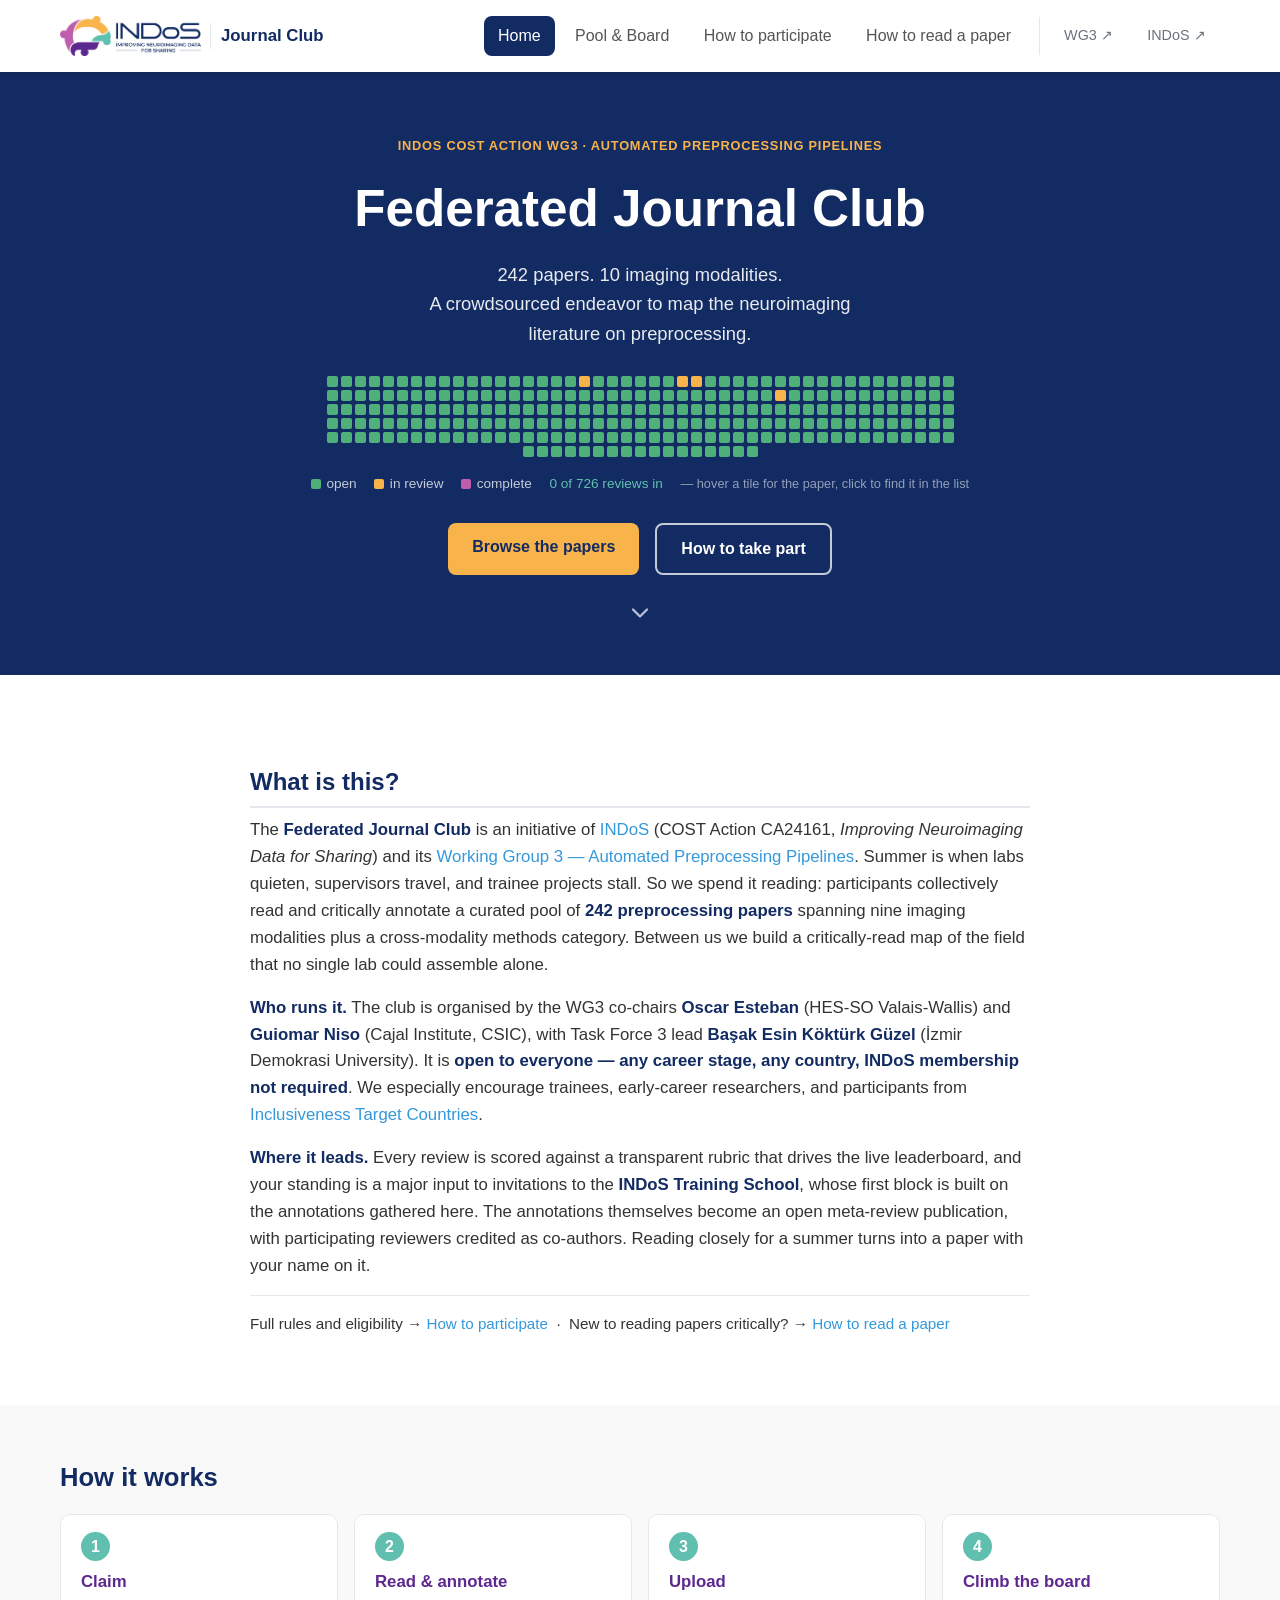
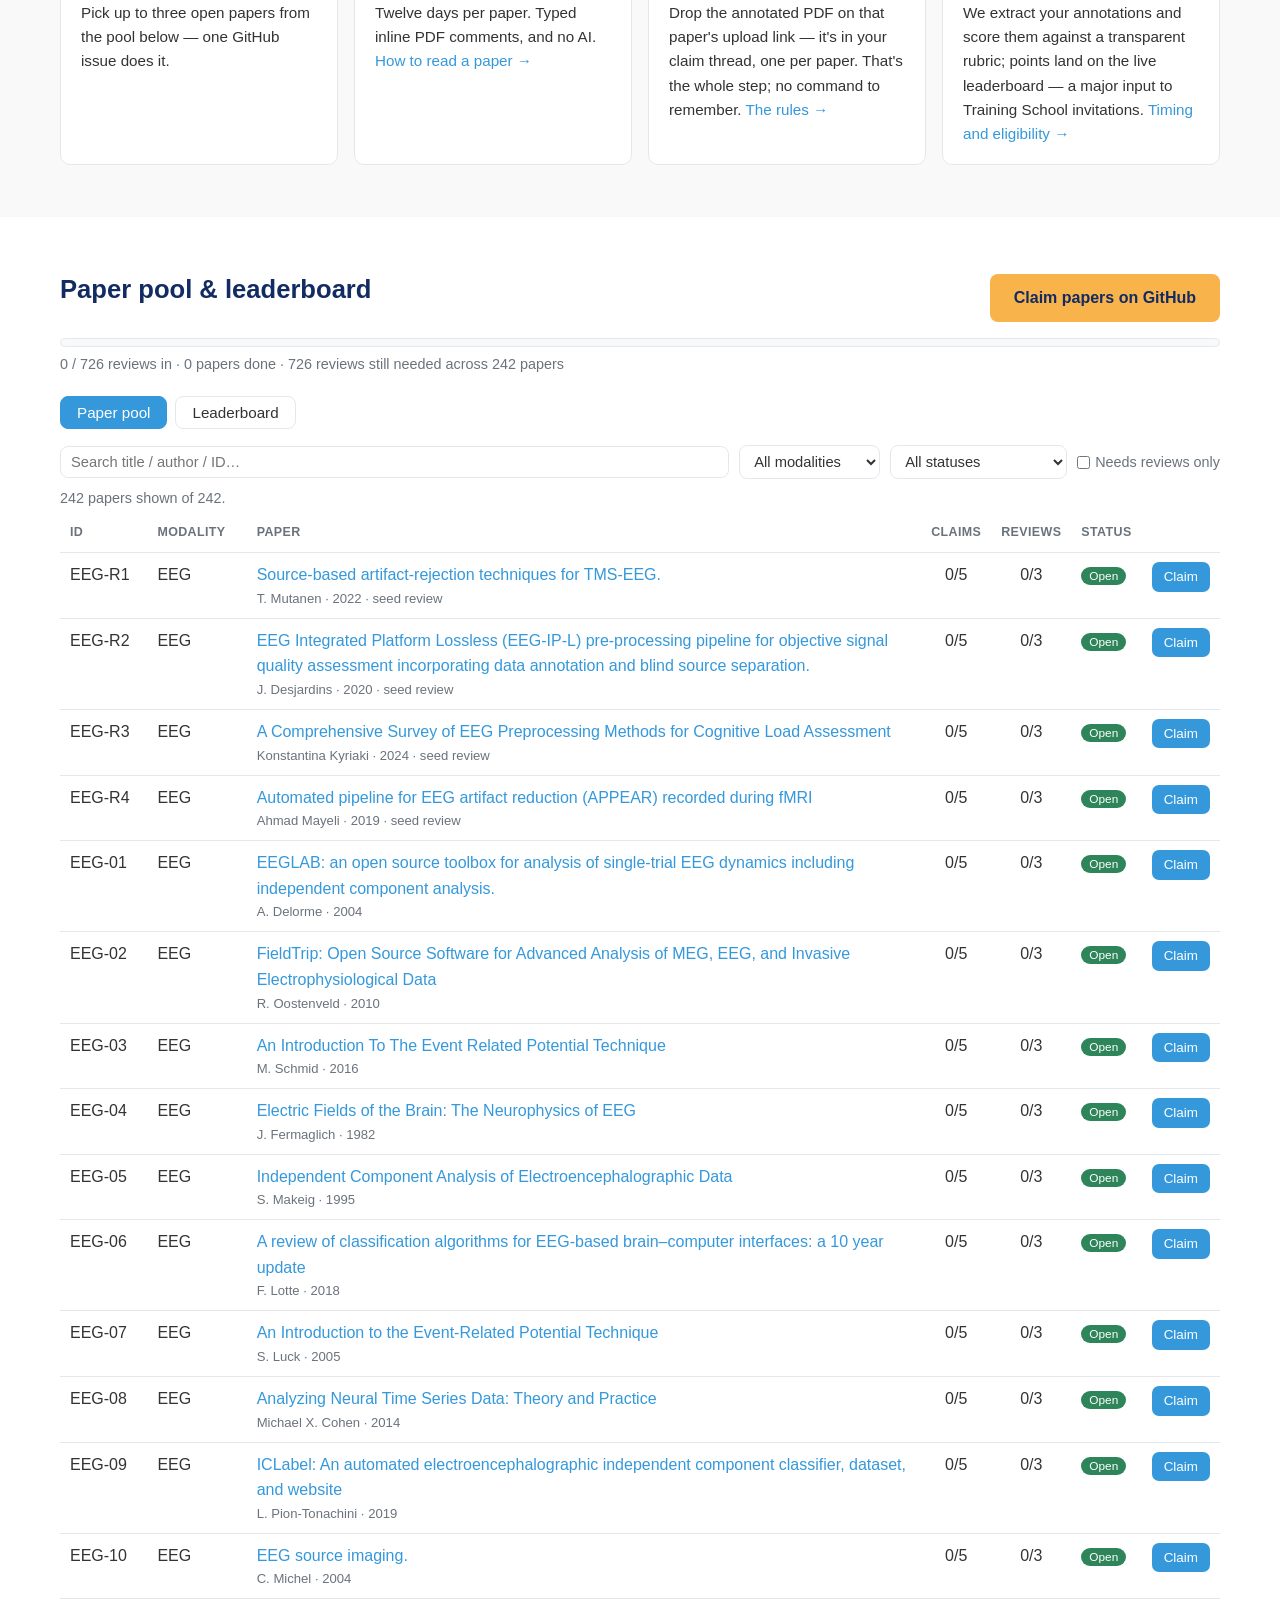
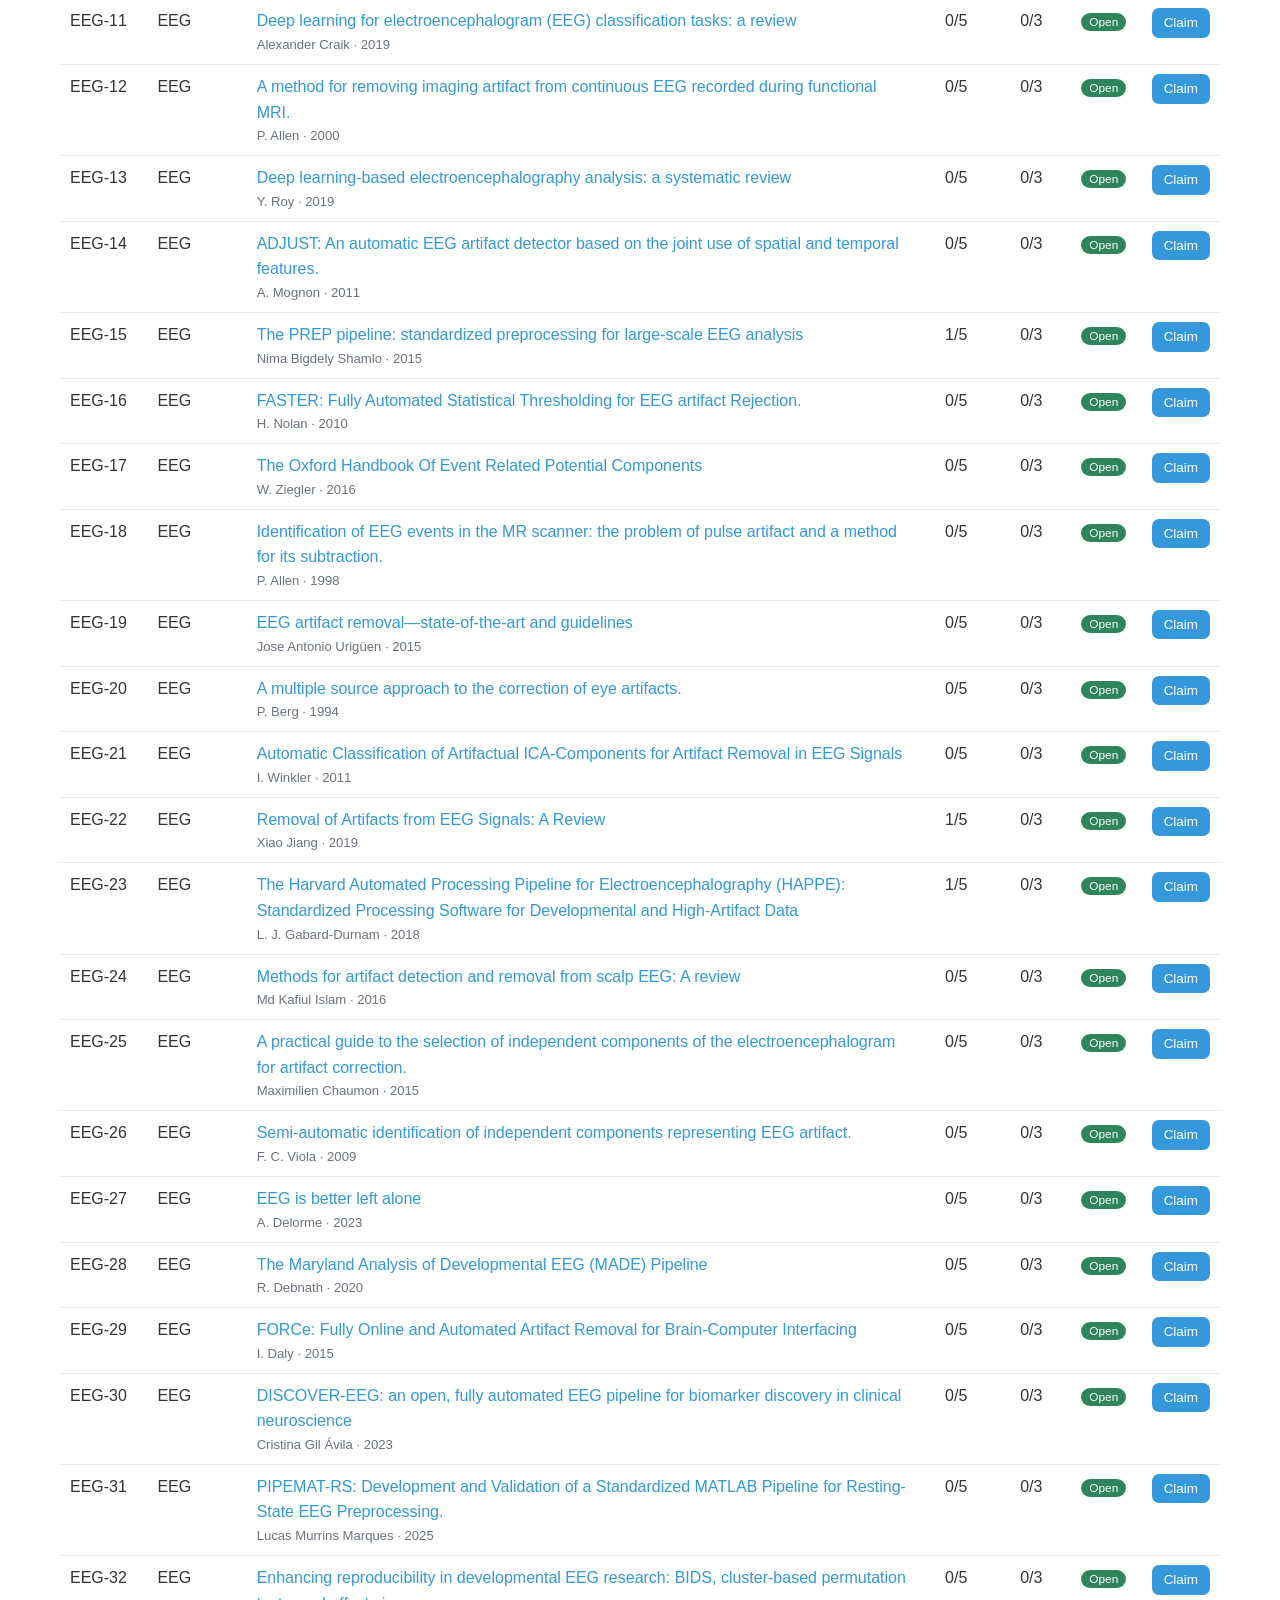
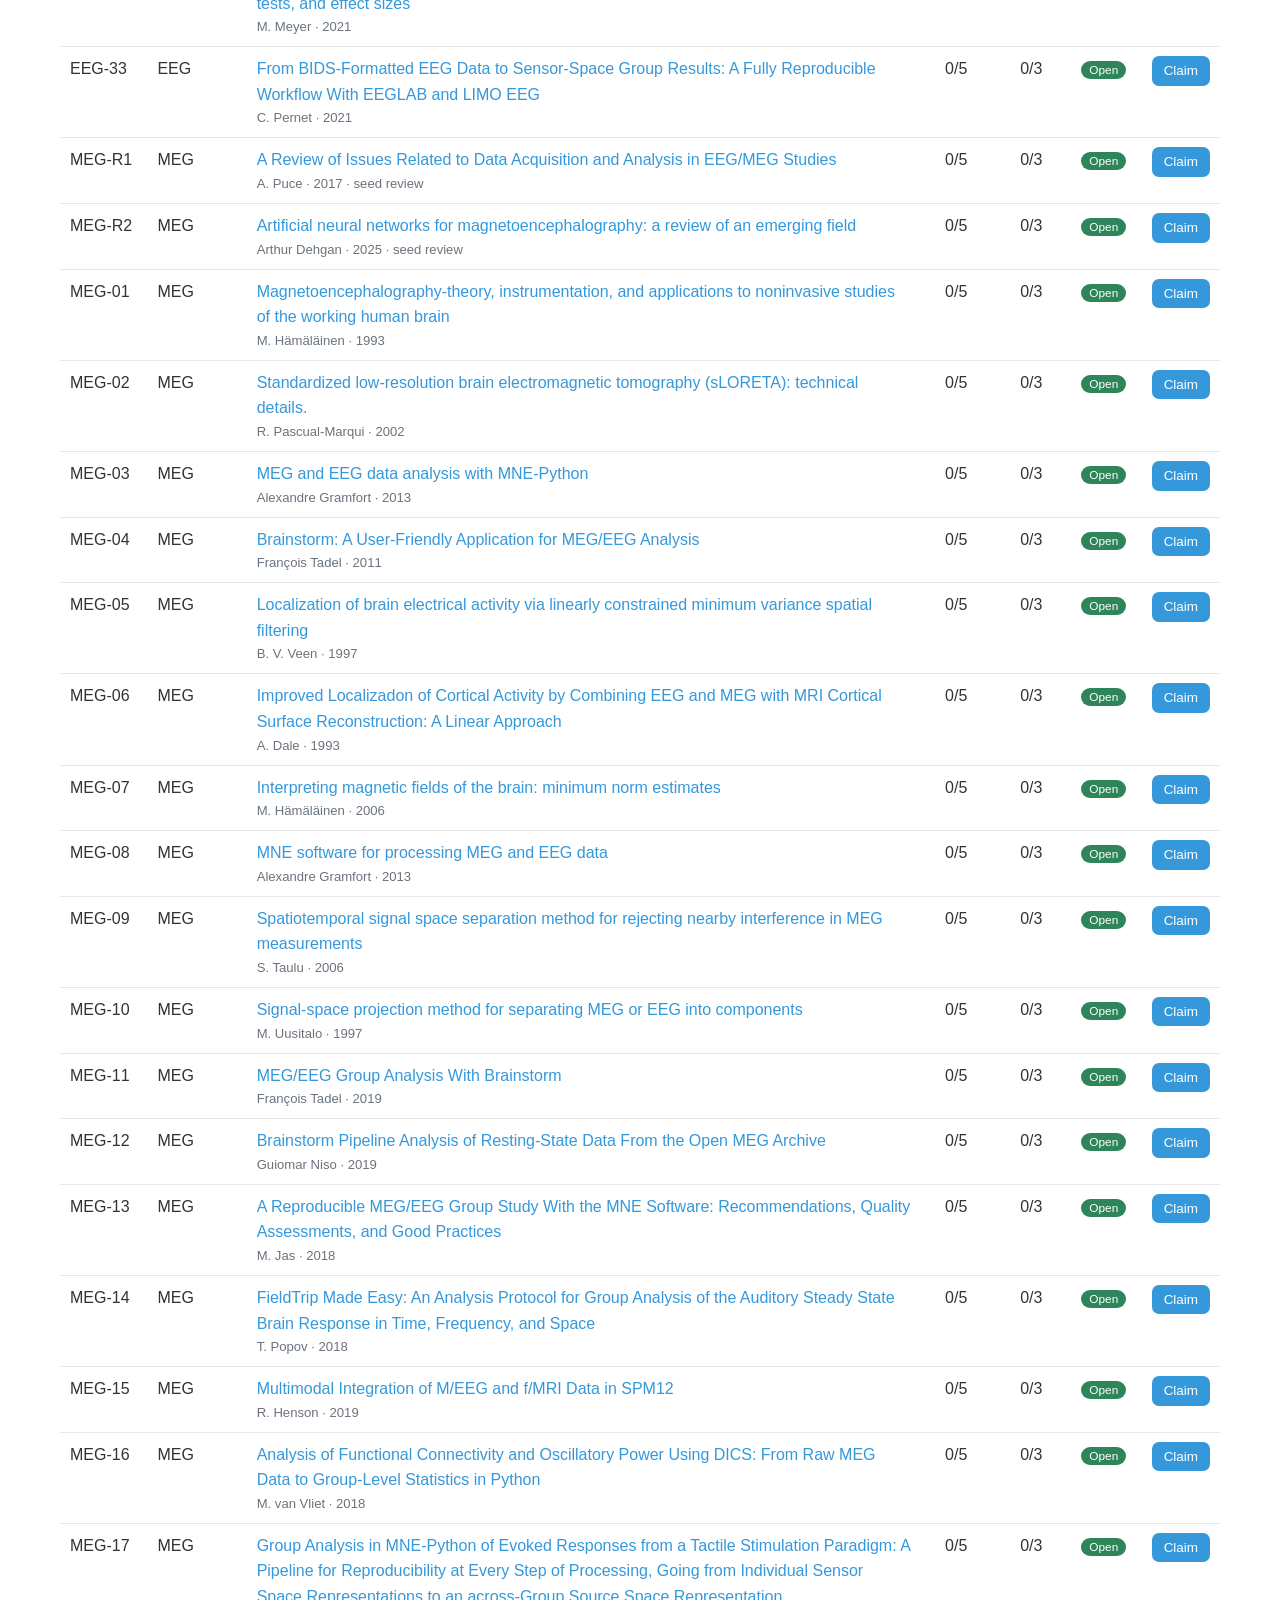
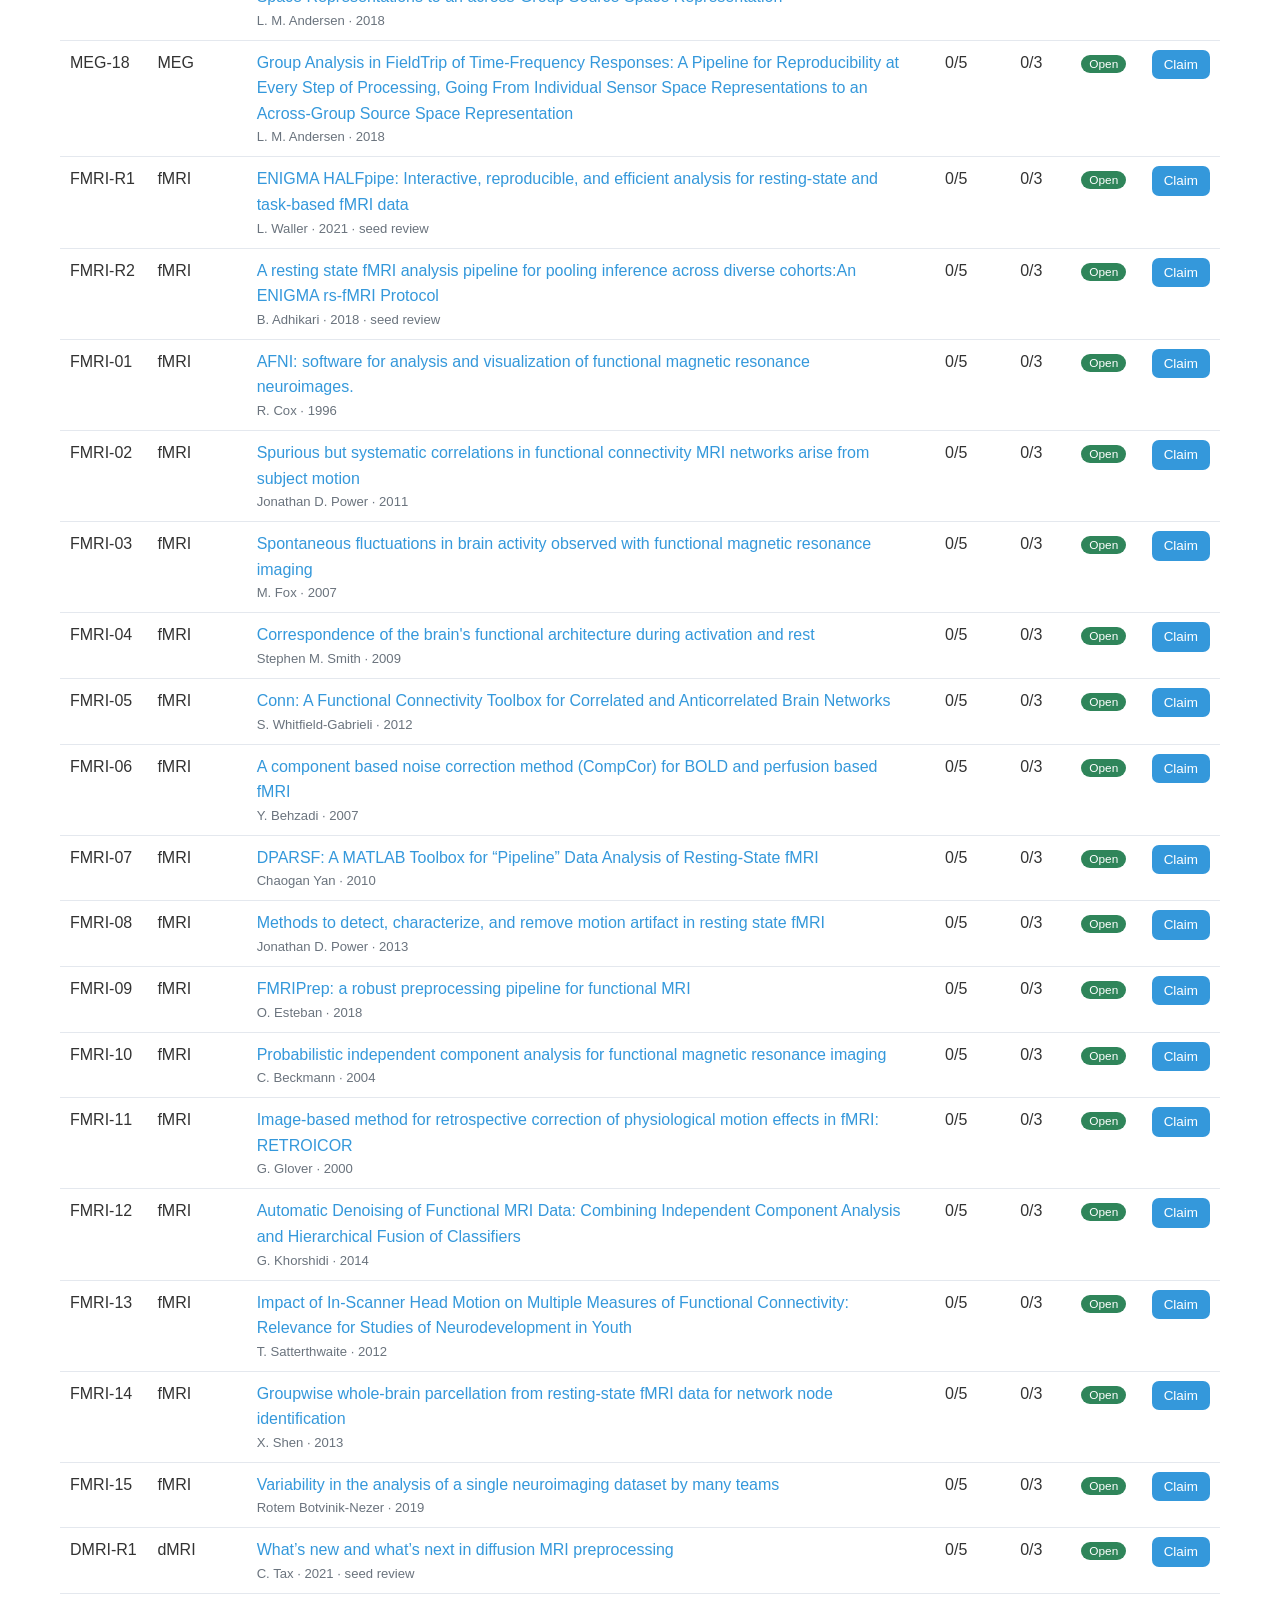
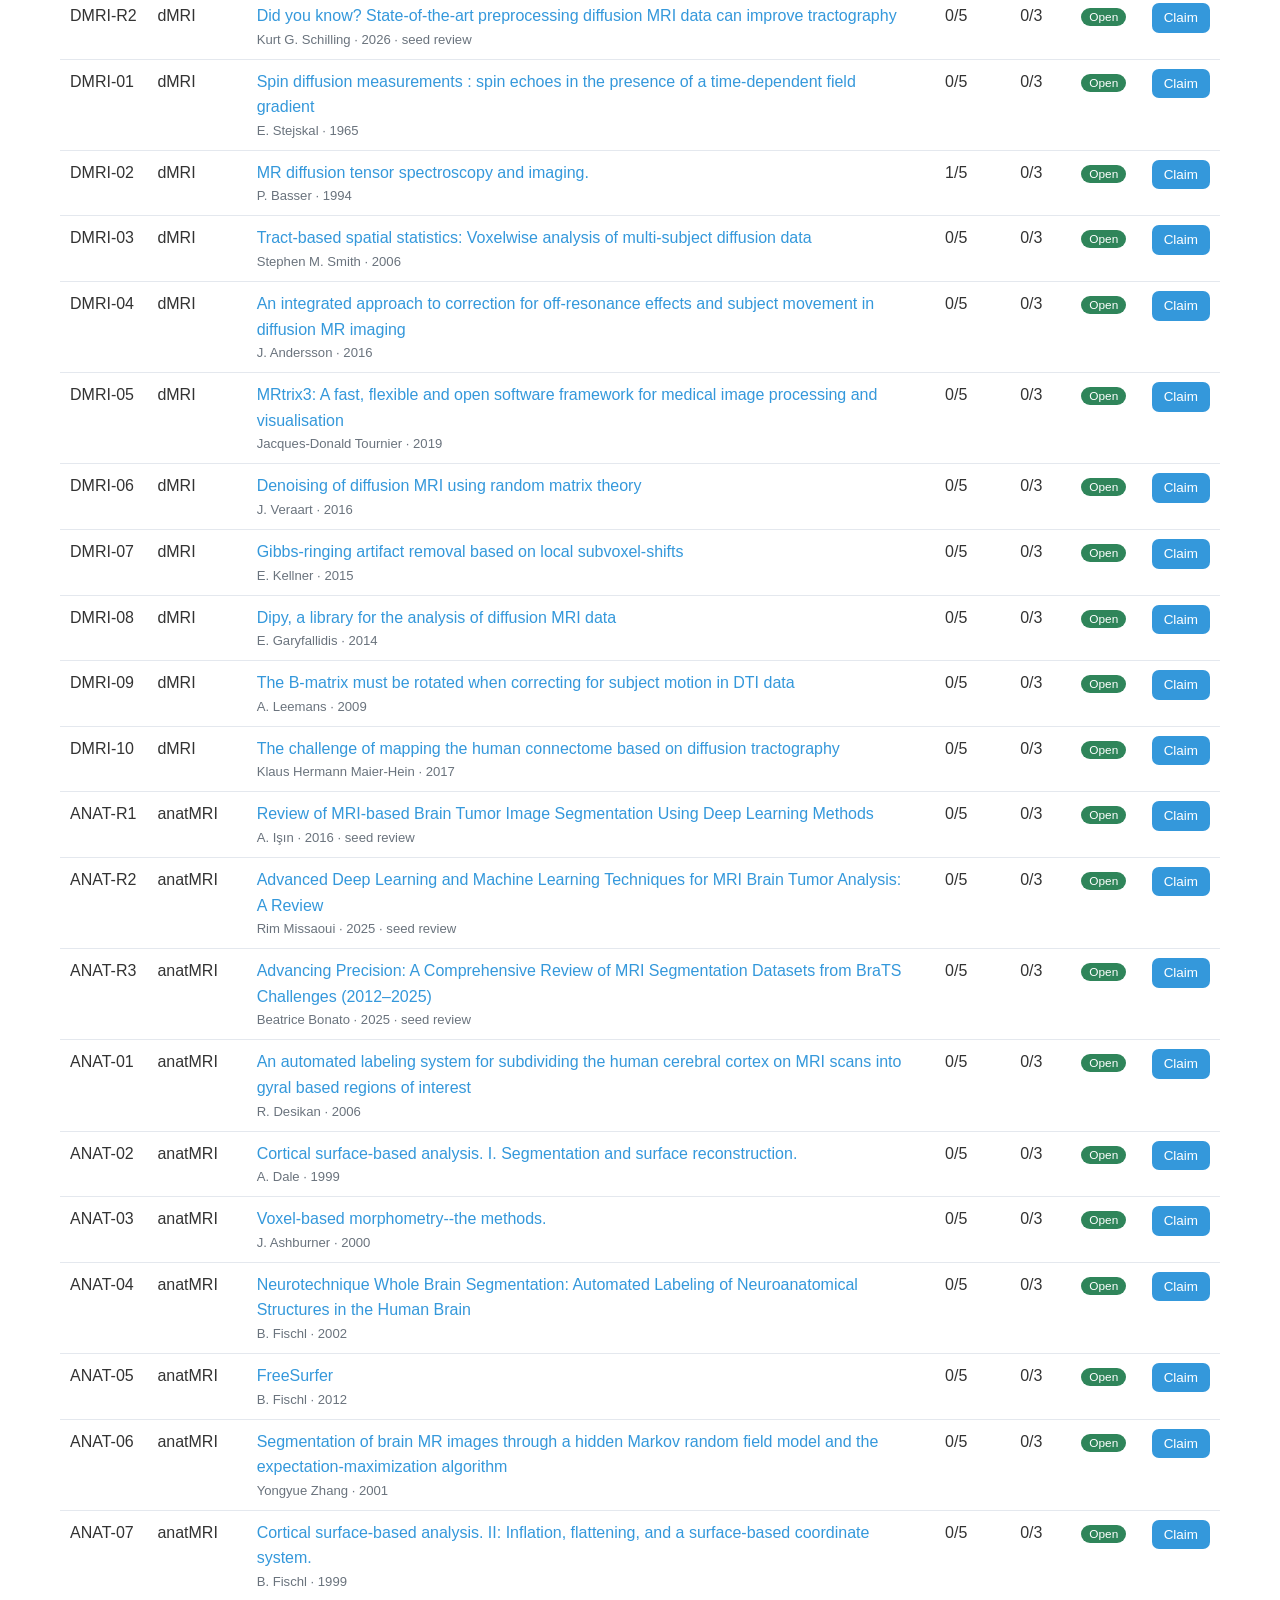
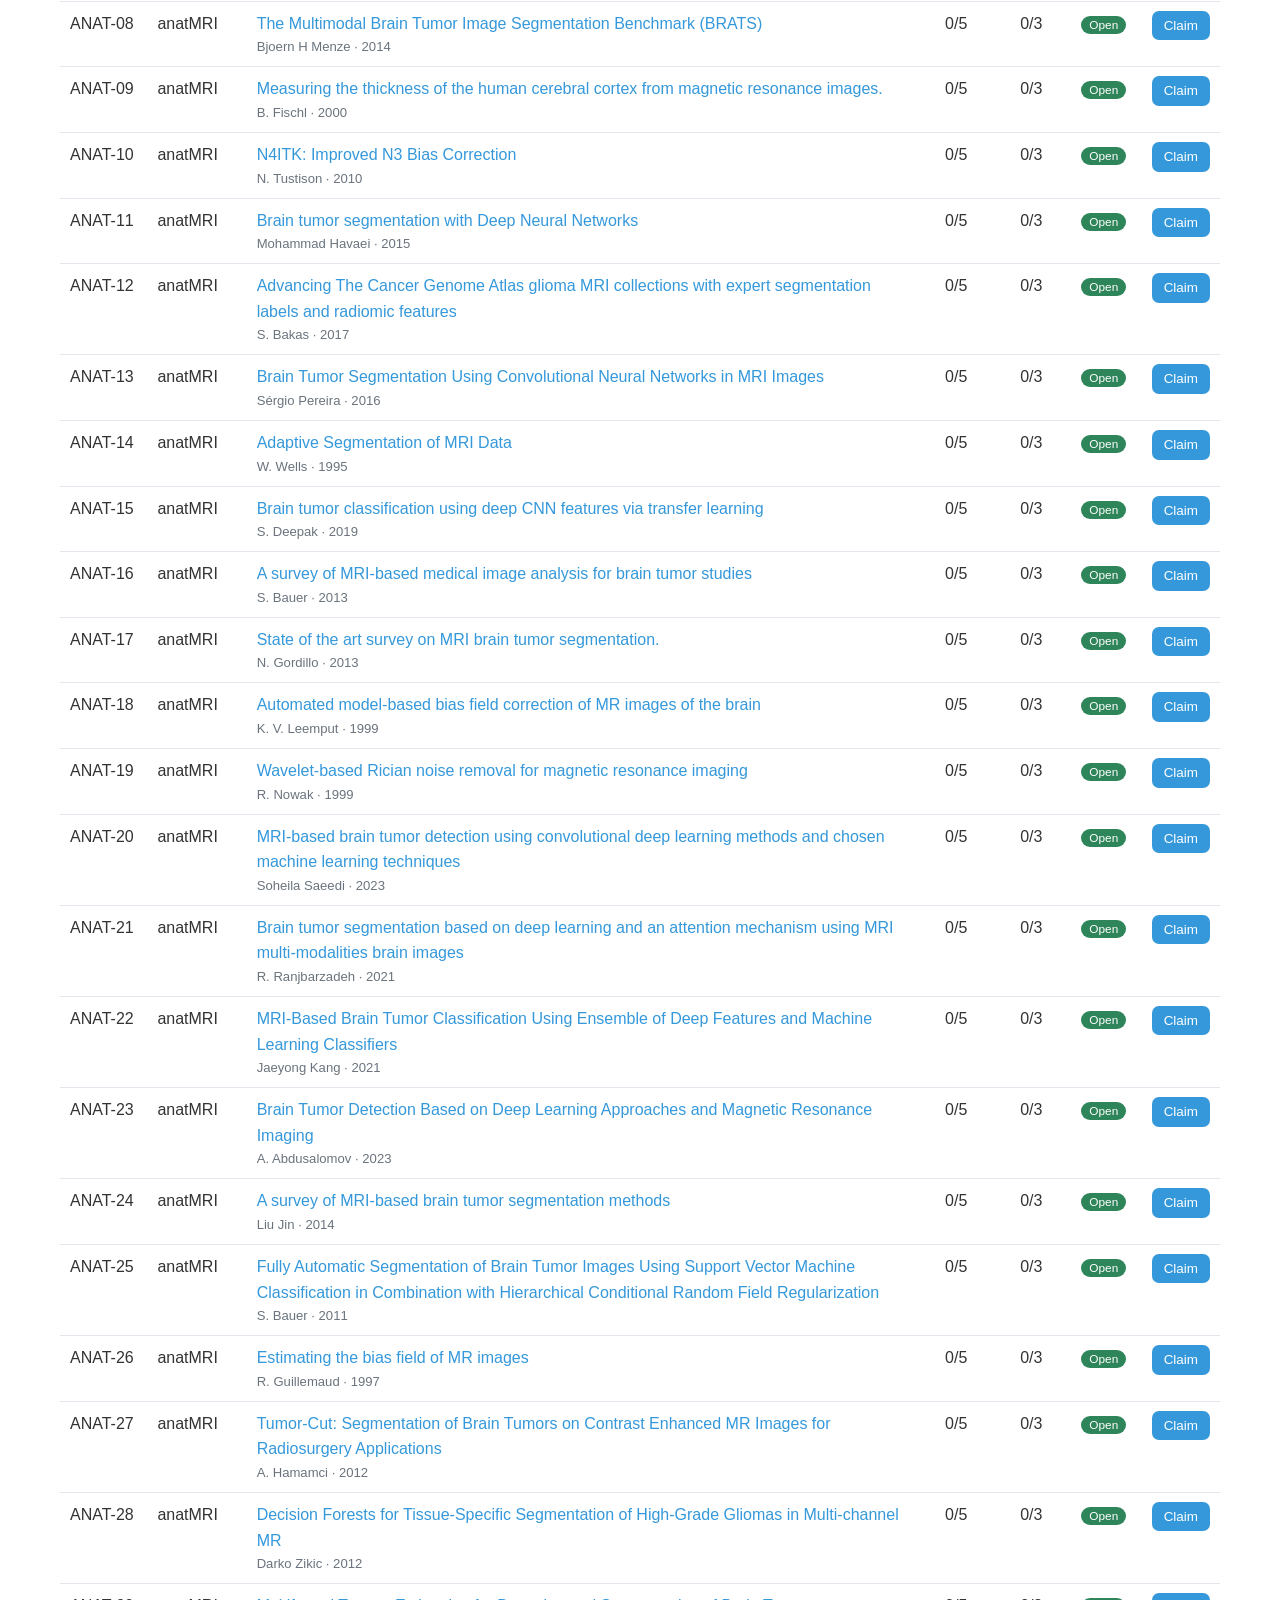
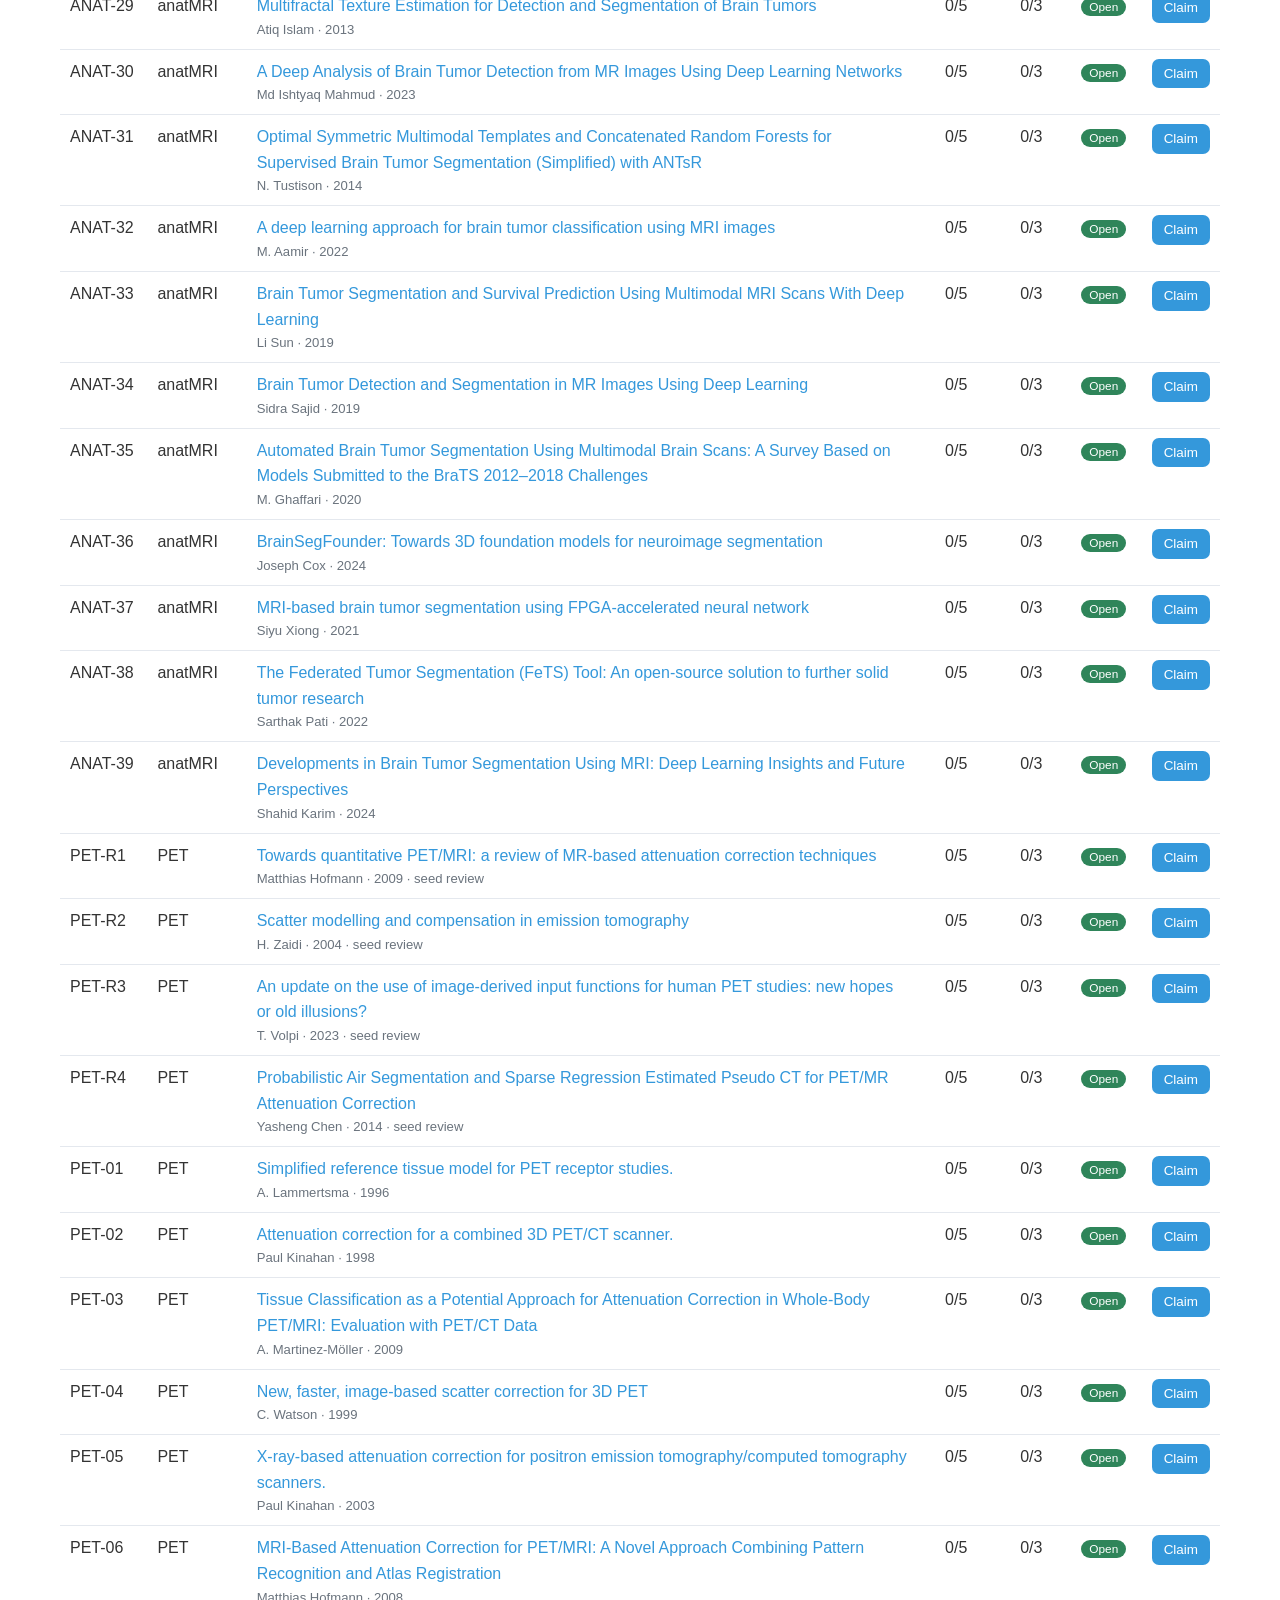
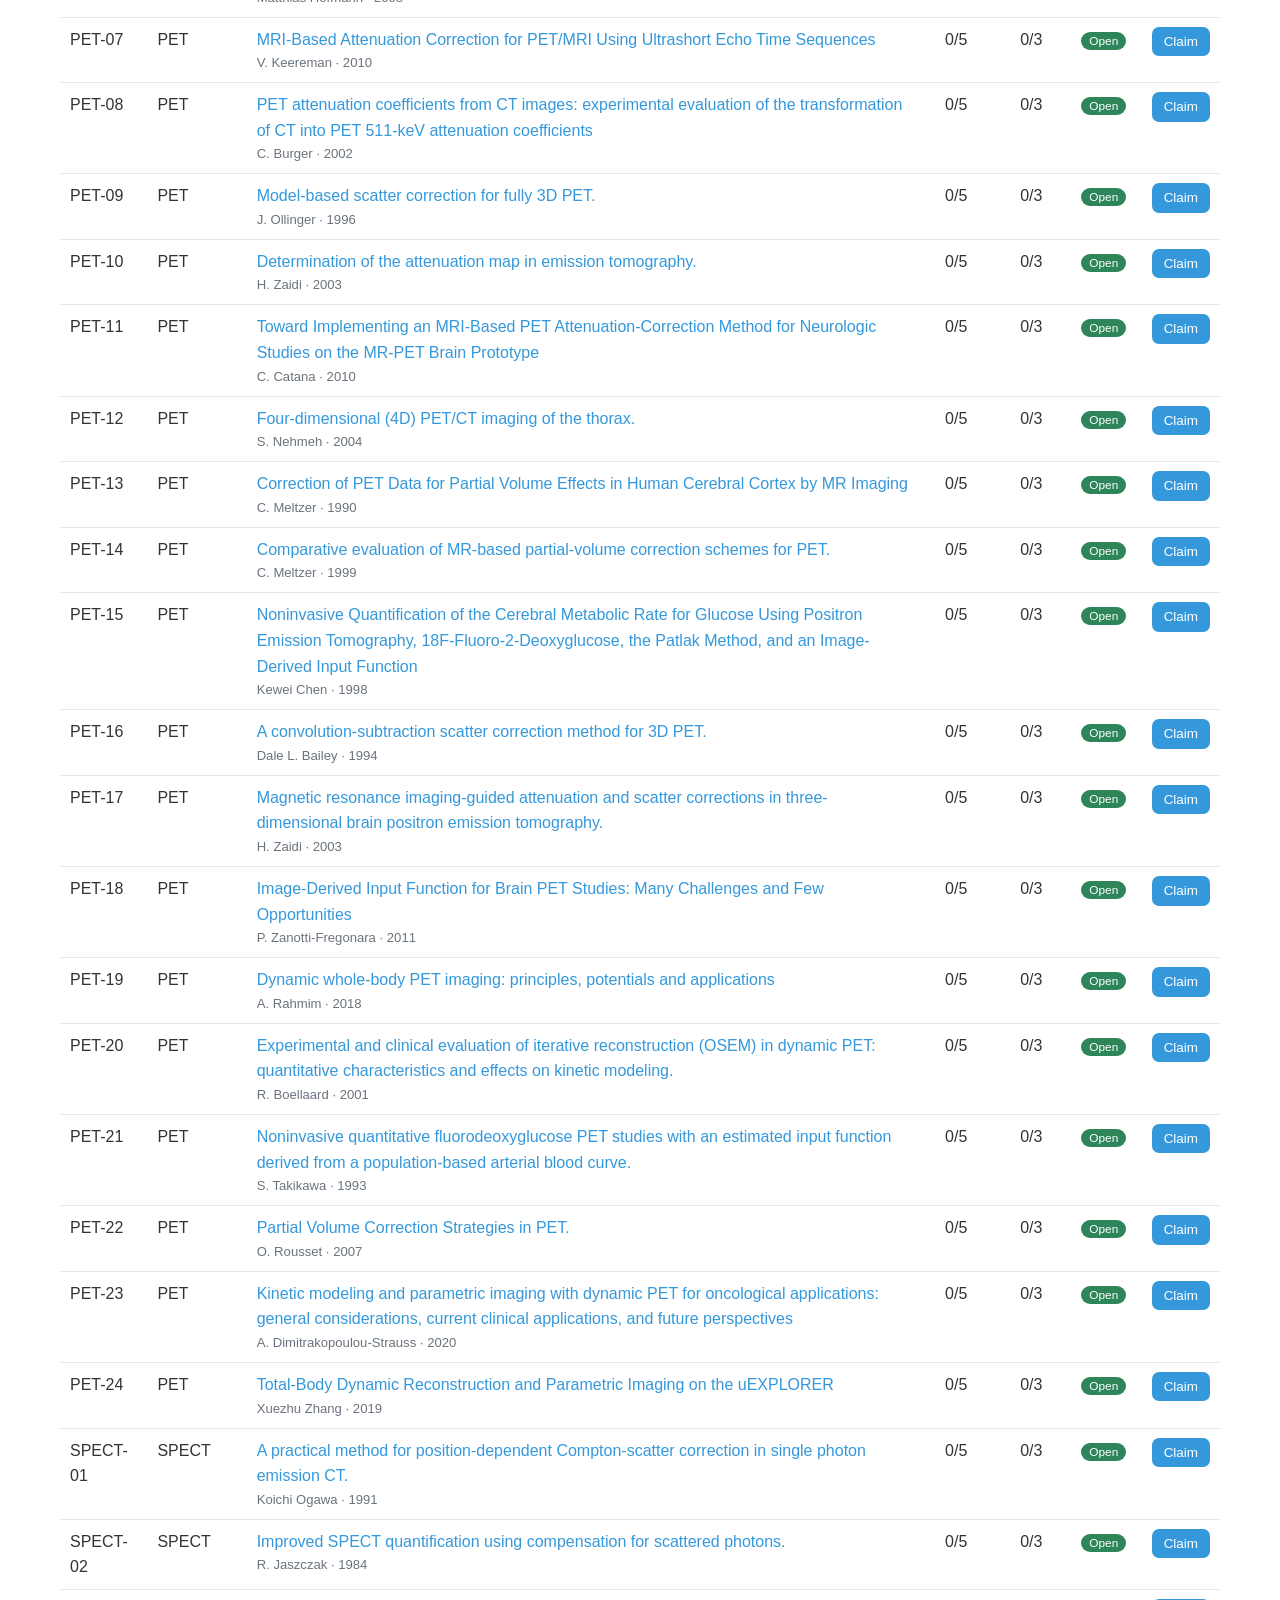
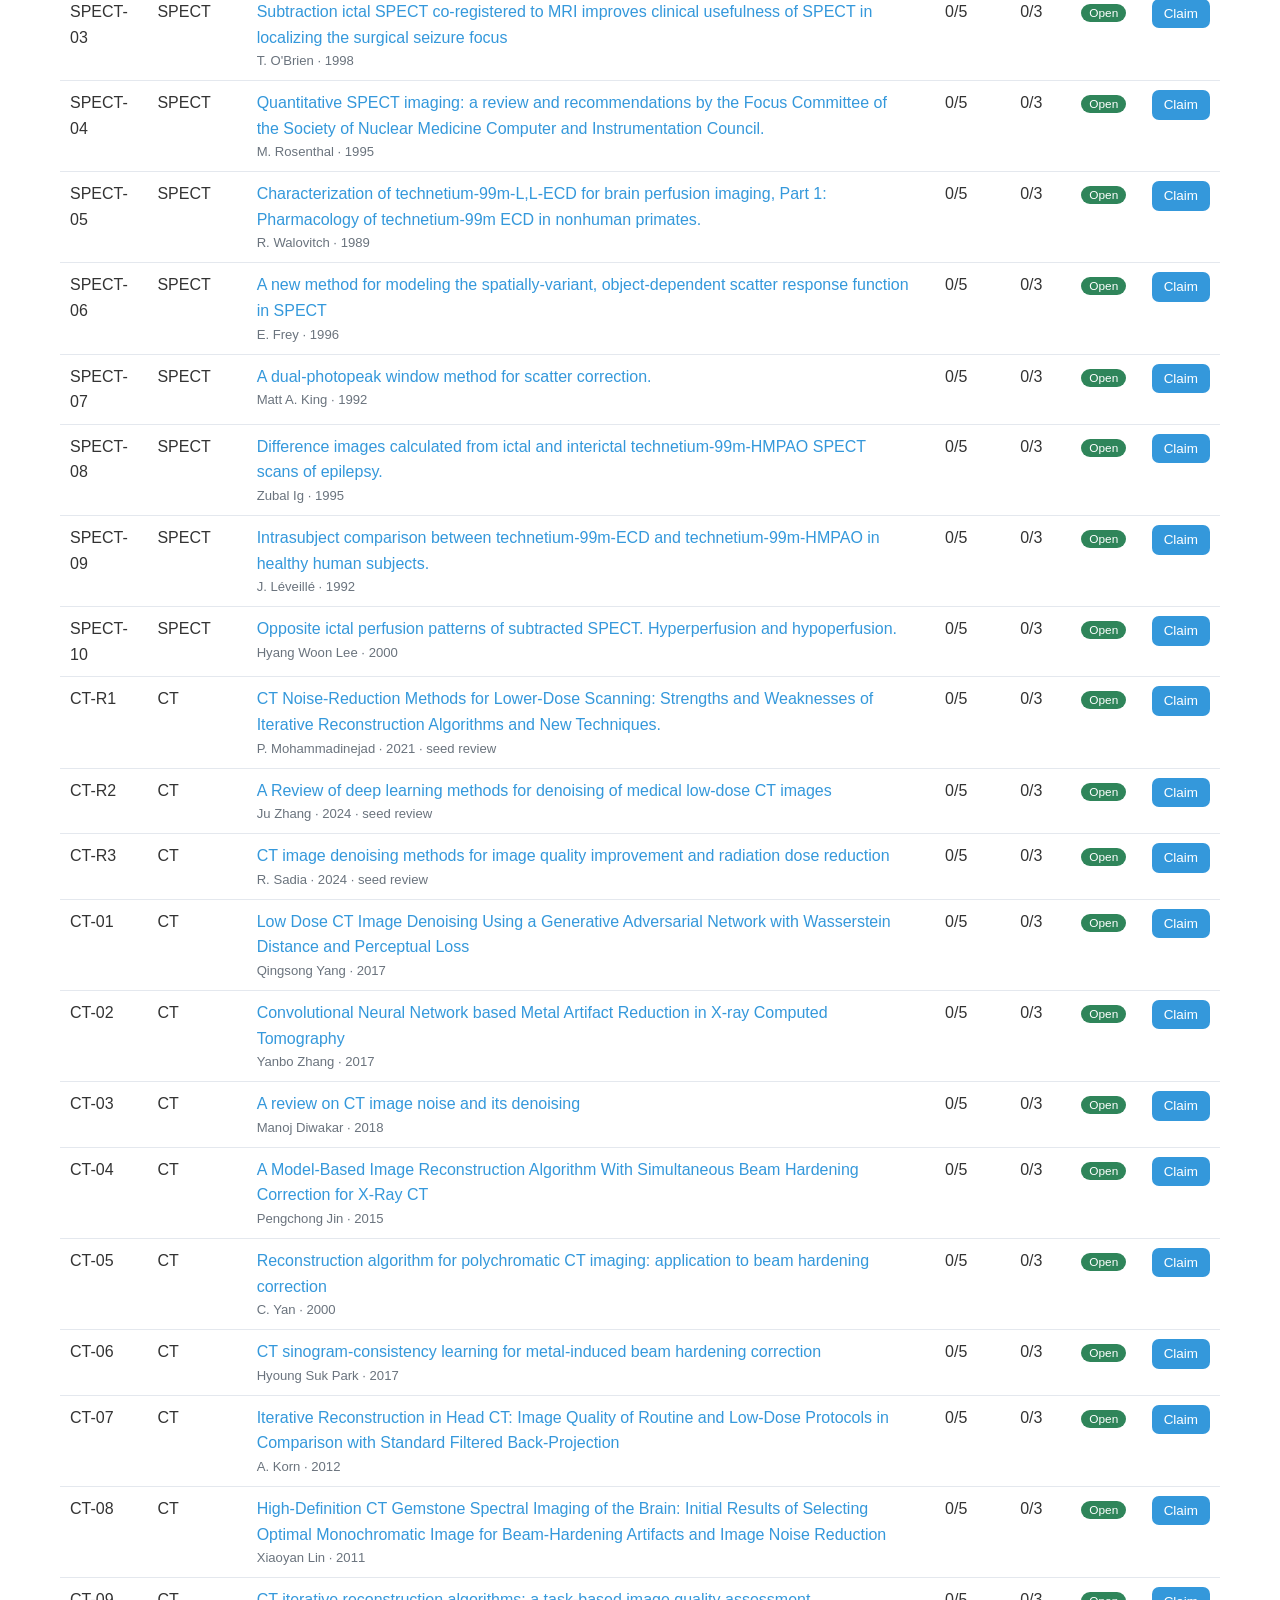
==== docs/index.html @ e9d4d3fe "jc: wire up the submission pathway (upload = submit) The club could be claimed but not submitted to." ====
<!doctype html>
<html lang="en">
<head>
<meta charset="utf-8">
<meta name="viewport" content="width=device-width, initial-scale=1">
<title>Federated Journal Club — INDoS COST Action</title>
<meta name="description" content="A crowdsourced endeavor to map the neuroimaging literature on preprocessing.">
<!-- Favicons: the INDoS brain mark, lifted from the logo. A project page can't rely
     on /favicon.ico (browsers probe the origin root), so link them explicitly. -->
<link rel="icon" href="favicon.ico" sizes="16x16 32x32 48x48">
<link rel="icon" href="assets/images/logo/indos-brain.png" type="image/png" sizes="512x512">
<link rel="apple-touch-icon" href="apple-touch-icon.png">
<!-- Repo is auto-derived from the GitHub Pages URL. If this site is ever served
     from a custom domain, hard-set it here instead:
<script>window.JC_REPO = "indos-costaction/journal-club";</script> -->
<link rel="stylesheet" href="style.css">
</head>
<body>
<a class="skip-link" href="#papers">Skip to the paper pool</a>
<header class="site-header">
  <!-- BEGIN shared nav — keep byte-identical across index/participate/reading (only aria-current varies) -->
  <nav class="navbar" aria-label="Site">
    <a class="navbar-brand" href="./">
      <img src="assets/images/logo/indos-logo.png" alt="INDoS COST Action" height="40">
      <span class="brand-name">Journal Club</span>
    </a>
    <ul class="nav-list">
      <li><a aria-current="page" href="./">Home</a></li>
      <li><a href="./#papers">Pool &amp; Board</a></li>
      <li><a href="./participate.html">How to participate</a></li>
      <li><a href="./reading.html">How to read a paper</a></li>
      <li class="nav-ext-group">
        <a class="nav-ext" href="https://www.indos-costaction.eu/wg3">WG3&nbsp;↗</a>
        <a class="nav-ext" href="https://www.indos-costaction.eu/">INDoS&nbsp;↗</a>
      </li>
    </ul>
  </nav>
  <!-- END shared nav -->
</header>

<main>
  <section class="hero" aria-labelledby="hero-title">
    <div class="container hero-inner">
      <p class="hero-kicker">INDoS COST Action WG3 · Automated Preprocessing Pipelines</p>
      <h1 id="hero-title">Federated Journal Club</h1>
      <p class="hero-tagline">242 papers. 10 imaging modalities. <br />
           A crowdsourced endeavor to map the neuroimaging literature on preprocessing.</p>

      <!-- One tile per paper, coloured by reading progress; filled in by app.js from status.json. -->
      <div id="mosaic" class="mosaic" role="img" aria-label="Loading paper pool status…"></div>
      <p class="mosaic-legend">
        <span><span class="key k-open"></span>open</span>
        <span><span class="key k-review"></span>in review</span>
        <span><span class="key k-done"></span>complete</span>
        <span id="mosaicCount" class="mosaic-count"></span>
        <span class="mosaic-hint">— hover a tile for the paper, click to find it in the list</span>
      </p>
      <!-- Reusable hover card for the mosaic; positioned by app.js. -->
      <div id="mosaicTip" class="mosaic-tip" role="presentation"></div>

      <div class="hero-actions">
        <a class="btn btn-primary" href="#papers">Browse the papers</a>
        <a class="btn btn-ghost" href="./participate.html">How to take part</a>
      </div>
      <a class="hero-scroll" href="#about" aria-label="Scroll down to learn more">
        <svg viewBox="0 0 24 24" width="28" height="28" fill="none" stroke="currentColor"
             stroke-width="2" stroke-linecap="round" stroke-linejoin="round" aria-hidden="true">
          <path d="M6 9l6 6 6-6"/>
        </svg>
      </a>
    </div>
  </section>

  <section id="about" class="band">
    <div class="container page-content">
      <h2>What is this?</h2>
      <p>The <strong>Federated Journal Club</strong> is an initiative of
        <a href="https://www.indos-costaction.eu/">INDoS</a> (COST Action CA24161, <em>Improving
        Neuroimaging Data for Sharing</em>) and its
        <a href="https://www.indos-costaction.eu/wg3">Working Group 3 — Automated Preprocessing
        Pipelines</a>. Summer is when labs quieten, supervisors travel, and trainee projects stall.
        So we spend it reading: participants collectively read and critically annotate a curated
        pool of <strong>242 preprocessing papers</strong> spanning nine imaging modalities plus a
        cross-modality methods category. Between us we build a critically-read map of the field
        that no single lab could assemble alone.</p>

      <p><strong>Who runs it.</strong> The club is organised by the WG3 co-chairs
        <strong>Oscar Esteban</strong> (HES-SO Valais-Wallis) and <strong>Guiomar Niso</strong>
        (Cajal Institute, CSIC), with Task Force 3 lead <strong>Başak Esin Köktürk Güzel</strong>
        (İzmir Demokrasi University). It is
        <strong>open to everyone — any career stage, any country, INDoS membership not
        required</strong>. We especially encourage trainees, early-career researchers, and
        participants from <a href="https://www.indos-costaction.eu/grants">Inclusiveness Target
        Countries</a>.</p>

      <p><strong>Where it leads.</strong> Every review is scored against a transparent rubric that
        drives the live leaderboard, and your standing is a major input to invitations to the
        <strong>INDoS Training School</strong>, whose first block is built on the annotations
        gathered here. The annotations themselves become an open meta-review publication, with
        participating reviewers credited as co-authors. Reading closely for a summer turns into a
        paper with your name on it.</p>

      <p class="page-links">Full rules and eligibility →
        <a href="./participate.html">How to participate</a> &nbsp;·&nbsp; New to reading papers
        critically? → <a href="./reading.html">How to read a paper</a></p>
    </div>
  </section>

  <section id="how-it-works" class="band band-tint">
    <div class="container">
      <h2>How it works</h2>
      <ol class="steps">
        <li>
          <h3>Claim</h3>
          <p>Pick up to three open papers from the pool below — one GitHub issue does it.</p>
        </li>
        <li>
          <h3>Read &amp; annotate</h3>
          <p>Twelve days per paper. Typed inline PDF comments, and no AI.
            <a href="./reading.html">How to read a paper →</a></p>
        </li>
        <li>
          <h3>Upload</h3>
          <p>Drop the annotated PDF on that paper's upload link — it's in your claim thread, one per
            paper. That's the whole step; no command to remember.
            <a href="./participate.html#how-to-review-a-paper">The rules →</a></p>
        </li>
        <li>
          <h3>Climb the board</h3>
          <p>We extract your annotations and score them against a transparent rubric; points land on
            the live leaderboard — a major input to Training School invitations.
            <a href="./participate.html">Timing and eligibility →</a></p>
        </li>
      </ol>
    </div>
  </section>

  <section id="papers" class="band">
    <div class="container">
      <div class="papers-head">
        <h2>Paper pool &amp; leaderboard</h2>
        <a id="claimTop" class="btn btn-primary" href="#">Claim papers on GitHub</a>
      </div>

      <div id="progress" class="progress" hidden>
        <div class="bar"><div id="progressFill"></div></div>
        <div id="progressText" class="muted"></div>
      </div>

      <nav class="tabs" aria-label="Pool or leaderboard">
        <button data-tab="pool" class="active">Paper pool</button>
        <button data-tab="board">Leaderboard</button>
      </nav>

      <section id="pool">
        <div class="controls">
          <input id="search" type="search" placeholder="Search title / author / ID…" aria-label="Search">
          <select id="modality" aria-label="Modality"><option value="">All modalities</option></select>
          <select id="status" aria-label="Status">
            <option value="">All statuses</option>
            <option value="open">Open</option>
            <option value="closed">Closed (5 claimants)</option>
            <option value="done">Done (≥3 reviews)</option>
          </select>
          <label class="chk"><input id="needy" type="checkbox"> Needs reviews only</label>
        </div>
        <p id="poolCount" class="muted"></p>
        <div class="table-scroll">
          <table id="poolTable">
            <thead><tr>
              <th>ID</th><th>Modality</th><th>Paper</th>
              <th title="copies currently drawn">Claims</th>
              <th title="reports received">Reviews</th>
              <th>Status</th><th></th>
            </tr></thead>
            <tbody></tbody>
          </table>
        </div>
      </section>

      <section id="board" hidden>
        <p class="muted">Ranked by cumulative quality points (Σ weighted rubric score over floor-passing
          reviews). Withdrawals, expiries, and below-floor reviews earn nothing.</p>
        <div class="table-scroll">
          <table id="boardTable">
            <thead><tr><th>#</th><th>Participant</th><th>Points</th><th>Reviews</th><th>Mean</th></tr></thead>
            <tbody></tbody>
          </table>
        </div>
        <p id="boardEmpty" class="muted" hidden>No graded reviews yet — be the first on the board.</p>
      </section>

      <p class="muted source-note">
        Generated data refreshes daily. Source of truth is this repo's <code>claims/</code> +
        <code>ledger/</code>. Original PDFs are never hosted — obtain them via your institution.
        <span id="stamp"></span>
      </p>
    </div>
  </section>
</main>

<footer class="site-footer">
  <div class="container">
    <div class="footer-content">
      <table>
        <tr>
          <td class="foot-cost">
            <a href="https://www.cost.eu"><img src="assets/images/logo/cost-logo-white.png" height="75" alt="COST"></a>
          </td>
          <td class="foot-copy">
            <p>&copy; <span id="year"></span> INDoS COST Action.</p>
            <p>Federated Journal Club · WG3 — Automated Preprocessing Pipelines.</p>
            <p>All rights reserved.</p>
          </td>
          <td class="foot-eu">
            <a href="https://commission.europa.eu/"><img src="assets/images/logo/eu-funded-white.png" height="50" alt="Funded by the European Union"></a>
          </td>
        </tr>
      </table>
    </div>
  </div>
</footer>

<script>document.getElementById("year").textContent = new Date().getFullYear();</script>
<script src="app.js"></script>
</body>
</html>
---- docs/style.css ----
/* INDoS Federated Journal Club — brand-aligned with indos-costaction.eu.
   Palette + chrome mirror website/assets/css/style.css; SPA components
   (tabs, tables, badges, progress, claim button) restyled on-brand. */

:root {
  /* INDoS brand palette (from the logo brand guide) */
  --logo-orange: #F9B34B;
  --logo-turquoise: #60BFAF;
  --logo-lavender: #BE5EAC;
  --logo-purple: #5D288F;
  --logo-blue: #122B62;

  /* Semantic tokens mapped onto the brand */
  --bg: #f9f9f9;
  --surface: #ffffff;
  --fg: #333333;
  --muted: #6a737d;
  --line: #e4e8ee;
  --card: #f8f9fa;
  --accent: #3498db;
  --accent-fg: #ffffff;

  /* Pool/board status colours (kept semantic, white text) */
  --open: #2f855a;
  --closed: #b7791f;
  --done: var(--logo-purple);

  /* Hero mosaic — progress, not claimability (see paperProgress() in app.js), so
     these deliberately do NOT map 1:1 onto the badge colours above. Chosen to stay
     legible on the --logo-blue ground, which the badge colours are not. */
  --m-open: #4FB07A;                /* nobody reading it yet */
  --m-review: var(--logo-orange);   /* claimed and/or partly reviewed */
  --m-done: var(--logo-lavender);   /* three reviews in */
}

/* Reset & base */
* { margin: 0; padding: 0; box-sizing: border-box; }

body {
  background: var(--bg);
  color: var(--fg);
  font-family: -apple-system, BlinkMacSystemFont, 'Segoe UI', Roboto, Oxygen, Ubuntu, Cantarell, sans-serif;
  line-height: 1.6;
}

.container {
  max-width: 1200px;
  margin: 0 auto;
  padding: 0 20px;
}

/* Header */
.site-header {
  background: var(--surface);
  box-shadow: 0 2px 4px rgba(0, 0, 0, 0.1);
  padding: 1rem 0;
  position: sticky;
  top: 0;
  z-index: 100;
}

.navbar {
  max-width: 1200px;
  margin: 0 auto;
  padding: 0 20px;
  display: flex;
  align-items: center;
  justify-content: space-between;
  flex-wrap: wrap;
  gap: 1rem;
}

.navbar-brand { display: inline-flex; align-items: center; gap: 0.6rem; text-decoration: none; }
.navbar-brand img { height: 40px; display: block; }
.brand-name {
  color: var(--logo-blue);
  font-weight: 700;
  font-size: 1.05rem;
  border-left: 1px solid var(--line);
  padding-left: 0.6rem;
}

.nav-list {
  display: flex;
  list-style: none;
  gap: 0.35rem;
  align-items: center;
  flex-wrap: wrap;
}

/* Pills, not bare text — the nav has to look clickable at a glance (issue #17). */
.nav-list a {
  text-decoration: none;
  color: #555;
  font-weight: 500;
  padding: 0.45rem 0.9rem;
  border-radius: 8px;
  display: inline-block;
  transition: background 0.2s ease, color 0.2s ease;
}

.nav-list a:hover { background: var(--card); color: var(--logo-blue); }

.nav-list a[aria-current="page"] { background: var(--logo-blue); color: #fff; }

/* Off-site links are demoted so the club's own pages read as the primary set. */
.nav-ext-group { display: inline-flex; gap: 0.35rem; margin-left: 0.5rem;
  padding-left: 0.6rem; border-left: 1px solid var(--line); }
.nav-list .nav-ext { color: var(--muted); font-weight: 400; font-size: 0.9rem; }

/* Main content band */
.main-content {
  min-height: calc(100vh - 240px);
  padding: 3rem 0;
  background: var(--surface);
  margin-top: 1rem;
}

.page-content { font-size: 1.05rem; }

.page-content h1 {
  font-size: 2rem;
  margin: 0 0 0.5rem;
  color: var(--logo-blue);
}

.sub { margin: 0 0 1.25rem; color: var(--muted); font-size: 1rem; }
.sub a { color: var(--accent); font-weight: 600; text-decoration: none; }
.sub a:hover { text-decoration: underline; }

.muted { color: var(--muted); font-size: .9rem; line-height: 1.6; }
.meta { color: var(--muted); font-size: .82rem; }
.source-note { margin-top: 2rem; padding-top: 1rem; border-top: 1px solid var(--line); }

/* Progress bar */
.progress { margin: 8px 0 4px; }
.bar {
  height: 9px; background: var(--card); border-radius: 6px;
  overflow: hidden; border: 1px solid var(--line);
}
#progressFill { height: 100%; background: var(--logo-turquoise); width: 0; transition: width .4s; }
#progressText { margin-top: 6px; }

/* Tabs */
.tabs { display: flex; gap: 8px; margin: 1.25rem 0 1rem; }
.tabs button {
  background: none; border: 1px solid var(--line); color: var(--fg);
  padding: 7px 16px; border-radius: 8px; cursor: pointer; font-size: .95rem;
  transition: background 0.2s ease, border-color 0.2s ease;
}
.tabs button:hover { border-color: var(--accent); }
.tabs button.active { background: var(--accent); color: var(--accent-fg); border-color: var(--accent); }

/* Controls */
.controls { display: flex; flex-wrap: wrap; gap: 10px; margin-bottom: 8px; align-items: center; }
.controls input[type=search], .controls select {
  padding: 7px 10px; border: 1px solid var(--line); border-radius: 8px;
  background: var(--surface); color: var(--fg); font-size: .92rem;
}
.controls input[type=search] { flex: 1; min-width: 180px; }
.controls input[type=search]:focus, .controls select:focus {
  outline: none; border-color: var(--accent);
}
.chk { color: var(--muted); font-size: .9rem; display: flex; gap: 5px; align-items: center; }

/* Tables */
table { width: 100%; border-collapse: collapse; margin-top: 4px; }
th, td { text-align: left; padding: 9px 10px; border-bottom: 1px solid var(--line); vertical-align: top; }
th {
  font-size: .78rem; text-transform: uppercase; letter-spacing: .03em;
  color: var(--muted); font-weight: 600;
}
td.num { text-align: center; font-variant-numeric: tabular-nums; white-space: nowrap; }
td a { color: var(--accent); text-decoration: none; }
td a:hover { text-decoration: underline; }

/* Status badges */
.badge {
  font-size: .74rem; padding: 2px 8px; border-radius: 20px;
  text-transform: capitalize; color: #fff;
}
.b-open { background: var(--open); }
.b-closed { background: var(--closed); }
.b-done { background: var(--done); }

/* Claim action */
a.claim {
  display: inline-block; padding: 4px 12px; border-radius: 7px;
  background: var(--accent); color: var(--accent-fg) !important;
  font-size: .84rem; text-decoration: none !important;
  transition: background 0.2s ease;
}
a.claim:hover { background: #2980b9; }

code { background: var(--card); padding: 1px 5px; border-radius: 4px; font-size: .85em; }

/* Footer */
.site-footer {
  background: var(--logo-blue);
  color: #ecf0f1;
  padding: 2rem 0;
  margin-top: 3rem;
  text-align: center;
}
.footer-content table { width: 100%; border-collapse: collapse; }
.footer-content td { border: none; vertical-align: middle; padding: 0.5rem 0; }
.footer-content .foot-cost { text-align: left; }
.footer-content .foot-copy { text-align: center; }
.footer-content .foot-eu { text-align: right; }
.footer-content p { margin: 0.5rem 0; color: #ecf0f1; }
.footer-content img { display: inline-block; }

/* ---------------------------------------------------------------------------
   Prose — for the content pages (participate.html, reading.html).
   Scoped to .page-content so the Board (index.html) is untouched.
--------------------------------------------------------------------------- */
.page-content { max-width: 820px; }

.page-content h2 {
  font-size: 1.5rem;
  color: var(--logo-blue);
  margin: 2.25rem 0 0.6rem;
  padding-bottom: 0.3rem;
  border-bottom: 2px solid var(--line);
}
.page-content h3 {
  font-size: 1.15rem;
  color: var(--logo-purple);
  margin: 1.6rem 0 0.4rem;
}
.page-content p { margin: 0 0 1rem; }
.page-content ul,
.page-content ol { margin: 0 0 1rem 1.4rem; }
.page-content li { margin: 0.3rem 0; }
.page-content a { color: var(--accent); text-decoration: none; }
.page-content a:hover { text-decoration: underline; }
.page-content strong { color: var(--logo-blue); }

.page-content blockquote {
  margin: 1.25rem 0;
  padding: 0.75rem 1.1rem;
  border-left: 4px solid var(--logo-turquoise);
  background: var(--card);
  color: #444;
  border-radius: 0 6px 6px 0;
}
.page-content blockquote p:last-child { margin-bottom: 0; }

.lead {
  font-size: 1.15rem;
  color: #444;
  margin-bottom: 1.5rem;
}

/* Page-level intro nav back to the other content pages */
.page-links { margin: 1.75rem 0 0; padding-top: 1rem; border-top: 1px solid var(--line); font-size: .95rem; }

/* ---------------------------------------------------------------------------
   Admonition — the unmissable "No AI" callout.
--------------------------------------------------------------------------- */
.admonition {
  margin: 1.5rem 0;
  padding: 1rem 1.25rem 1rem 1.15rem;
  border-radius: 8px;
  border: 1px solid transparent;
}
.admonition .adm-title {
  display: flex;
  align-items: center;
  gap: 0.5rem;
  font-weight: 800;
  font-size: 1.1rem;
  letter-spacing: 0.01em;
  margin-bottom: 0.5rem;
}
.admonition p { margin: 0.4rem 0; }
.admonition p:last-child { margin-bottom: 0; }

.admonition.no-ai {
  background: #fff4f2;
  border-color: #f0b3a8;
  border-left: 6px solid #d64530;
  color: #5a1a12;
}
.admonition.no-ai .adm-title { color: #b3341f; text-transform: uppercase; }
.admonition.no-ai strong { color: #b3341f; }

/* Dark-surface variant not needed — pages render on the light content band. */

/* ---------------------------------------------------------------------------
   Checklist — the printable one-glance list on reading.html.
--------------------------------------------------------------------------- */
.checklist {
  list-style: none;
  margin: 0.5rem 0 1.25rem;
  padding: 1rem 1.25rem;
  background: var(--card);
  border: 1px solid var(--line);
  border-radius: 8px;
}
.checklist li {
  position: relative;
  padding-left: 1.9rem;
  margin: 0.55rem 0;
}
.checklist li::before {
  content: "☐";
  position: absolute;
  left: 0;
  top: -0.05rem;
  font-size: 1.15rem;
  color: var(--logo-turquoise);
}

/* ---------------------------------------------------------------------------
   References — the cited list on reading.html.
--------------------------------------------------------------------------- */
.refs { list-style: none; margin: 0.5rem 0 1.25rem; padding: 0; }
.refs li {
  margin: 0.7rem 0;
  padding-left: 1.6rem;
  text-indent: -1.6rem;
  font-size: 0.95rem;
  color: #444;
}
.refs li a { word-break: break-word; }
.refs-note { font-size: 0.85rem; color: var(--muted); }

/* ---------------------------------------------------------------------------
   Landing page (index.html) — hero, bands, mosaic. The INDoS brand has no hero
   or button component upstream, so these are net-new, built from the tokens.
--------------------------------------------------------------------------- */
html { scroll-behavior: smooth; }
@media (prefers-reduced-motion: reduce) { html { scroll-behavior: auto; } }

/* Anchor targets must clear the sticky header. */
#about, #how-it-works, #papers { scroll-margin-top: 88px; }

a:focus-visible, button:focus-visible, input:focus-visible, select:focus-visible {
  outline: 3px solid var(--logo-turquoise);
  outline-offset: 2px;
}

.skip-link {
  position: absolute; left: -999px; top: 0; z-index: 200;
  background: var(--logo-blue); color: #fff; padding: 0.6rem 1rem;
}
.skip-link:focus { left: 8px; top: 8px; }

/* Buttons */
.btn {
  display: inline-block; padding: 0.7rem 1.5rem; border-radius: 8px;
  font-weight: 600; text-decoration: none; transition: background 0.2s ease;
}
.btn-primary { background: var(--logo-orange); color: var(--logo-blue); }
.btn-primary:hover { background: #e8a23a; }
.btn-ghost { border: 2px solid rgba(255, 255, 255, 0.75); color: #fff; }
.btn-ghost:hover { background: rgba(255, 255, 255, 0.12); }

/* Hero — flat brand navy, no gradient. */
.hero { background: var(--logo-blue); color: #fff; text-align: center; padding: 4rem 0 2.5rem; }
.hero-kicker {
  color: var(--logo-orange); text-transform: uppercase; letter-spacing: 0.06em;
  font-size: 0.8rem; font-weight: 600; margin-bottom: 0.75rem;
}
.hero h1 {
  font-size: clamp(2.2rem, 5vw, 3.2rem); color: #fff;
  margin-bottom: 0.6rem; text-wrap: balance;
}
.hero-tagline {
  max-width: 44ch; margin: 0 auto 1.75rem; font-size: 1.15rem;
  color: rgba(255, 255, 255, 0.9); text-wrap: balance;
}
.hero-actions { display: flex; gap: 1rem; justify-content: center; flex-wrap: wrap; margin-top: 1.75rem; }
.hero-scroll { display: inline-block; margin-top: 1.5rem; color: rgba(255, 255, 255, 0.7); }
.hero-scroll:hover { color: #fff; }
@media (prefers-reduced-motion: no-preference) {
  .hero-scroll { animation: heroBob 2s ease-in-out infinite; }
  @keyframes heroBob { 50% { transform: translateY(6px); } }
}

/* The mosaic — one tile per paper. It is the progress display: the pool fills
   in over the summer as tiles turn orange, then lavender. */
.mosaic { display: flex; flex-wrap: wrap; gap: 3px; justify-content: center; max-width: 640px; margin: 0 auto; }
.mosaic a {
  display: block; width: 11px; height: 11px; border-radius: 2px;
  background: var(--m-open); cursor: pointer;
  transition: transform 0.1s ease;
}
.mosaic a:hover { outline: 2px solid #fff; outline-offset: 1px; transform: scale(1.35); }
.mosaic a.s-review { background: var(--m-review); }
.mosaic a.s-done { background: var(--m-done); }
@media (prefers-reduced-motion: reduce) {
  .mosaic a { transition: none; }
  .mosaic a:hover { transform: none; }
}

/* Where a clicked tile lands. The flash fades so it marks the row without
   leaving a permanent selection the reader then has to dismiss. */
@keyframes rowFlash { from { background: rgba(249, 179, 75, 0.55); } to { background: transparent; } }
.row-focus td { animation: rowFlash 2s ease-out; }
@media (prefers-reduced-motion: reduce) {
  .row-focus td { animation: none; box-shadow: inset 0 2px 0 var(--logo-orange), inset 0 -2px 0 var(--logo-orange); }
}

.mosaic-legend {
  margin: 1rem auto 0; font-size: 0.85rem; color: rgba(255, 255, 255, 0.75);
  display: flex; gap: 0.5rem 1.1rem; justify-content: center; flex-wrap: wrap; align-items: center;
}
.key {
  display: inline-block; width: 10px; height: 10px; border-radius: 2px;
  margin-right: 0.35rem; vertical-align: -1px;
}
.k-open { background: var(--m-open); }
.k-review { background: var(--m-review); }
.k-done { background: var(--m-done); }
.mosaic-hint { color: rgba(255, 255, 255, 0.55); font-size: 0.8rem; }

/* Hover card — a light surface lifted off the navy, so it reads as a card on the
   page rather than an OS tooltip. position:fixed, so no ancestor can clip it. */
.mosaic-tip {
  position: fixed;
  left: 0;
  top: 0;
  z-index: 150;
  width: max-content;
  max-width: min(340px, calc(100vw - 16px));
  padding: 0.7rem 0.85rem;
  background: var(--surface);
  color: var(--fg);
  border-radius: 10px;
  box-shadow: 0 10px 28px rgba(0, 0, 0, 0.35);
  text-align: left;
  font-size: 0.85rem;
  line-height: 1.45;
  pointer-events: none;          /* never eat the click meant for the tile */
  visibility: hidden;            /* not display:none — it must stay measurable */
  opacity: 0;
  transition: opacity 0.12s ease;
}
.mosaic-tip.show { visibility: visible; opacity: 1; }
@media (prefers-reduced-motion: reduce) { .mosaic-tip { transition: none; } }

/* The `* { margin: 0 }` reset already zeroes these, and no p rule reaches inside
   the card — so each part sets only the margin it needs, no override war. */
.tip-title { font-weight: 600; color: var(--logo-blue); text-wrap: balance; }
.tip-meta { color: var(--muted); font-size: 0.8rem; margin-top: 0.15rem; }
.tip-stats {
  display: flex; align-items: center; flex-wrap: wrap; gap: 0.3rem;
  margin-top: 0.45rem;
  font-variant-numeric: tabular-nums;
}
.tip-stats .key { margin-right: 0.1rem; }
.tip-sep { color: var(--line); }
.tip-cta {
  margin-top: 0.45rem;
  padding-top: 0.4rem;
  border-top: 1px solid var(--line);
  color: var(--accent);
  font-size: 0.8rem;
  font-weight: 600;
}

/* Touch devices have no hover; the card would only ever flash on tap. */
@media (hover: none) { .mosaic-tip { display: none; } }
.mosaic-count { color: var(--logo-turquoise); font-variant-numeric: tabular-nums; }

/* Bands */
.band { padding: 3.25rem 0; background: var(--surface); }
.band-tint { background: var(--bg); }
.band-tint h2, #papers h2 { font-size: 1.6rem; color: var(--logo-blue); margin-bottom: 1rem; }

/* How it works — numbered because it genuinely is a sequence. */
.steps {
  list-style: none; margin: 0;
  display: grid; grid-template-columns: repeat(auto-fit, minmax(220px, 1fr)); gap: 1rem;
  counter-reset: step;
}
.steps li {
  background: var(--surface); border: 1px solid var(--line); border-radius: 10px;
  padding: 1.1rem 1.25rem; margin: 0; counter-increment: step;
}
.steps li::before {
  content: counter(step);
  display: inline-grid; place-items: center;
  width: 1.8rem; height: 1.8rem; border-radius: 50%;
  background: var(--logo-turquoise); color: #fff; font-weight: 700;
  margin-bottom: 0.5rem;
}
.steps h3 { color: var(--logo-purple); font-size: 1.05rem; margin-bottom: 0.3rem; }
.steps p { margin: 0; font-size: 0.95rem; }
.steps a { color: var(--accent); text-decoration: none; }
.steps a:hover { text-decoration: underline; }

.papers-head {
  display: flex; align-items: center; justify-content: space-between;
  flex-wrap: wrap; gap: 1rem; margin-bottom: 0.75rem;
}
.papers-head h2 { margin-bottom: 0; }

/* Seven columns don't fit a phone: the table scrolls inside its own box rather
   than dragging the whole page sideways. */
.table-scroll { overflow-x: auto; }
.table-scroll table { min-width: 640px; }

/* Responsive */
@media (max-width: 768px) {
  /* A stacked one-per-line nav plus a sticky header would eat most of a phone
     screen, so the pills wrap into rows and the header scrolls away instead. */
  .site-header { position: static; padding: 0.75rem 0; }
  .navbar { flex-direction: column; align-items: center; gap: 0.6rem; }
  .nav-list { flex-wrap: wrap; justify-content: center; gap: 0.3rem; width: 100%; }
  .nav-list a { padding: 0.35rem 0.7rem; font-size: 0.9rem; }
  .nav-ext-group { margin-left: 0; padding-left: 0; border-left: none; }
  #about, #how-it-works, #papers { scroll-margin-top: 8px; }
  .footer-content td { display: block; text-align: center !important; }
  .hero { padding: 2.5rem 0 2rem; }
  .hero-actions .btn { width: 100%; text-align: center; }
  .papers-head { flex-direction: column; align-items: flex-start; }
  .mosaic a, .key { width: 9px; height: 9px; }
}
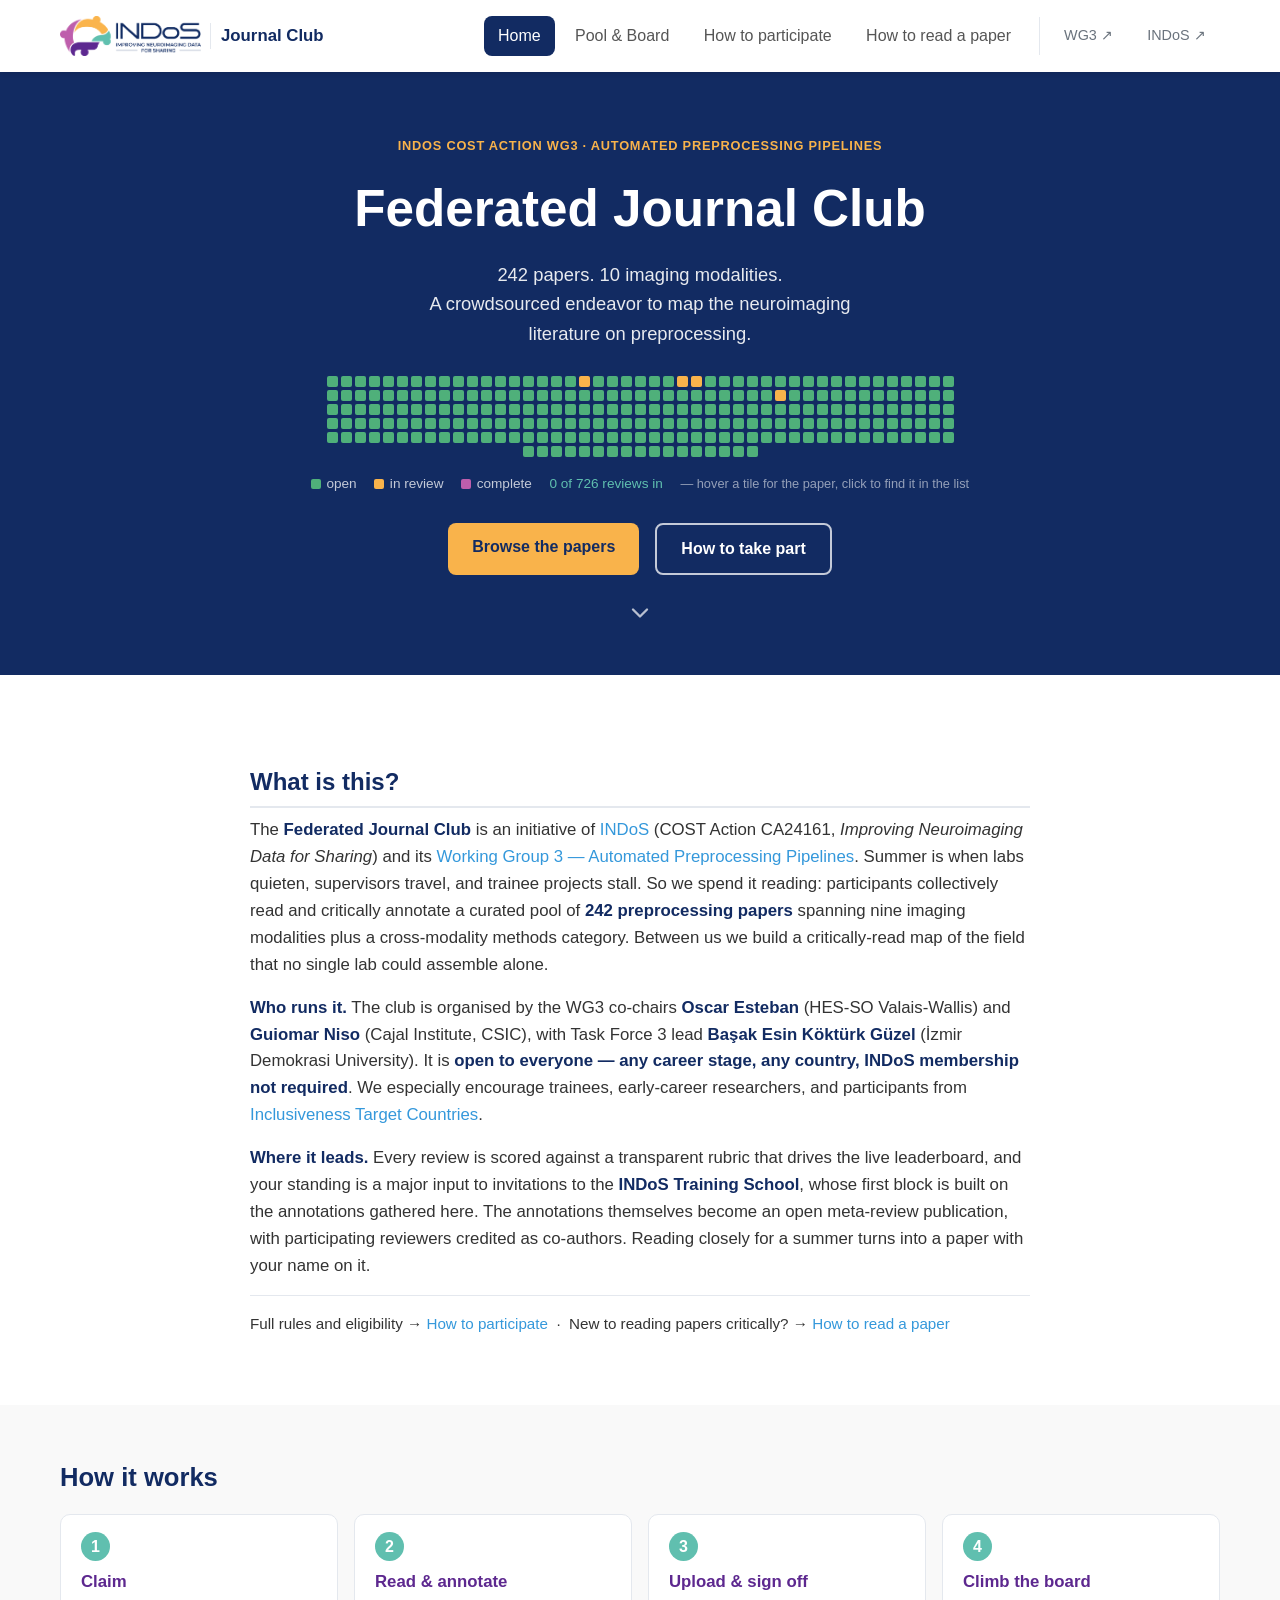
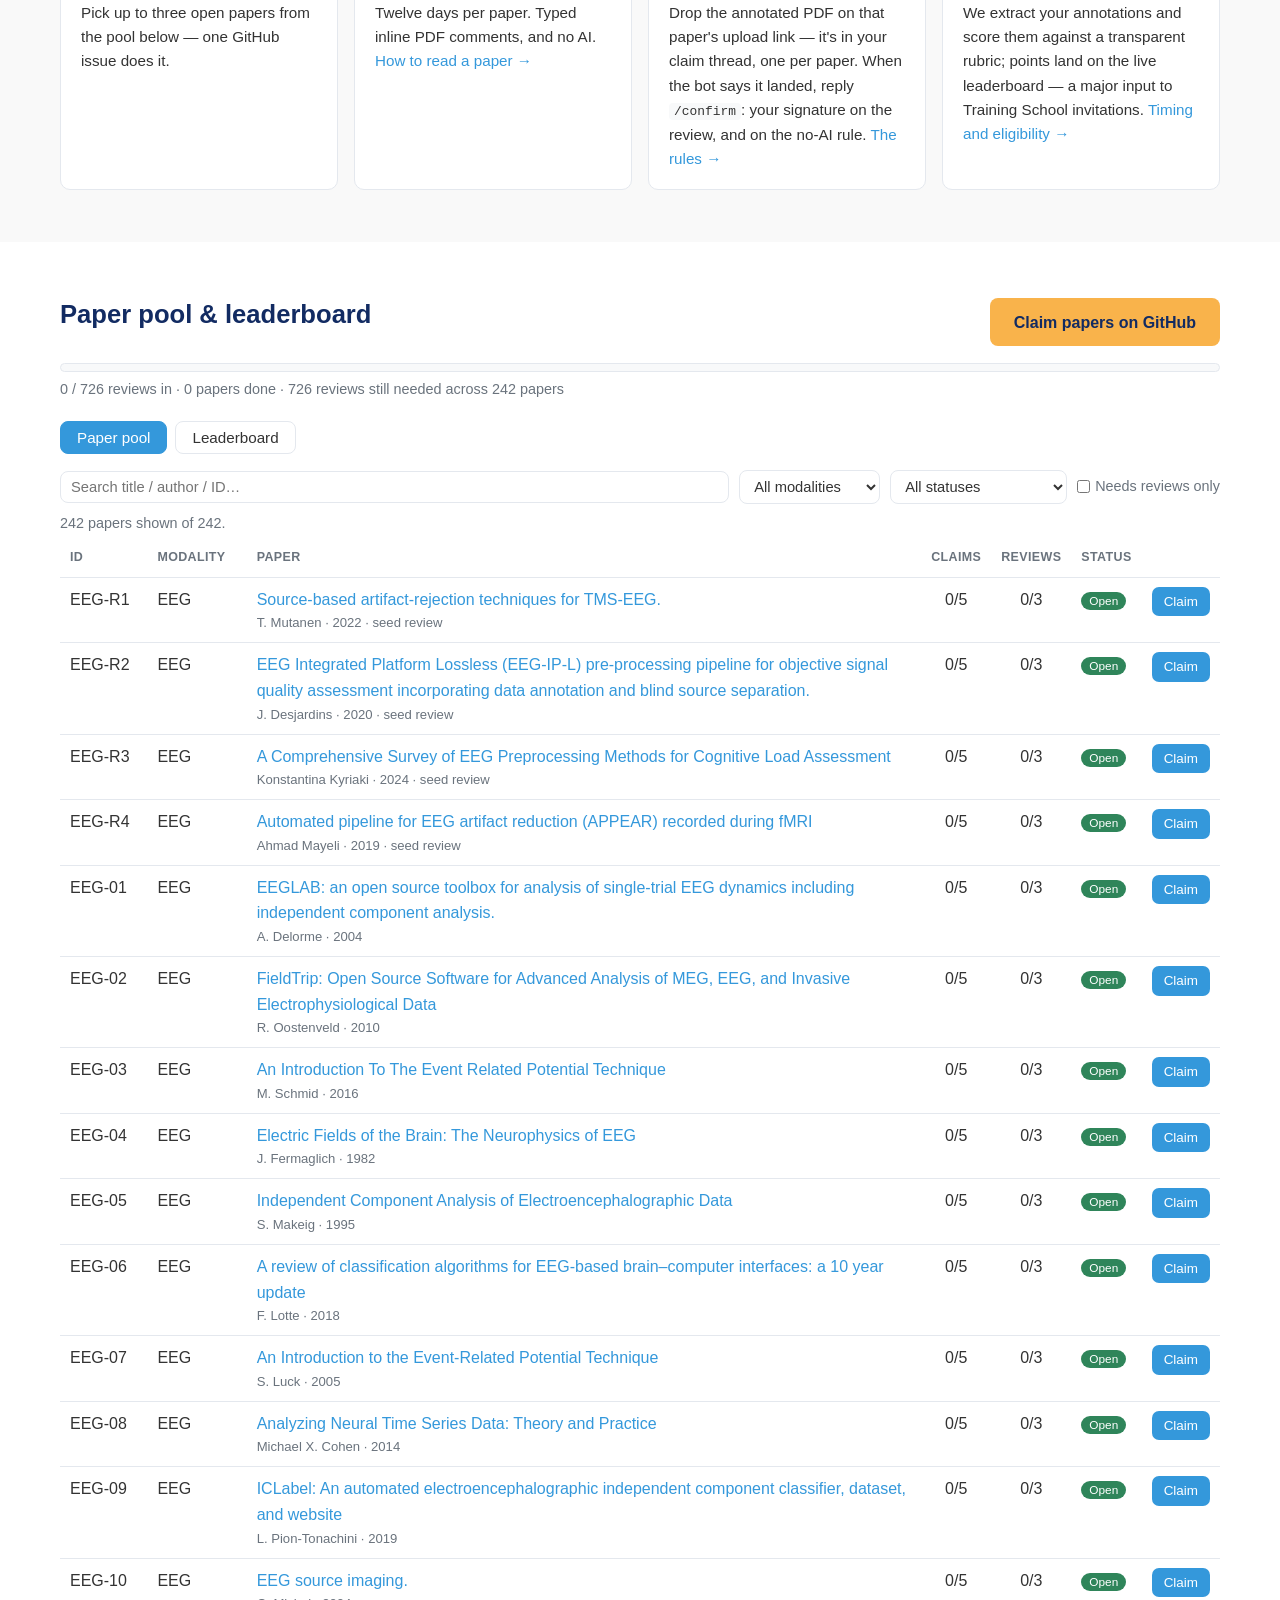
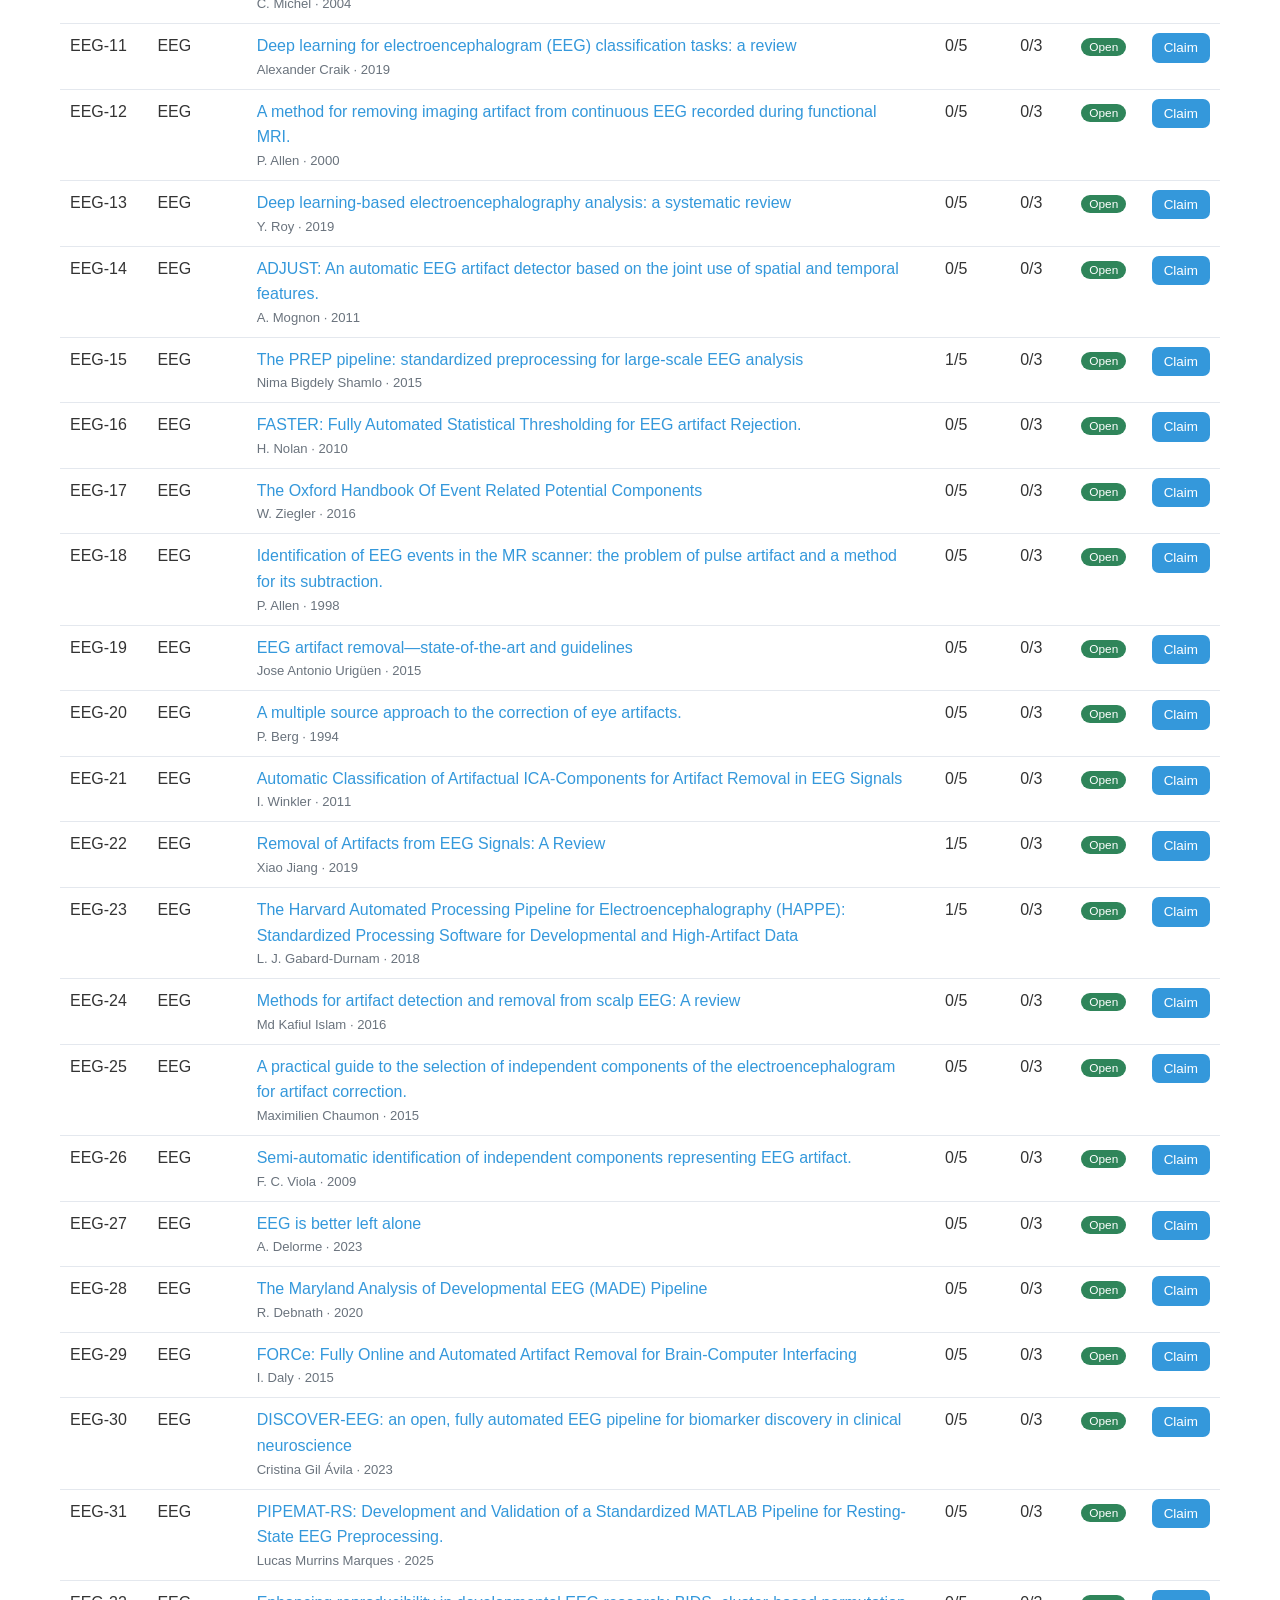
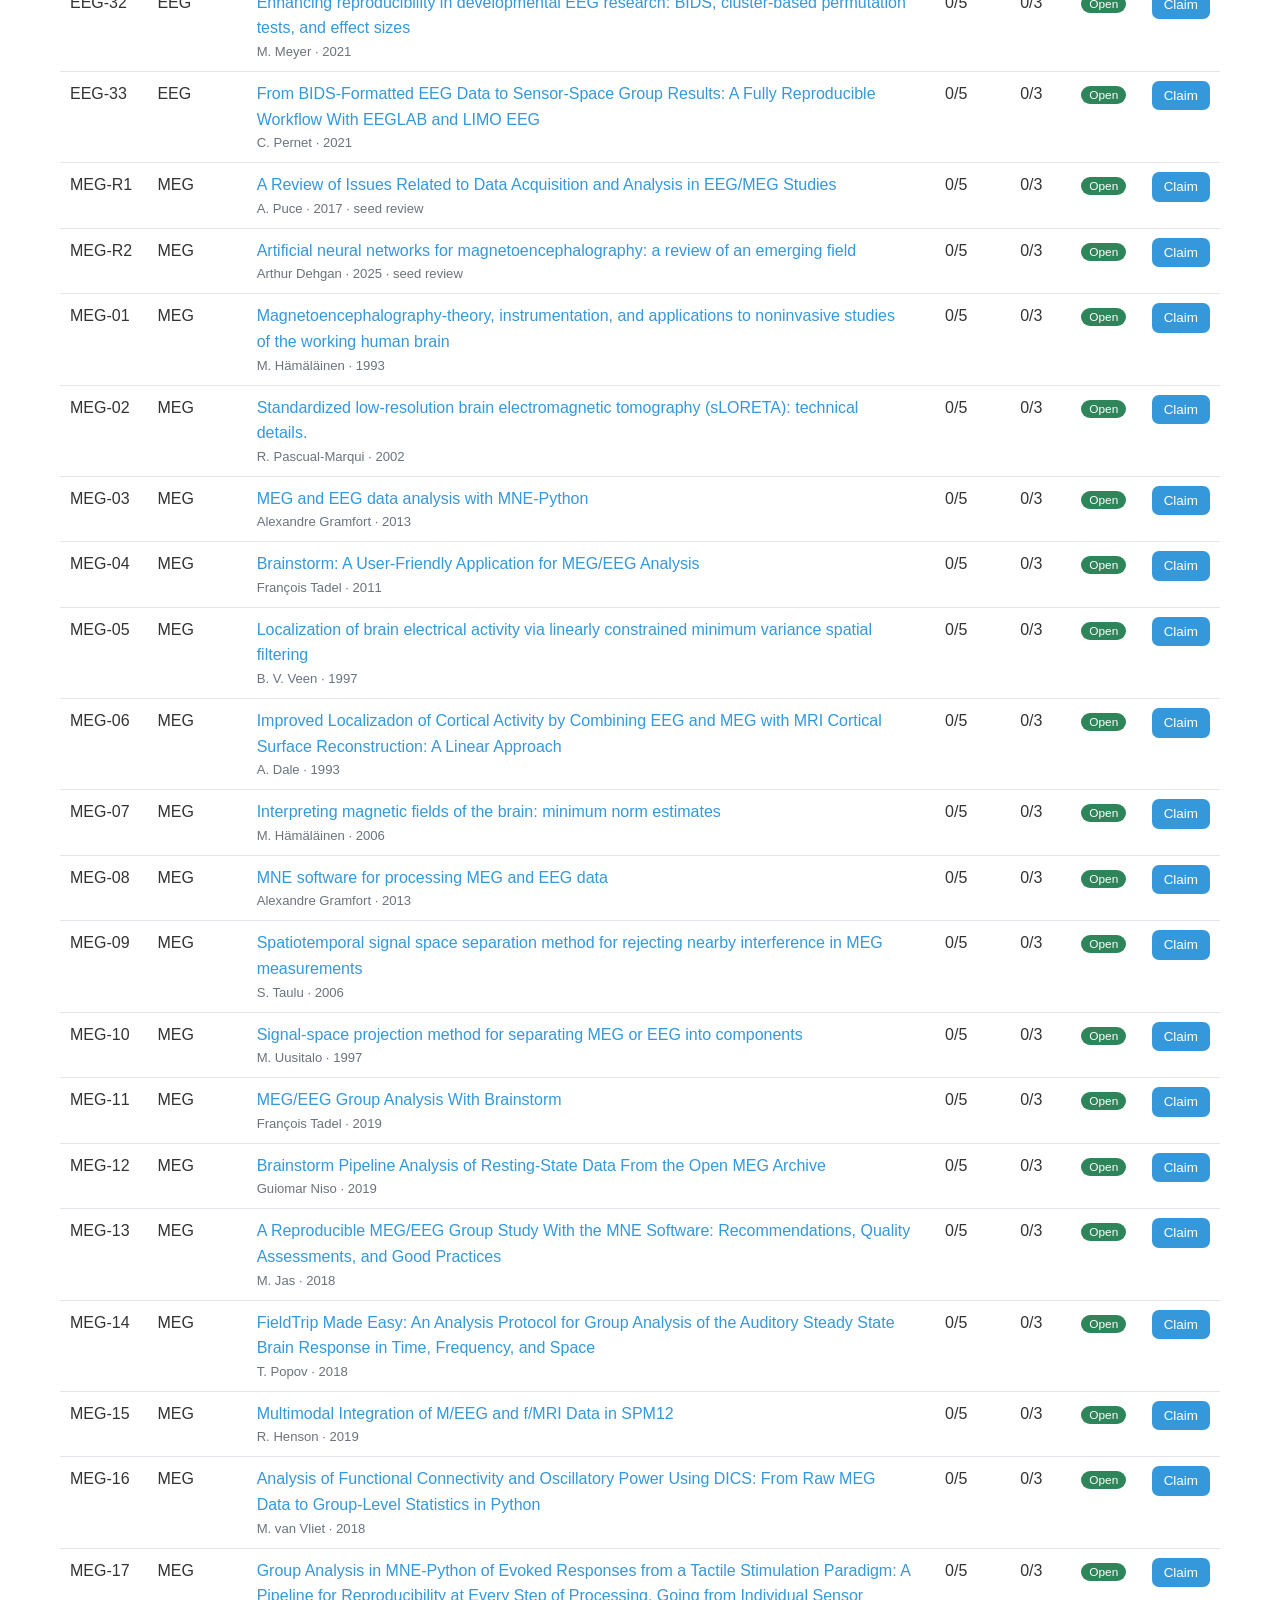
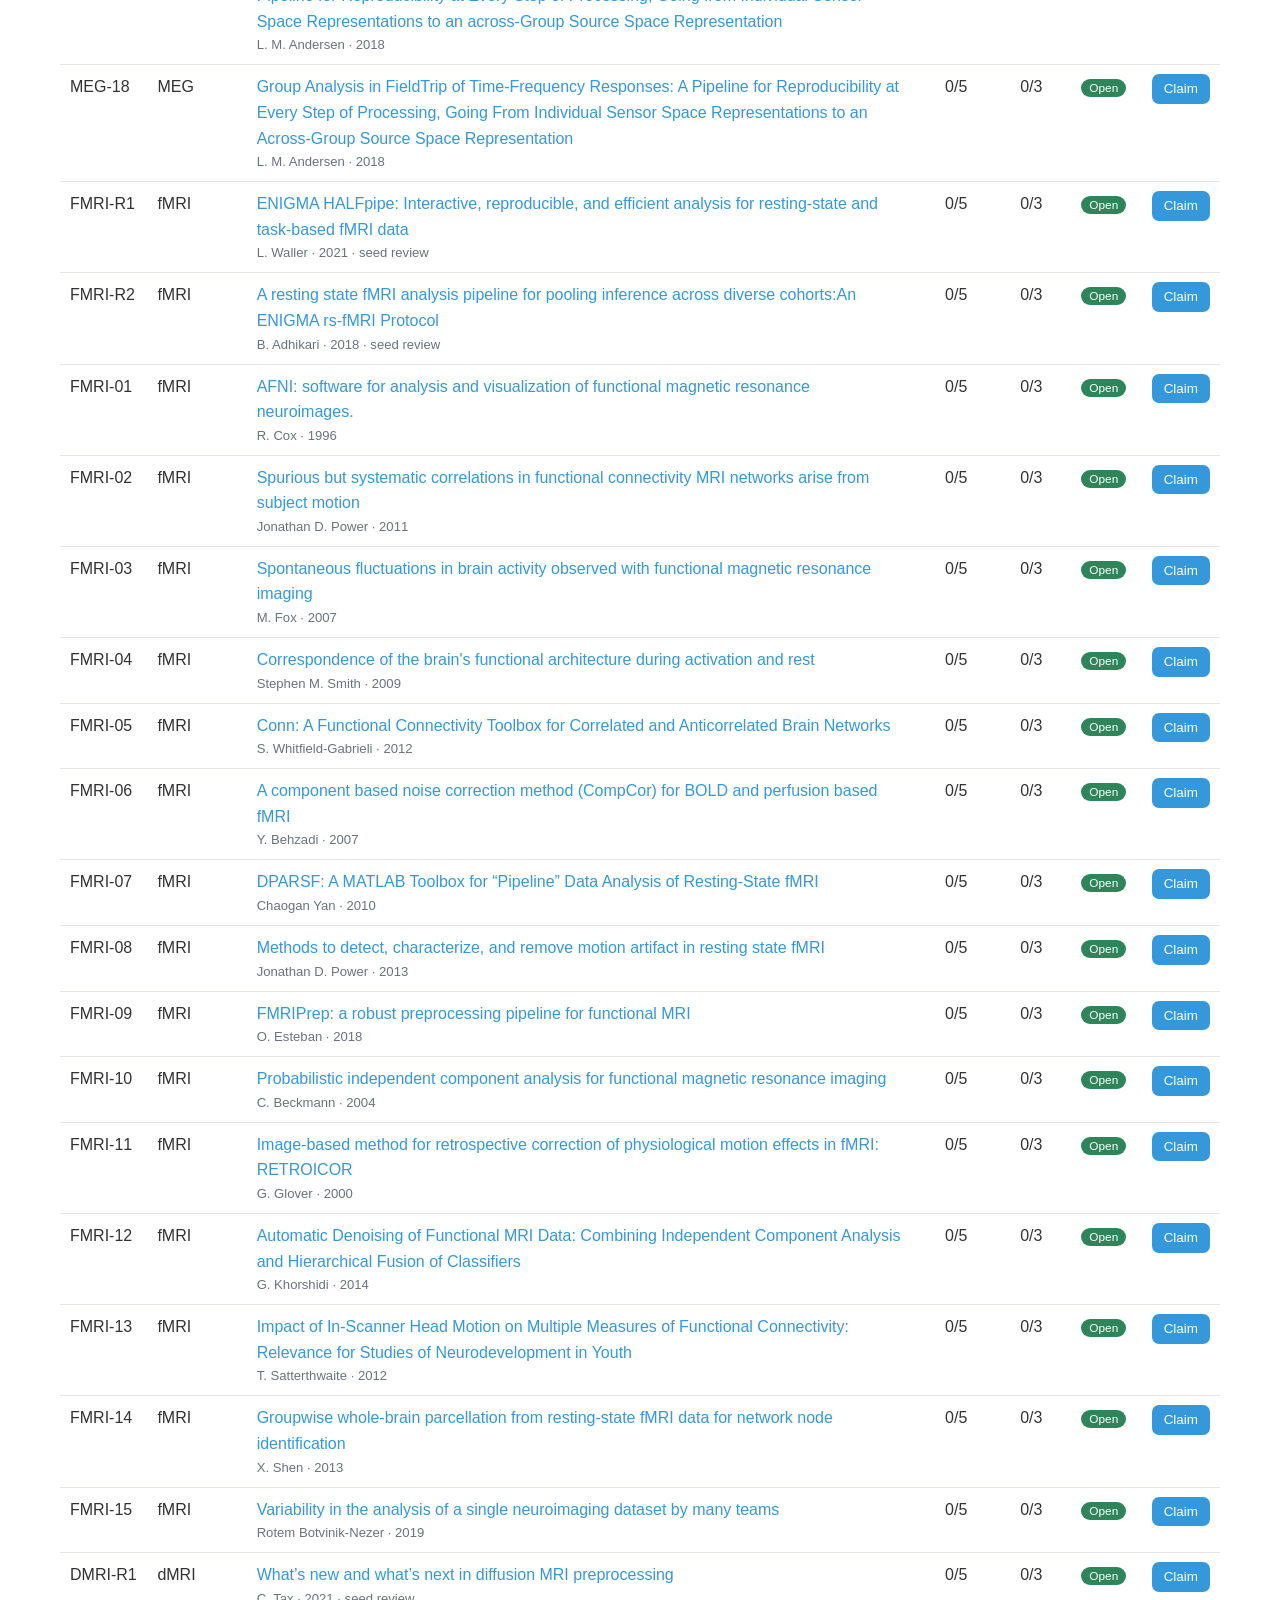
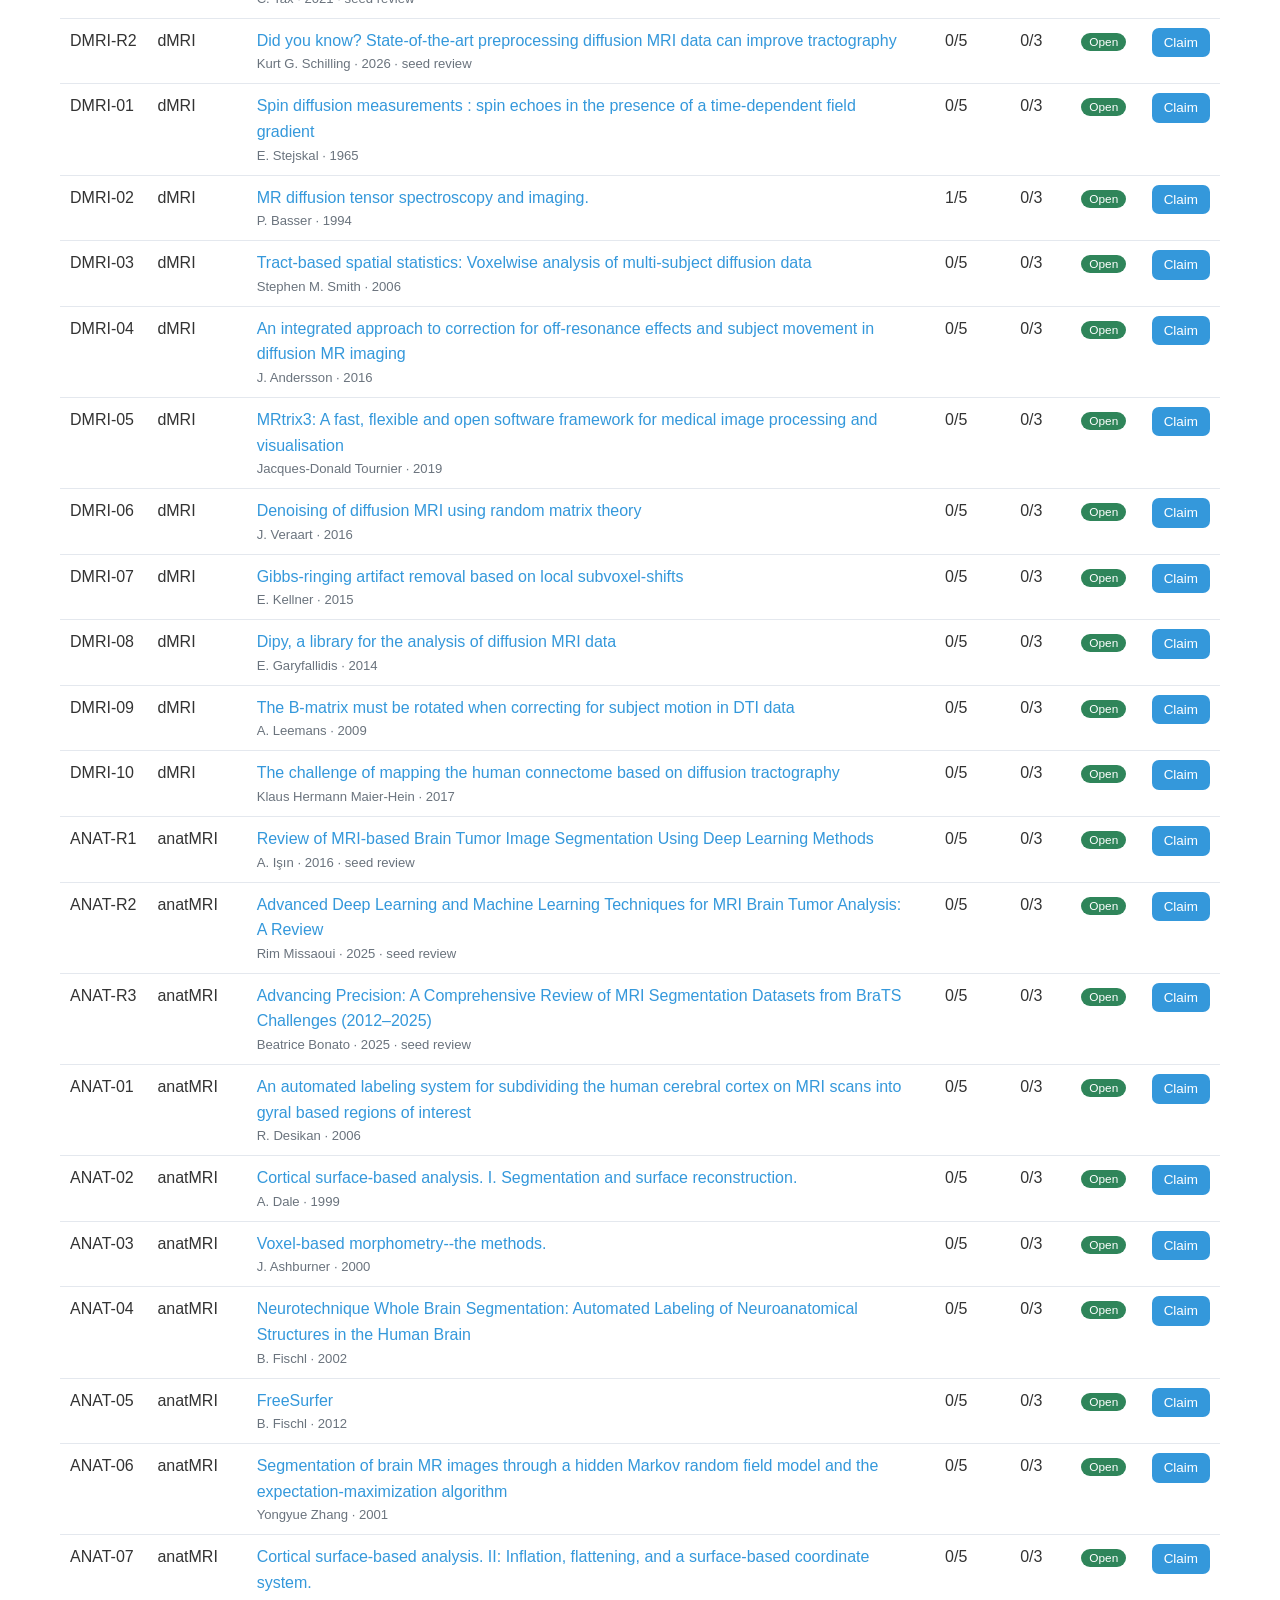
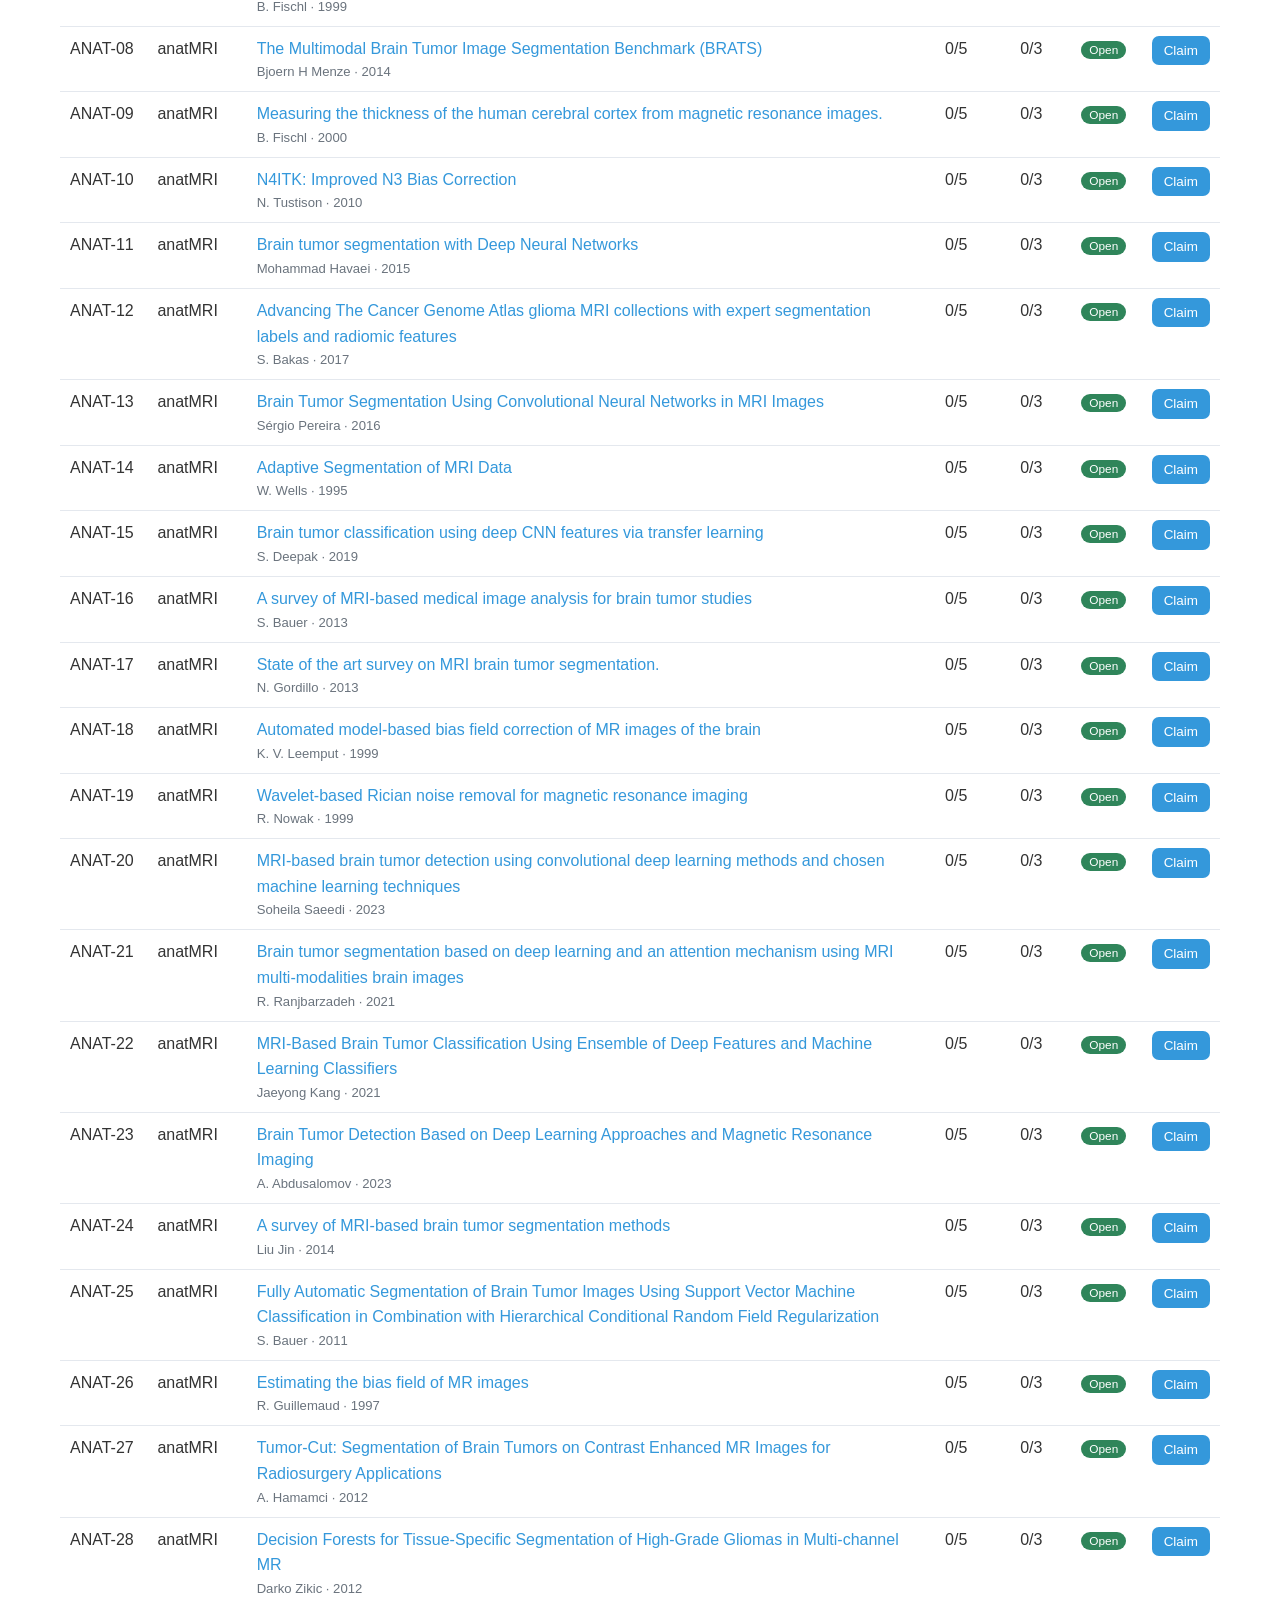
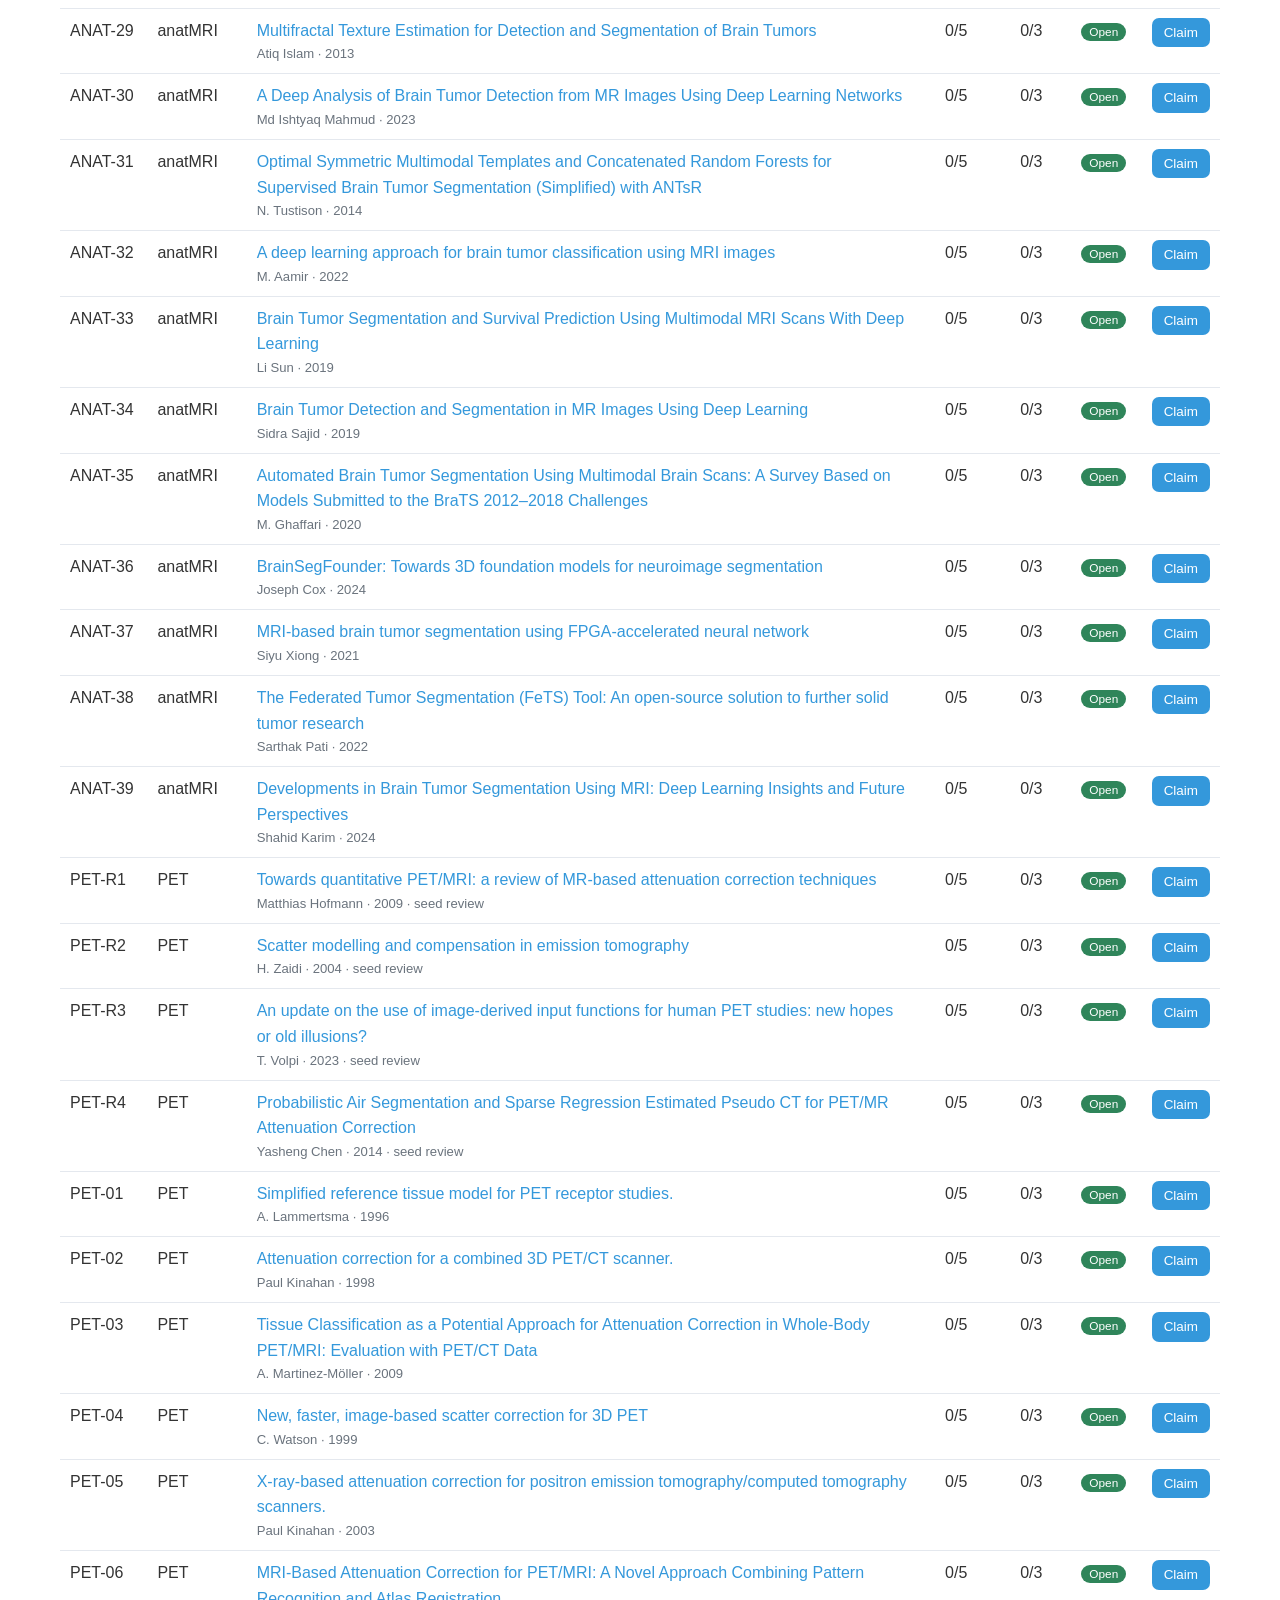
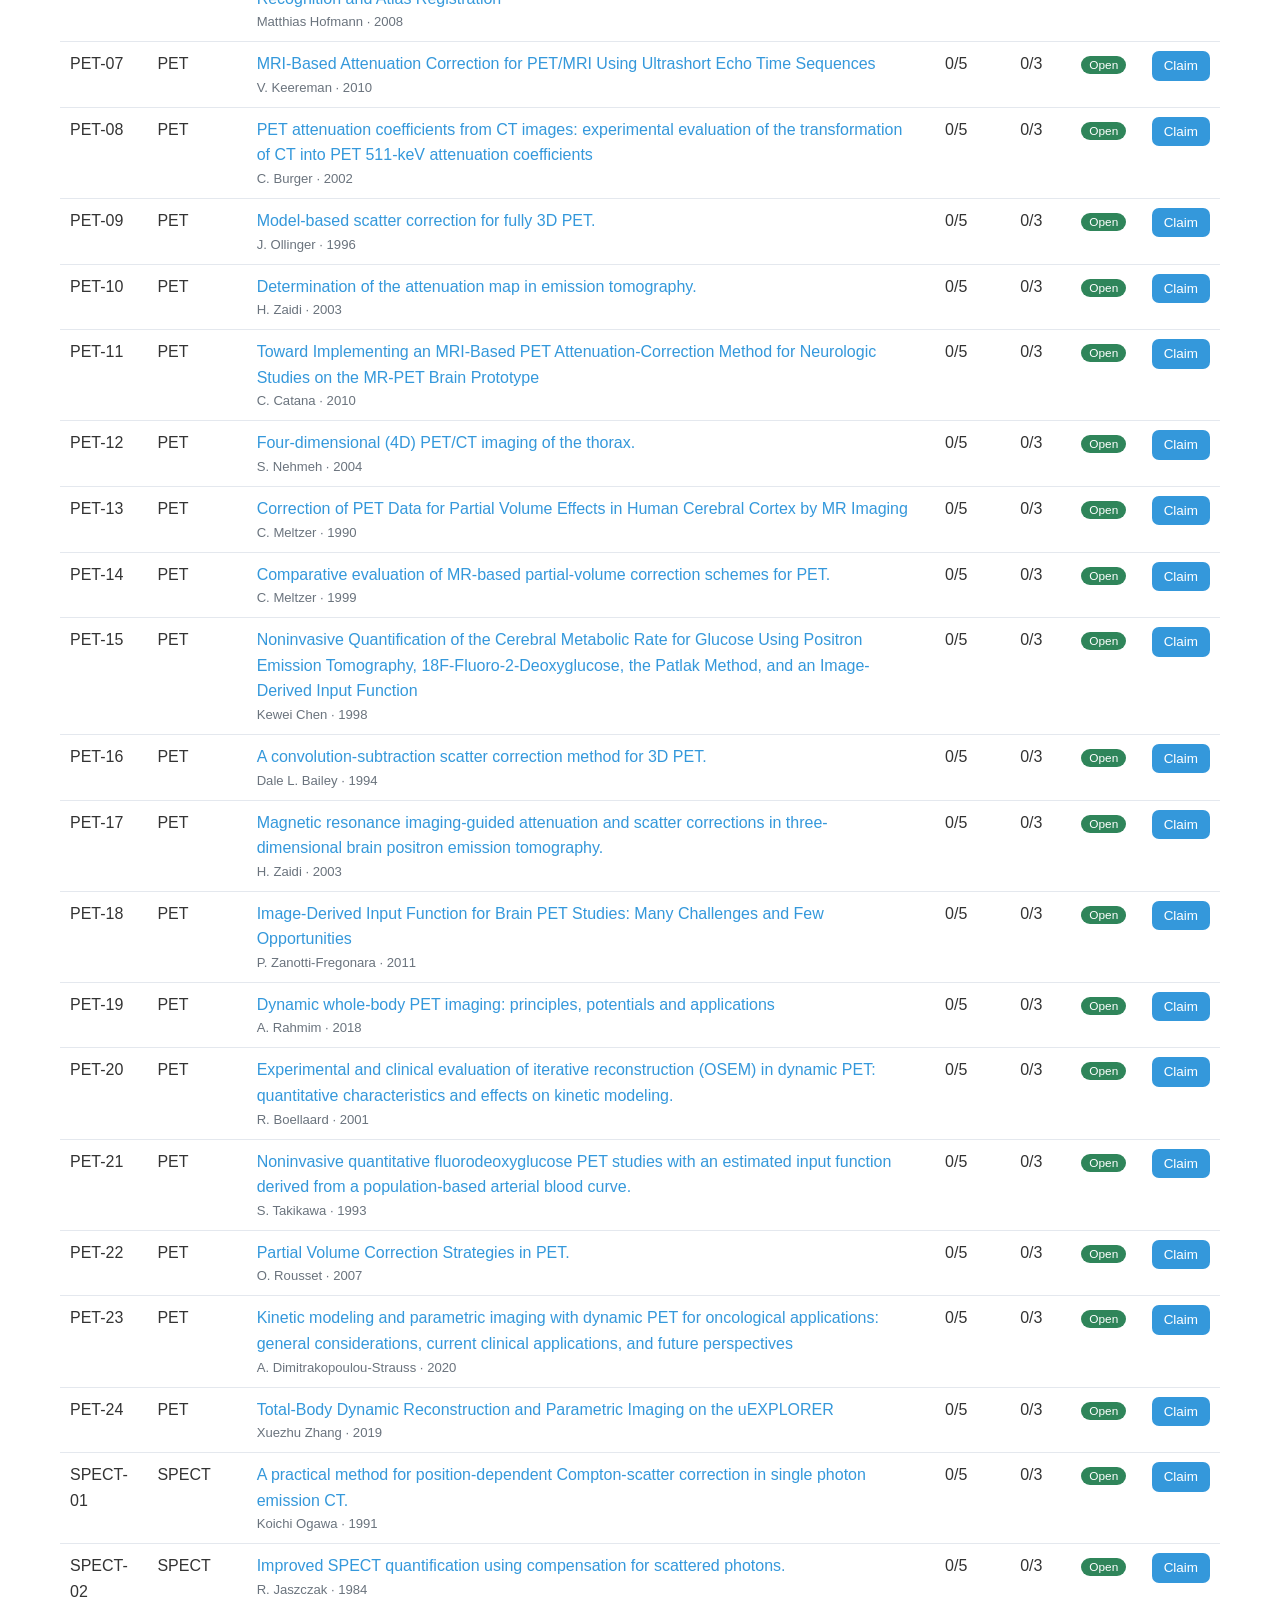
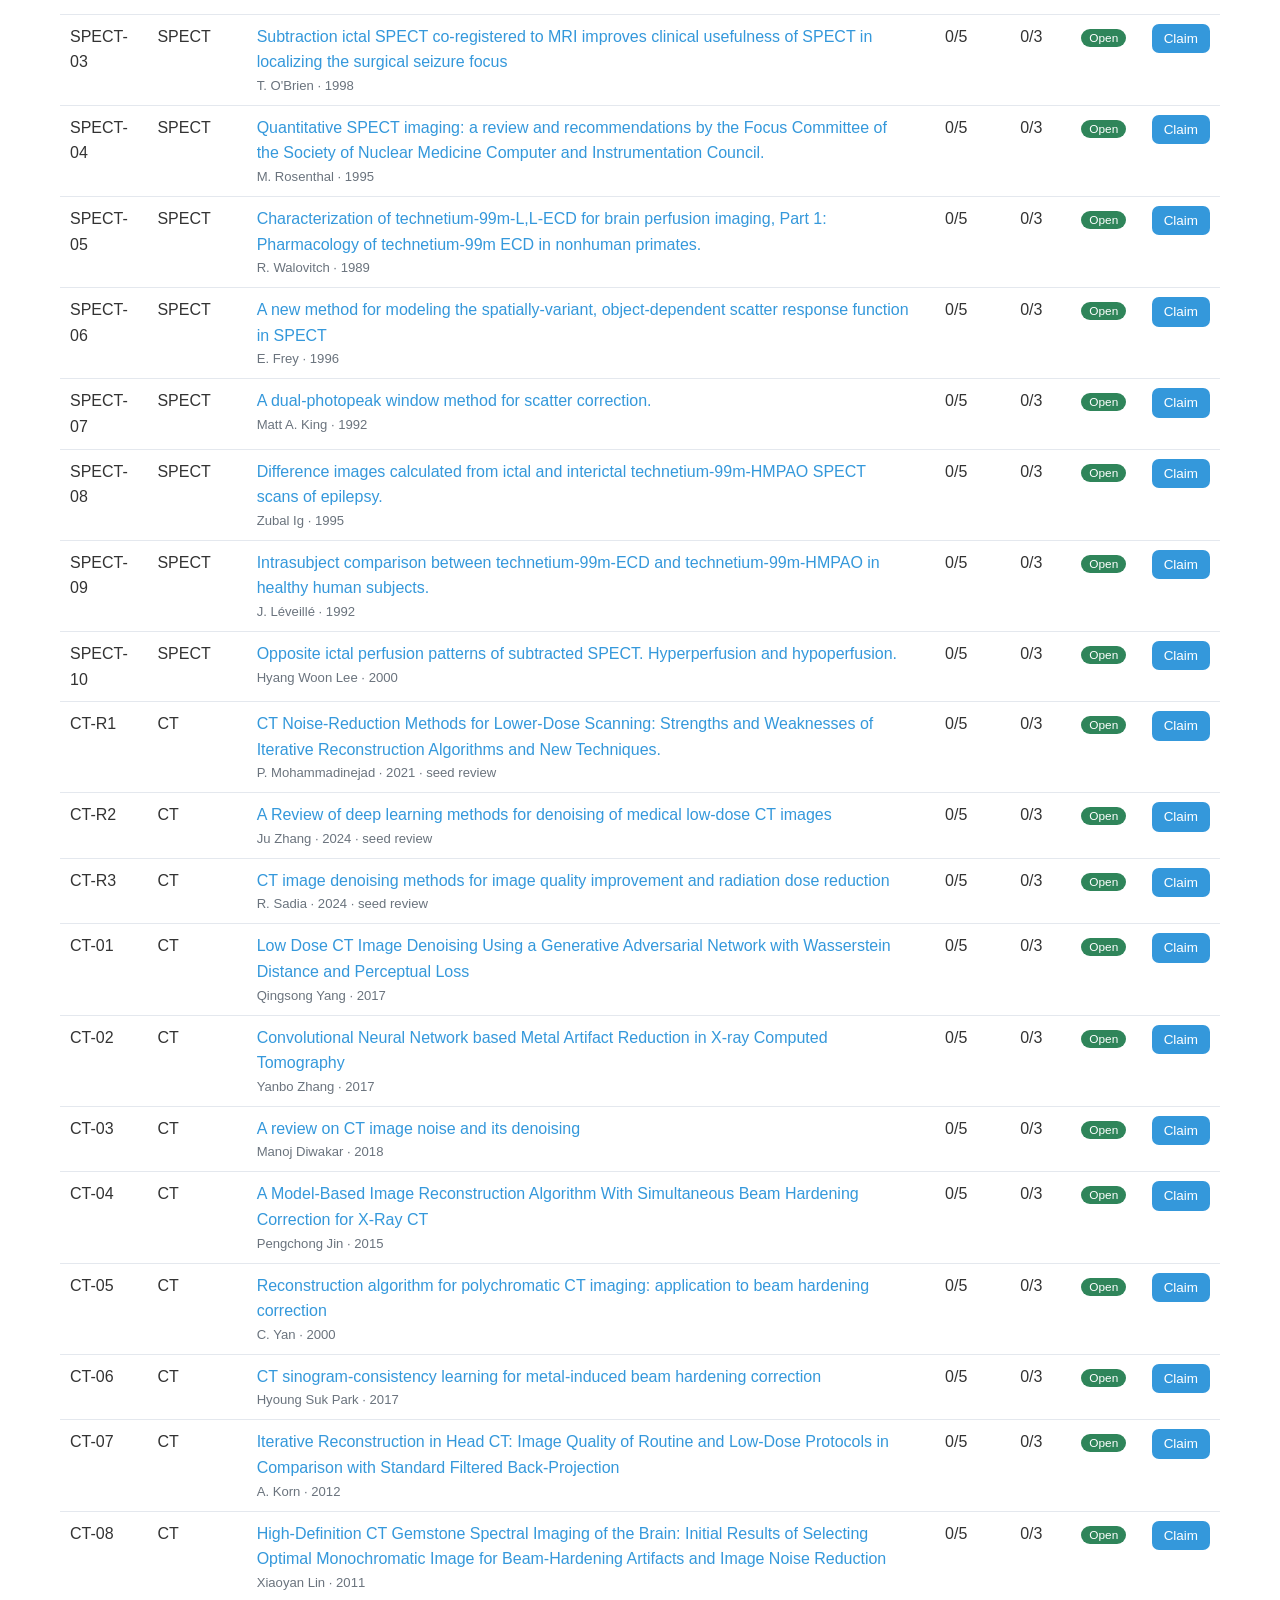
==== commit 238c8b98: "An upload is not a submission: the /confirm handshake The upload form is open-access and its per-pap" ====
--- a/docs/index.html
+++ b/docs/index.html
@@ -120,9 +120,10 @@
             <a href="./reading.html">How to read a paper →</a></p>
         </li>
         <li>
-          <h3>Upload</h3>
+          <h3>Upload &amp; sign off</h3>
           <p>Drop the annotated PDF on that paper's upload link — it's in your claim thread, one per
-            paper. That's the whole step; no command to remember.
+            paper. When the bot says it landed, reply <code>/confirm</code>: your signature on the
+            review, and on the no-AI rule.
             <a href="./participate.html#how-to-review-a-paper">The rules →</a></p>
         </li>
         <li>
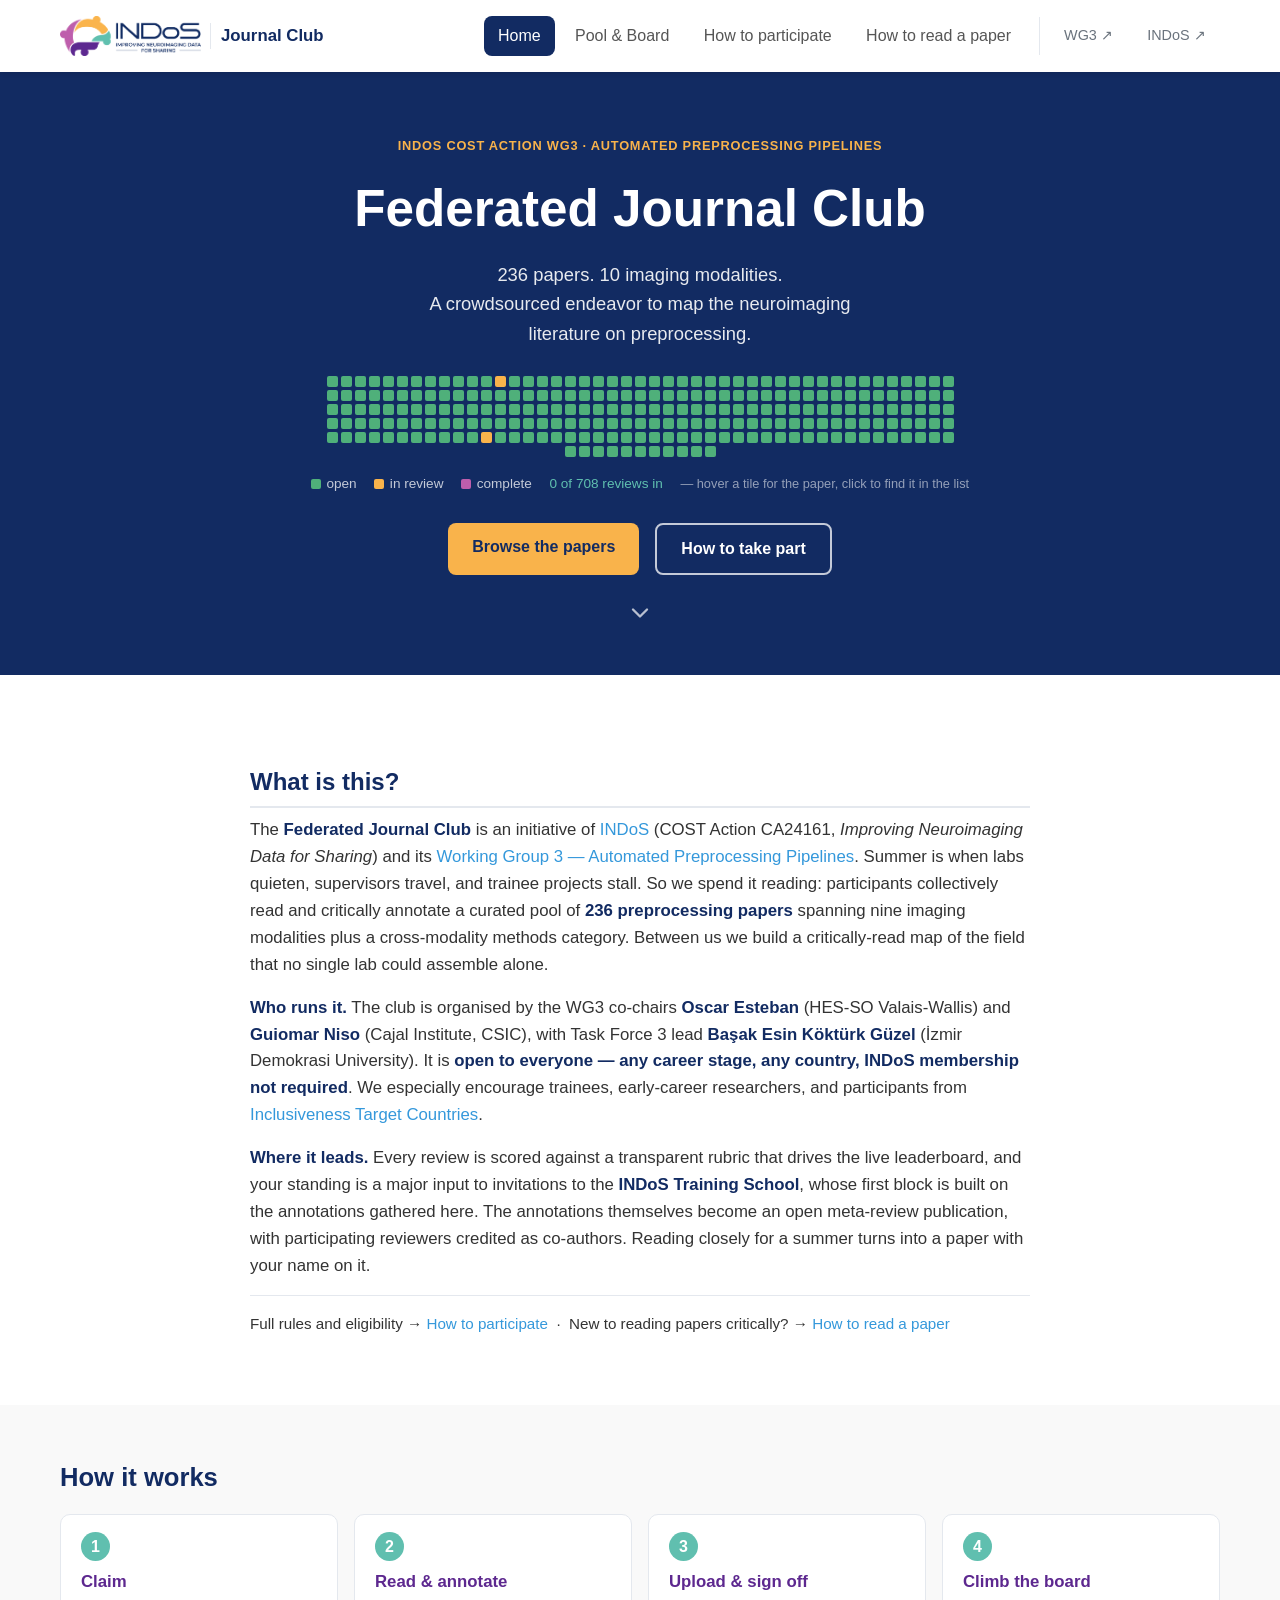
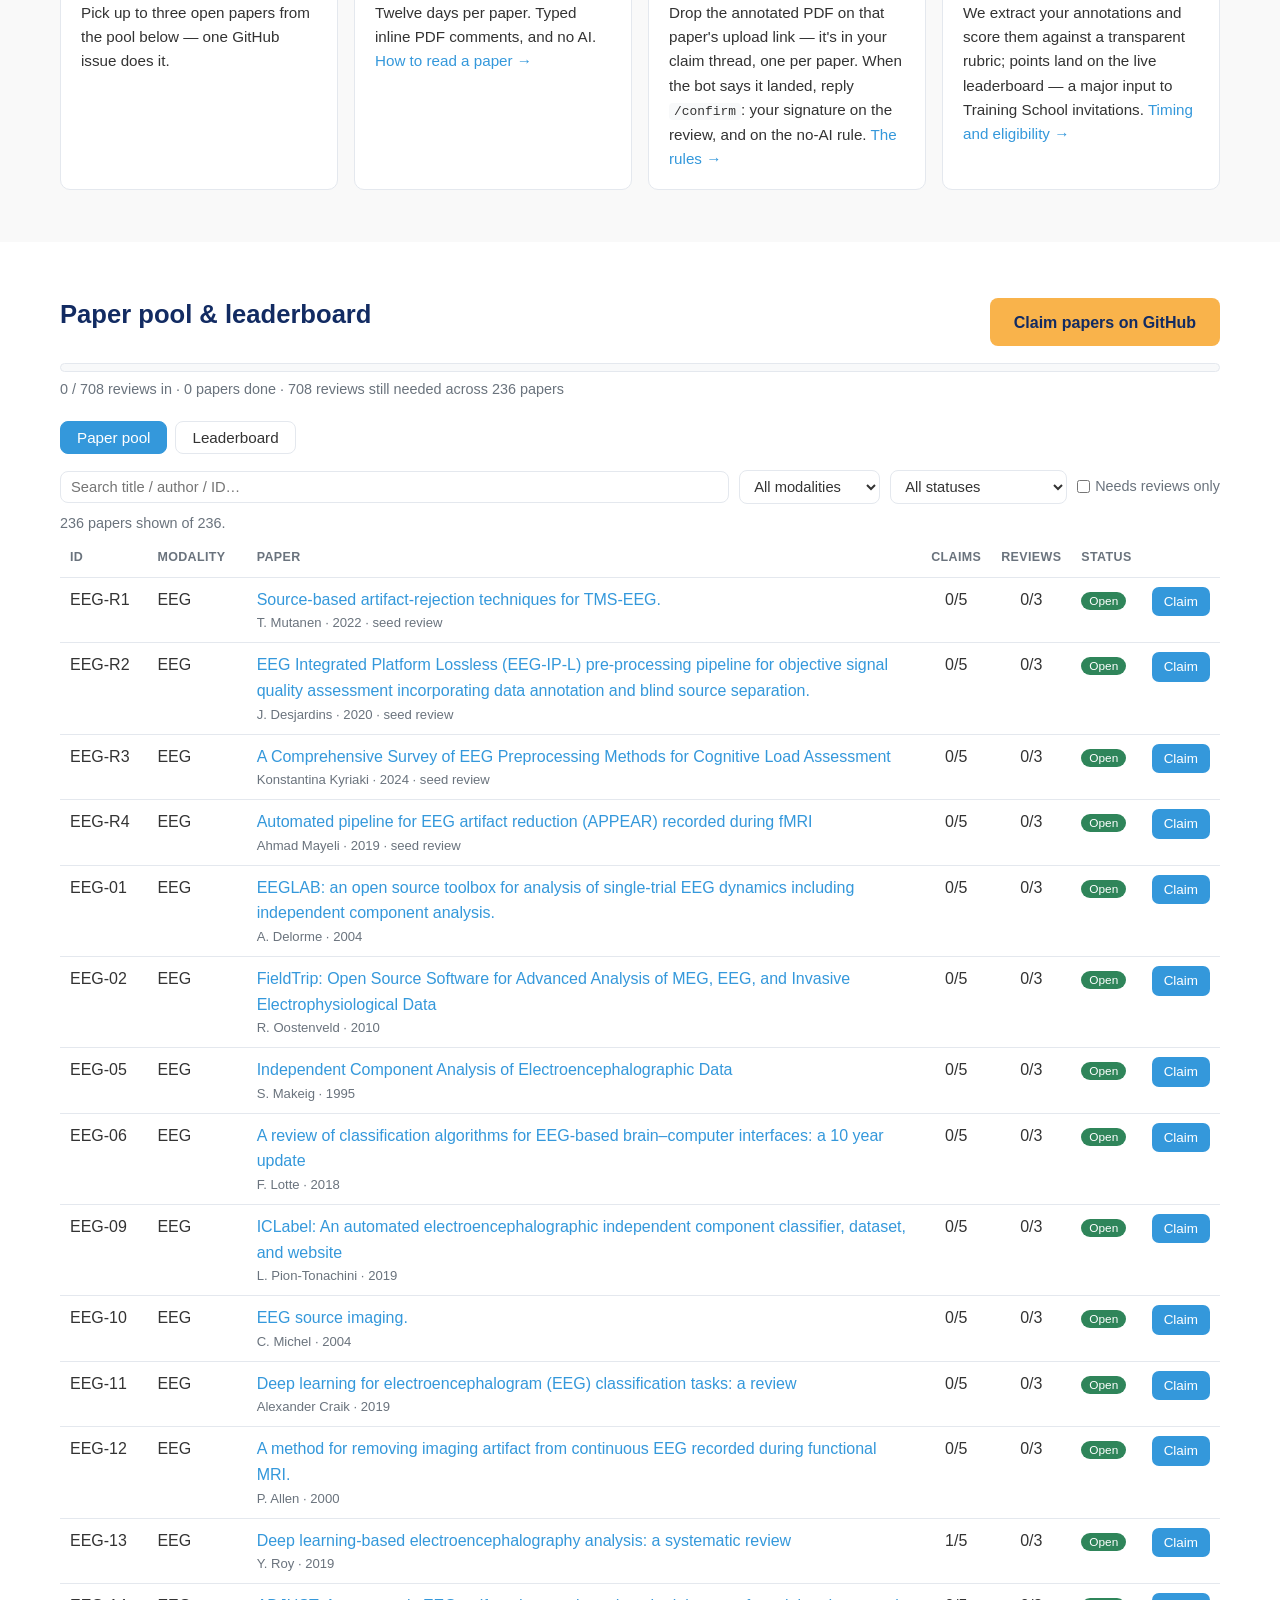
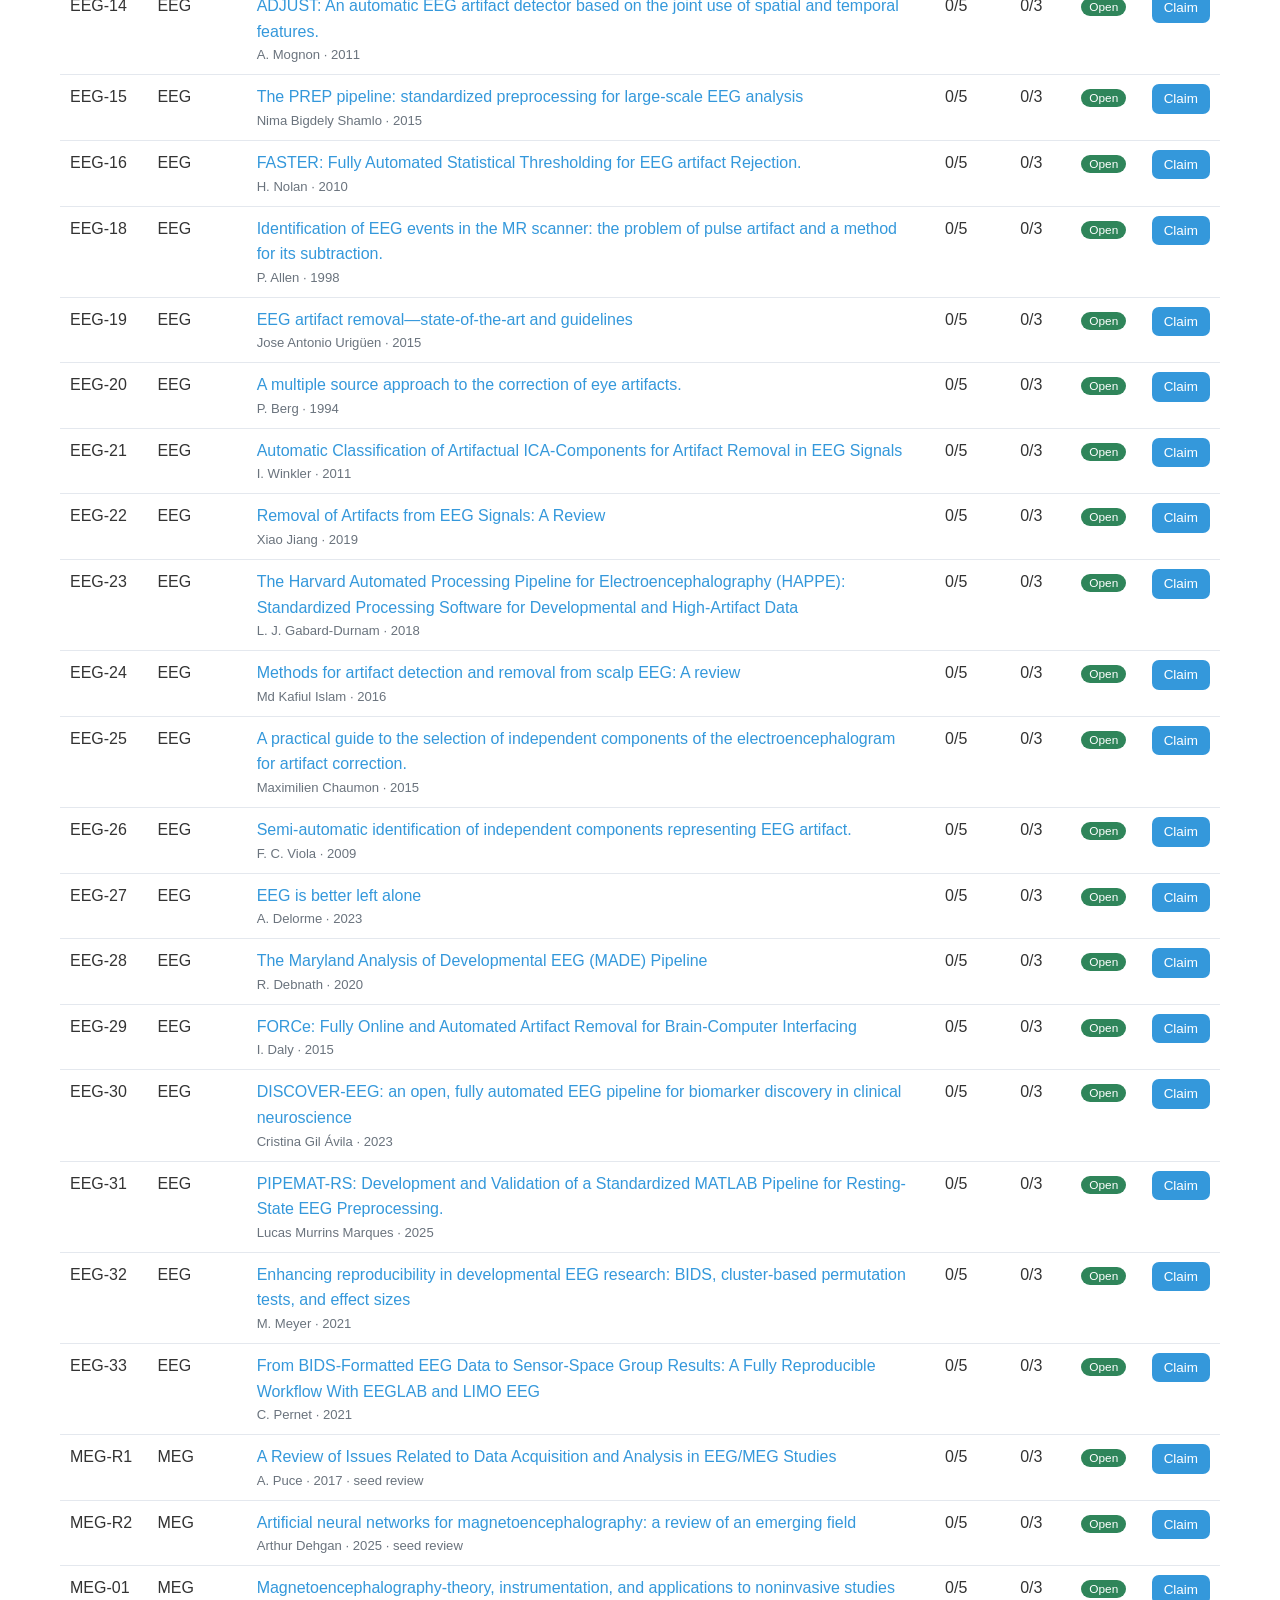
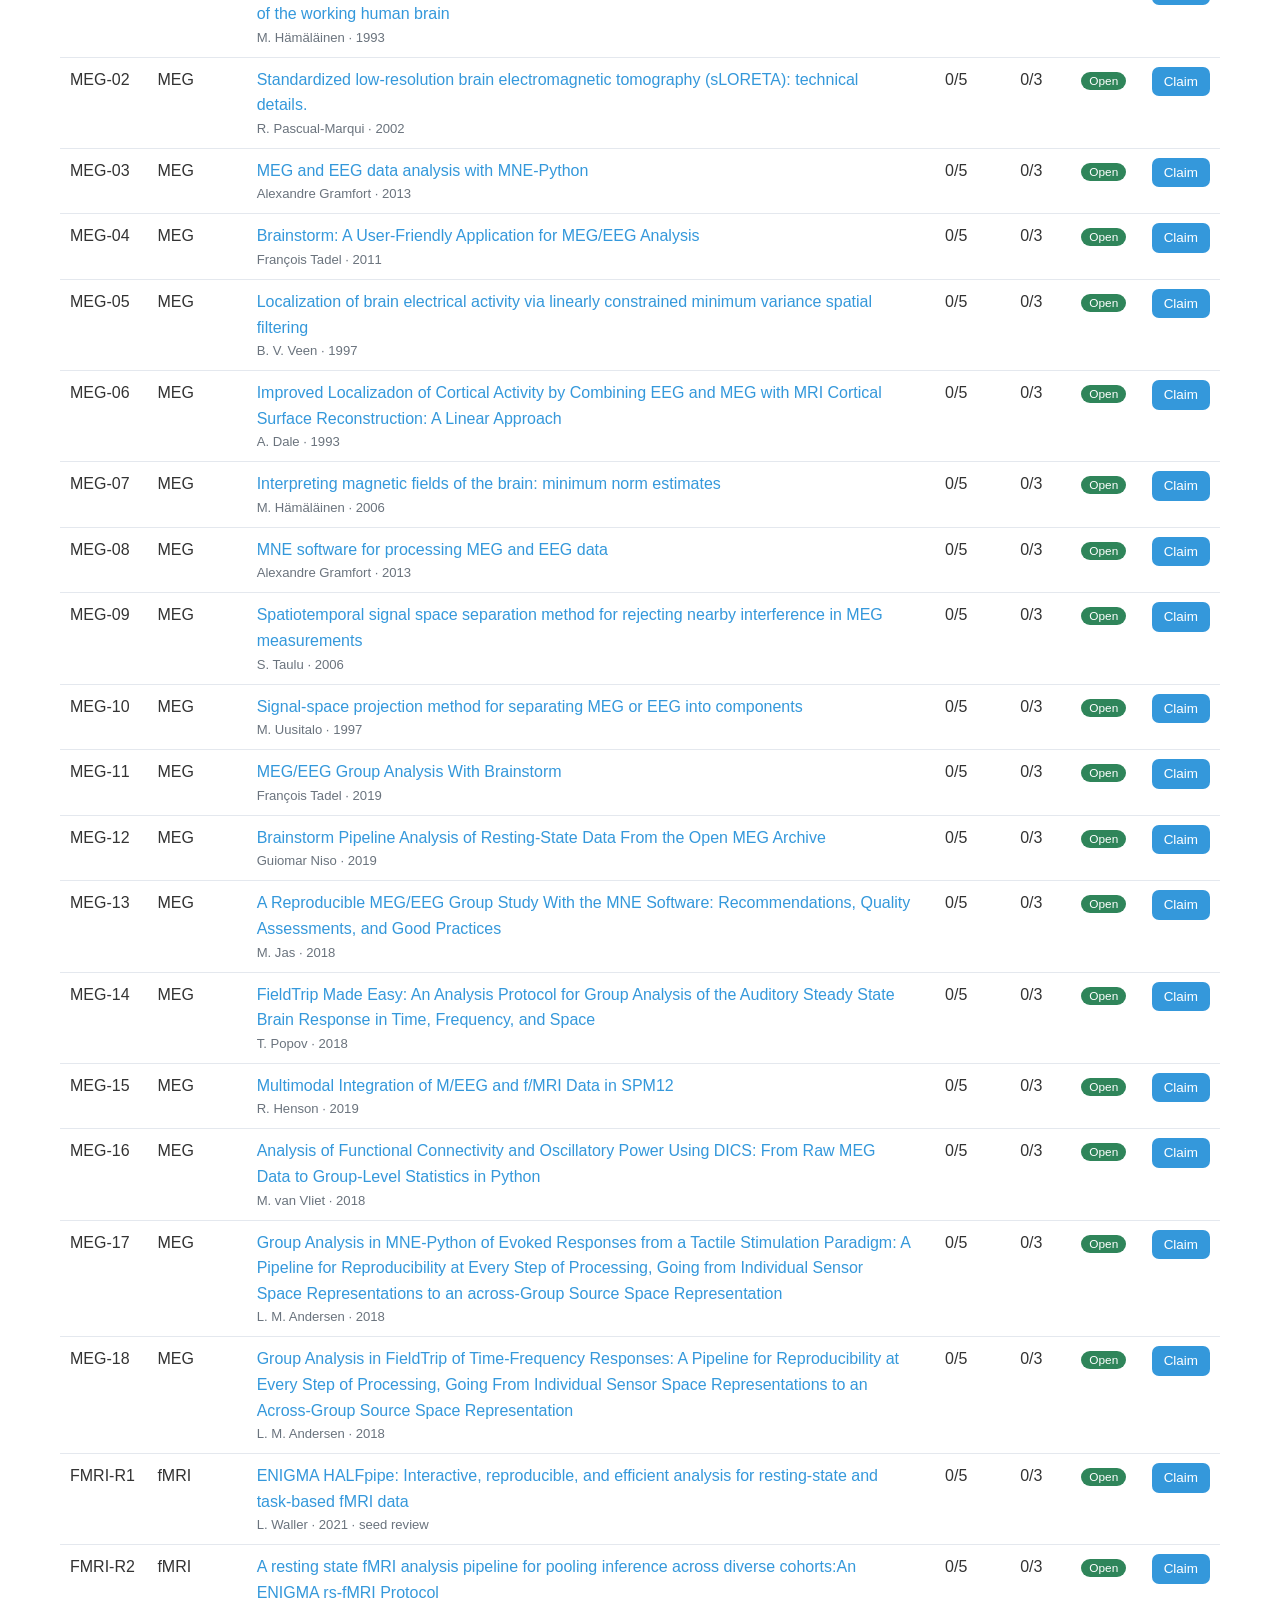
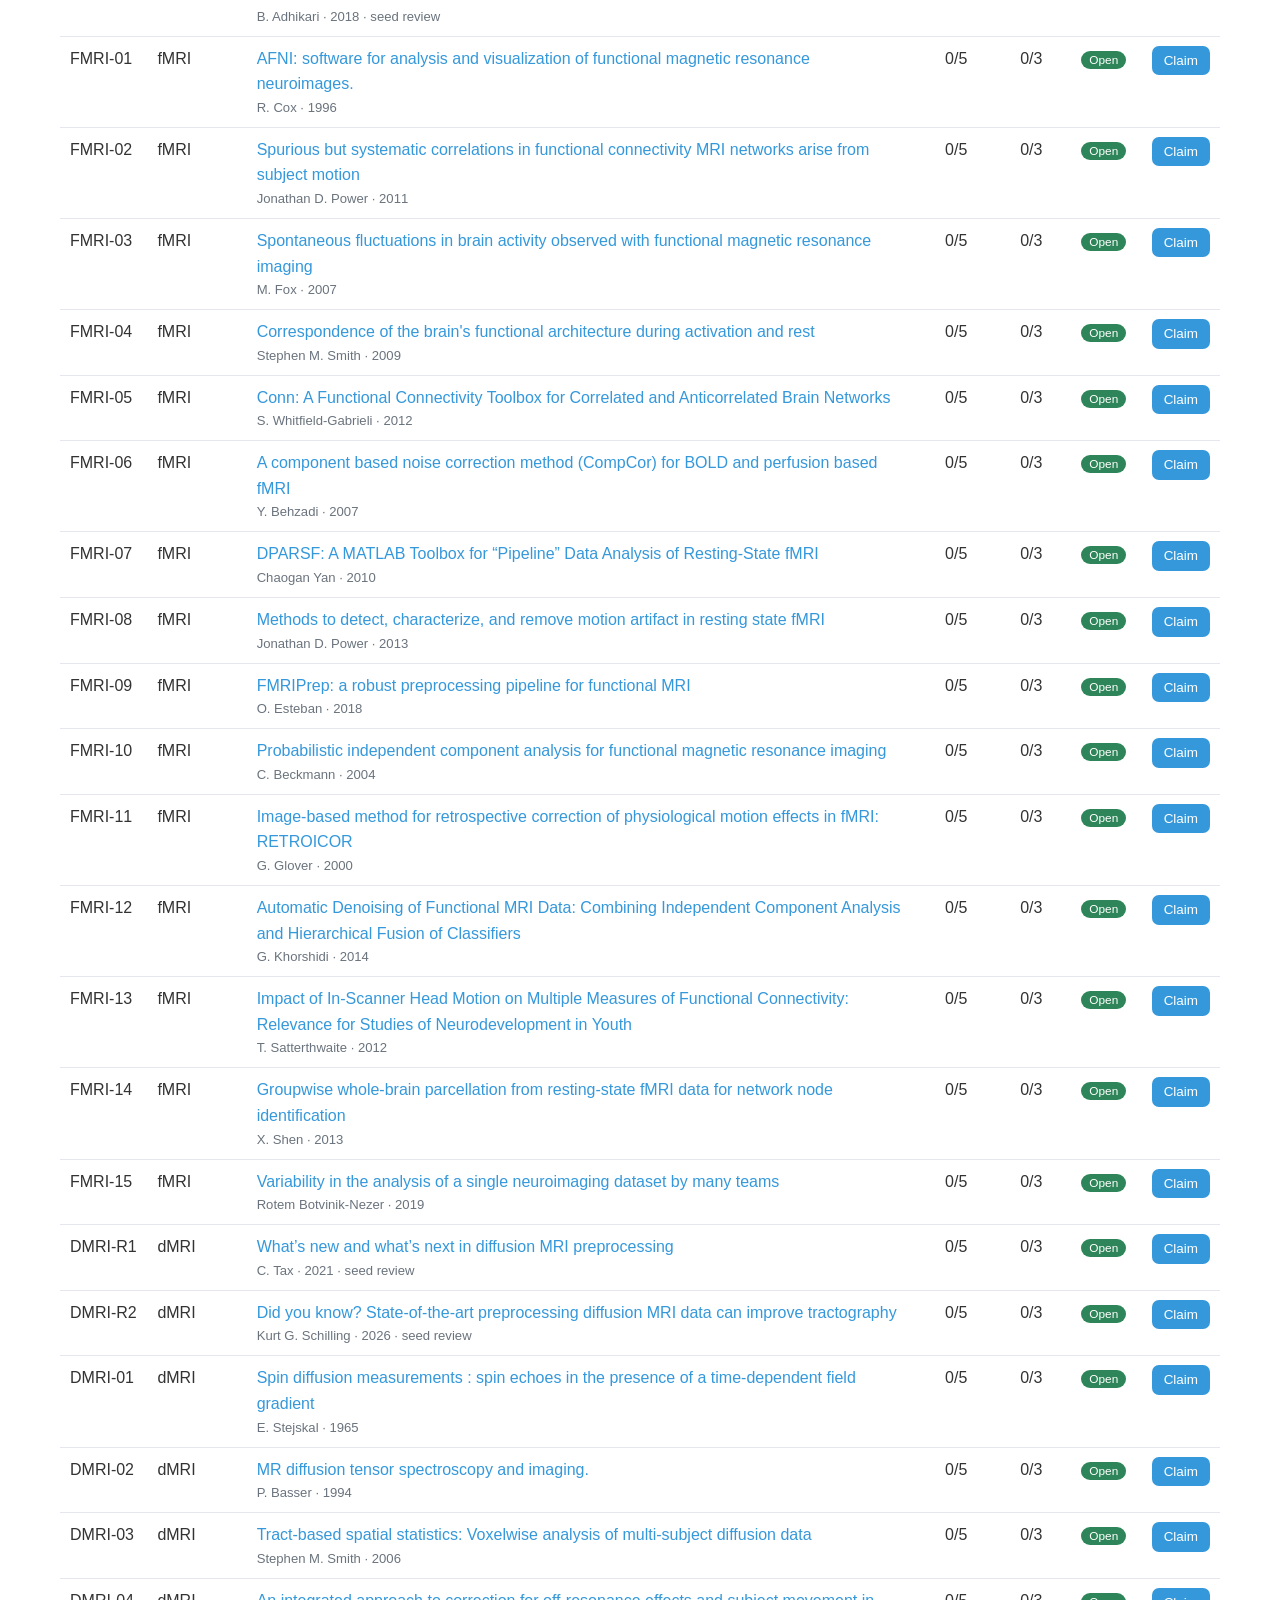
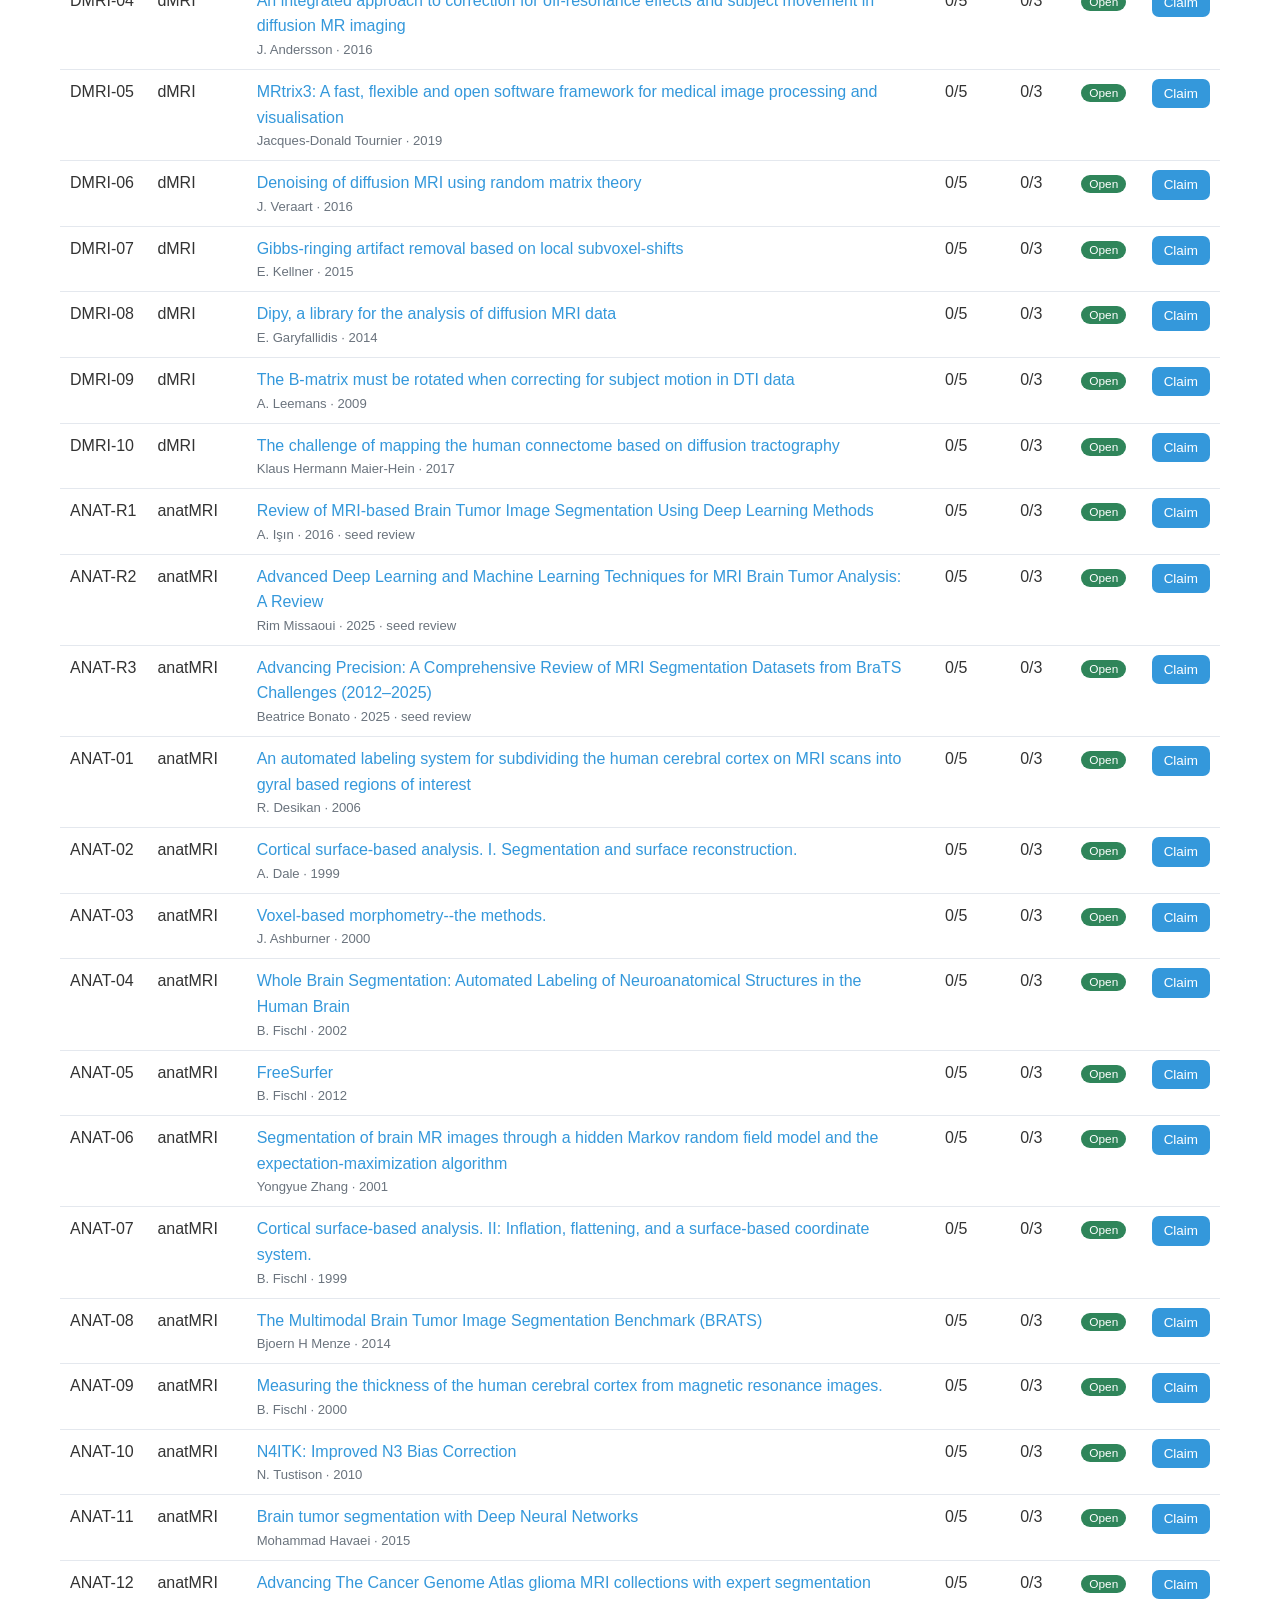
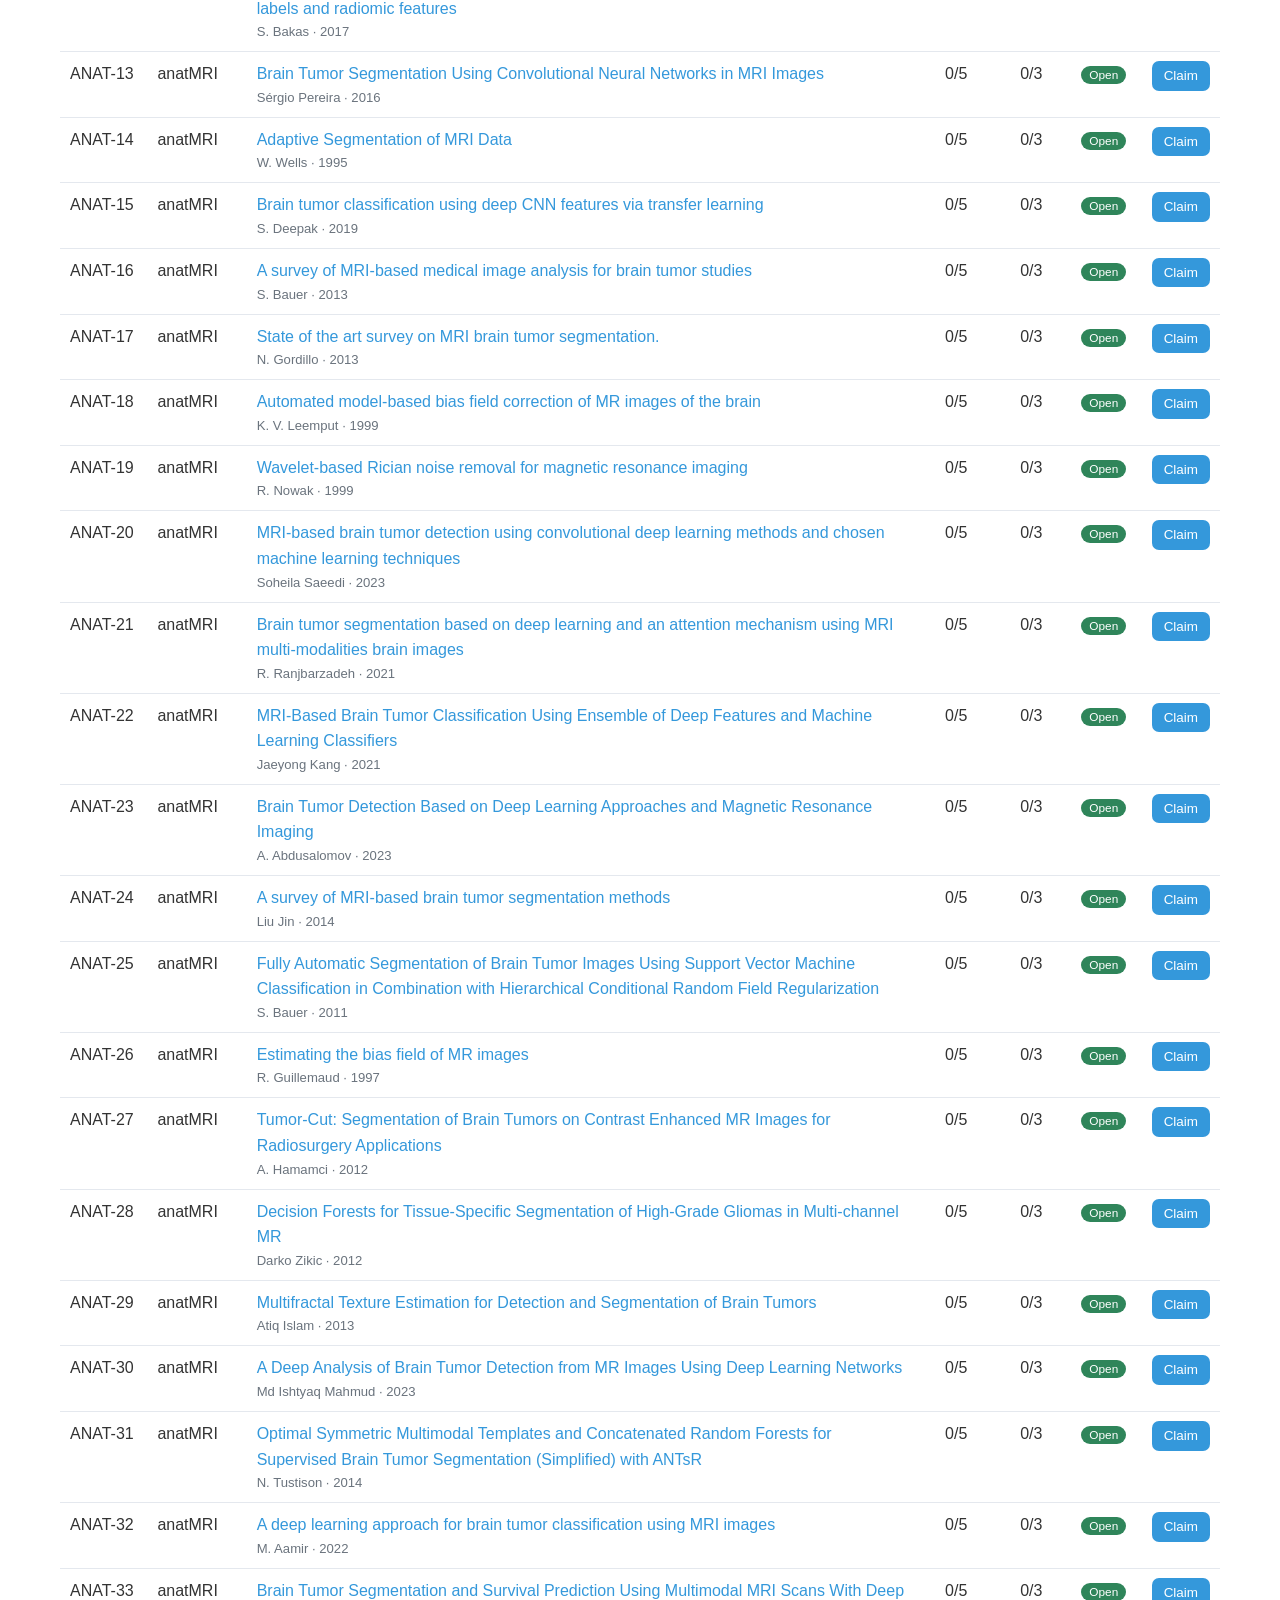
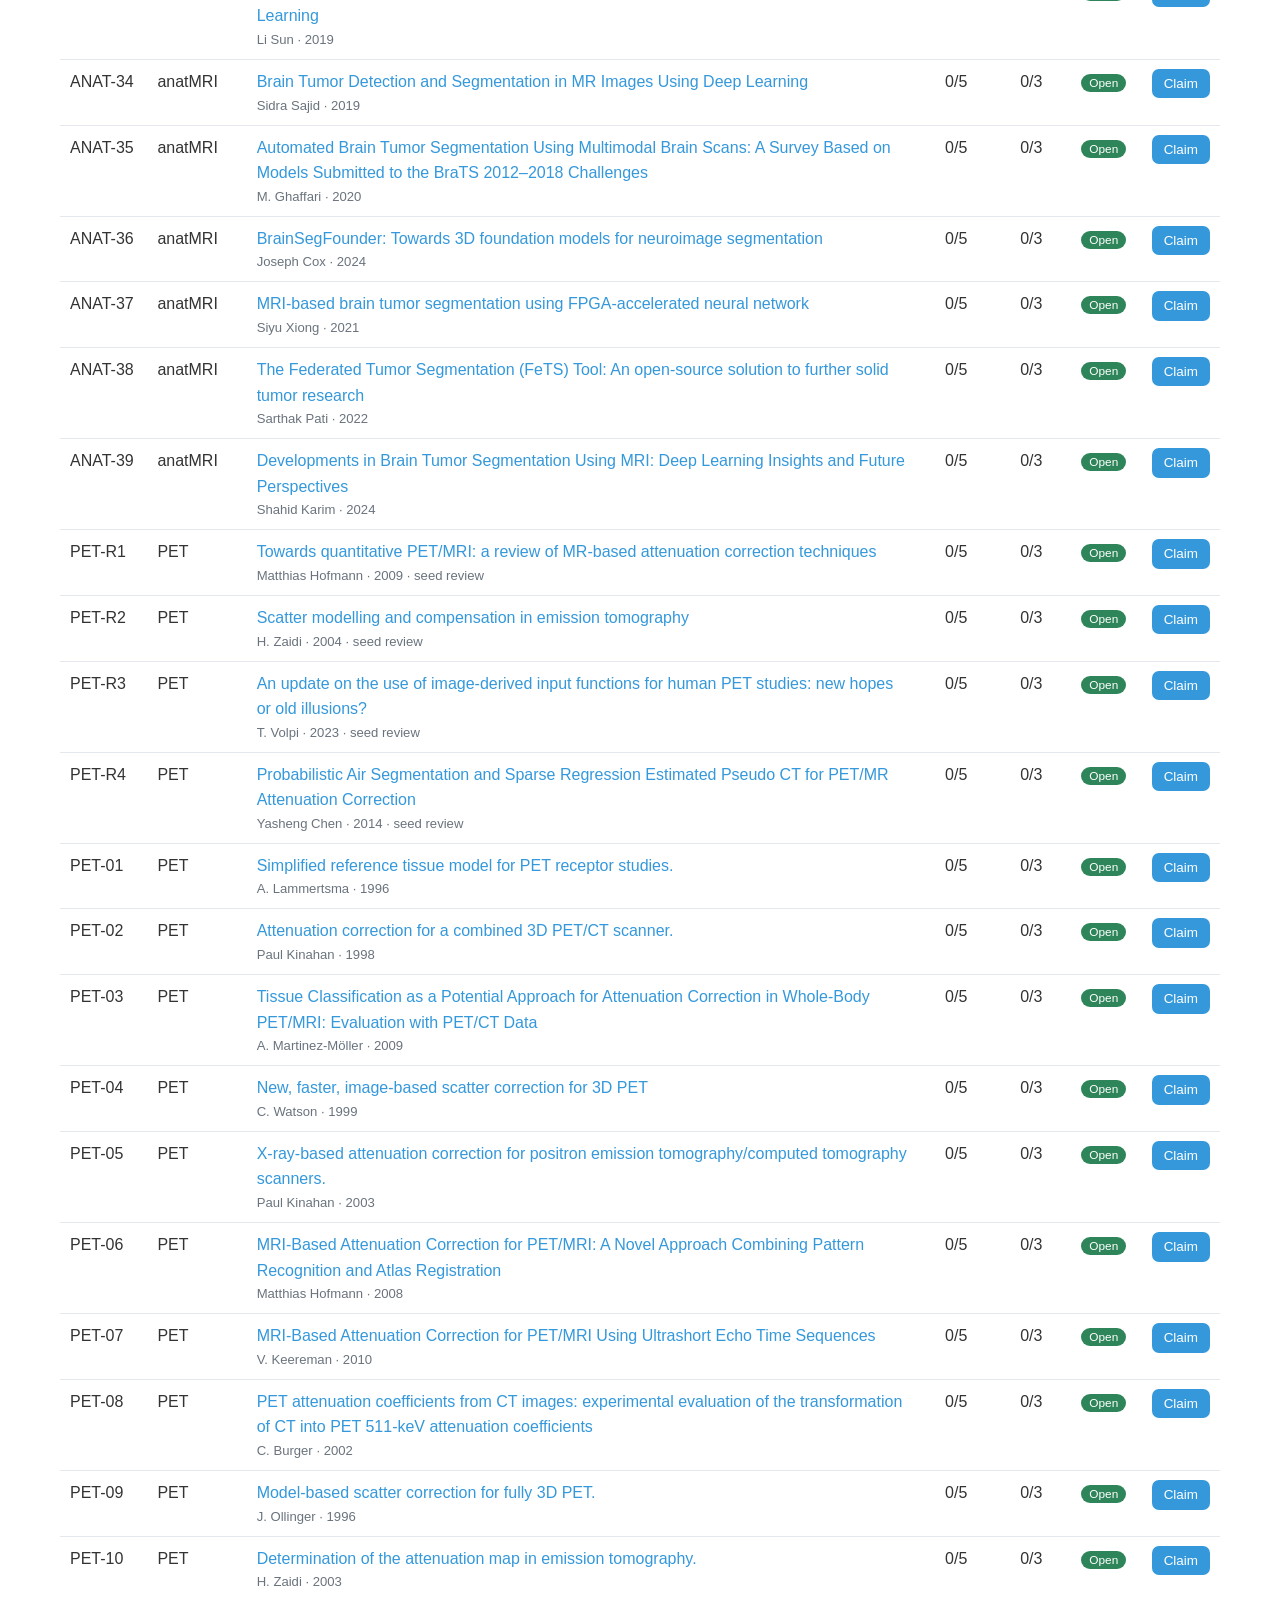
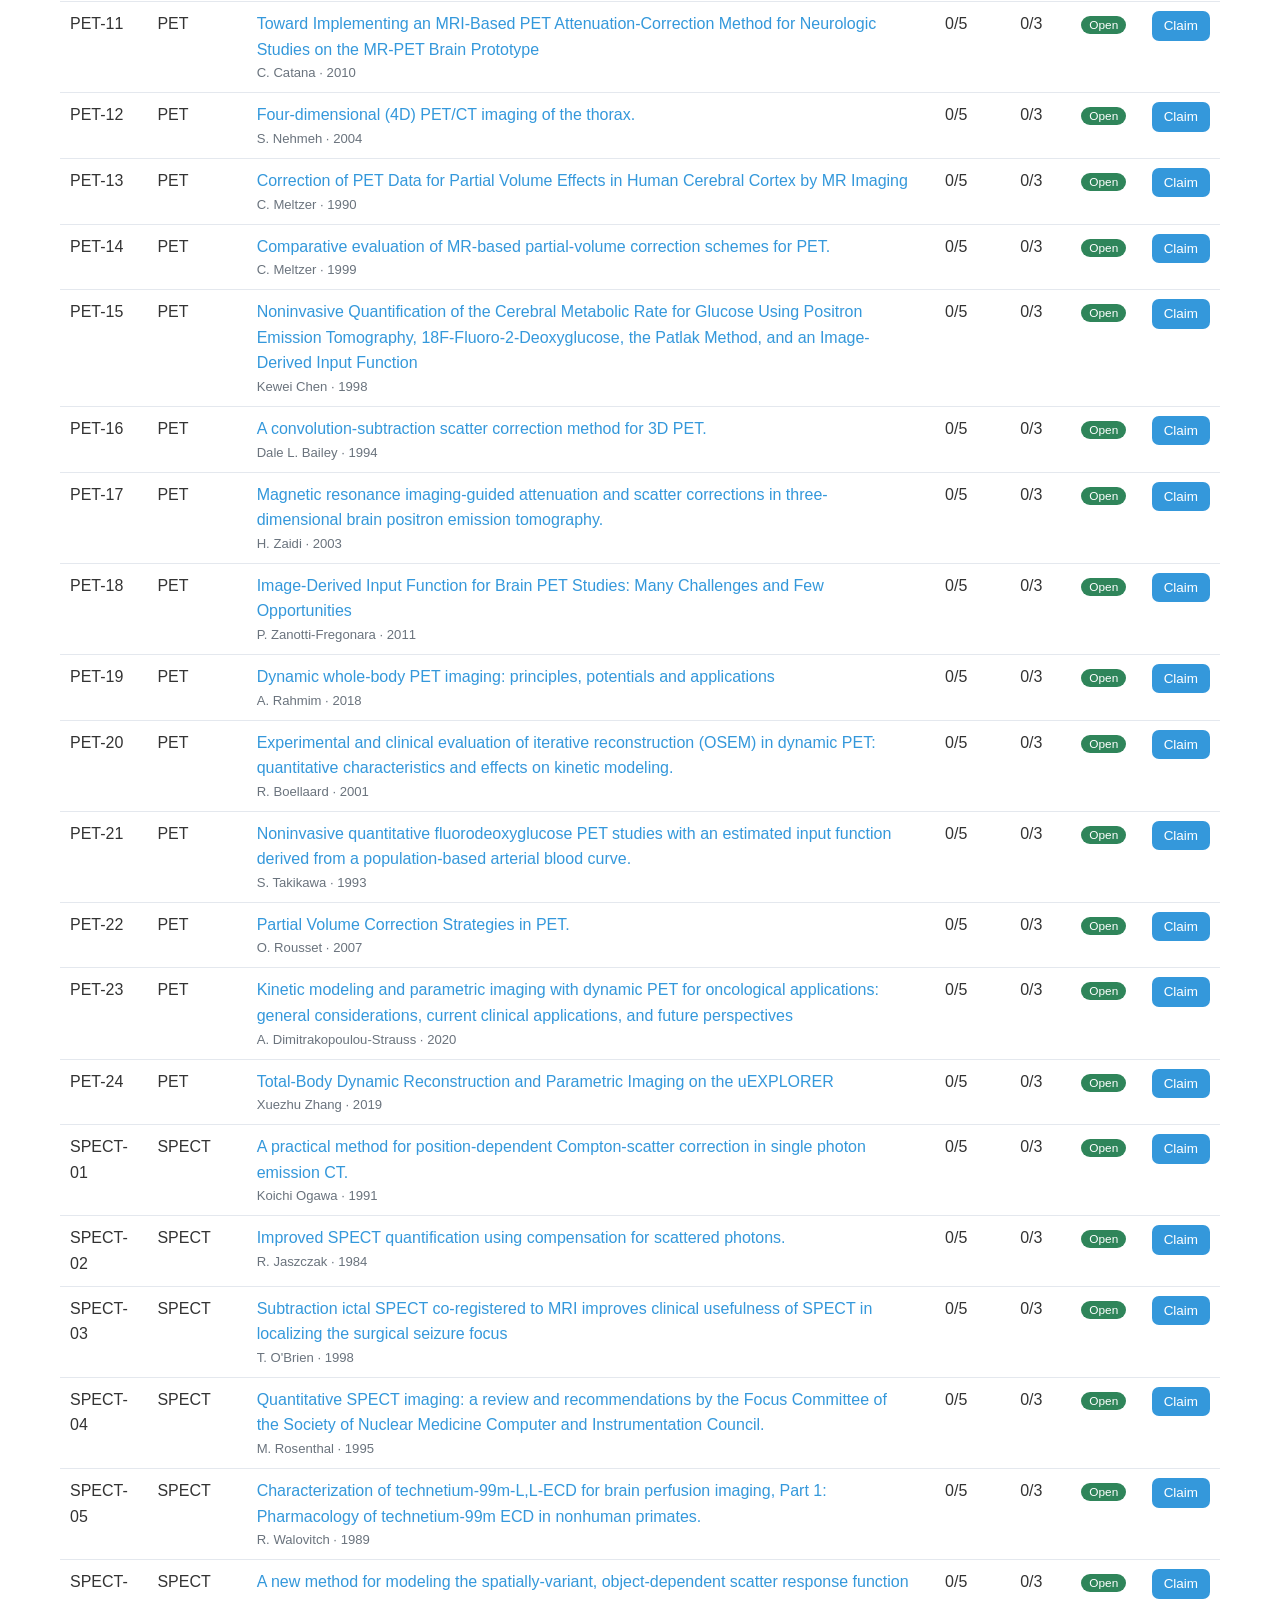
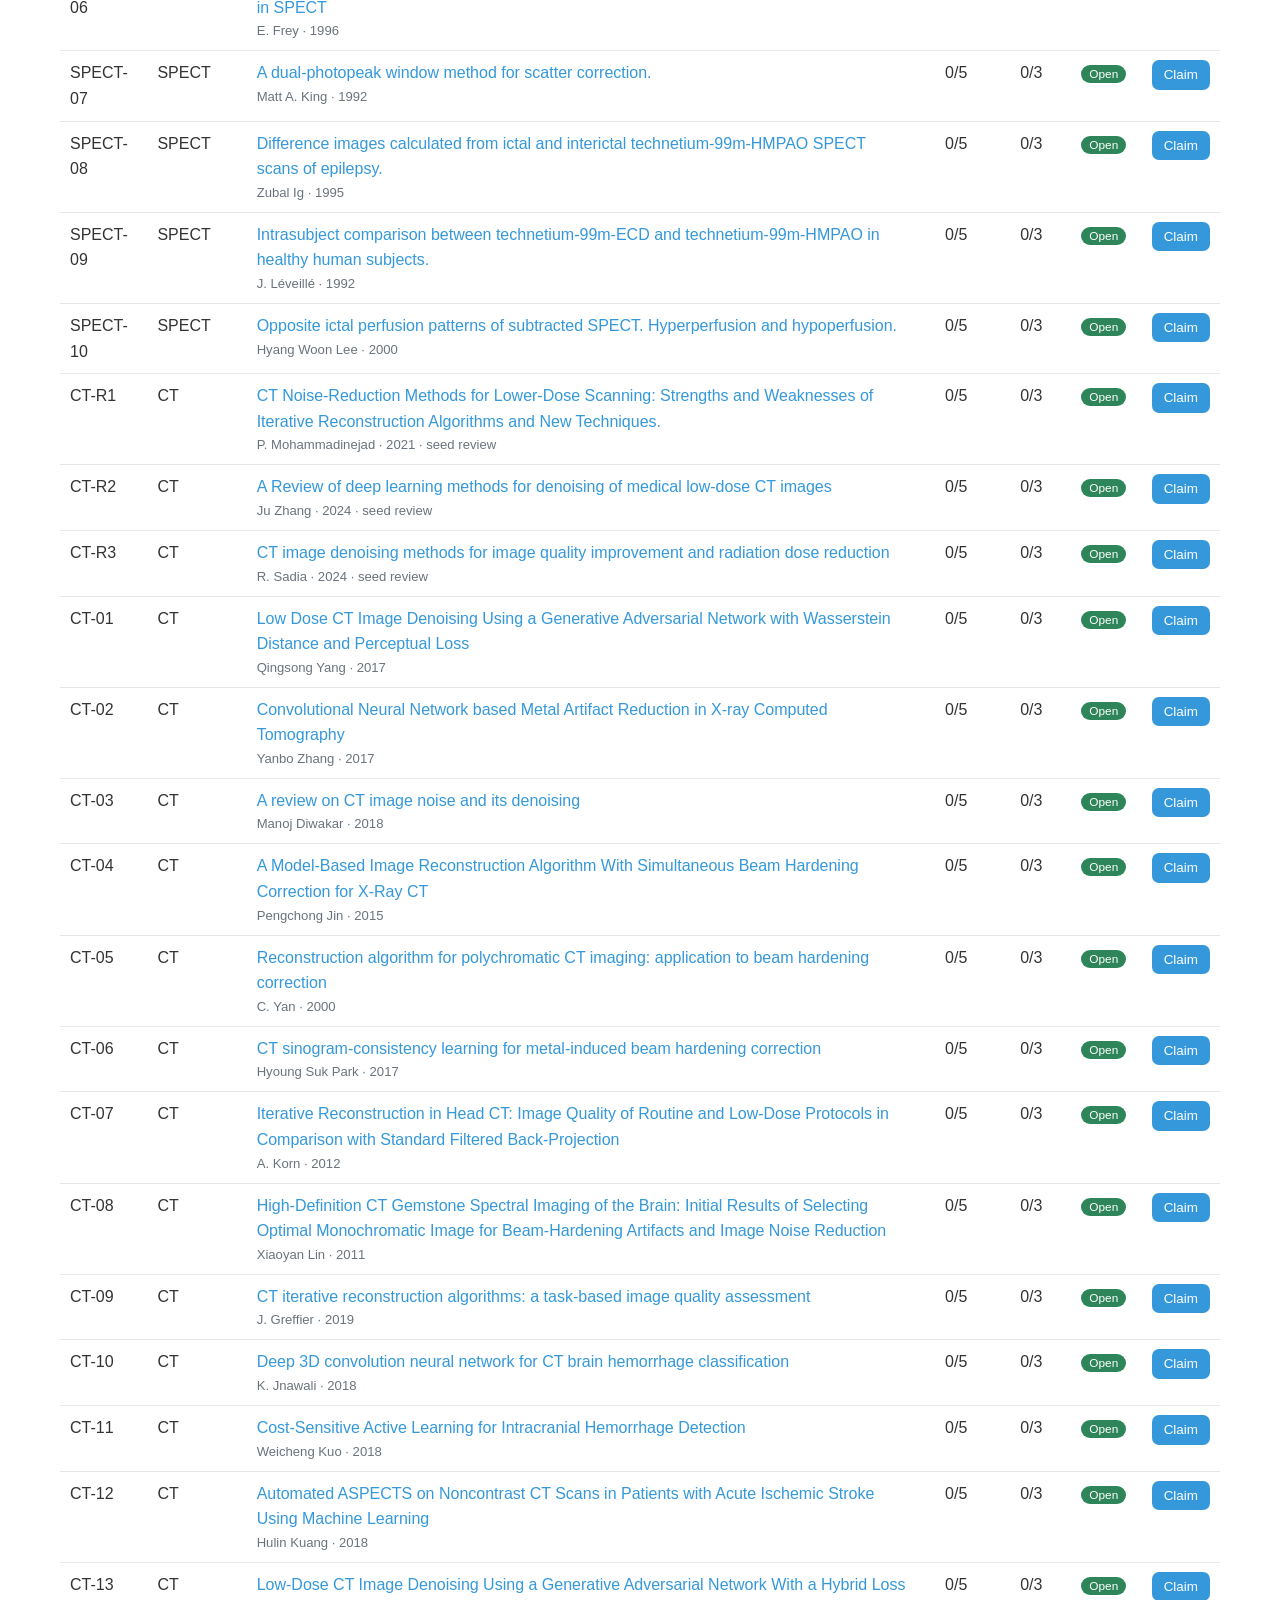
==== commit 0bbd98fe: "fix: recall fake S2 books, and real books, fix records" ====
--- a/docs/index.html
+++ b/docs/index.html
@@ -43,7 +43,7 @@
     <div class="container hero-inner">
       <p class="hero-kicker">INDoS COST Action WG3 · Automated Preprocessing Pipelines</p>
       <h1 id="hero-title">Federated Journal Club</h1>
-      <p class="hero-tagline">242 papers. 10 imaging modalities. <br />
+      <p class="hero-tagline">236 papers. 10 imaging modalities. <br />
            A crowdsourced endeavor to map the neuroimaging literature on preprocessing.</p>
 
       <!-- One tile per paper, coloured by reading progress; filled in by app.js from status.json. -->
@@ -80,7 +80,7 @@
         <a href="https://www.indos-costaction.eu/wg3">Working Group 3 — Automated Preprocessing
         Pipelines</a>. Summer is when labs quieten, supervisors travel, and trainee projects stall.
         So we spend it reading: participants collectively read and critically annotate a curated
-        pool of <strong>242 preprocessing papers</strong> spanning nine imaging modalities plus a
+        pool of <strong>236 preprocessing papers</strong> spanning nine imaging modalities plus a
         cross-modality methods category. Between us we build a critically-read map of the field
         that no single lab could assemble alone.</p>
 
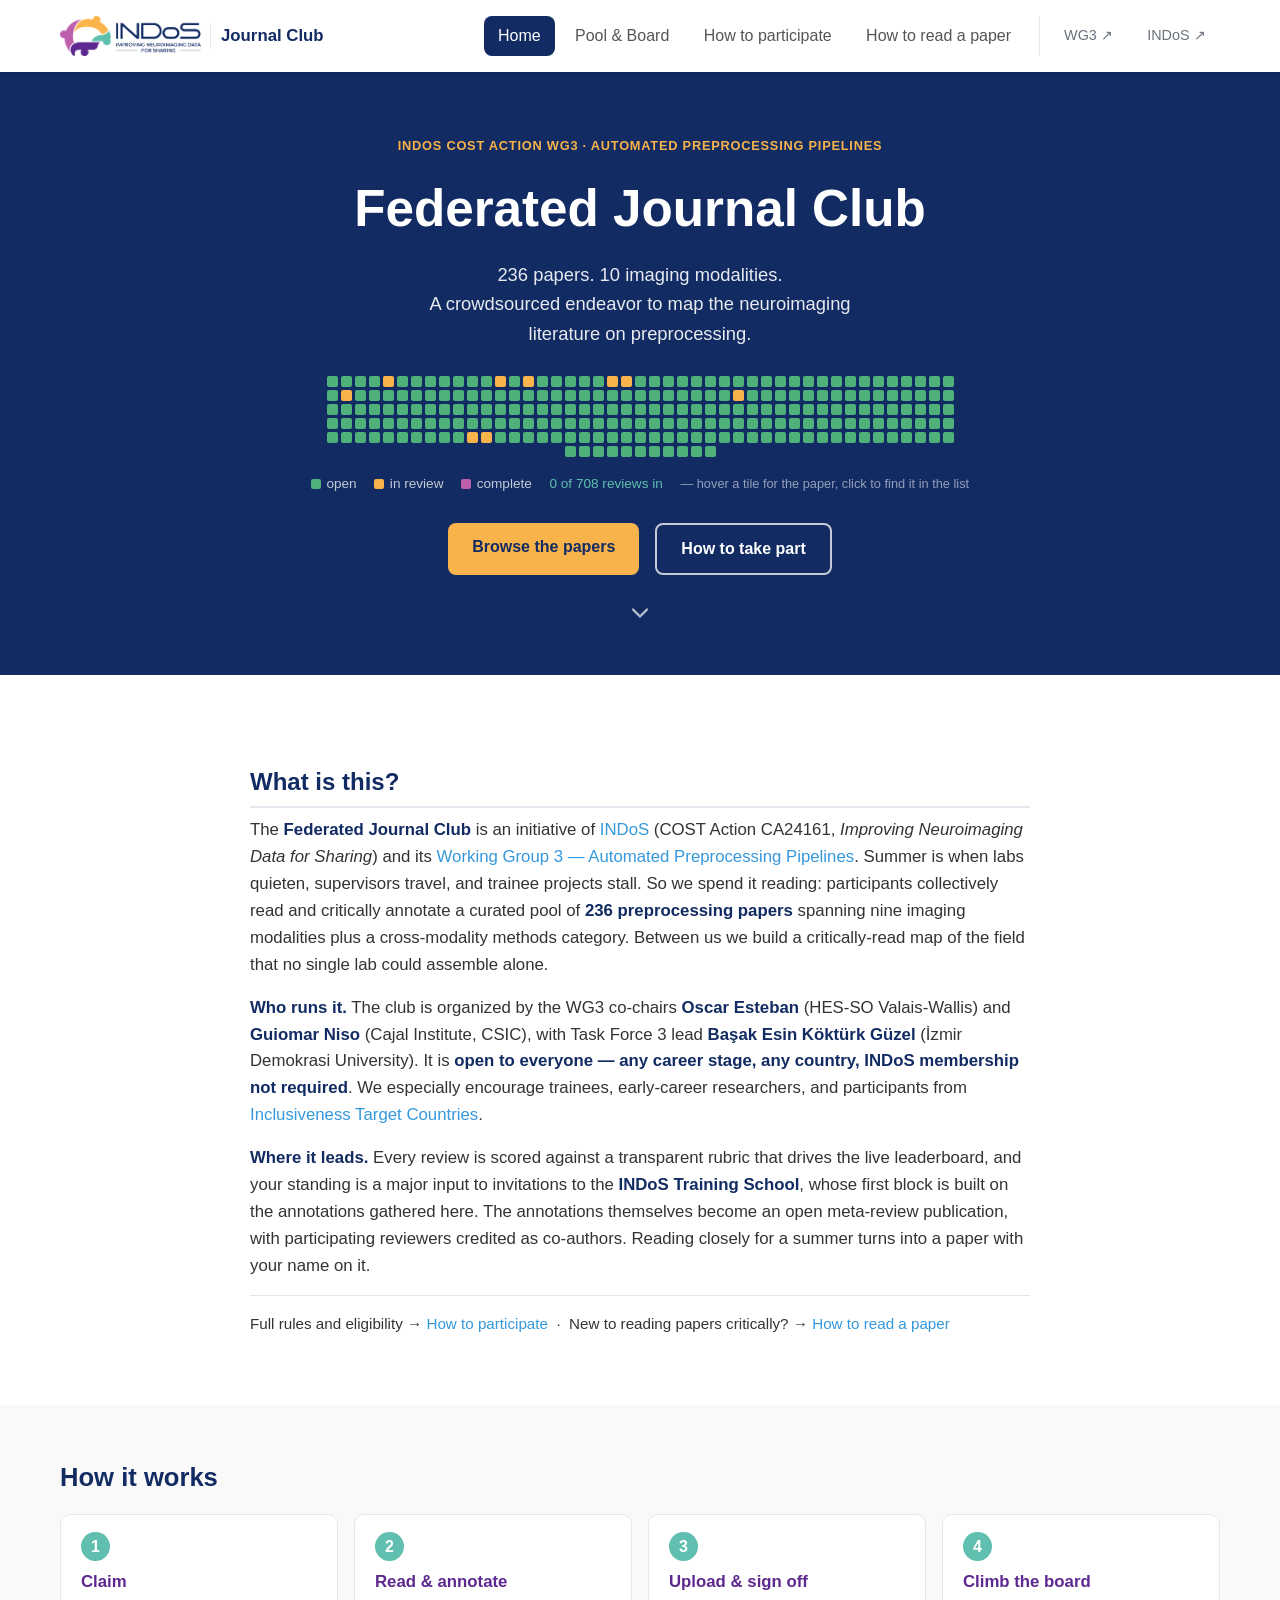
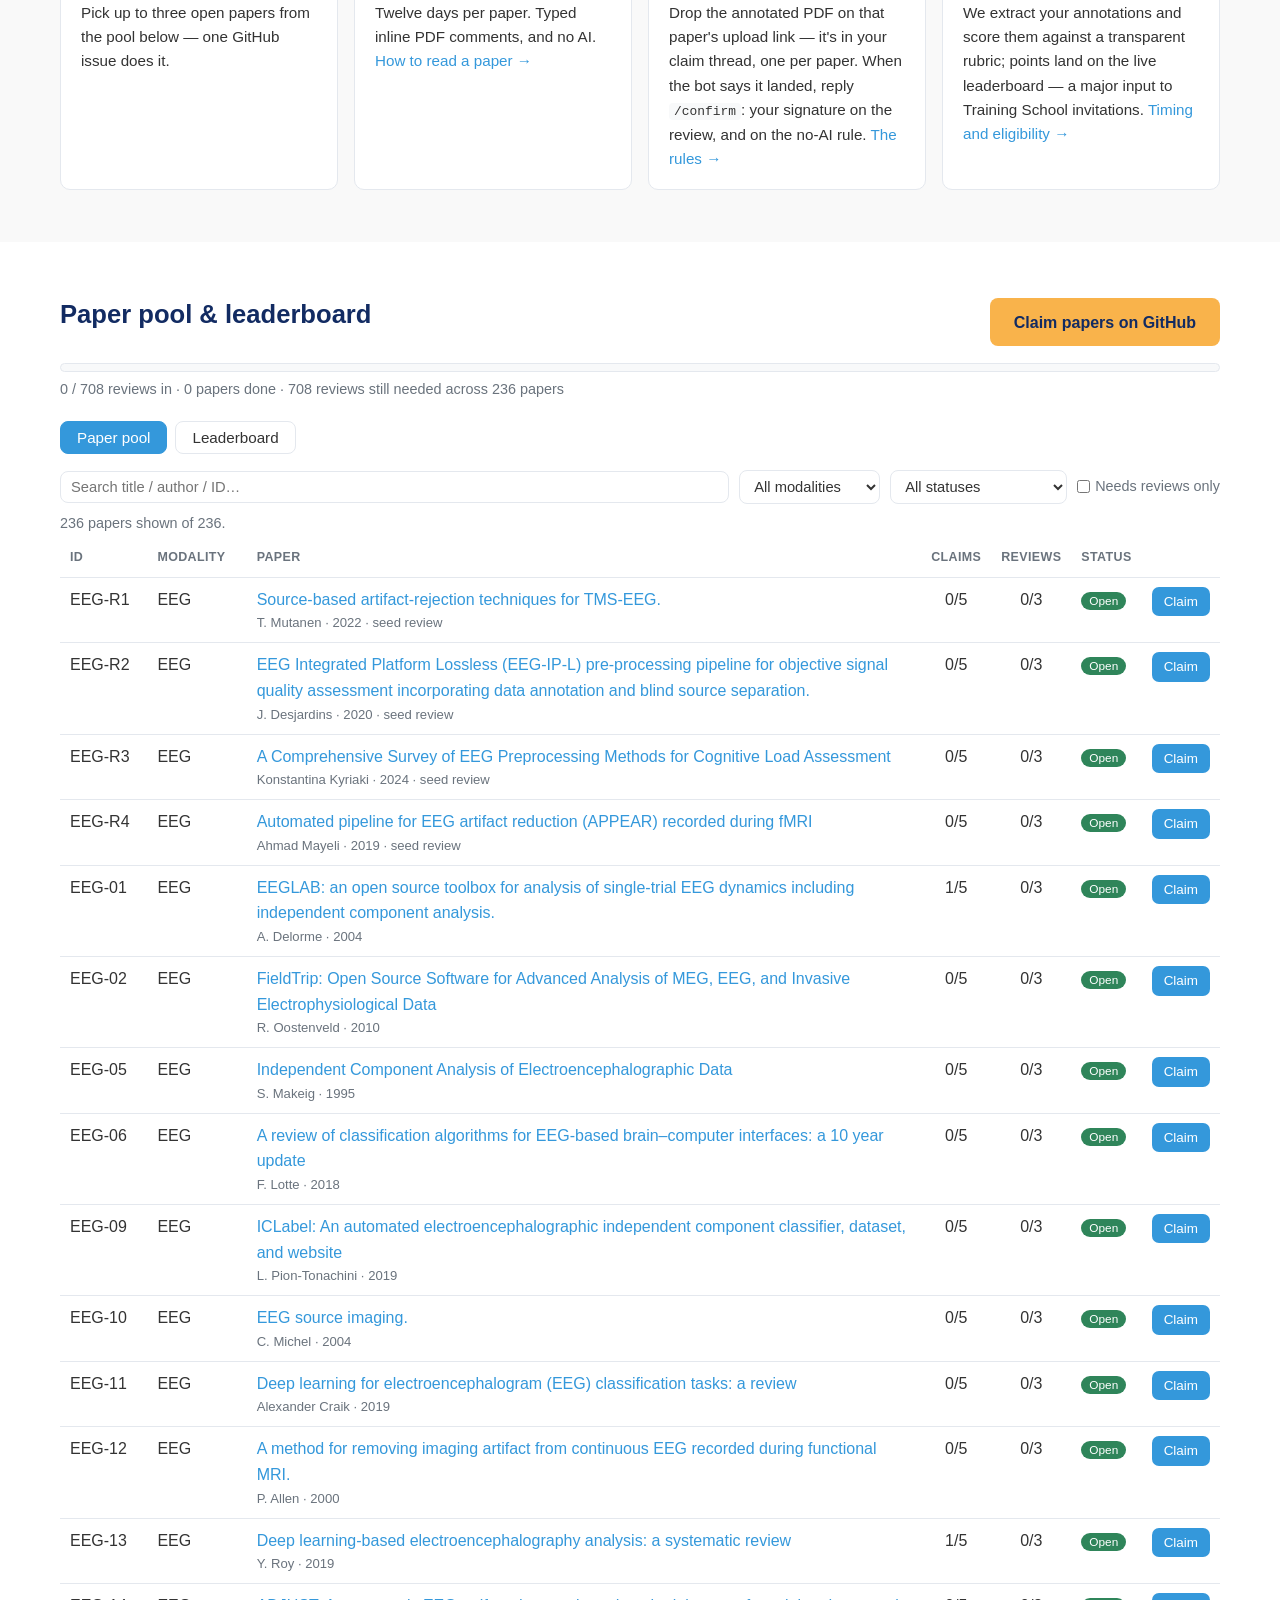
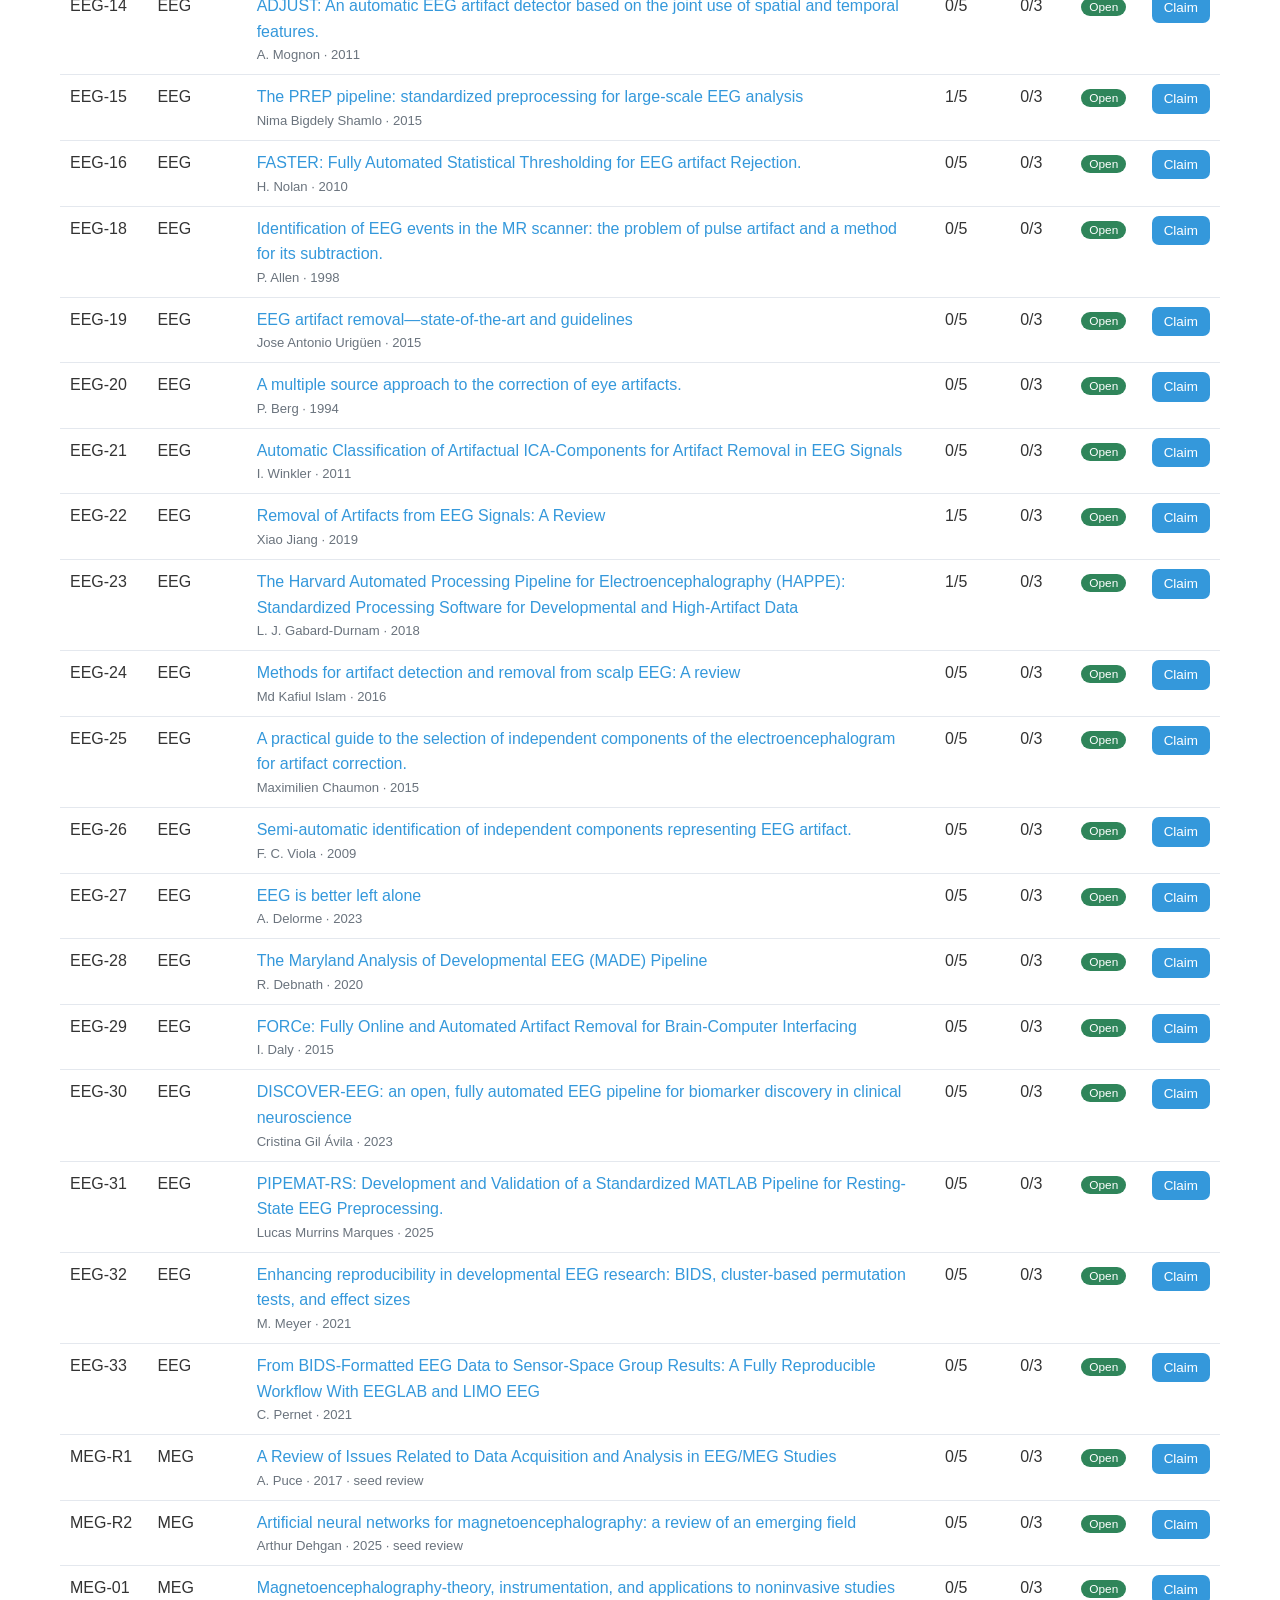
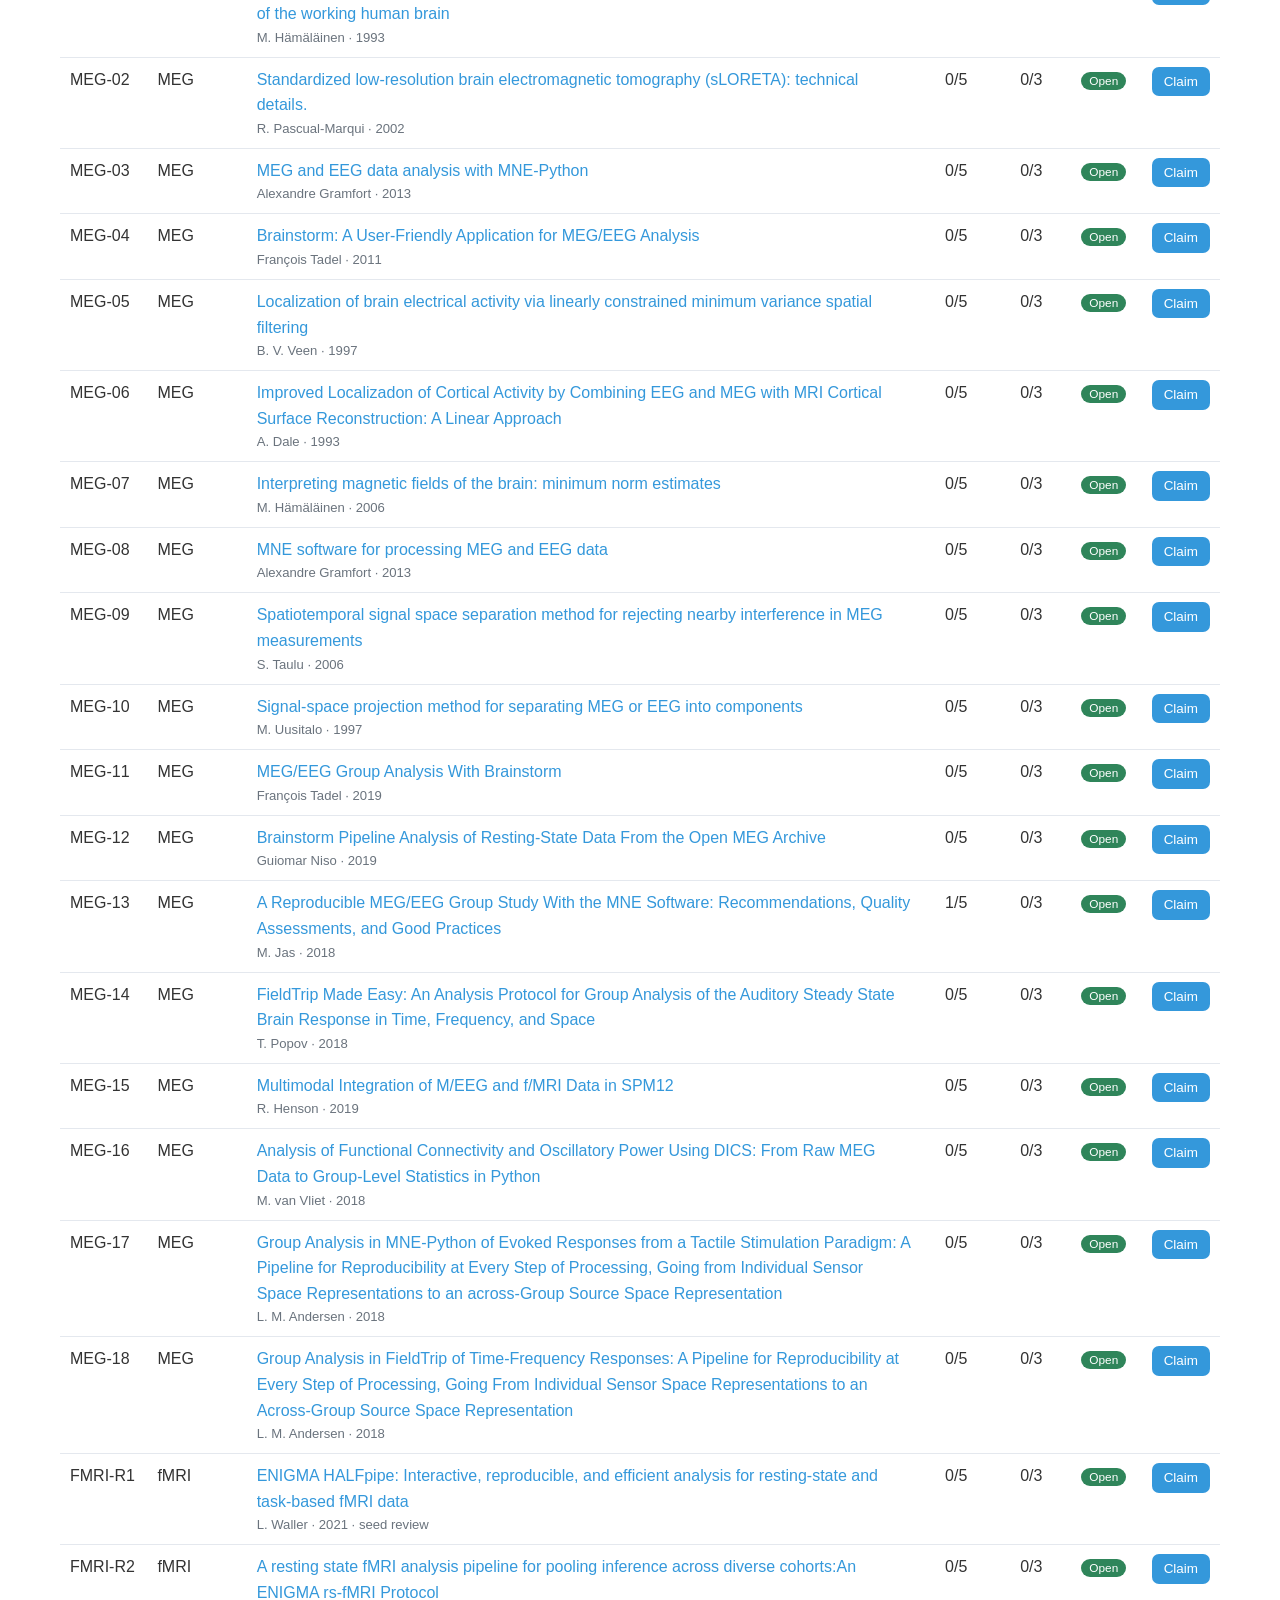
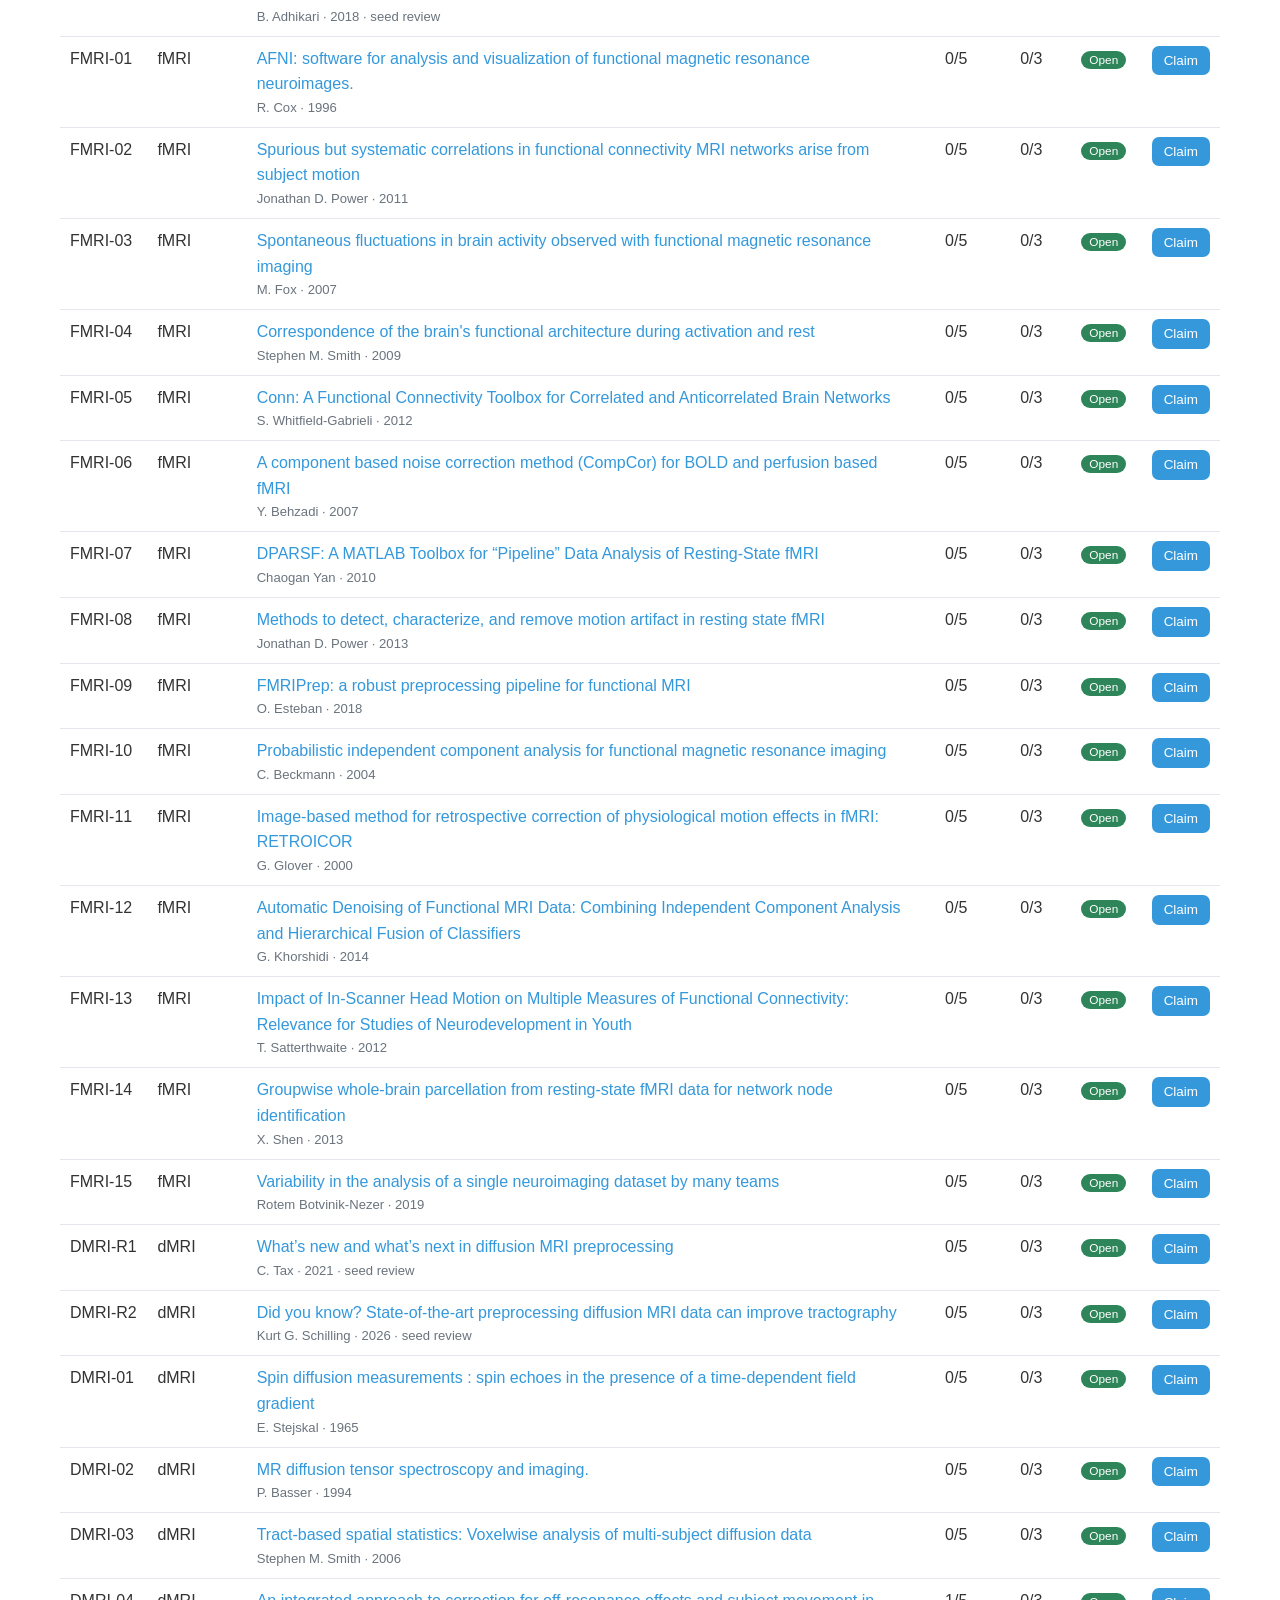
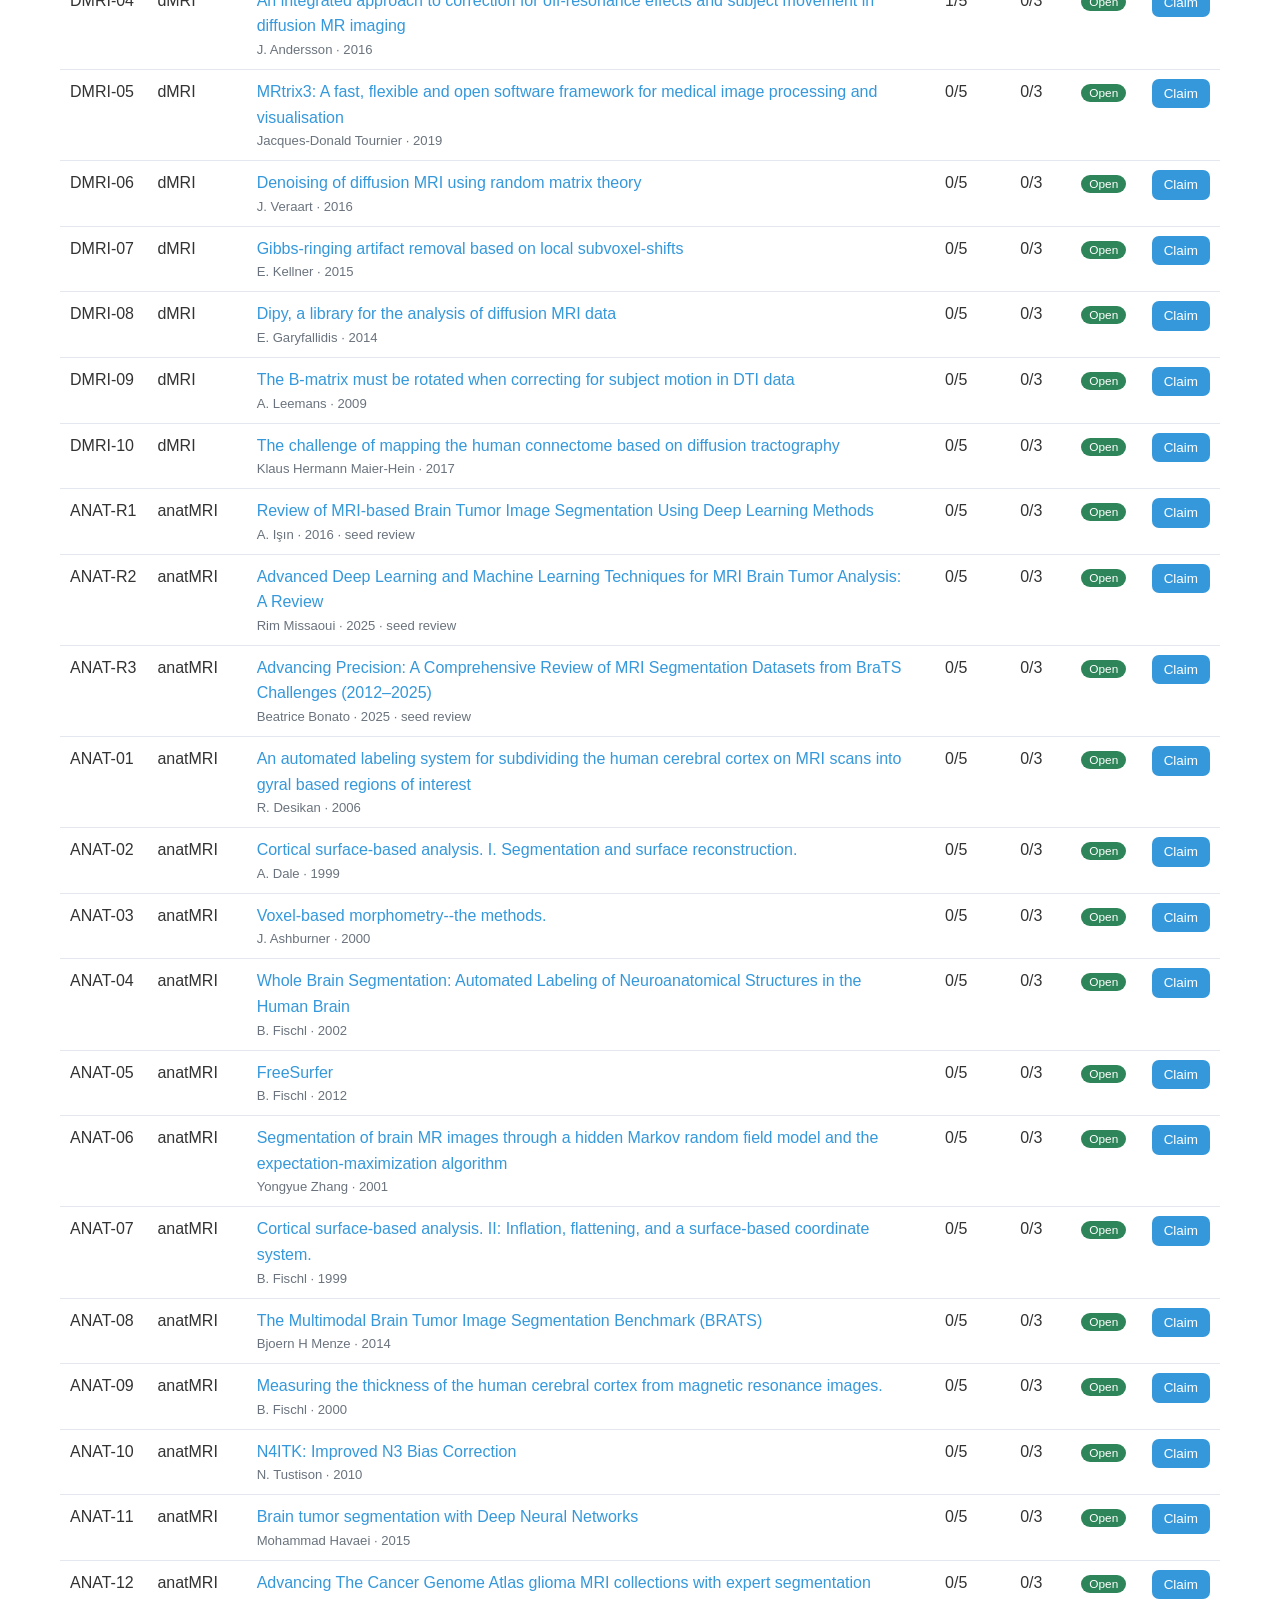
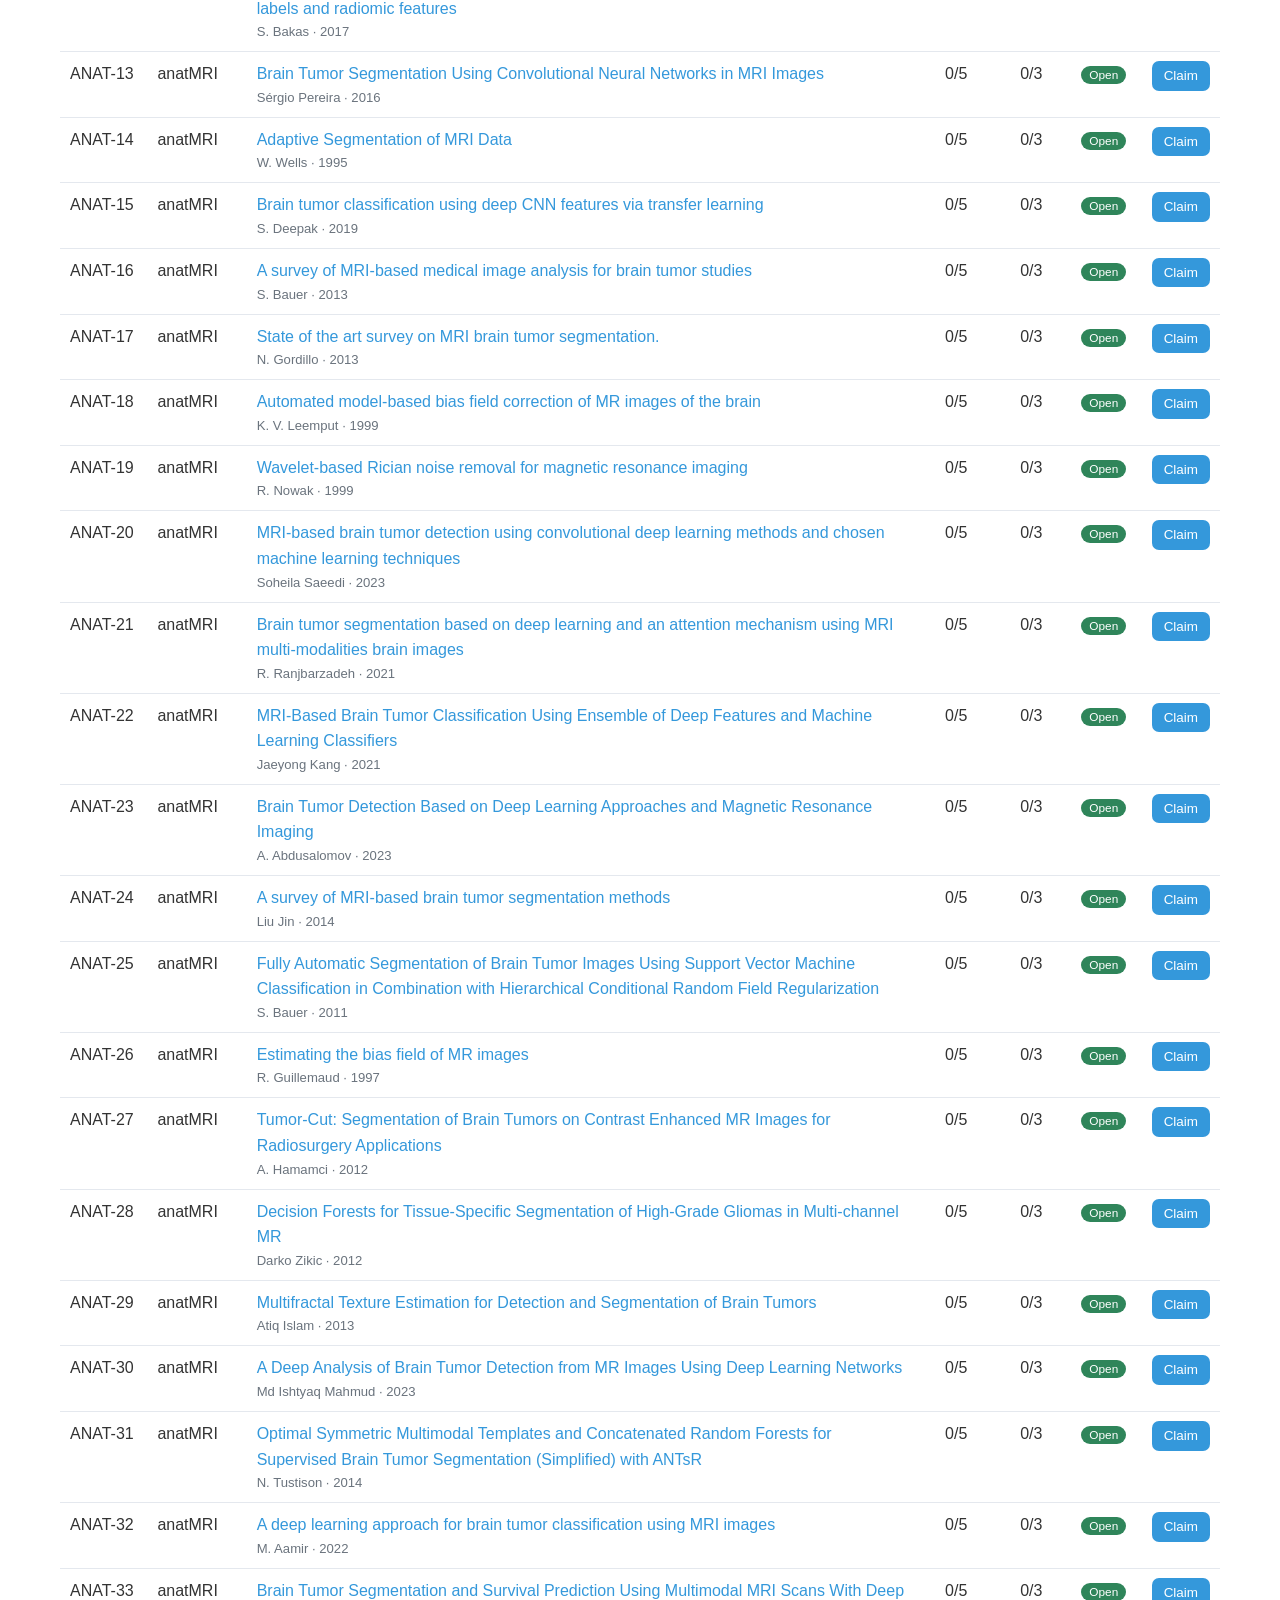
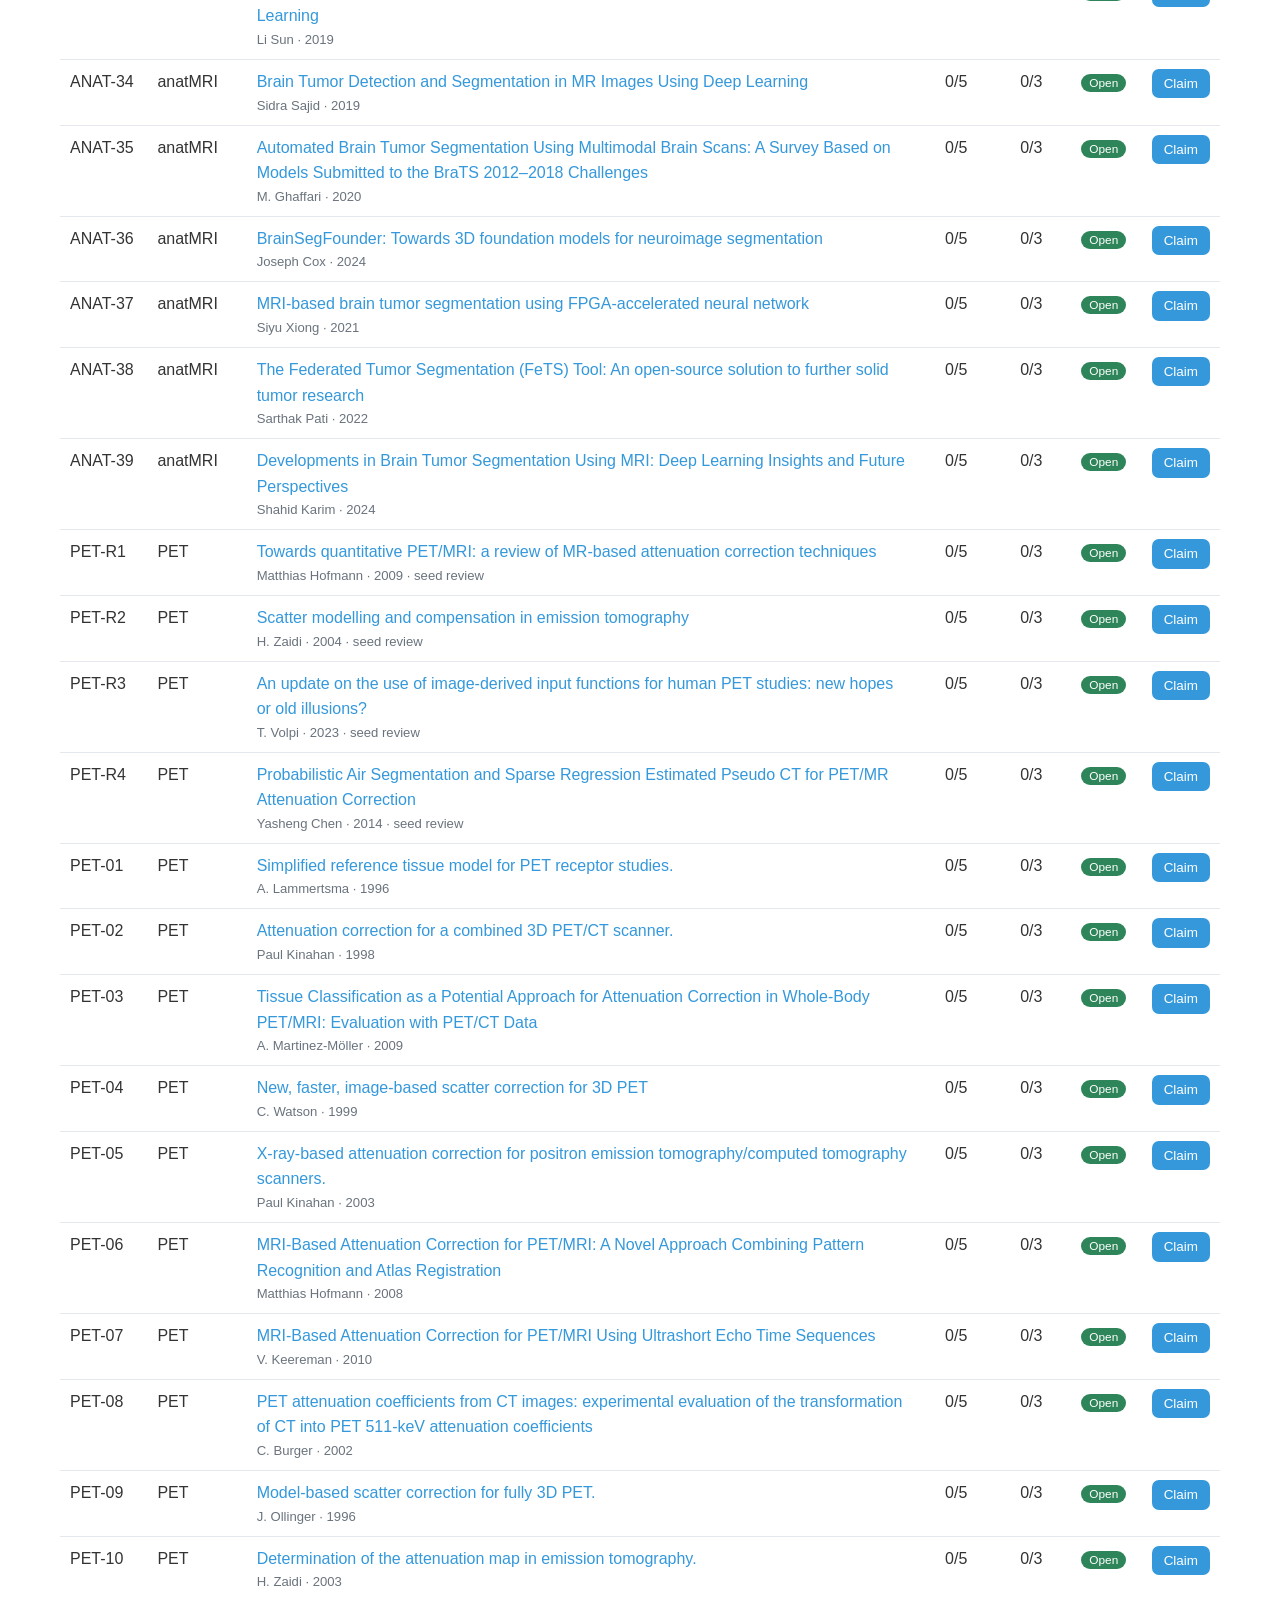
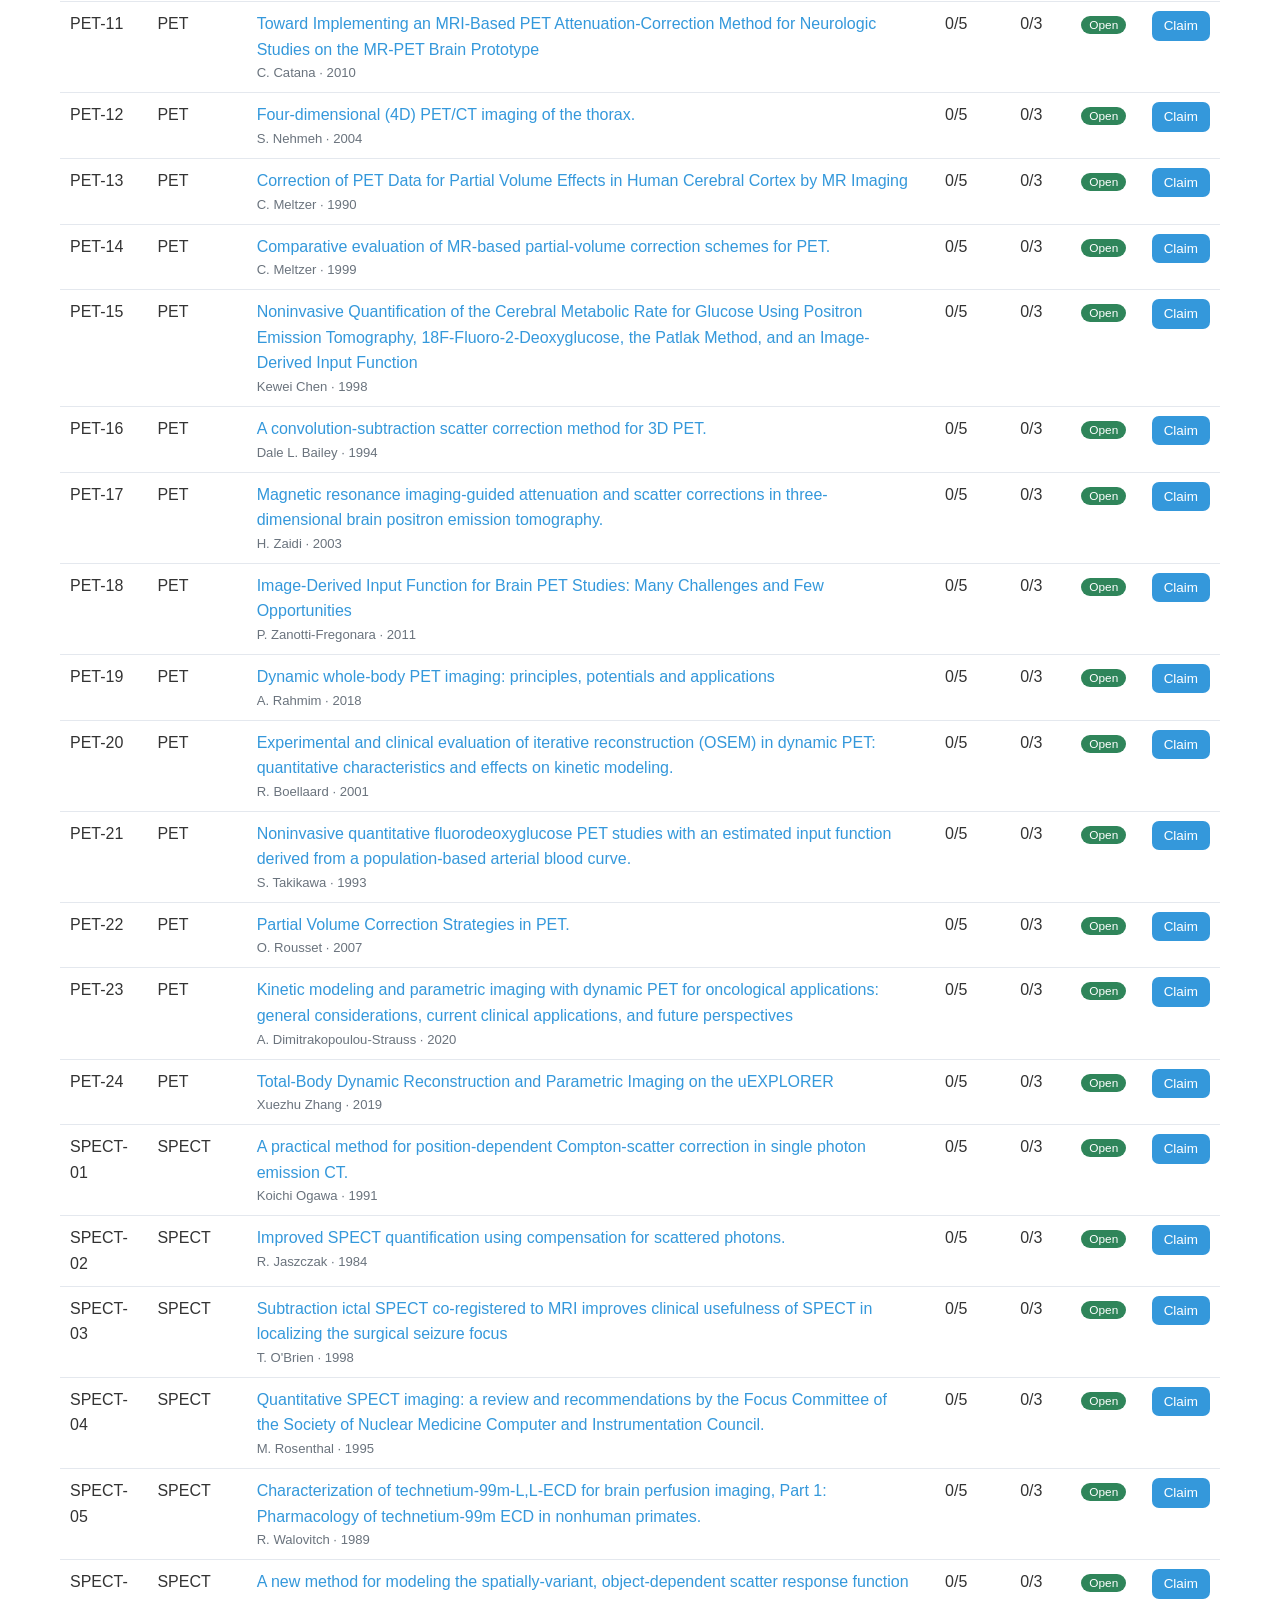
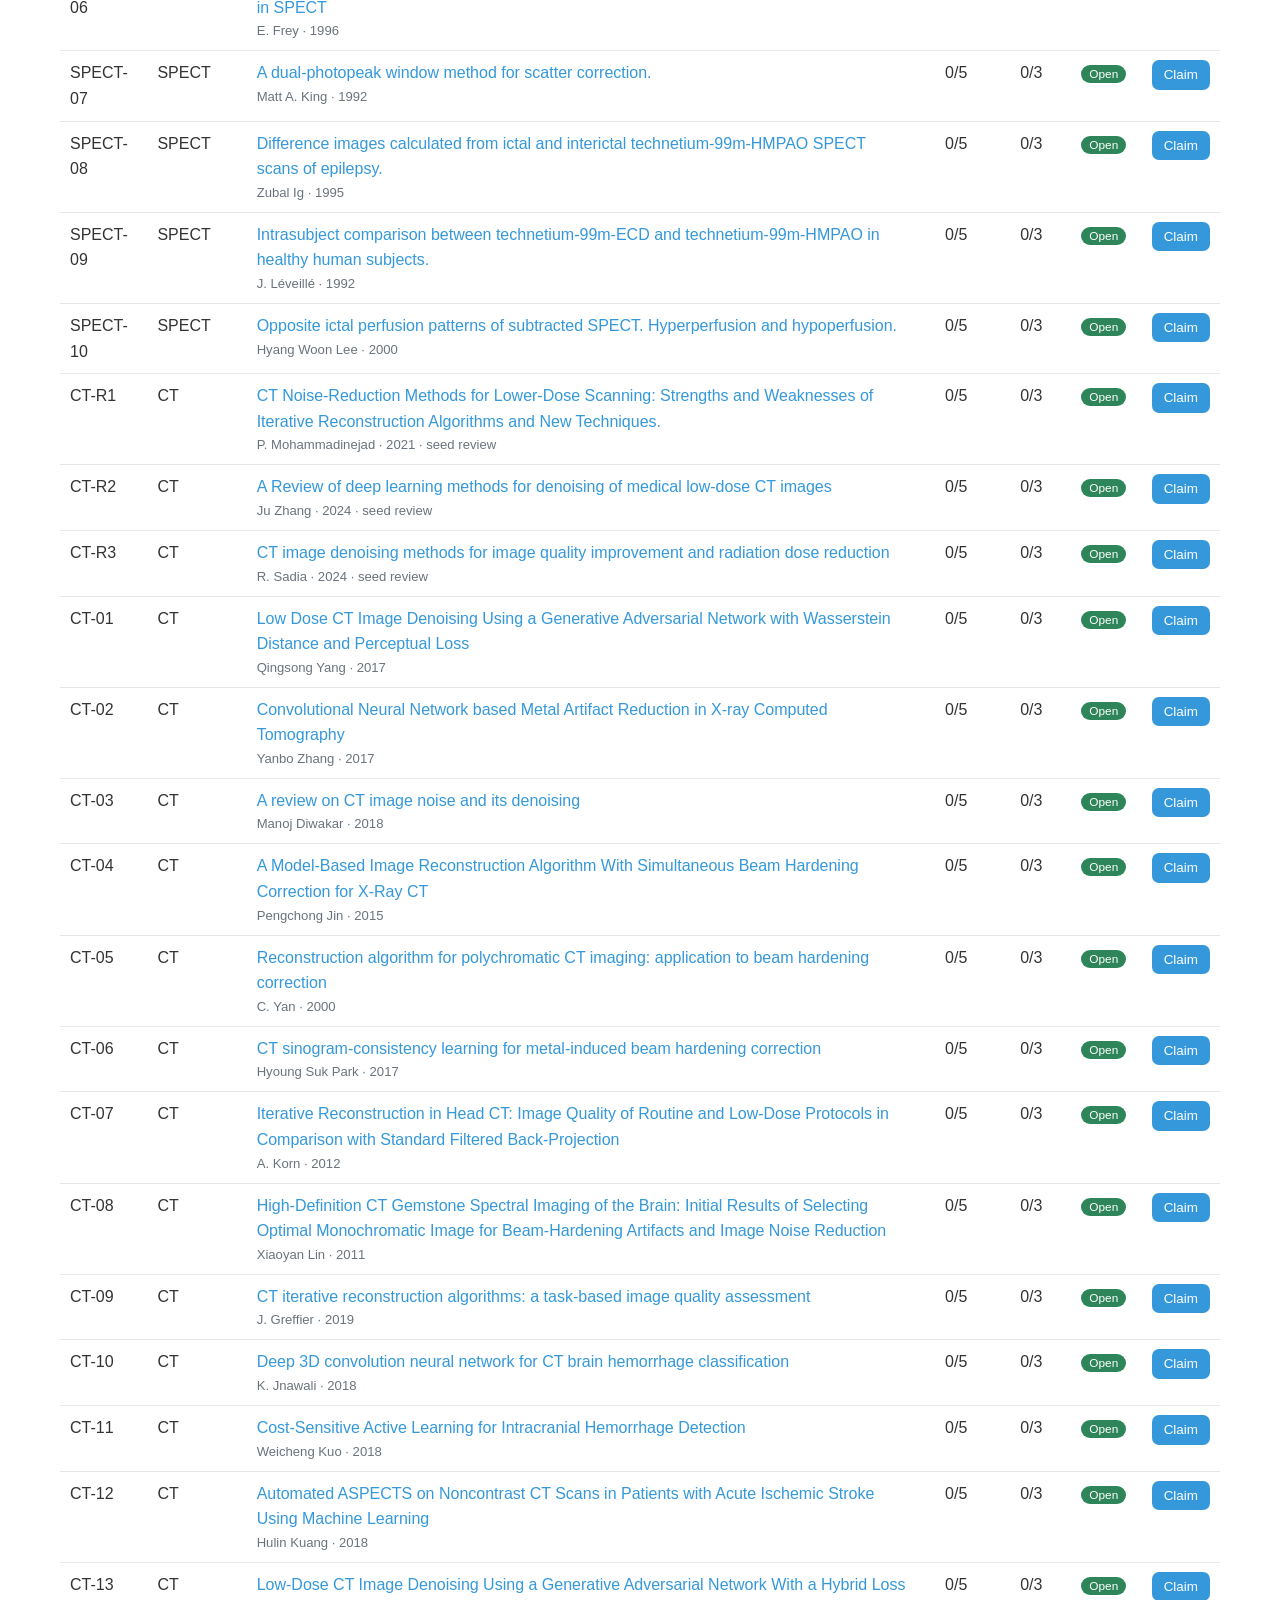
==== commit d3b43e78: "style: consistency pass over the message catalogue Read end to end now that every sentence sits in o" ====
--- a/docs/index.html
+++ b/docs/index.html
@@ -84,7 +84,7 @@
         cross-modality methods category. Between us we build a critically-read map of the field
         that no single lab could assemble alone.</p>
 
-      <p><strong>Who runs it.</strong> The club is organised by the WG3 co-chairs
+      <p><strong>Who runs it.</strong> The club is organized by the WG3 co-chairs
         <strong>Oscar Esteban</strong> (HES-SO Valais-Wallis) and <strong>Guiomar Niso</strong>
         (Cajal Institute, CSIC), with Task Force 3 lead <strong>Başak Esin Köktürk Güzel</strong>
         (İzmir Demokrasi University). It is
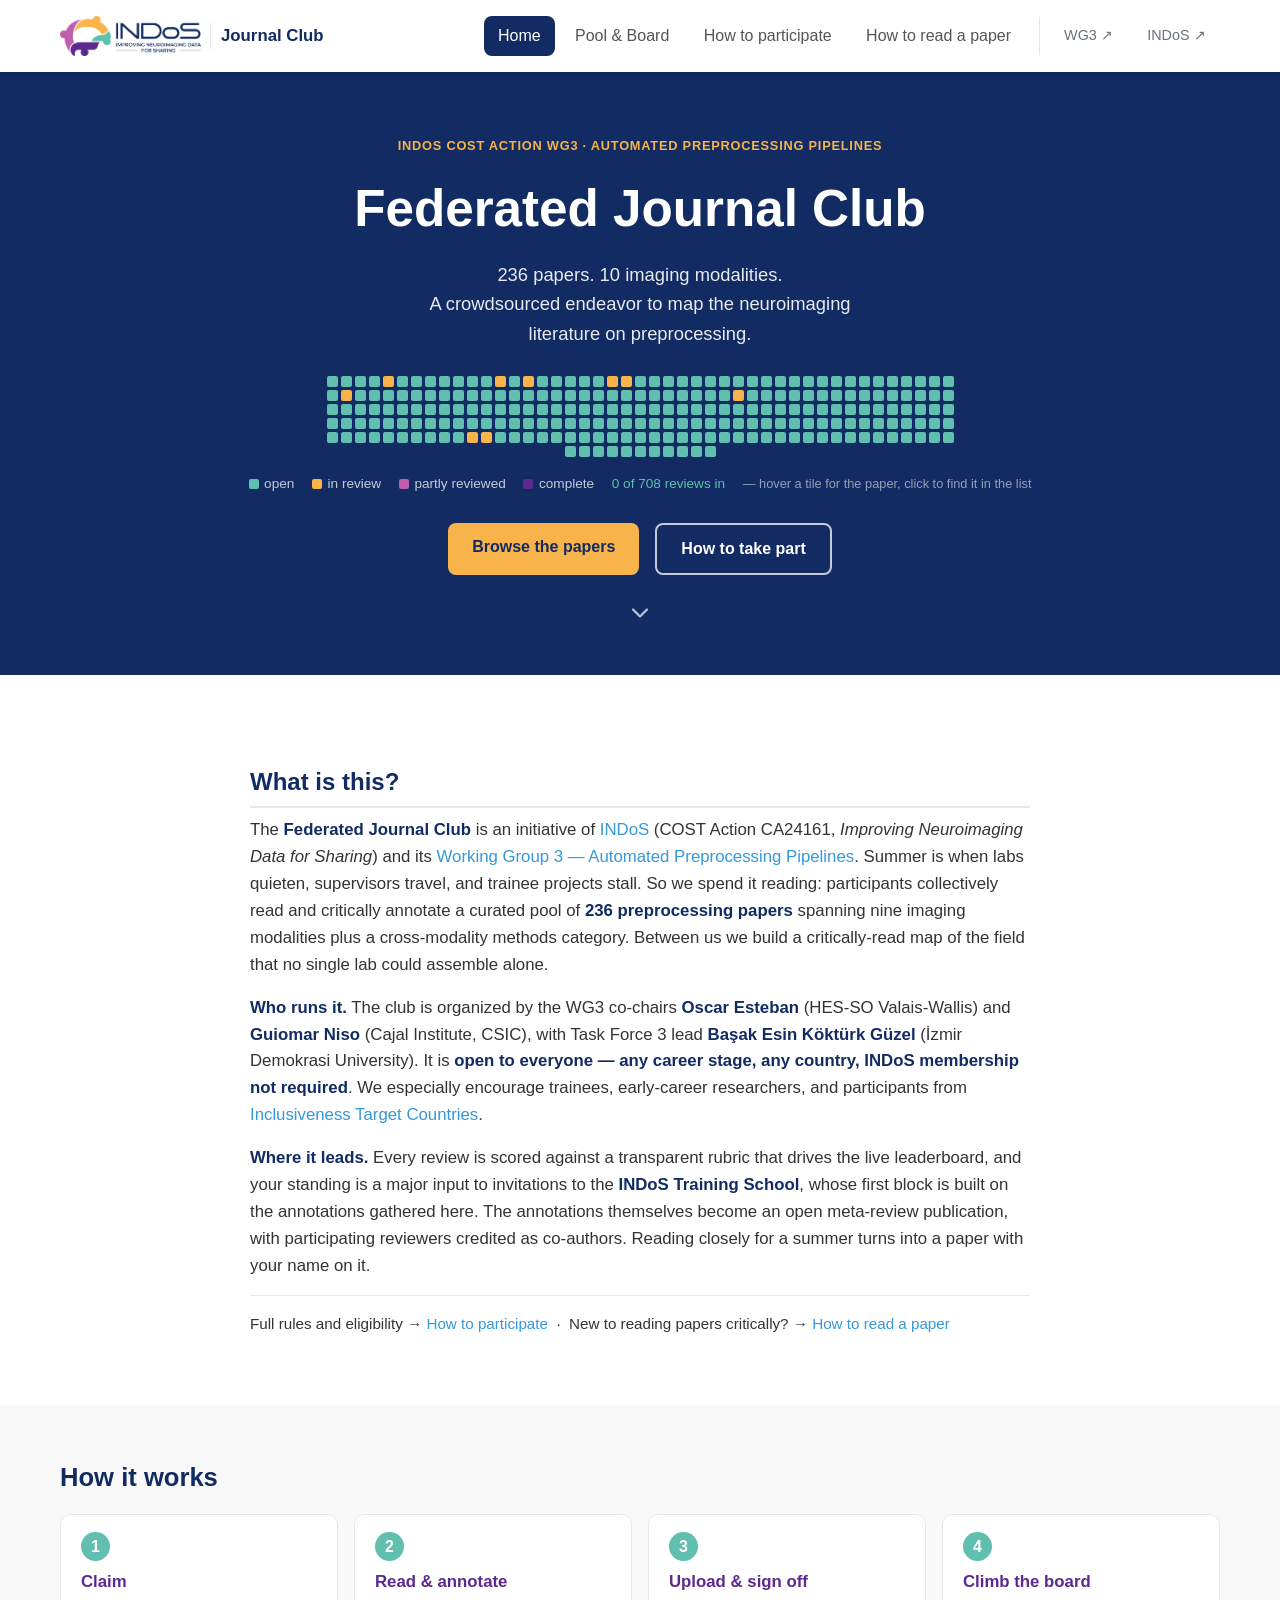
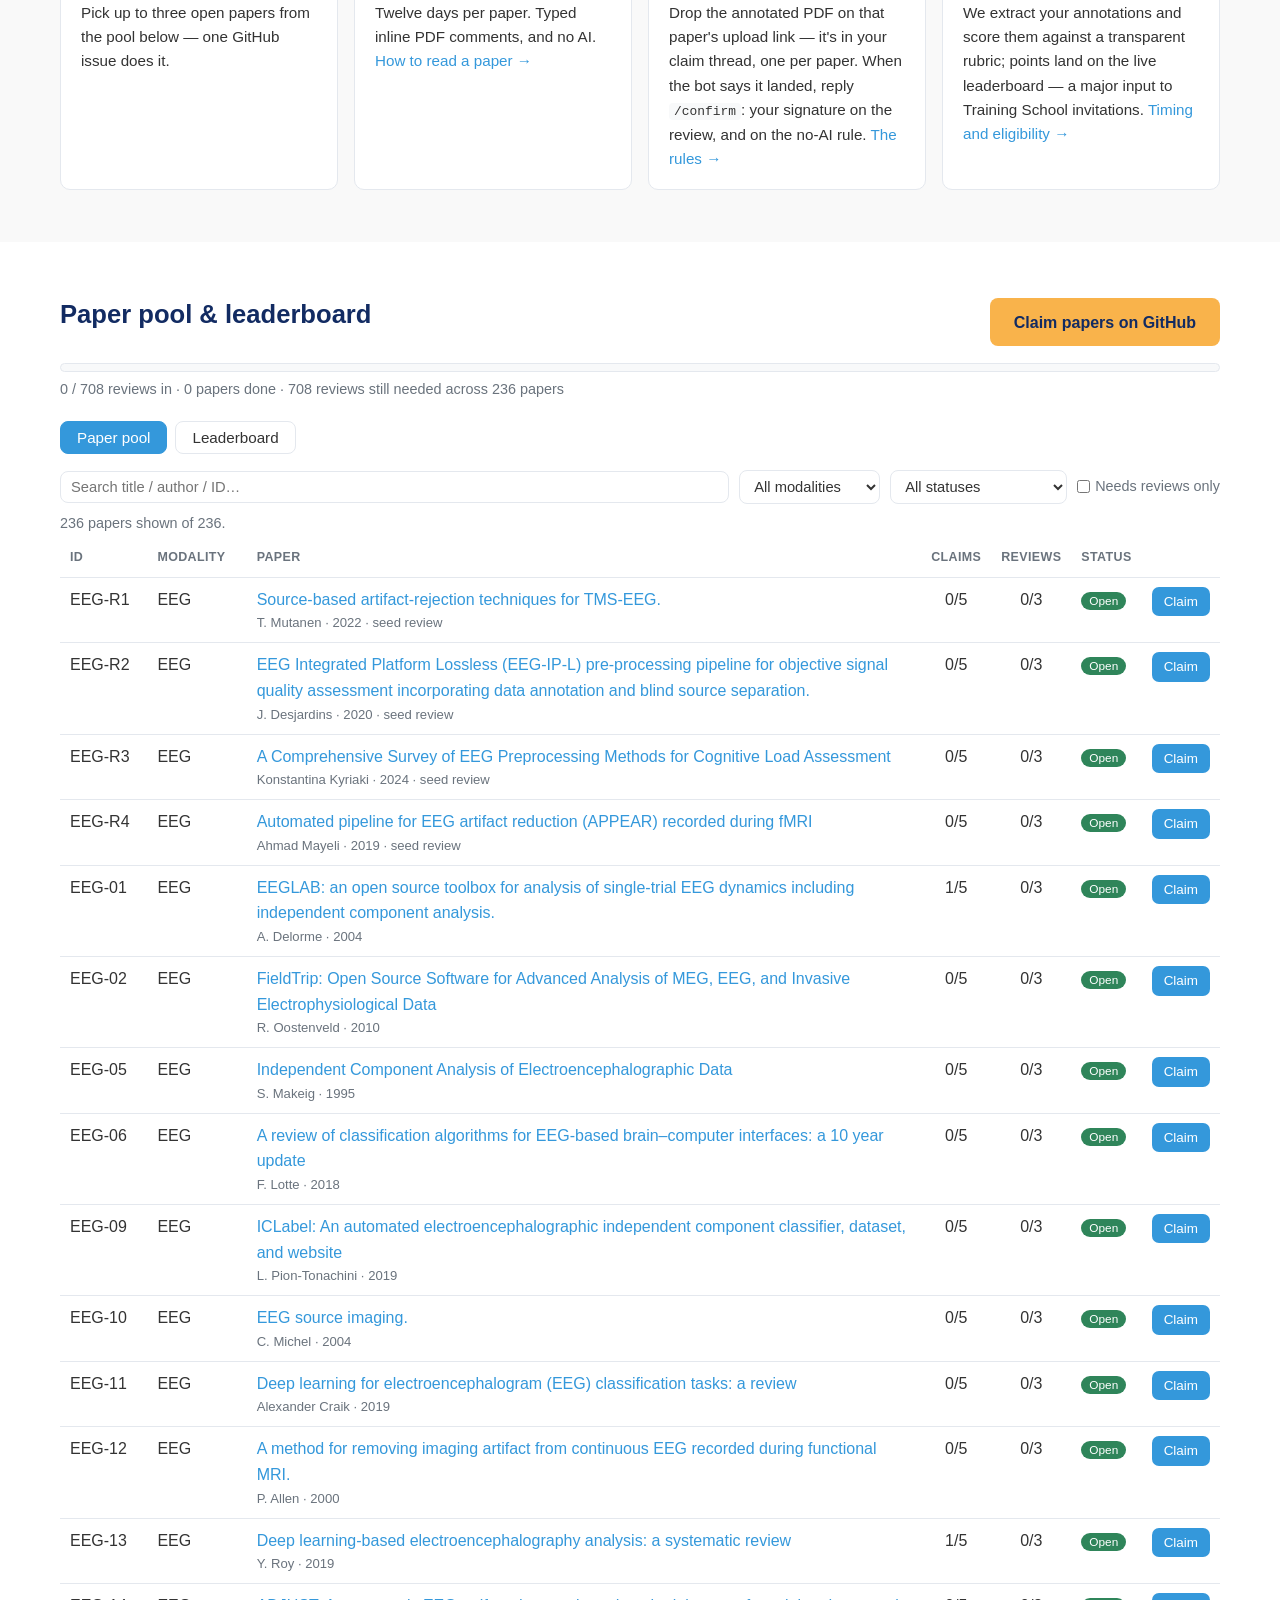
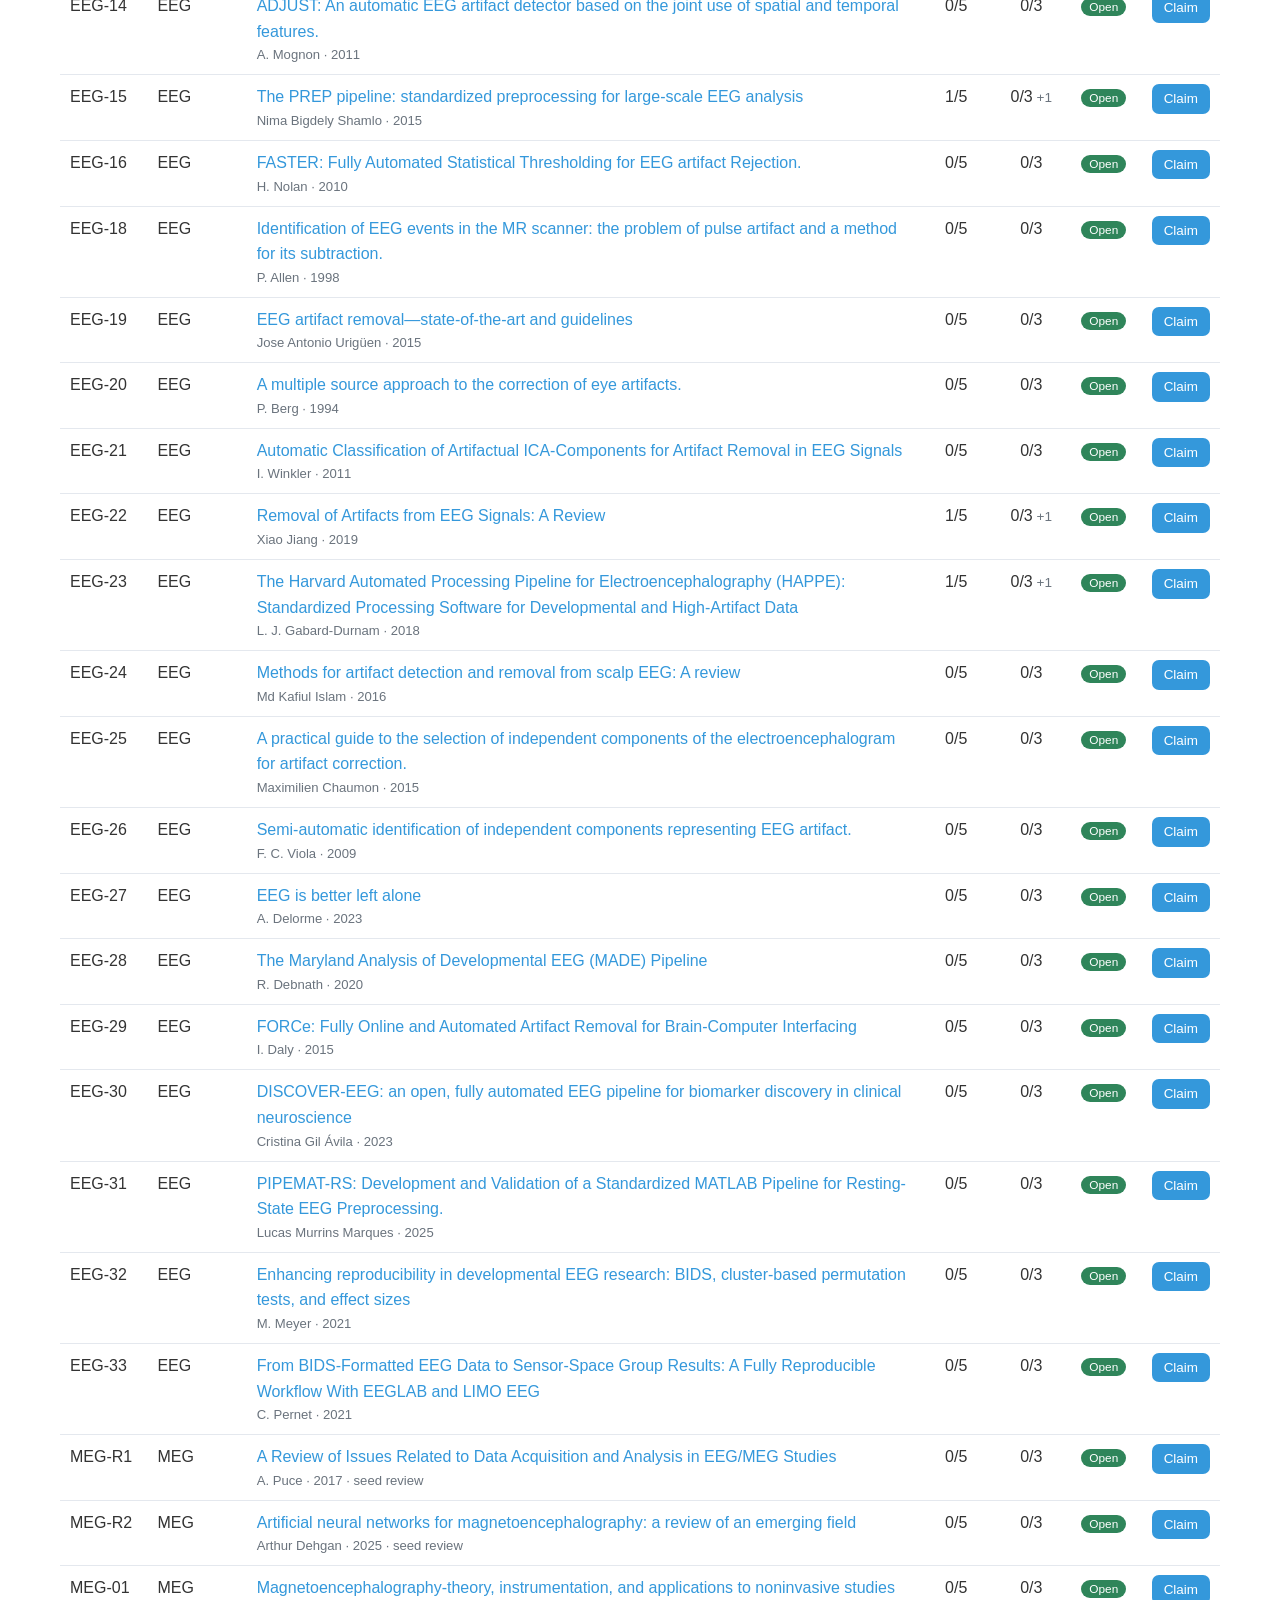
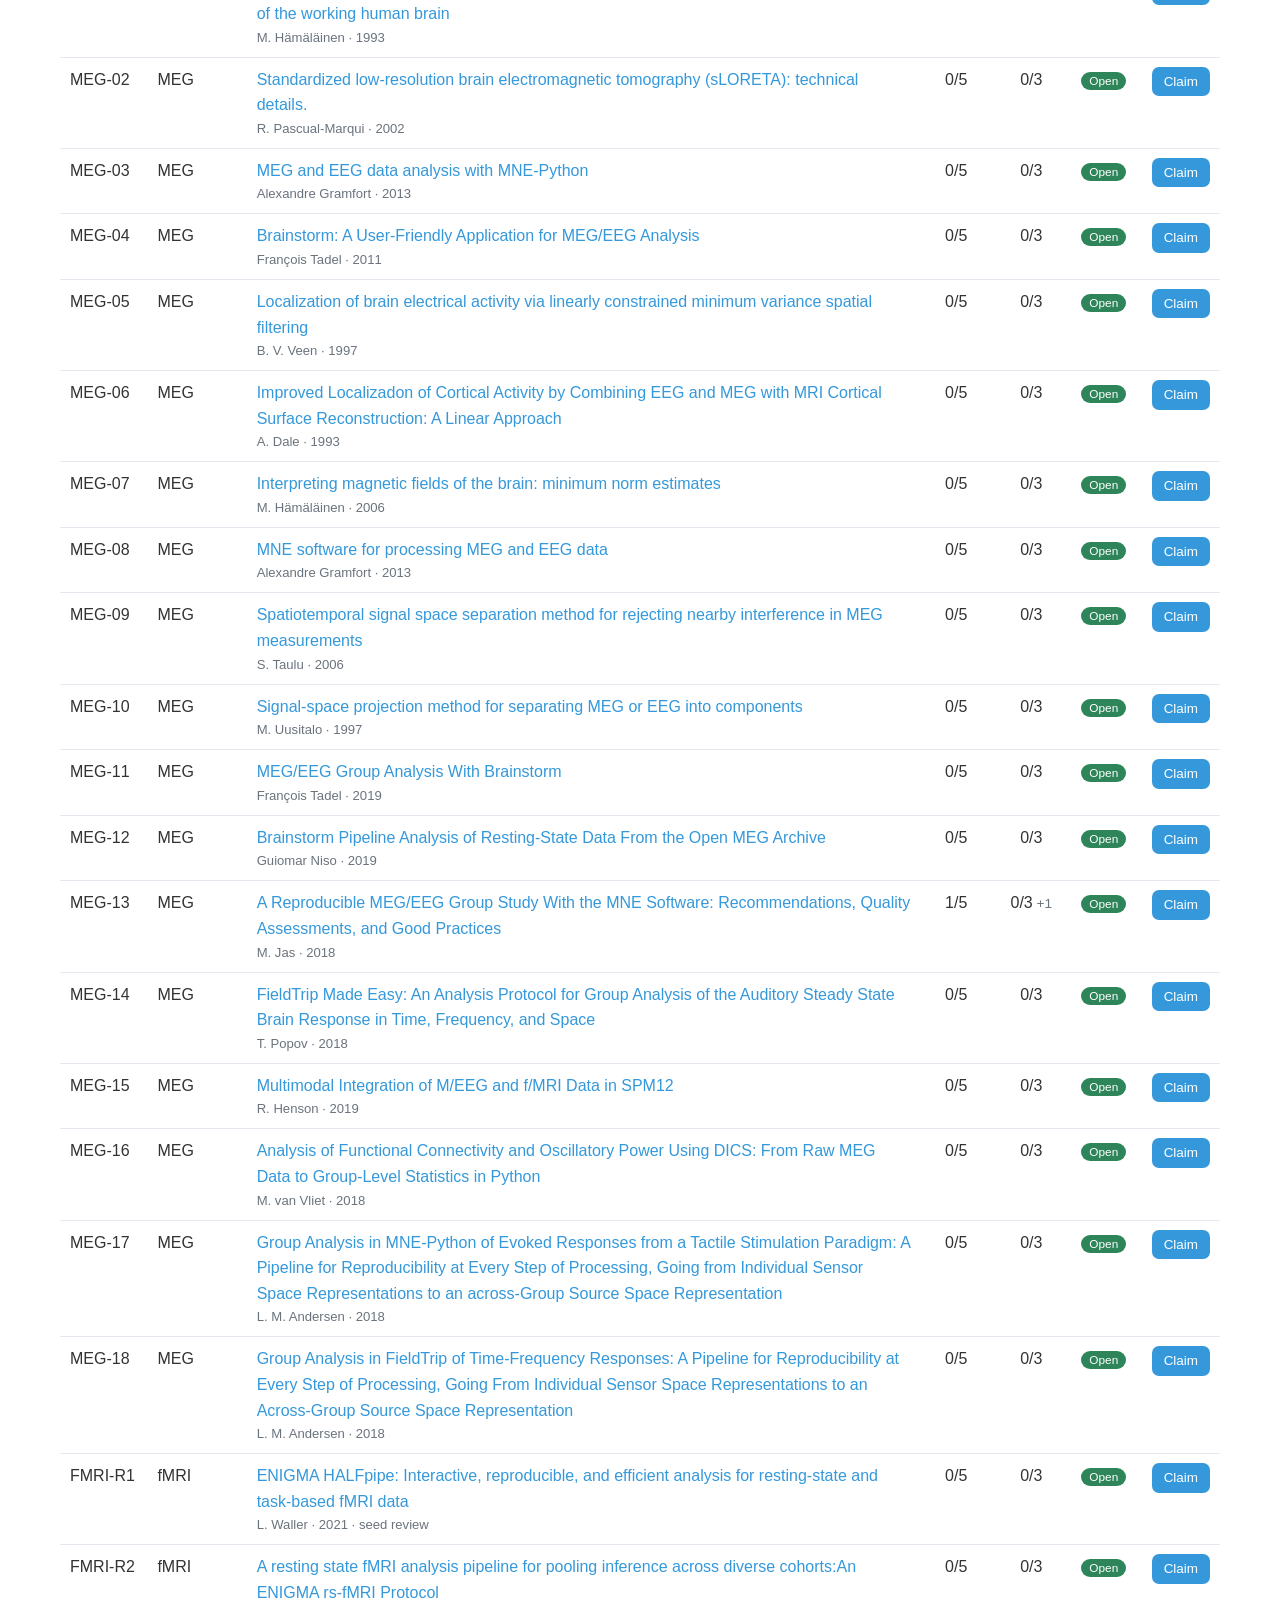
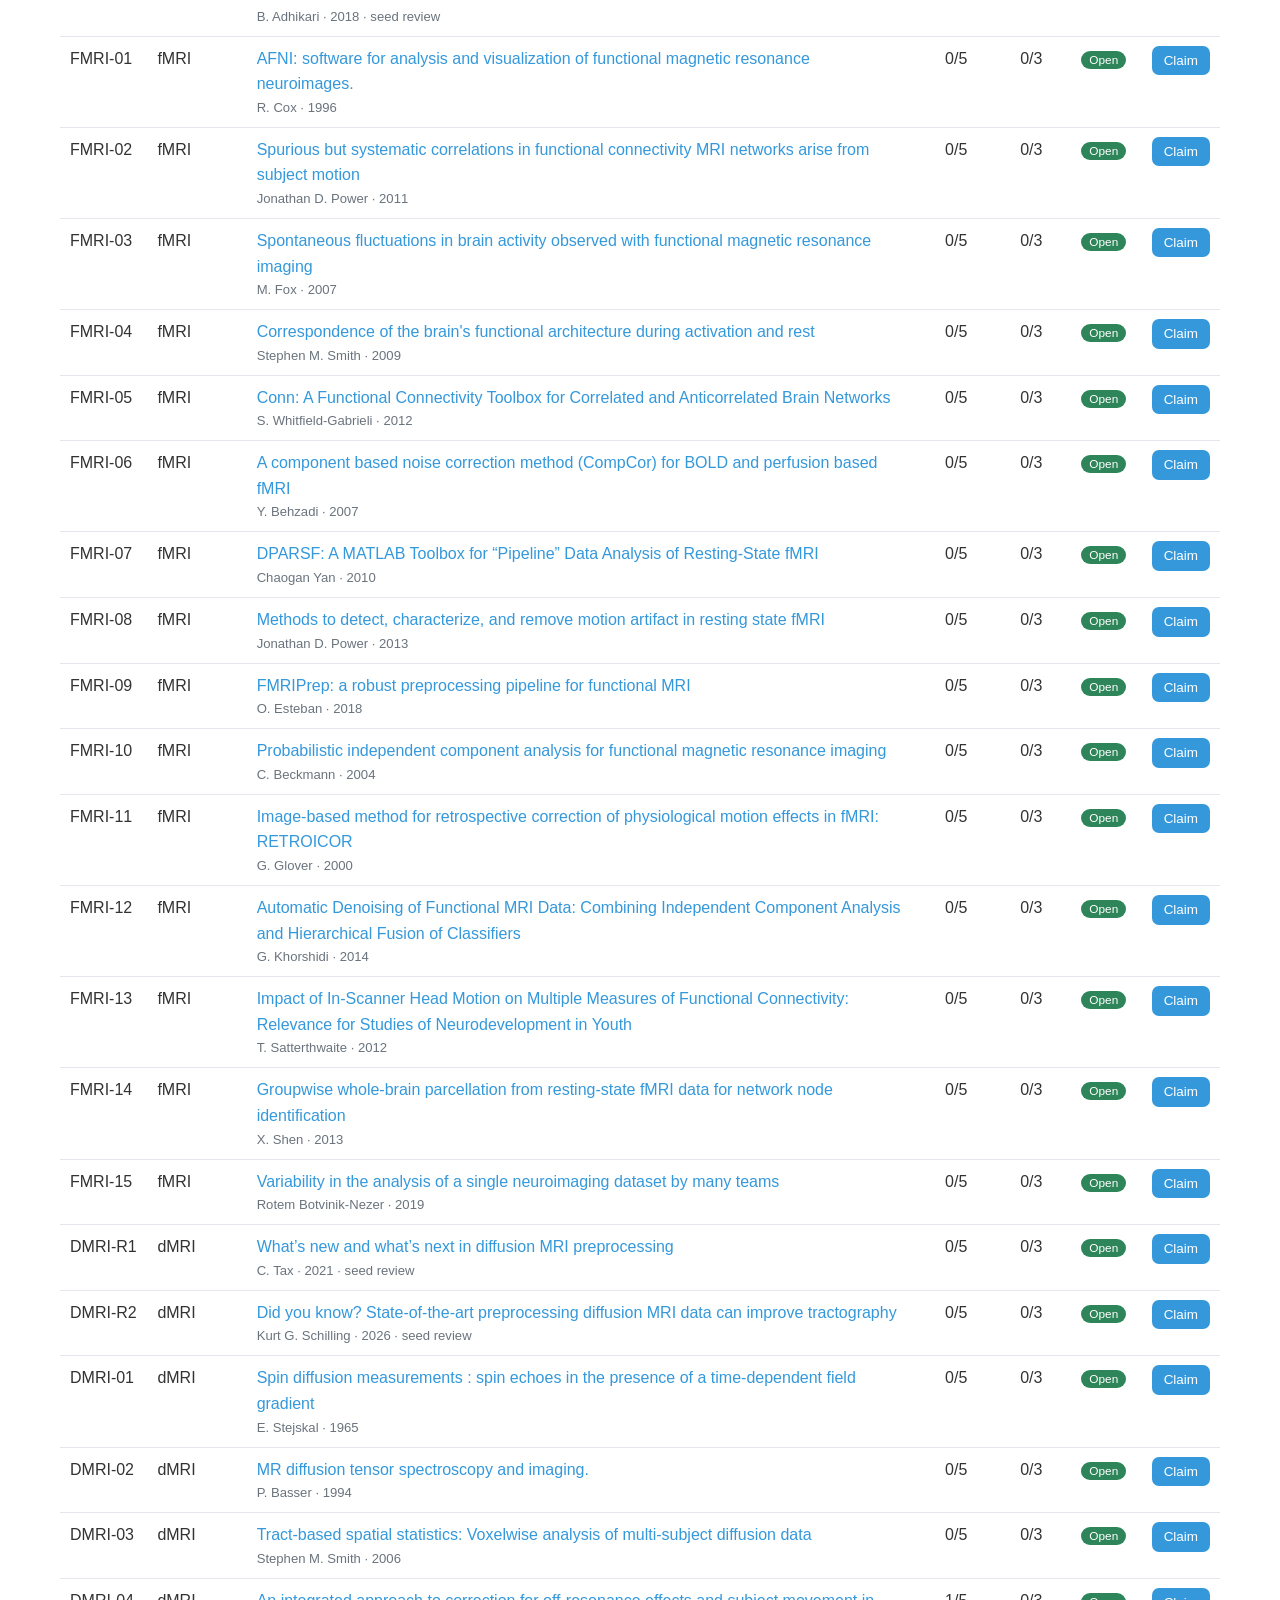
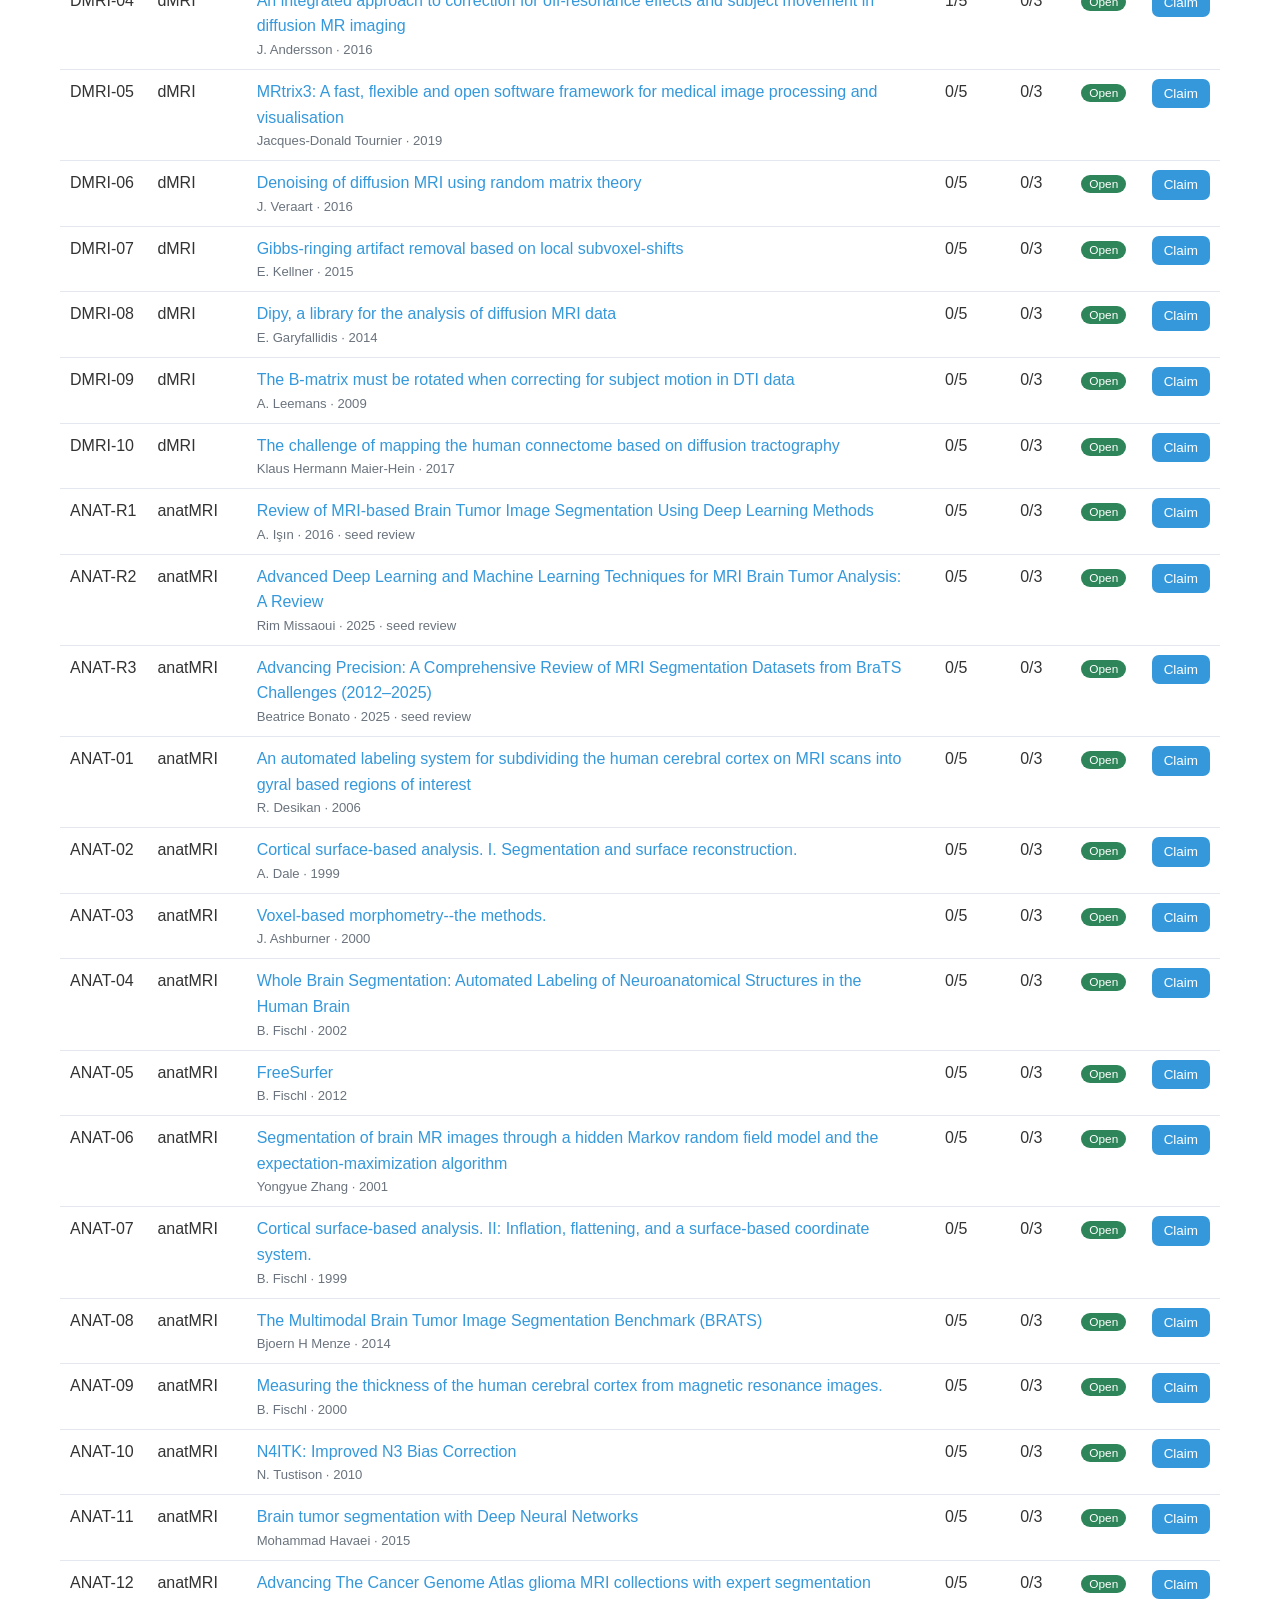
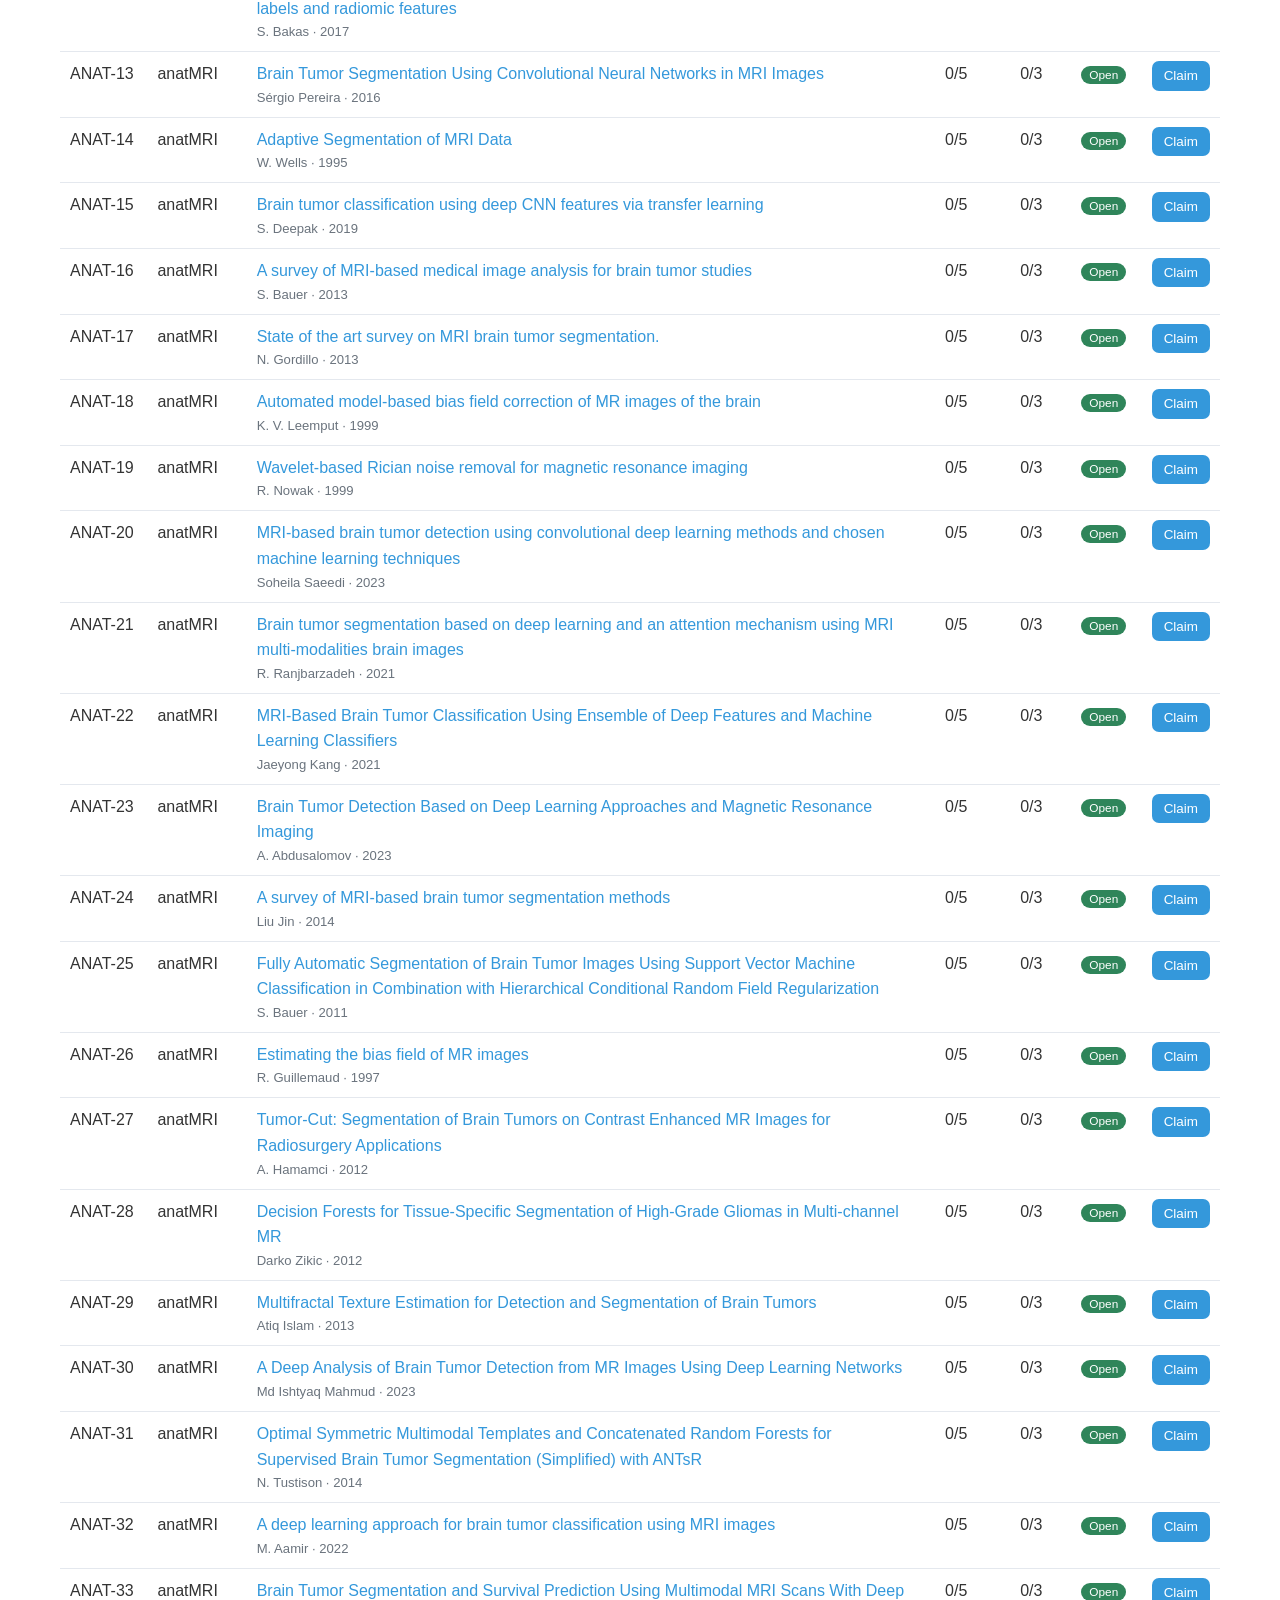
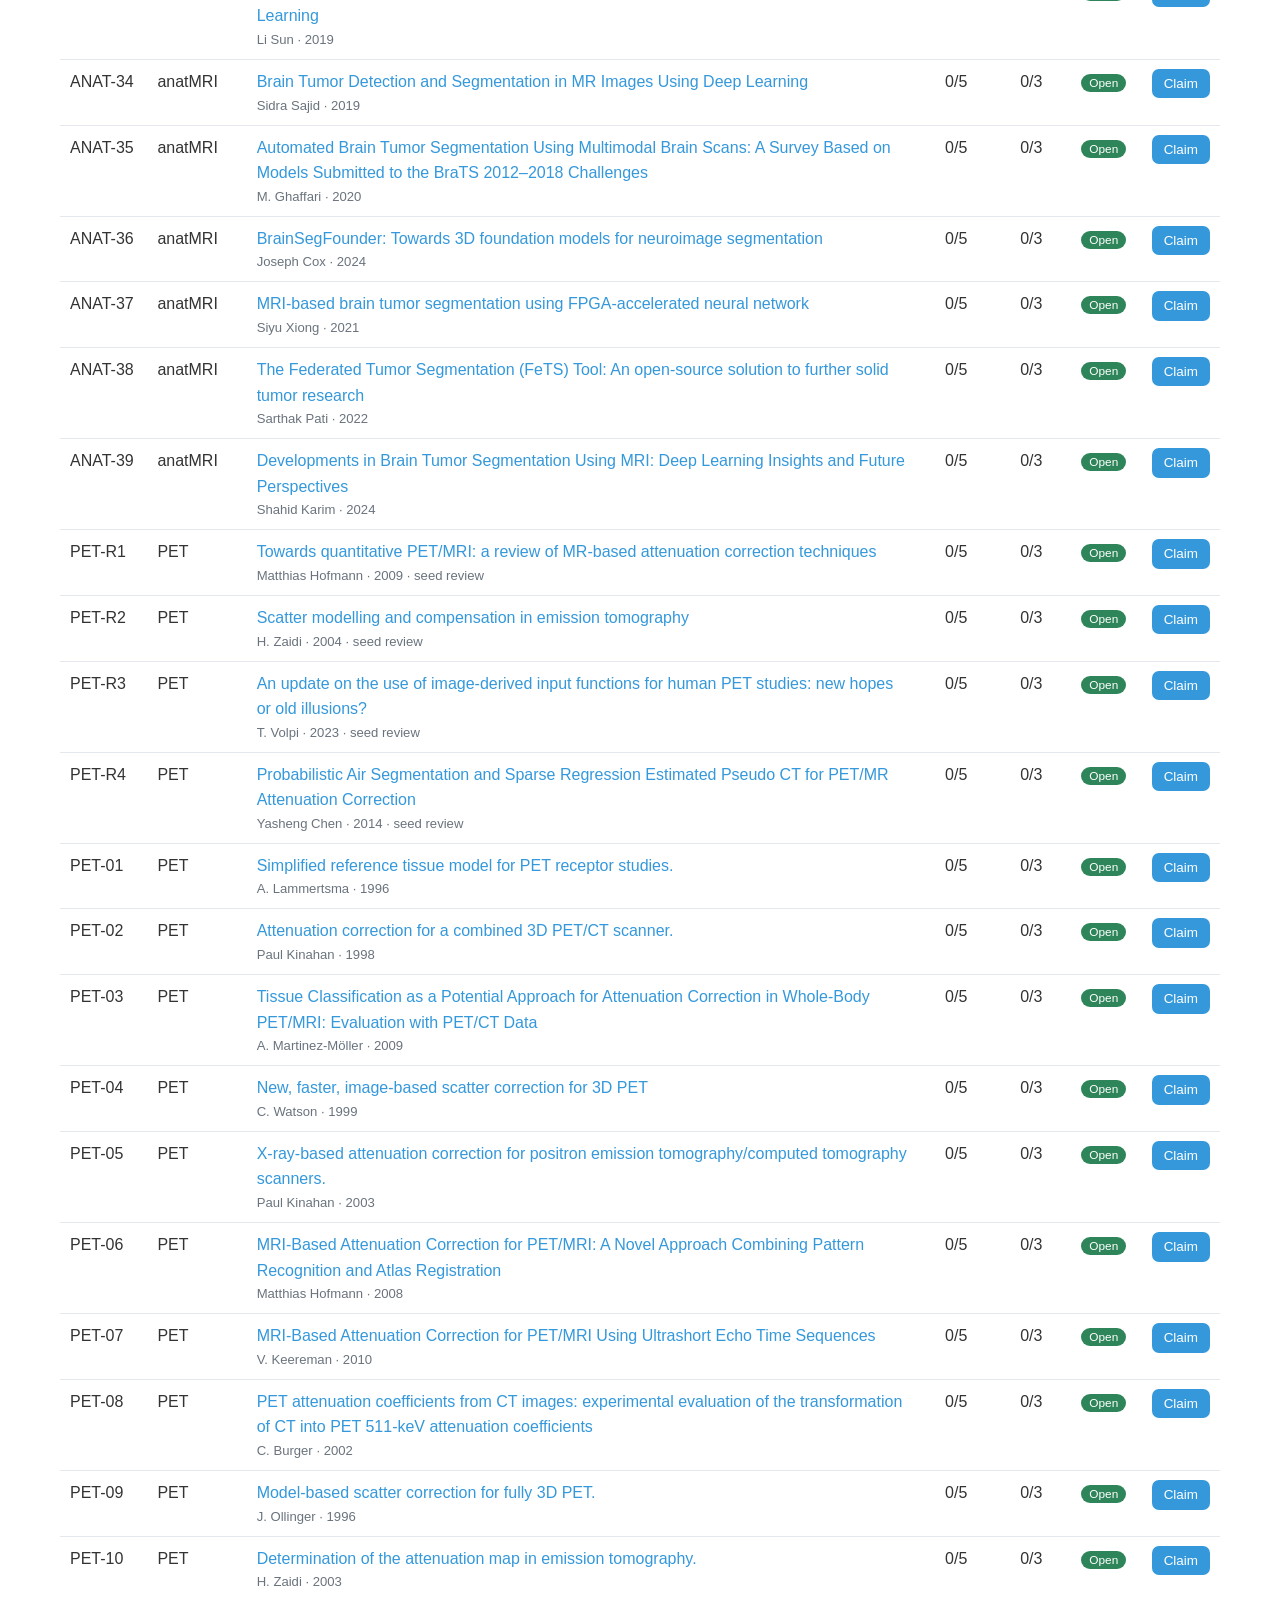
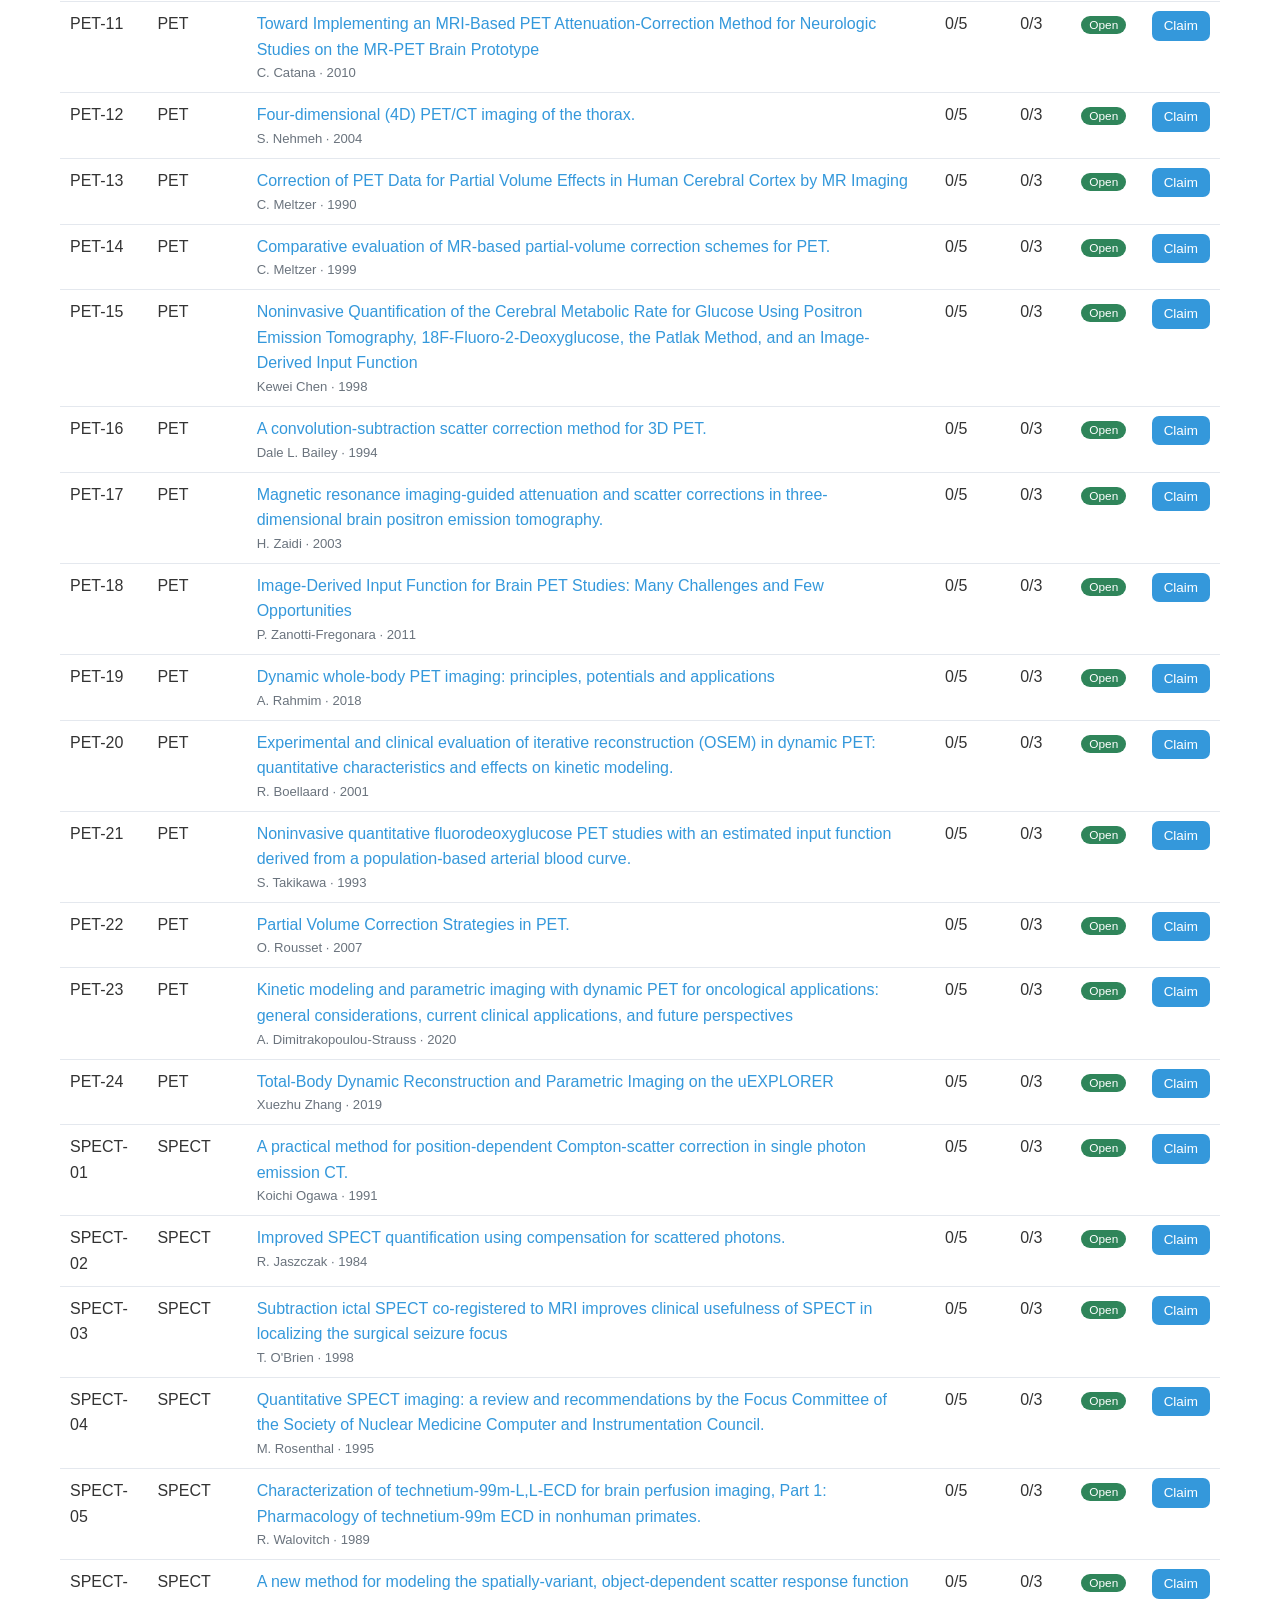
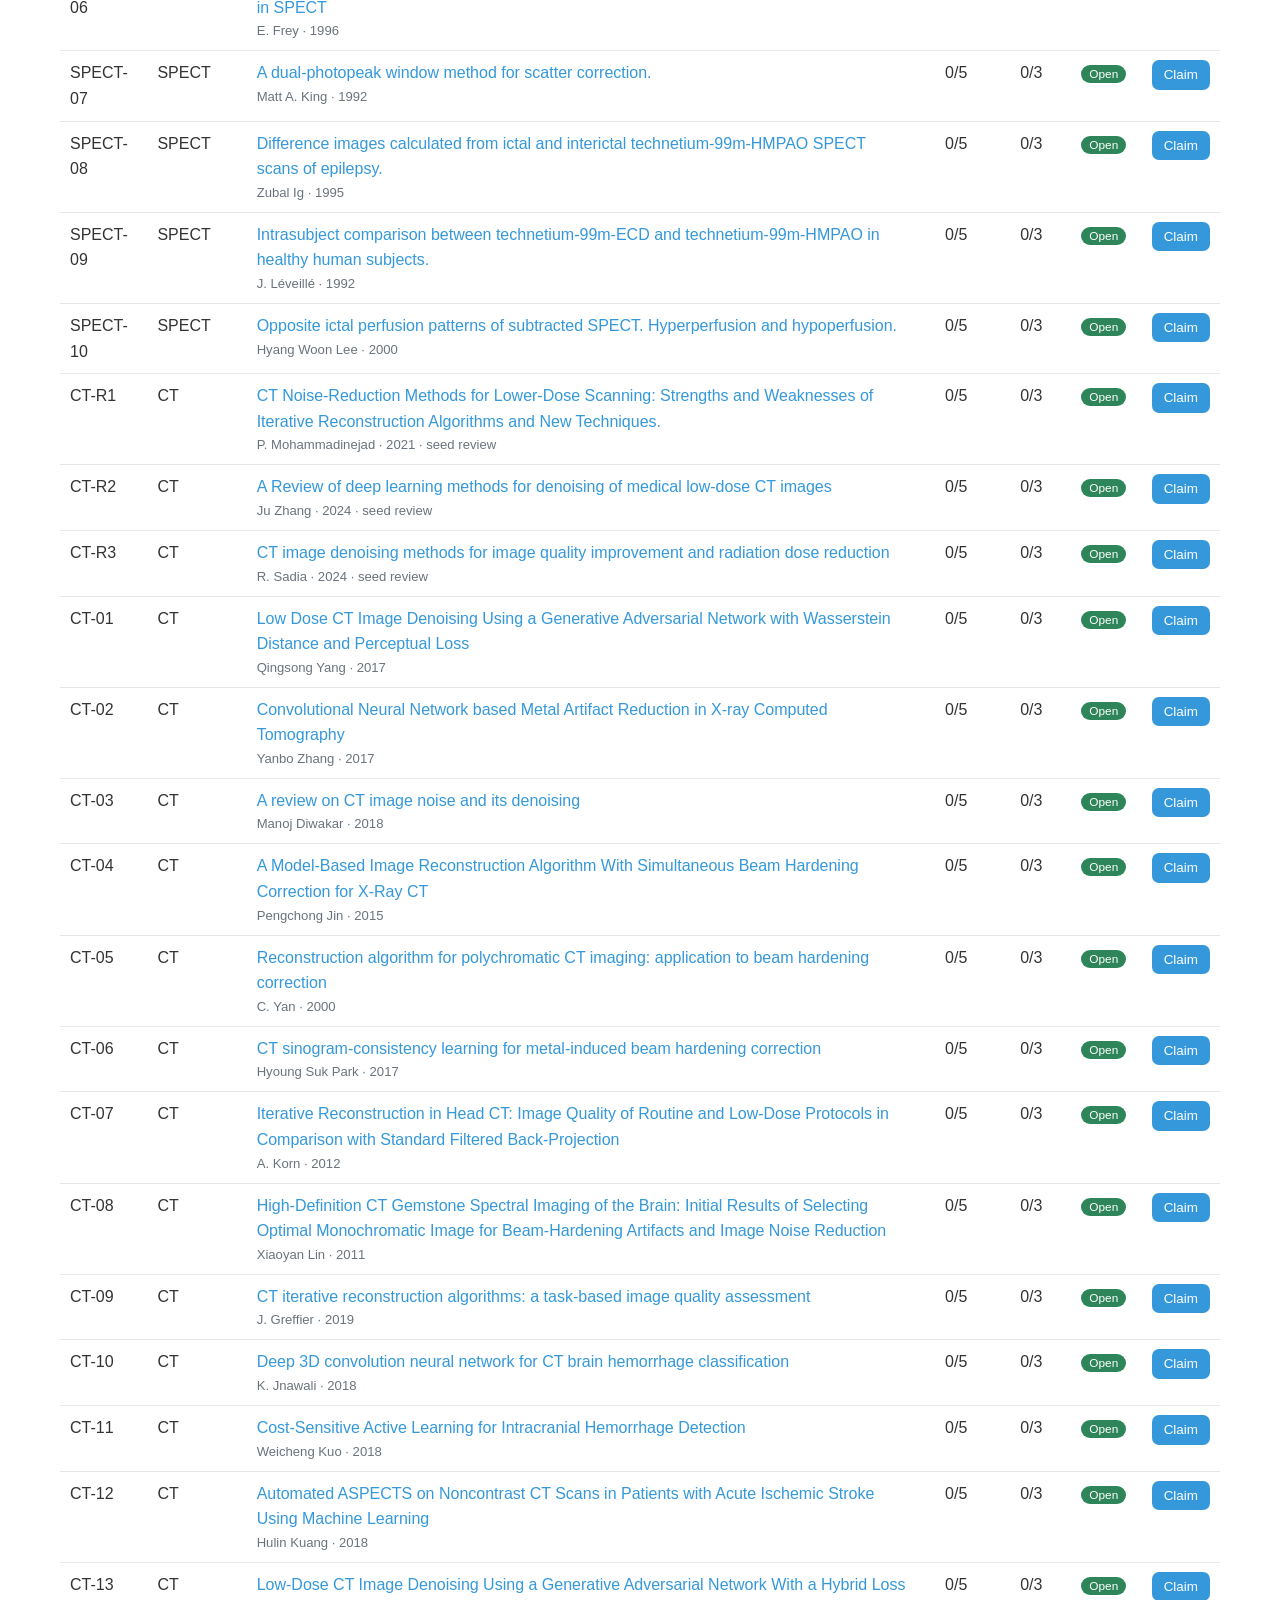
==== commit d65780ac: "site: split "in review" into claimed vs partly reviewed The hero mosaic had three states, and its mi" ====
--- a/docs/index.html
+++ b/docs/index.html
@@ -51,6 +51,7 @@
       <p class="mosaic-legend">
         <span><span class="key k-open"></span>open</span>
         <span><span class="key k-review"></span>in review</span>
+        <span><span class="key k-partial"></span>partly reviewed</span>
         <span><span class="key k-done"></span>complete</span>
         <span id="mosaicCount" class="mosaic-count"></span>
         <span class="mosaic-hint">— hover a tile for the paper, click to find it in the list</span>
--- a/docs/style.css
+++ b/docs/style.css
@@ -25,12 +25,23 @@
   --closed: #b7791f;
   --done: var(--logo-purple);
 
-  /* Hero mosaic — progress, not claimability (see paperProgress() in app.js), so
-     these deliberately do NOT map 1:1 onto the badge colours above. Chosen to stay
-     legible on the --logo-blue ground, which the badge colours are not. */
-  --m-open: #4FB07A;                /* nobody reading it yet */
-  --m-review: var(--logo-orange);   /* claimed and/or partly reviewed */
-  --m-done: var(--logo-lavender);   /* three reviews in */
+  /* Hero mosaic — progress, not claimability (see paper_progress() in state.py), so
+     these deliberately do NOT map 1:1 onto the badge colours above. The four steps are
+     the four logo colours, in order.
+
+     Measured against the --logo-blue hero they sit on: turquoise 6.2:1, orange 7.5:1,
+     lavender 3.5:1, purple 1.4:1. Purple is the one that cannot be seen on its own, and
+     that is accepted rather than worked around. Every fix tried was worse: a rim makes
+     the tile read as a hollow checkbox (the opposite of "finished"), and no purple light
+     enough to clear 3:1 is still distinguishable from the lavender beside it. In a grid
+     of 11px tiles with 3px gaps a completed paper is read against its bright neighbours,
+     not against the ground, and a pool going dark as it finishes reads as settled. The
+     accessible equivalent is not the tile: the mosaic is one labelled role="img" whose
+     alt text carries the tally, and the pool table below is the real data. */
+  --m-open: var(--logo-turquoise);   /* nobody reading it yet */
+  --m-review: var(--logo-orange);    /* claimed, nothing graded yet */
+  --m-partial: var(--logo-lavender); /* one or two graded reviews in */
+  --m-done: var(--logo-purple);      /* all three, and settled */
 }
 
 /* Reset & base */
@@ -171,6 +182,8 @@
   color: var(--muted); font-weight: 600;
 }
 td.num { text-align: center; font-variant-numeric: tabular-nums; white-space: nowrap; }
+/* "+1" beside the graded ratio: uploads in hand, not yet graded. */
+td.num .flight { color: var(--muted); font-size: 0.85em; }
 td a { color: var(--accent); text-decoration: none; }
 td a:hover { text-decoration: underline; }
 
@@ -379,8 +392,11 @@
   @keyframes heroBob { 50% { transform: translateY(6px); } }
 }
 
-/* The mosaic — one tile per paper. It is the progress display: the pool fills
-   in over the summer as tiles turn orange, then lavender. */
+/* The mosaic — one tile per paper. It is the progress display: the pool fills in over
+   the summer as tiles turn orange, blush lavender at the first graded review, then
+   settle to purple. Four flat colours, no meter: at 11px a fill level or a pip is
+   noise, and the exact count is one hover away in the card and permanently in the
+   table below. */
 .mosaic { display: flex; flex-wrap: wrap; gap: 3px; justify-content: center; max-width: 640px; margin: 0 auto; }
 .mosaic a {
   display: block; width: 11px; height: 11px; border-radius: 2px;
@@ -388,8 +404,10 @@
   transition: transform 0.1s ease;
 }
 .mosaic a:hover { outline: 2px solid #fff; outline-offset: 1px; transform: scale(1.35); }
-.mosaic a.s-review { background: var(--m-review); }
-.mosaic a.s-done { background: var(--m-done); }
+.mosaic a.s-open    { background: var(--m-open); }
+.mosaic a.s-review  { background: var(--m-review); }
+.mosaic a.s-partial { background: var(--m-partial); }
+.mosaic a.s-done    { background: var(--m-done); }
 @media (prefers-reduced-motion: reduce) {
   .mosaic a { transition: none; }
   .mosaic a:hover { transform: none; }
@@ -407,12 +425,15 @@
   margin: 1rem auto 0; font-size: 0.85rem; color: rgba(255, 255, 255, 0.75);
   display: flex; gap: 0.5rem 1.1rem; justify-content: center; flex-wrap: wrap; align-items: center;
 }
+/* One swatch class, used by both the legend and the hover card, so a tile and the thing
+   claiming to explain it cannot drift apart. */
 .key {
   display: inline-block; width: 10px; height: 10px; border-radius: 2px;
   margin-right: 0.35rem; vertical-align: -1px;
 }
 .k-open { background: var(--m-open); }
 .k-review { background: var(--m-review); }
+.k-partial { background: var(--m-partial); }
 .k-done { background: var(--m-done); }
 .mosaic-hint { color: rgba(255, 255, 255, 0.55); font-size: 0.8rem; }
 
@@ -452,6 +473,9 @@
 }
 .tip-stats .key { margin-right: 0.1rem; }
 .tip-sep { color: var(--line); }
+/* Received but not yet graded. Deliberately quieter than the graded ratio beside it:
+   it is context for why a tile has not moved, not a number the club counts. */
+.tip-flight { color: var(--muted); }
 .tip-cta {
   margin-top: 0.45rem;
   padding-top: 0.4rem;
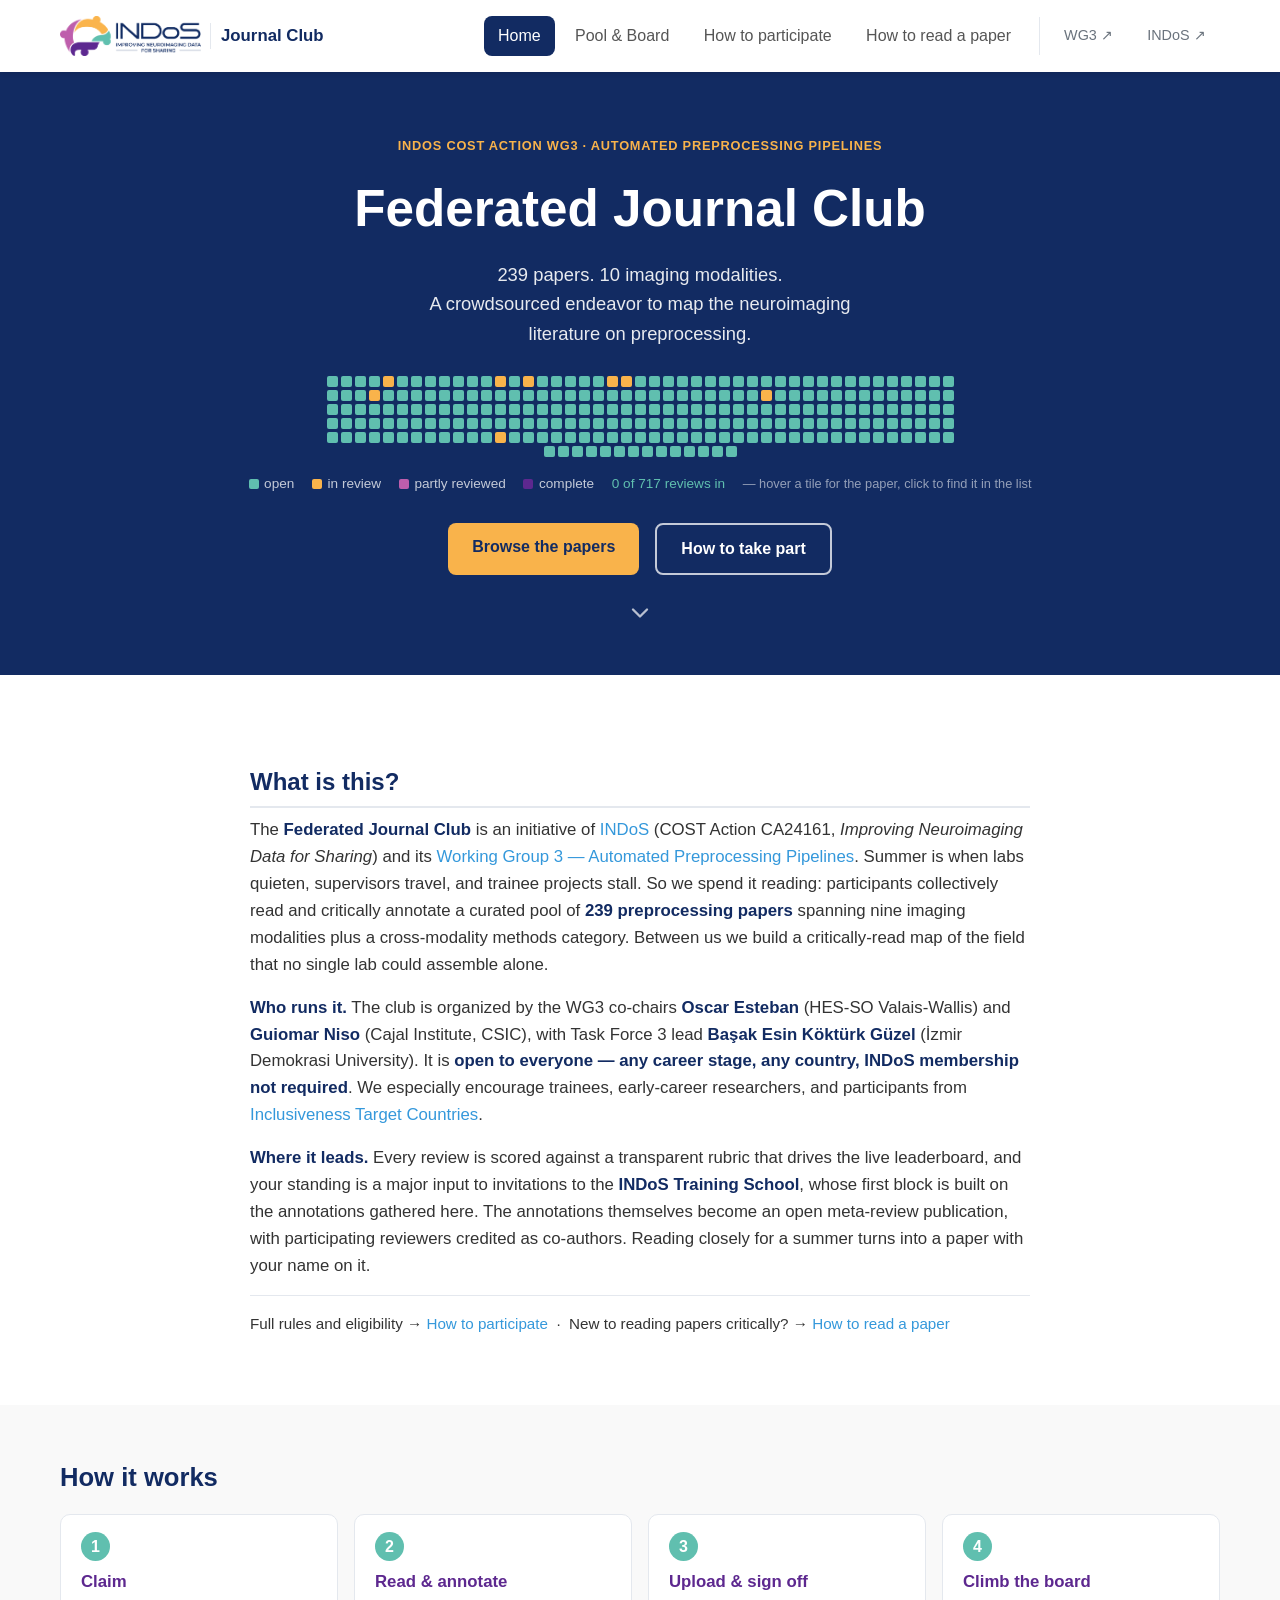
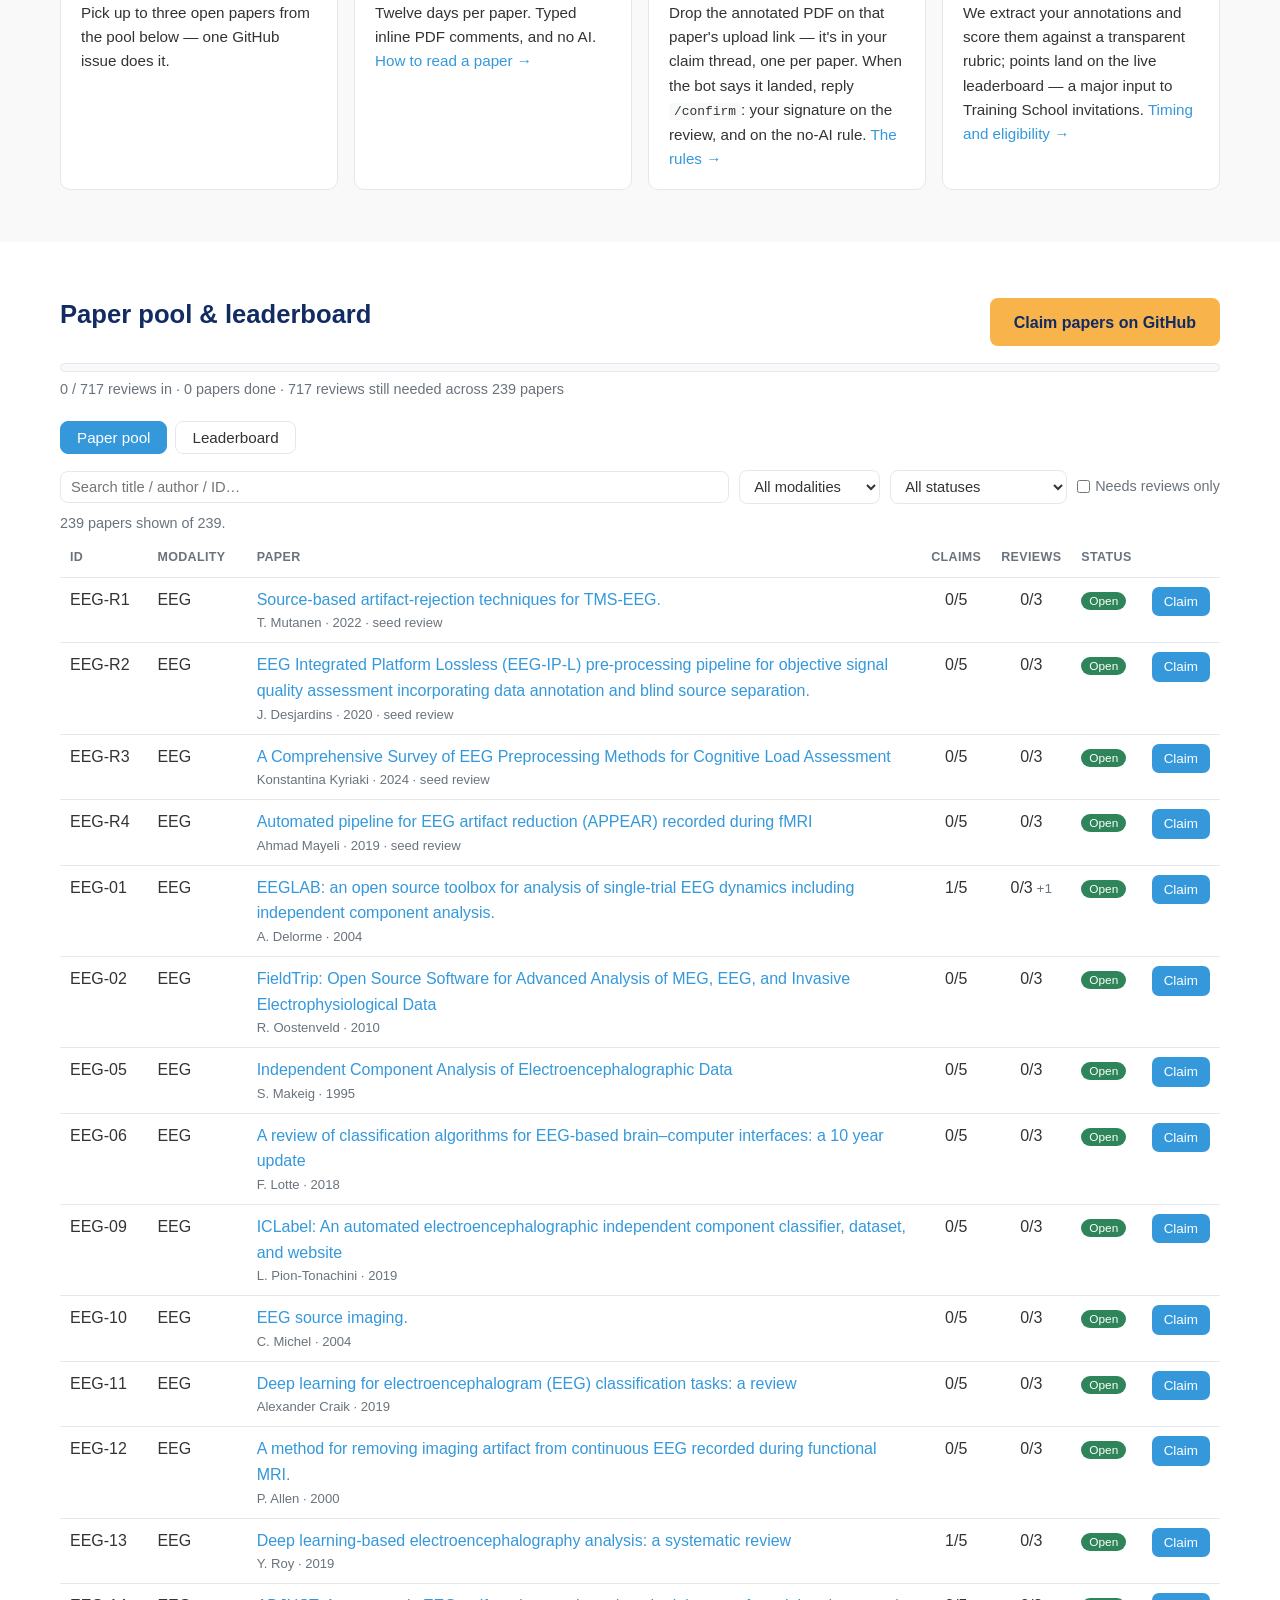
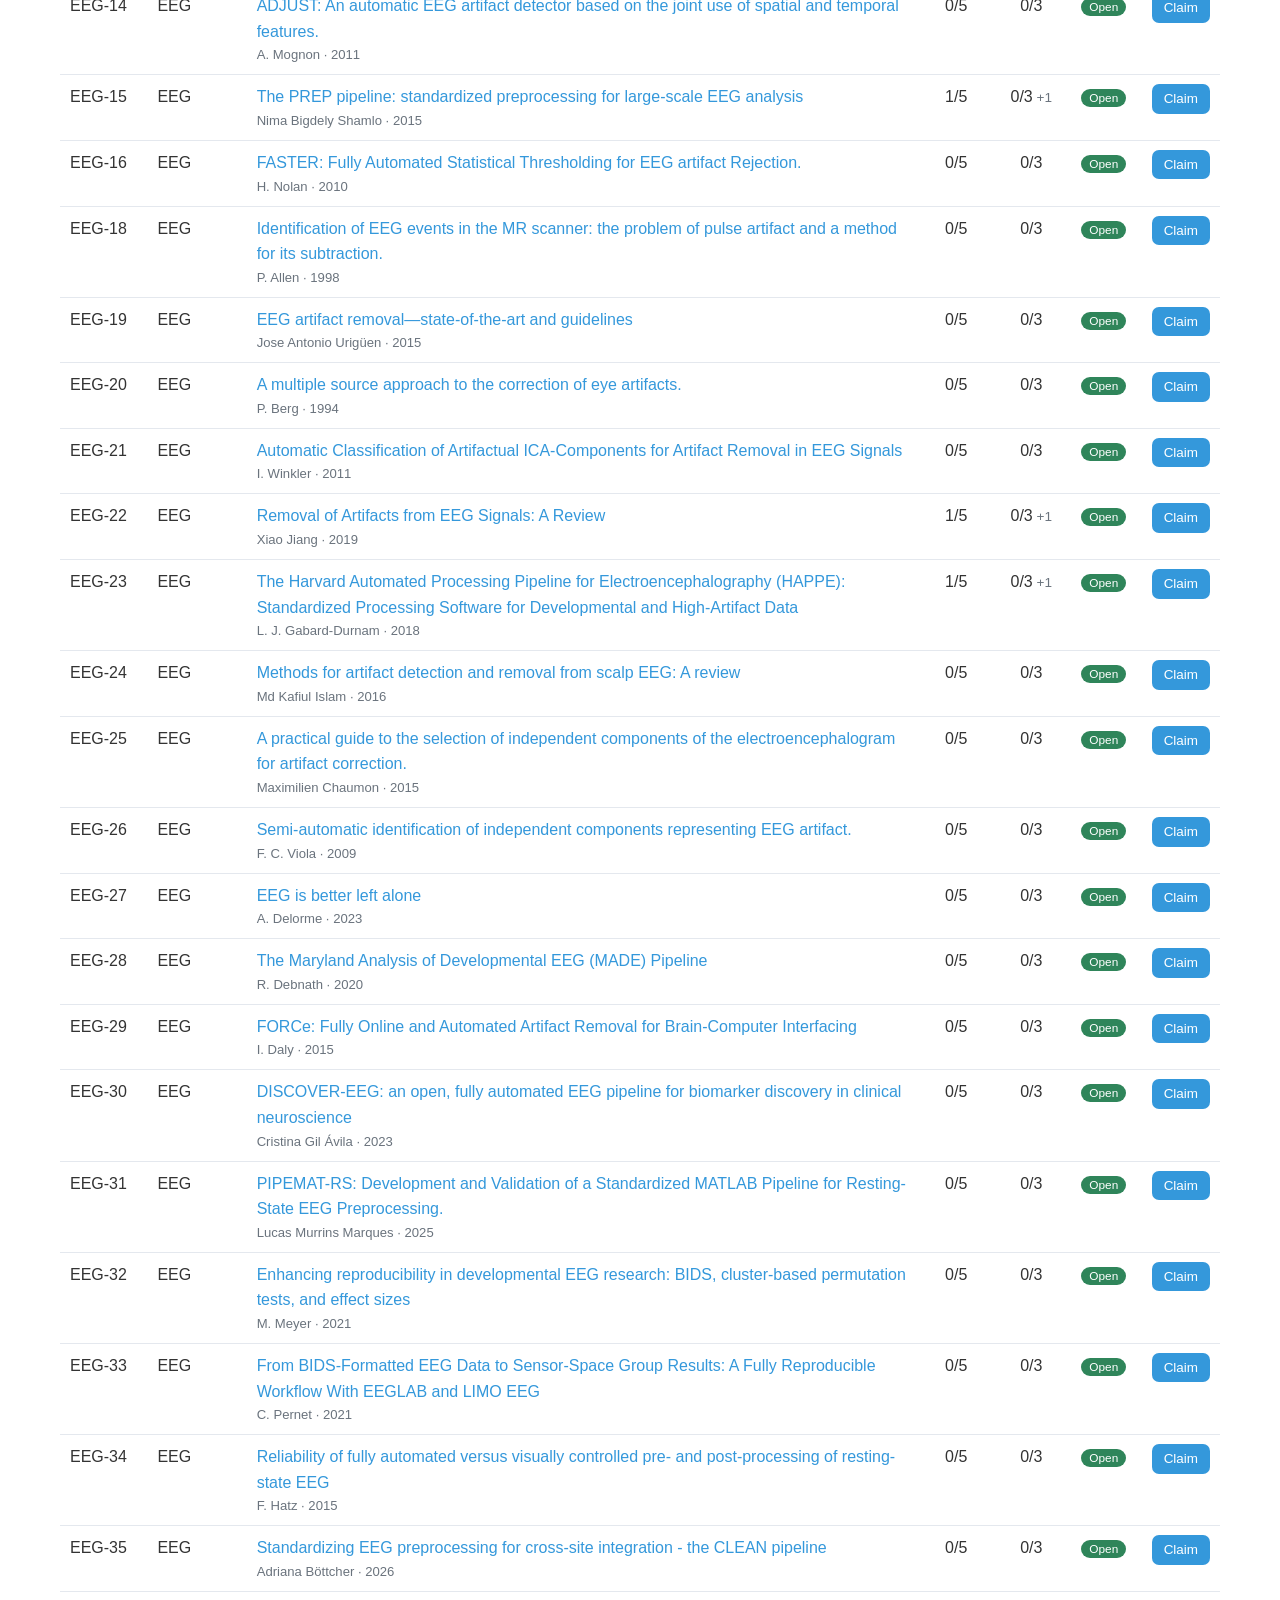
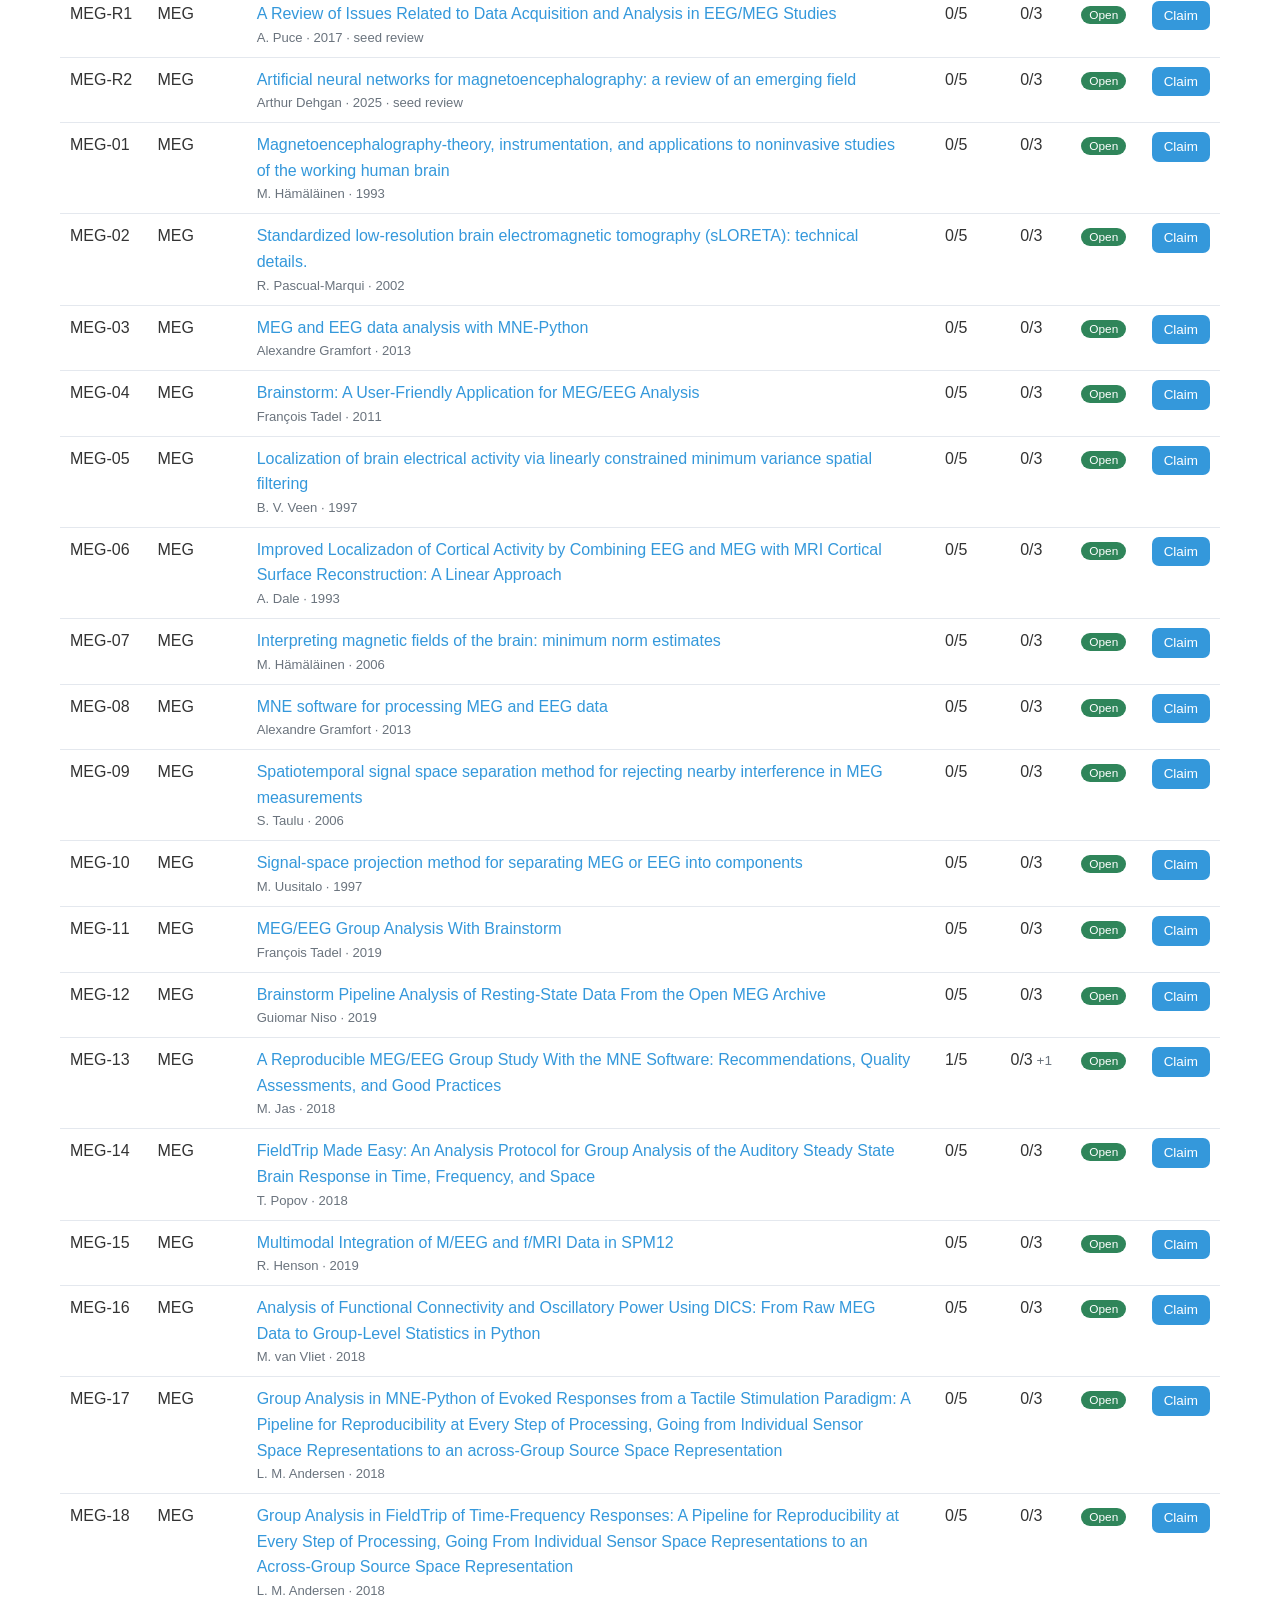
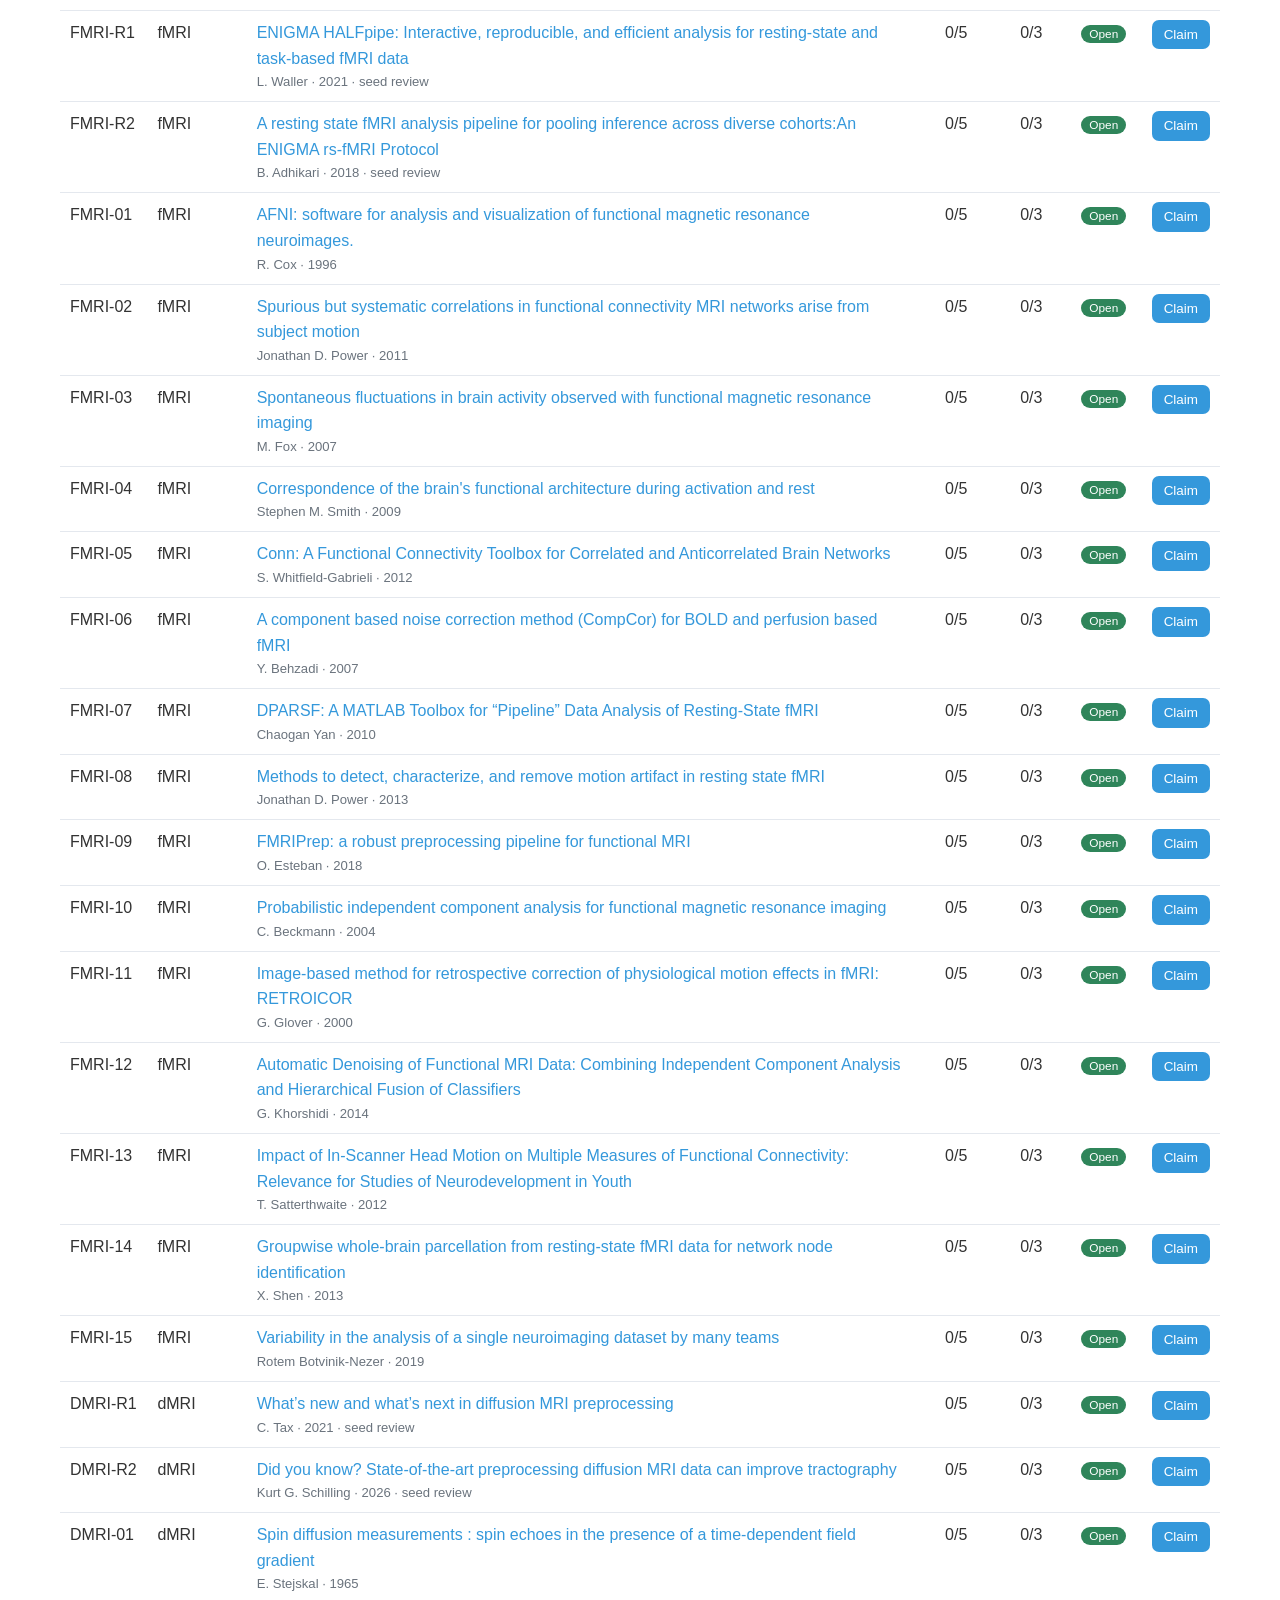
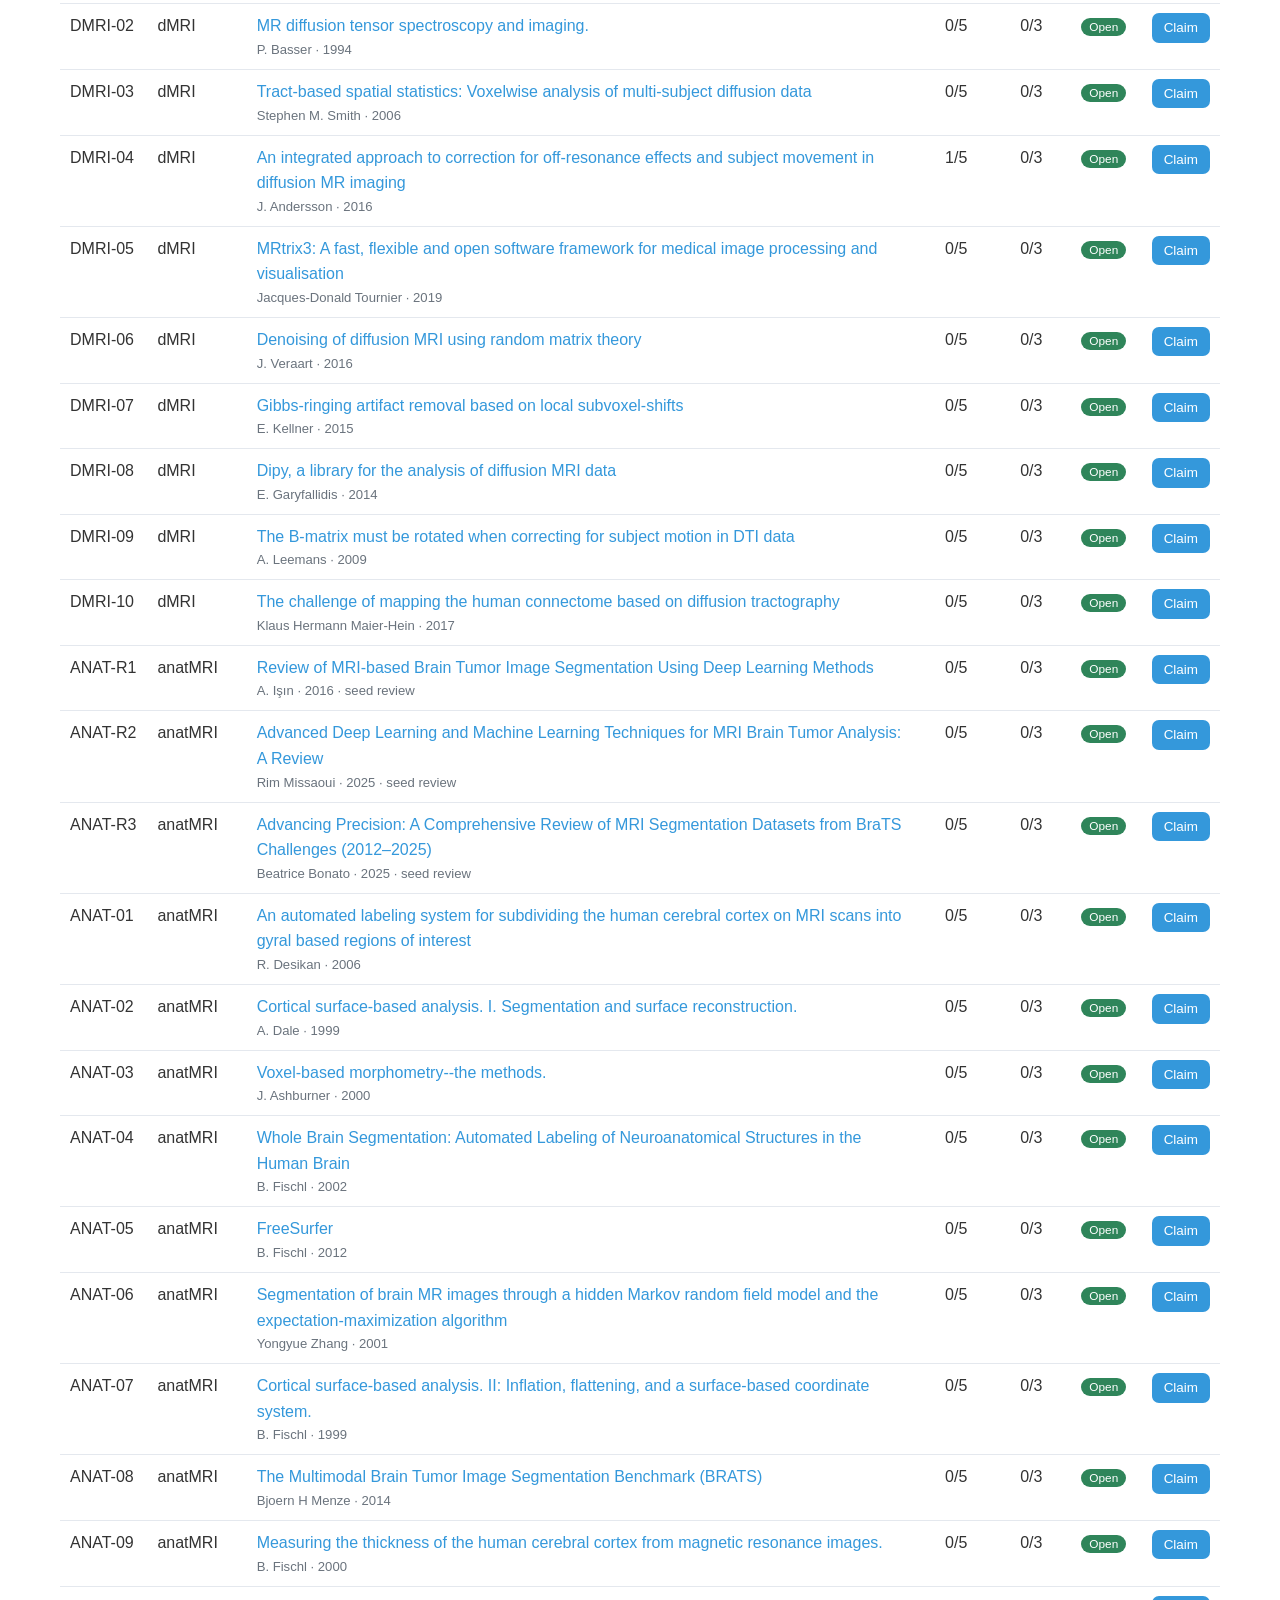
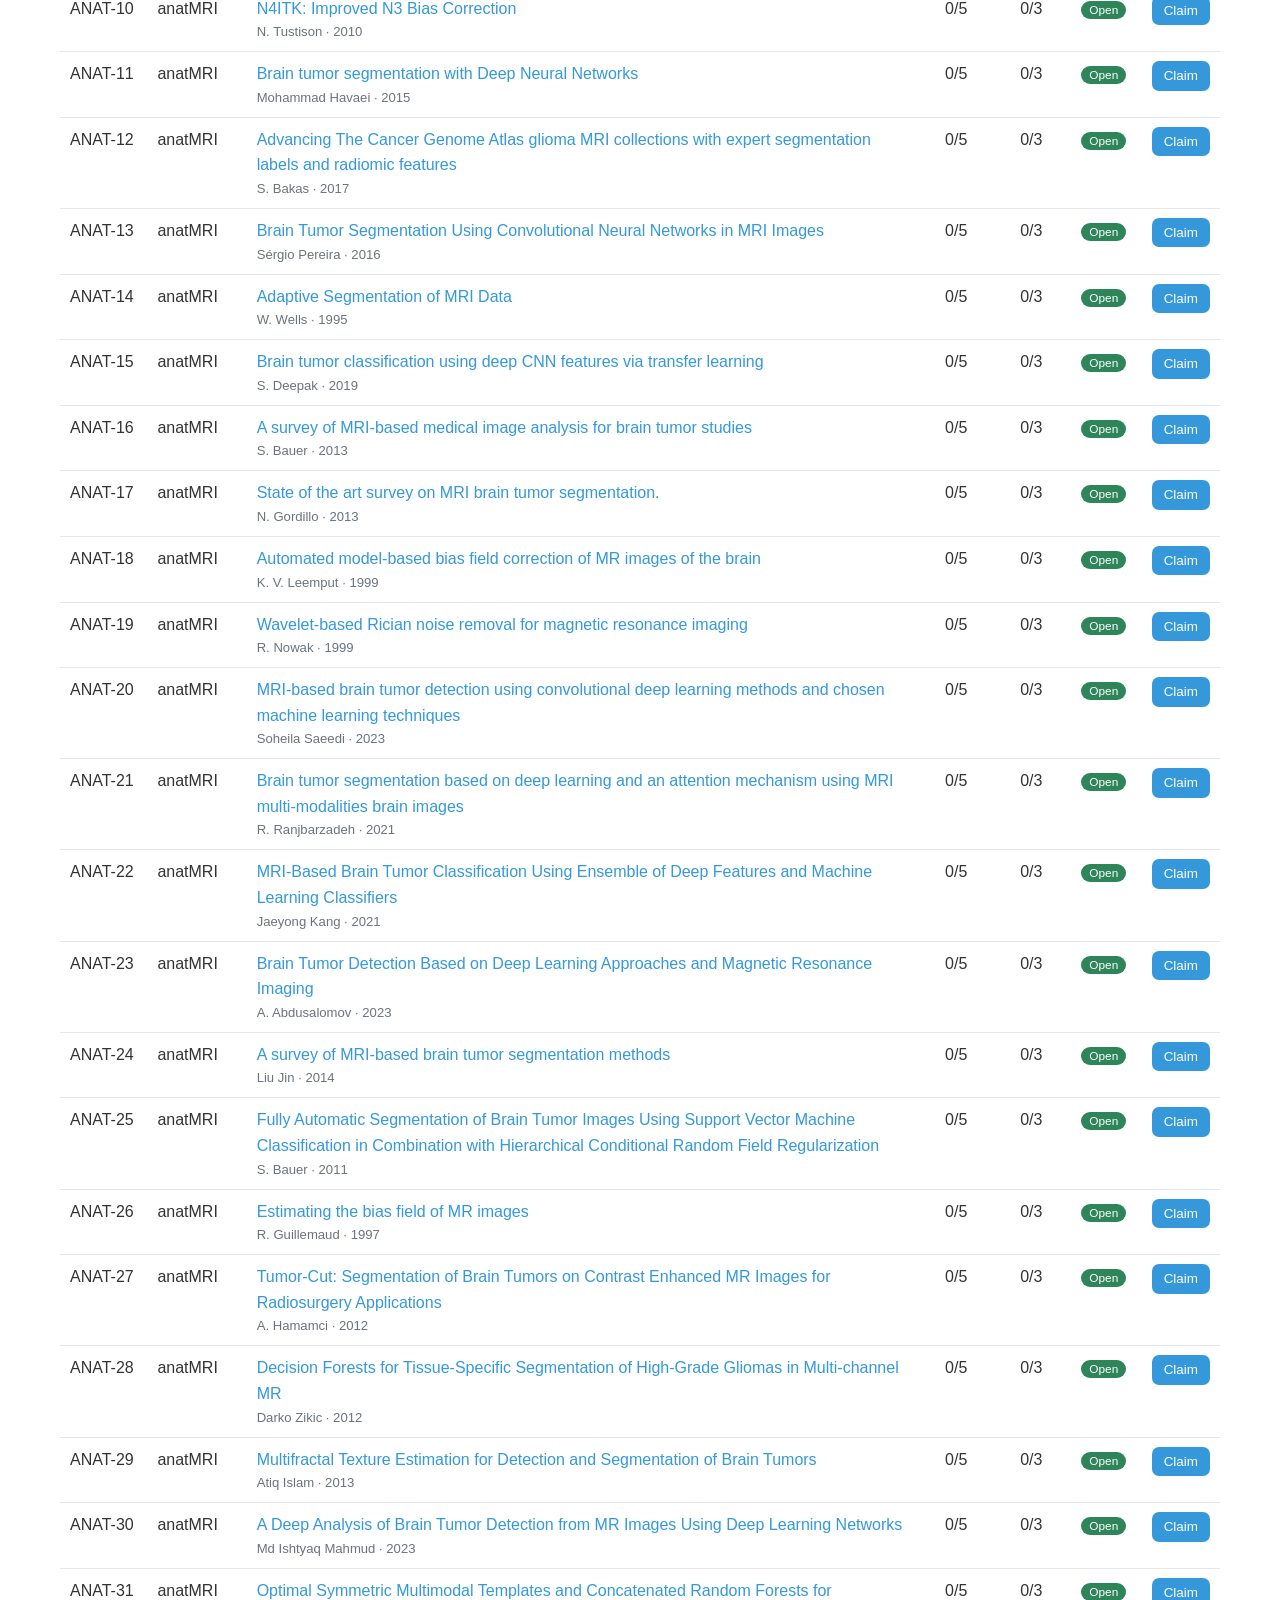
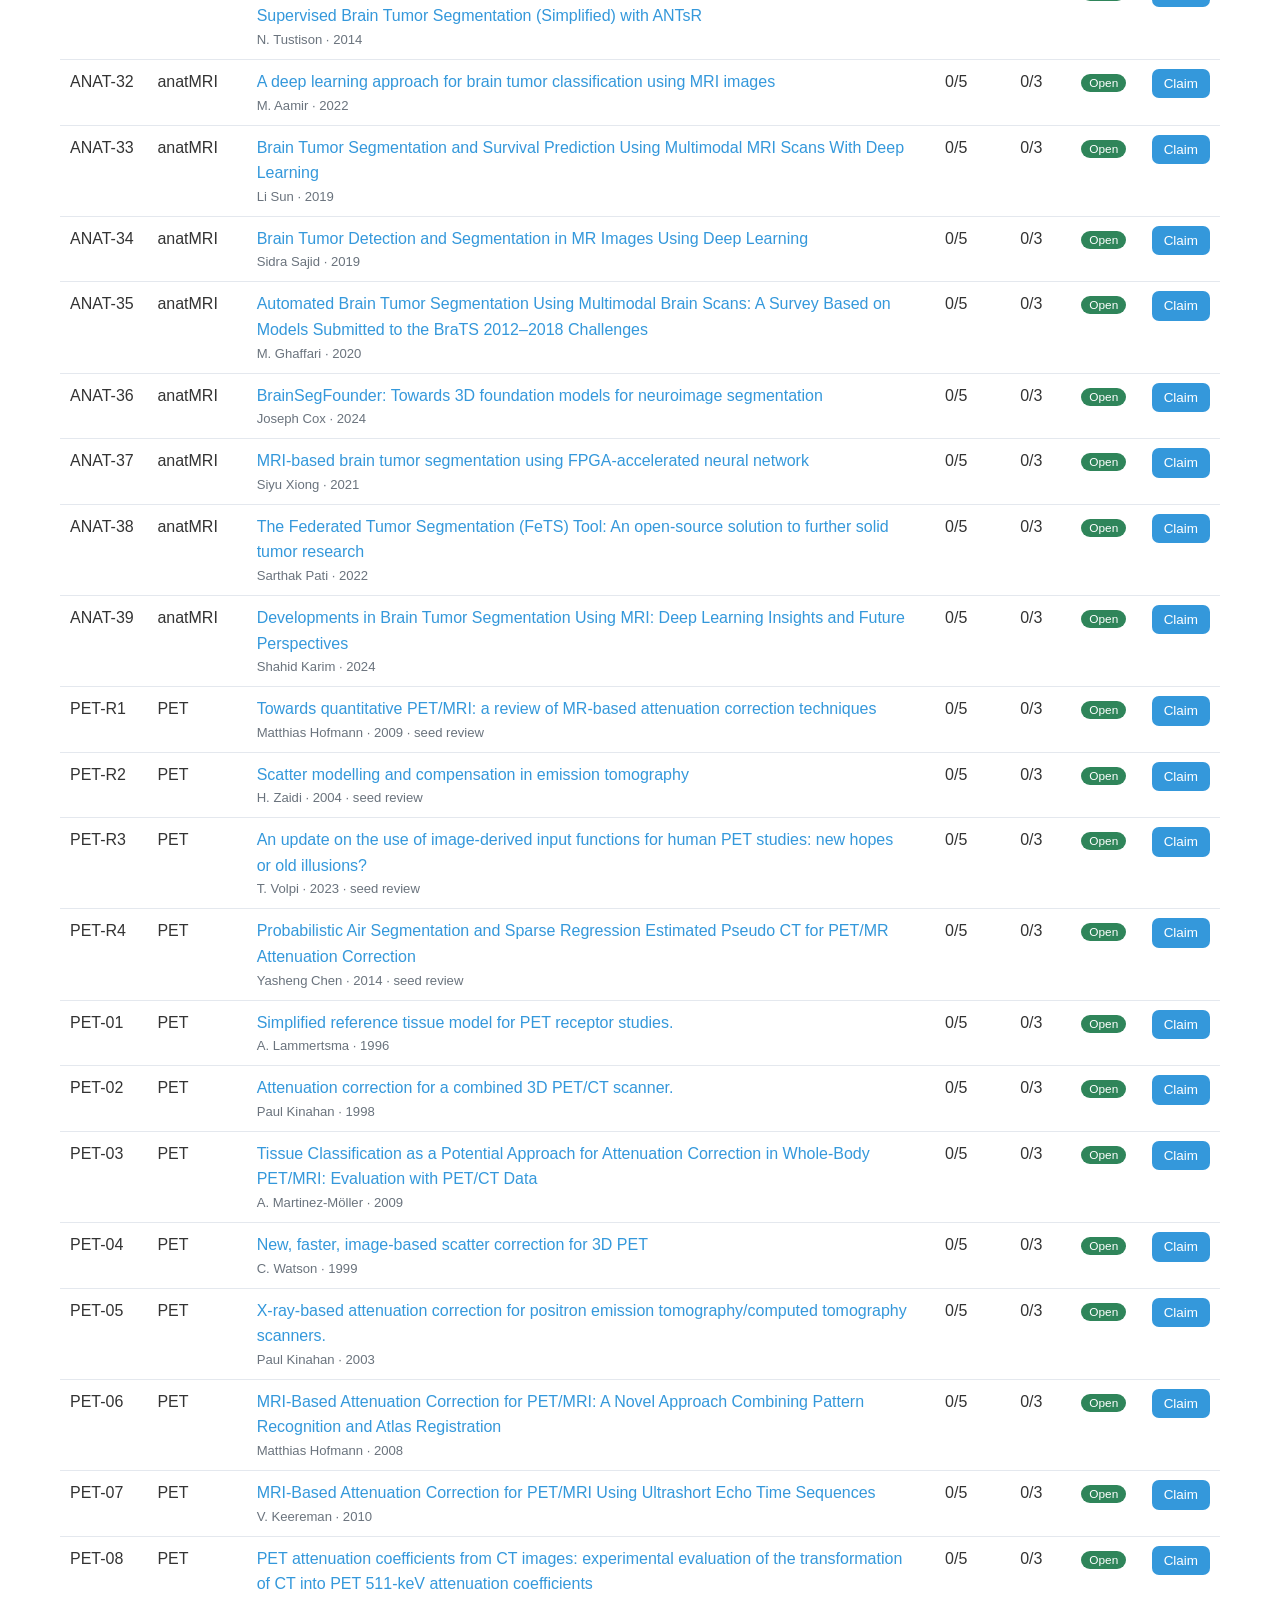
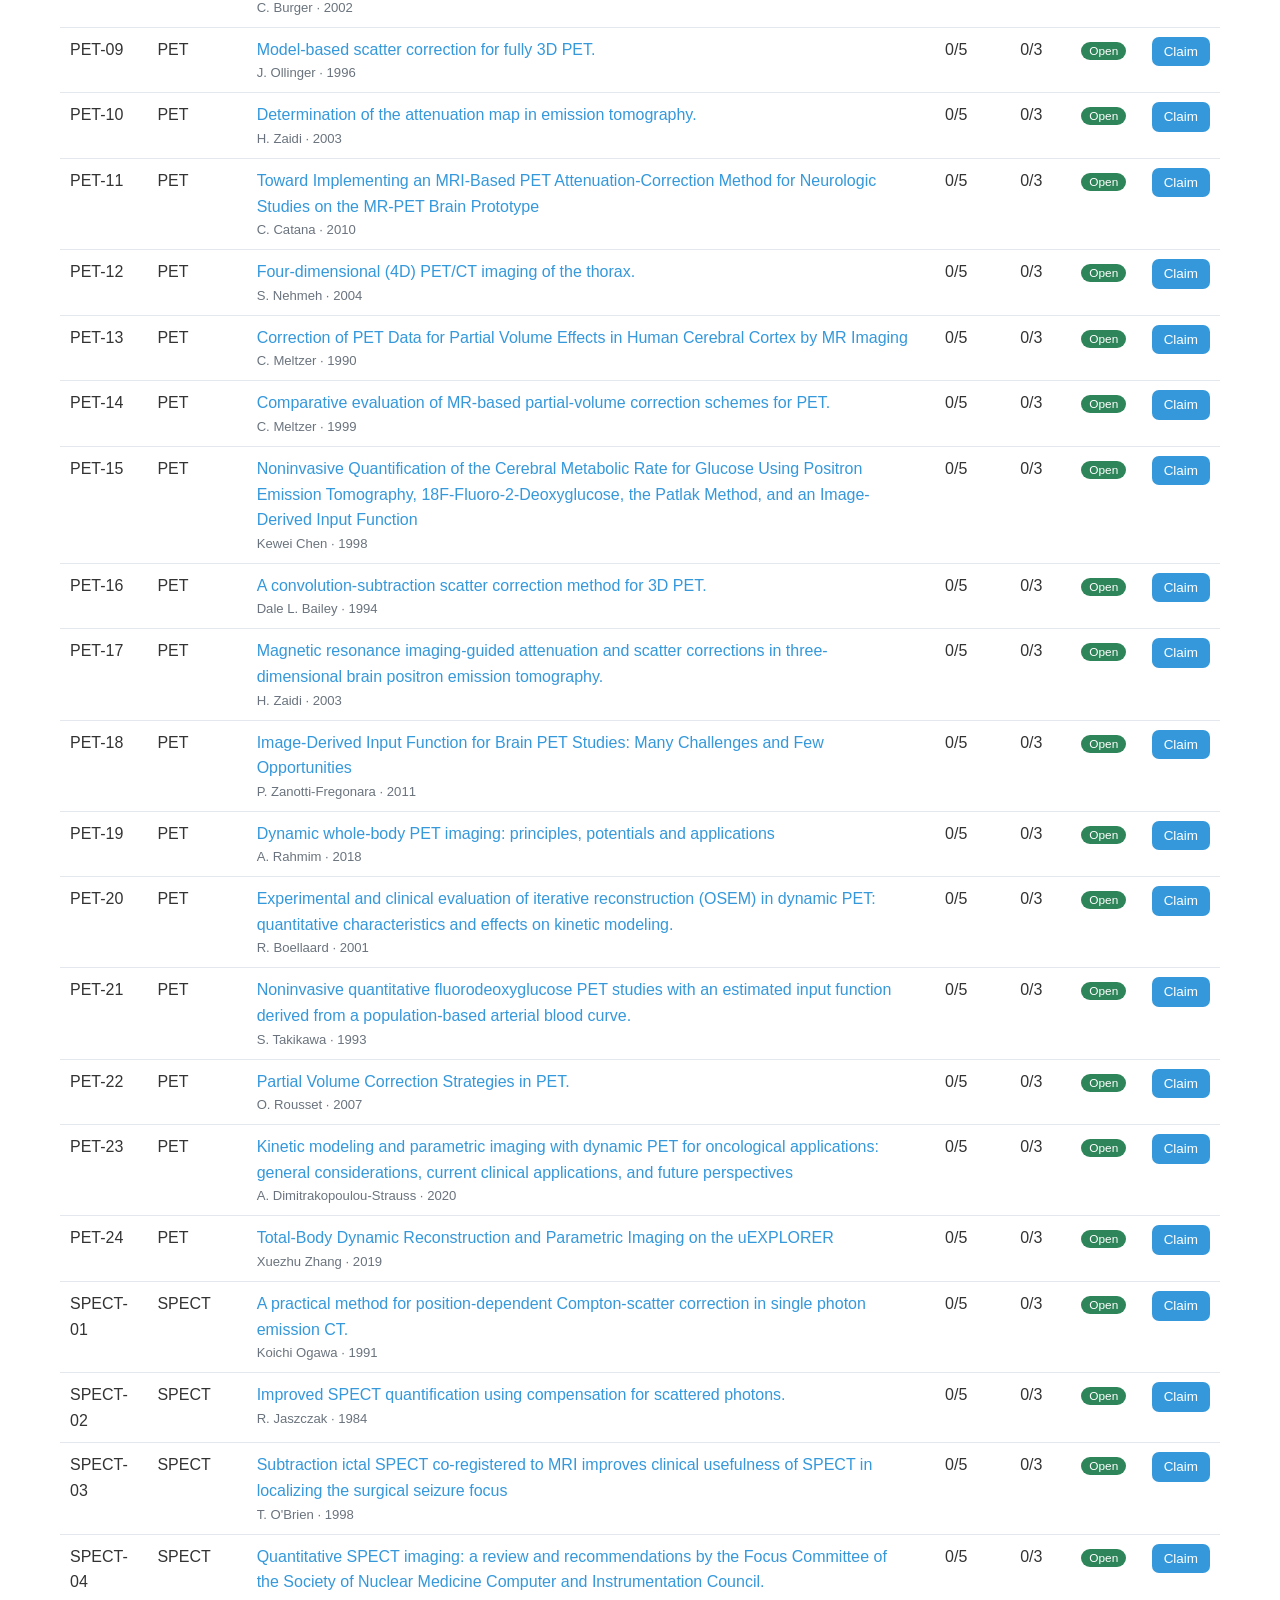
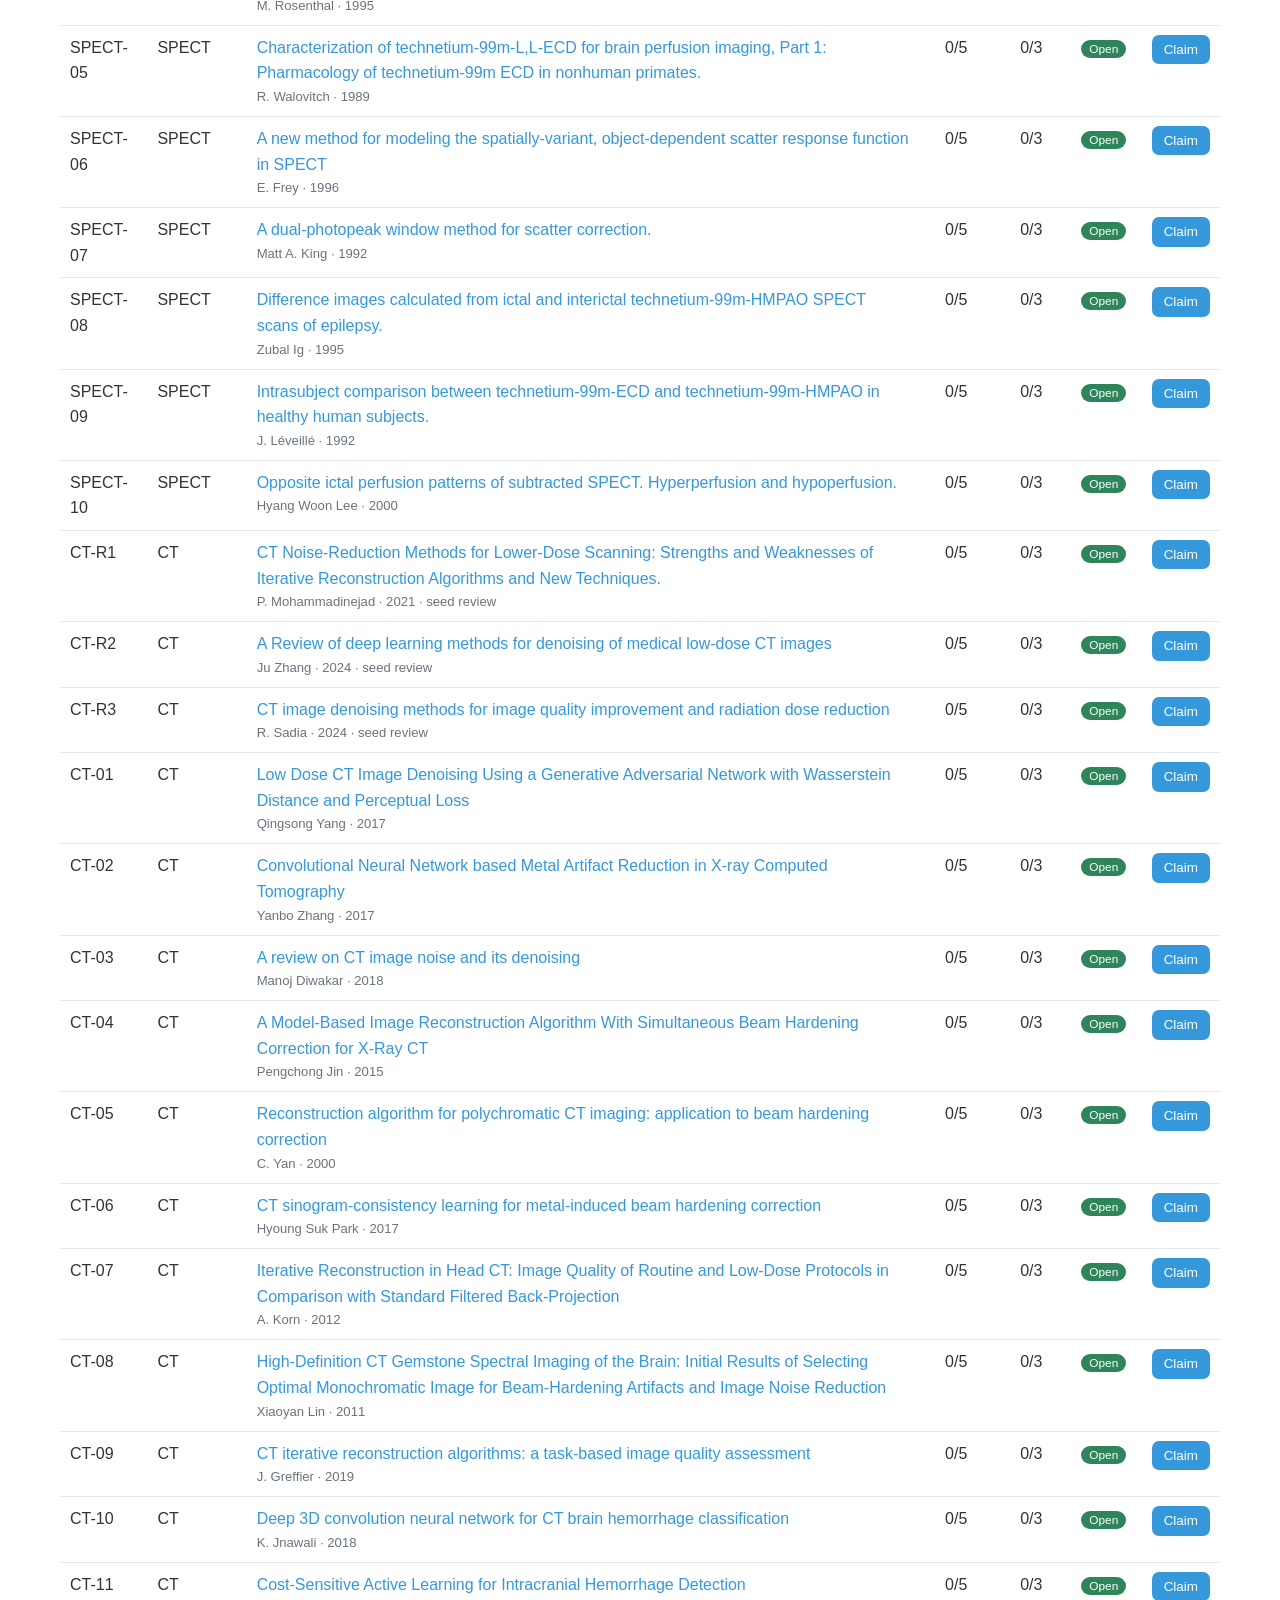
==== commit 60334363: "pool: add two EEG preprocessing papers and one fNIRS EEG-34   Hatz et al. 2015, reliability of fully" ====
--- a/docs/index.html
+++ b/docs/index.html
@@ -43,7 +43,7 @@
     <div class="container hero-inner">
       <p class="hero-kicker">INDoS COST Action WG3 · Automated Preprocessing Pipelines</p>
       <h1 id="hero-title">Federated Journal Club</h1>
-      <p class="hero-tagline">236 papers. 10 imaging modalities. <br />
+      <p class="hero-tagline">239 papers. 10 imaging modalities. <br />
            A crowdsourced endeavor to map the neuroimaging literature on preprocessing.</p>
 
       <!-- One tile per paper, coloured by reading progress; filled in by app.js from status.json. -->
@@ -81,7 +81,7 @@
         <a href="https://www.indos-costaction.eu/wg3">Working Group 3 — Automated Preprocessing
         Pipelines</a>. Summer is when labs quieten, supervisors travel, and trainee projects stall.
         So we spend it reading: participants collectively read and critically annotate a curated
-        pool of <strong>236 preprocessing papers</strong> spanning nine imaging modalities plus a
+        pool of <strong>239 preprocessing papers</strong> spanning nine imaging modalities plus a
         cross-modality methods category. Between us we build a critically-read map of the field
         that no single lab could assemble alone.</p>
 
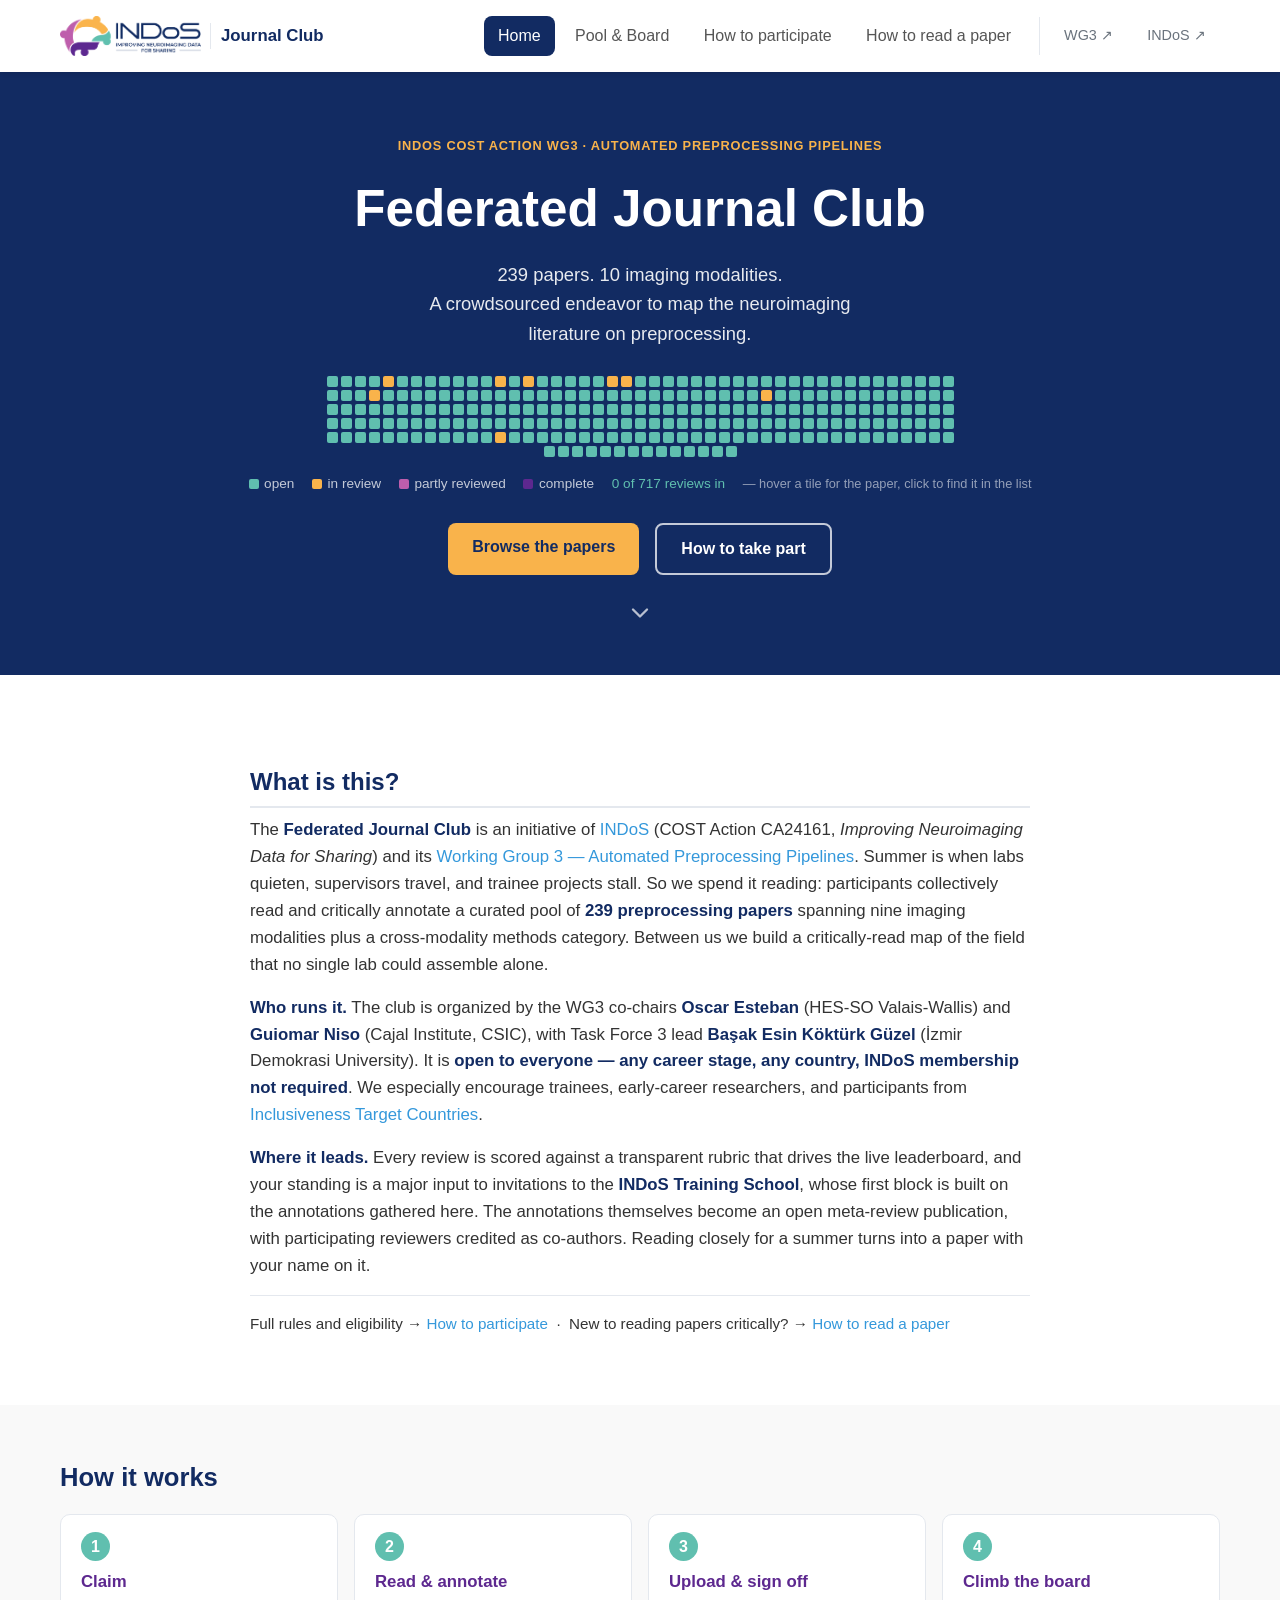
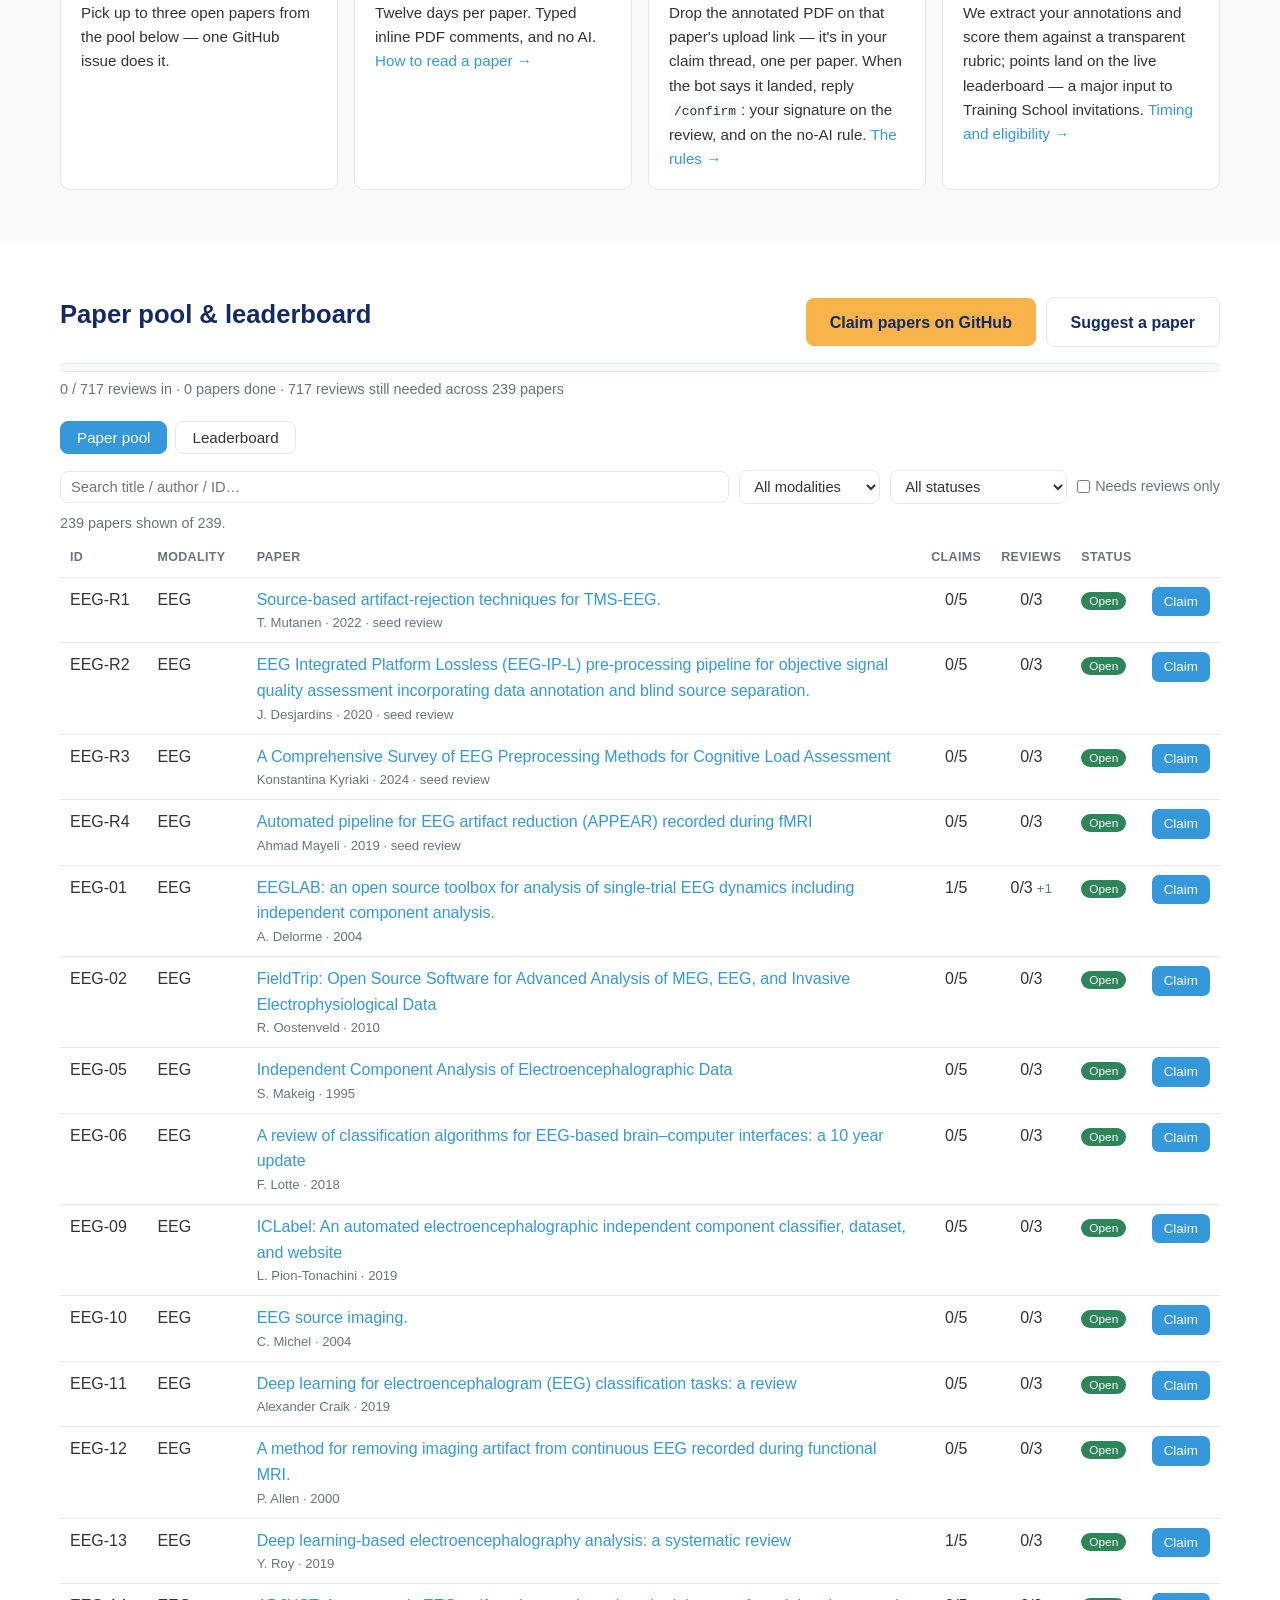
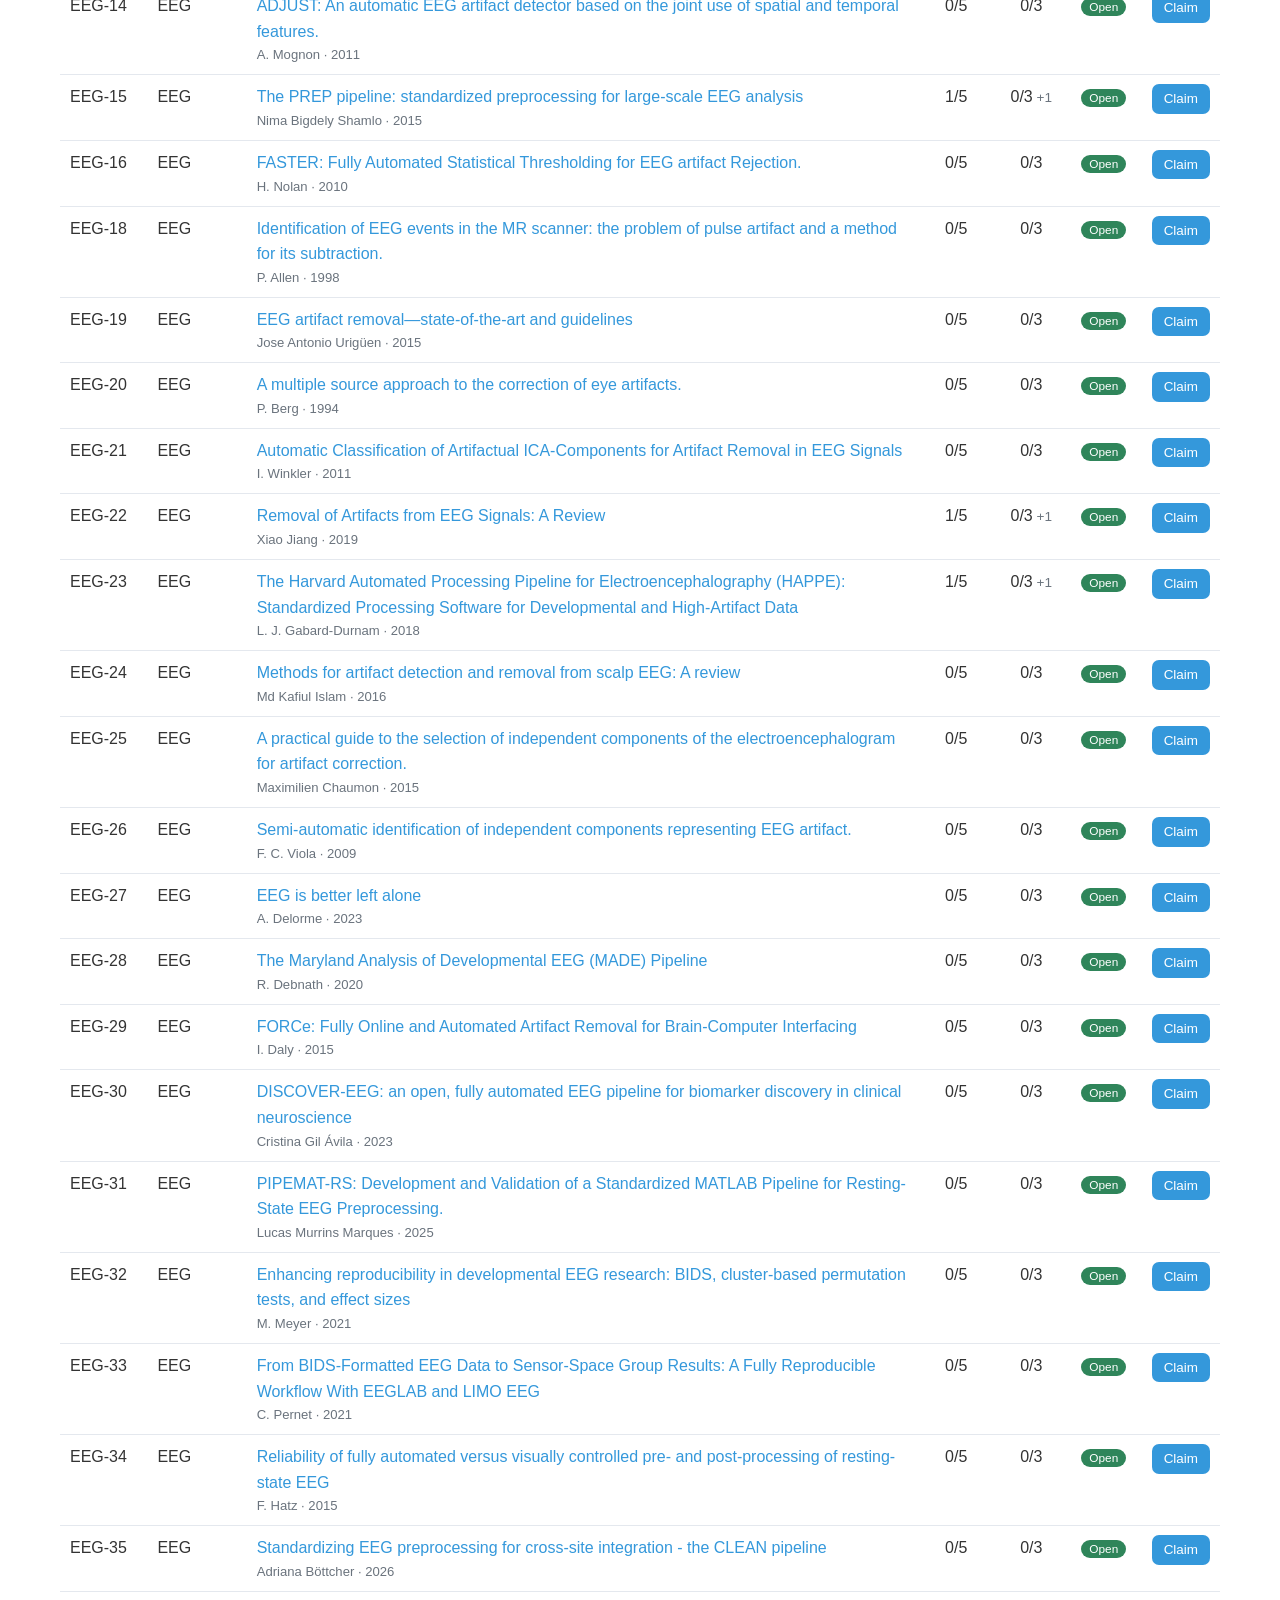
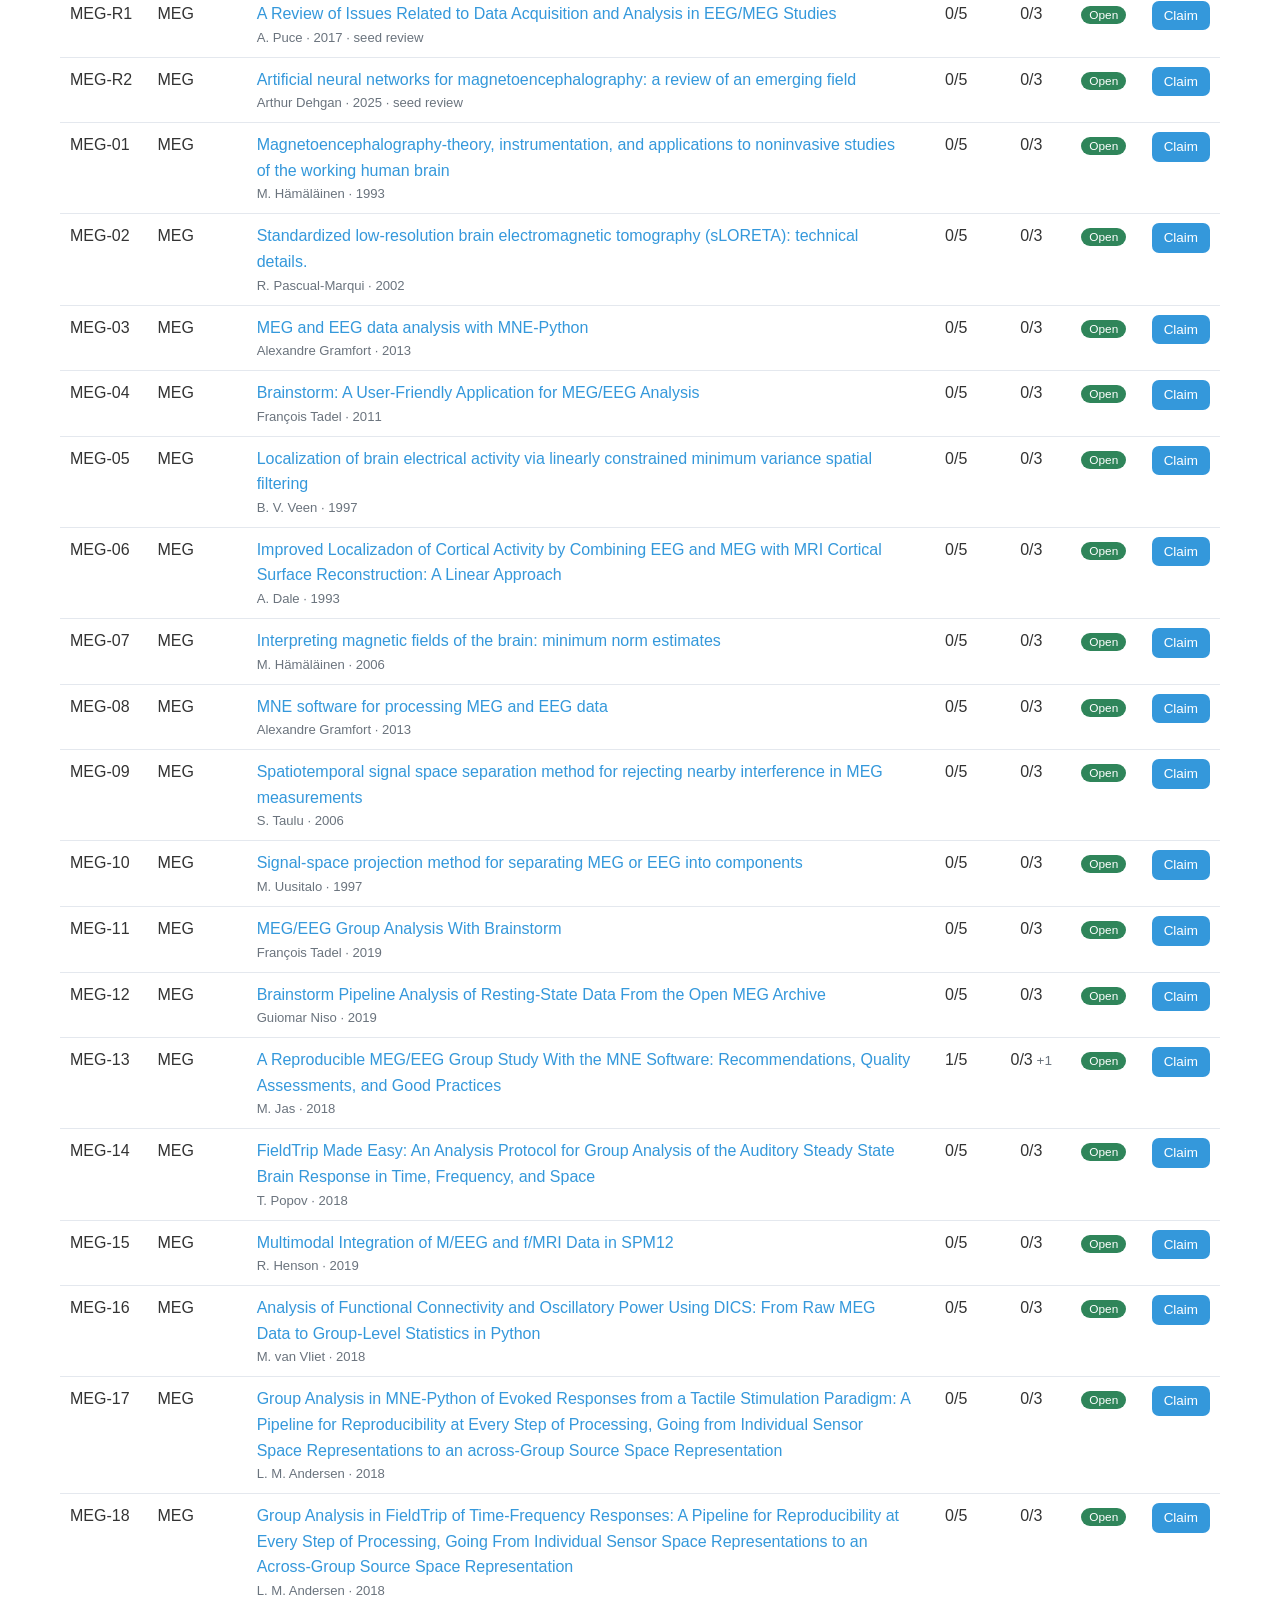
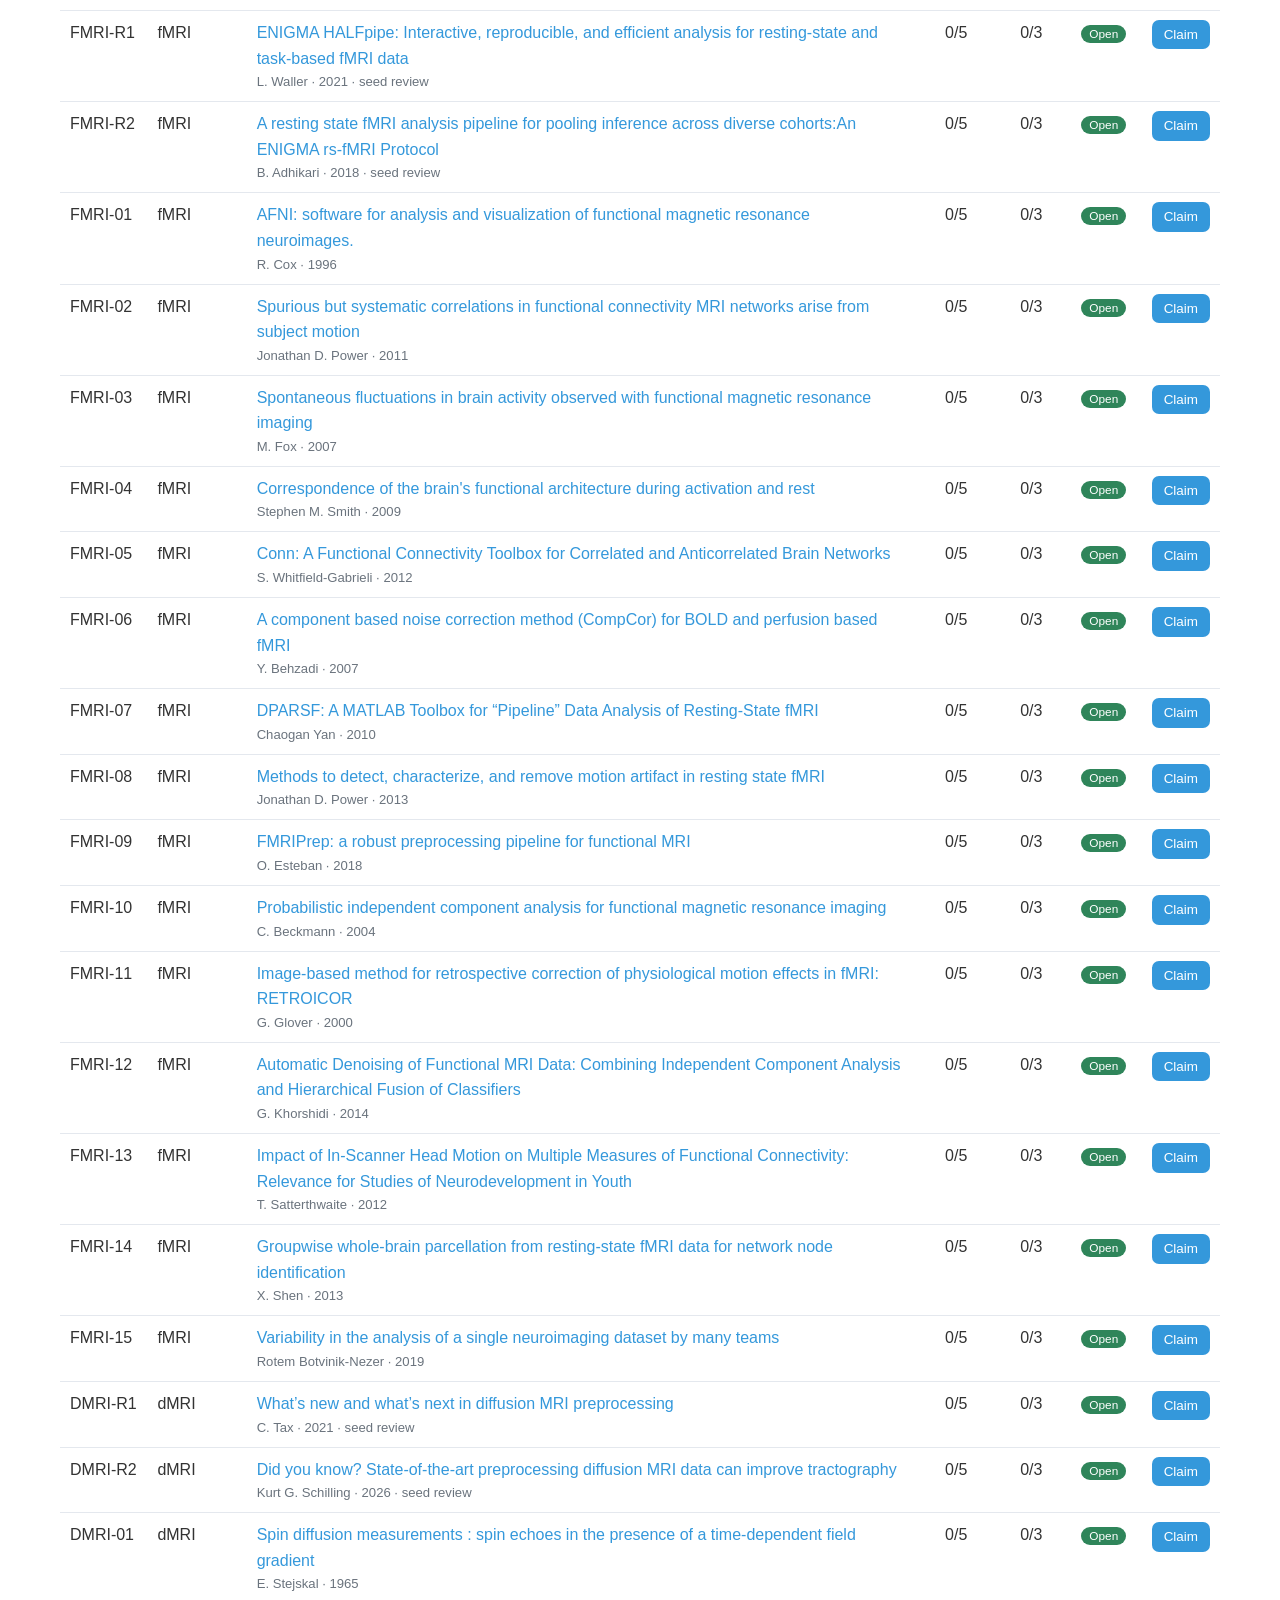
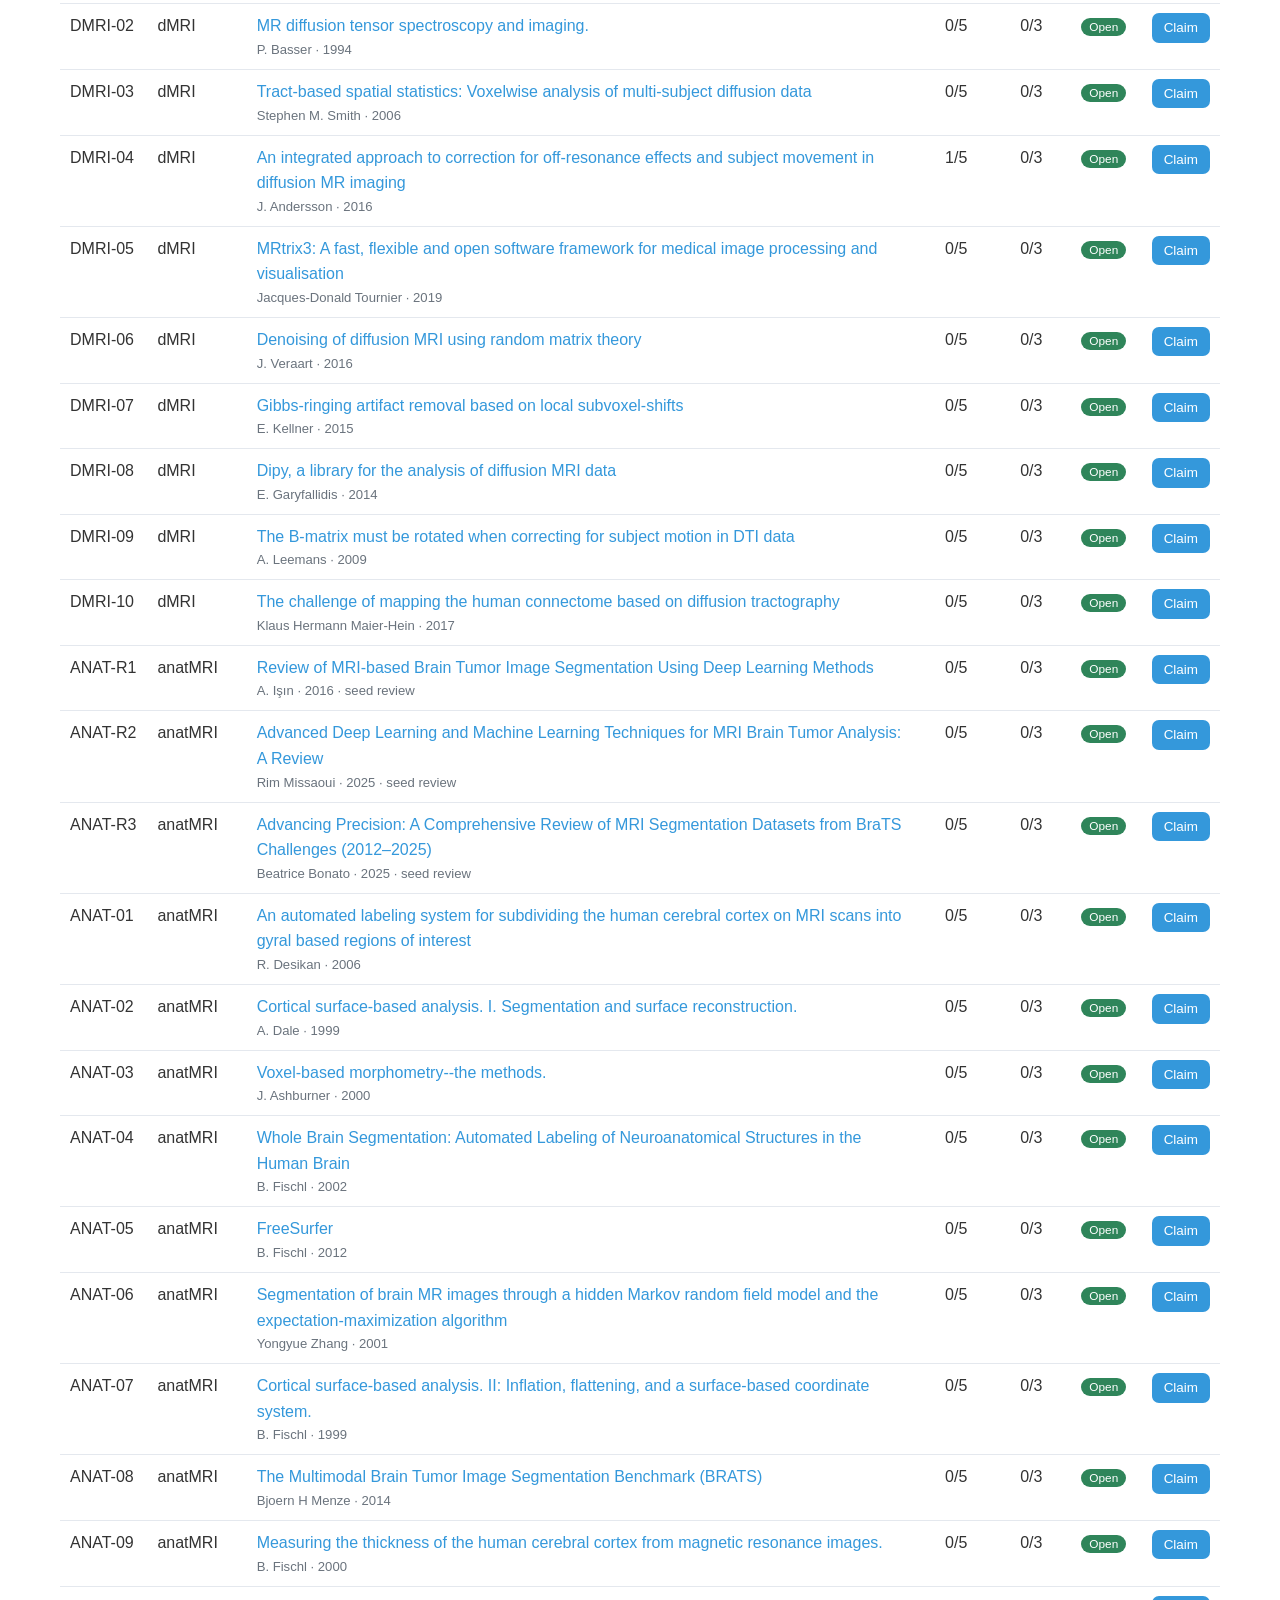
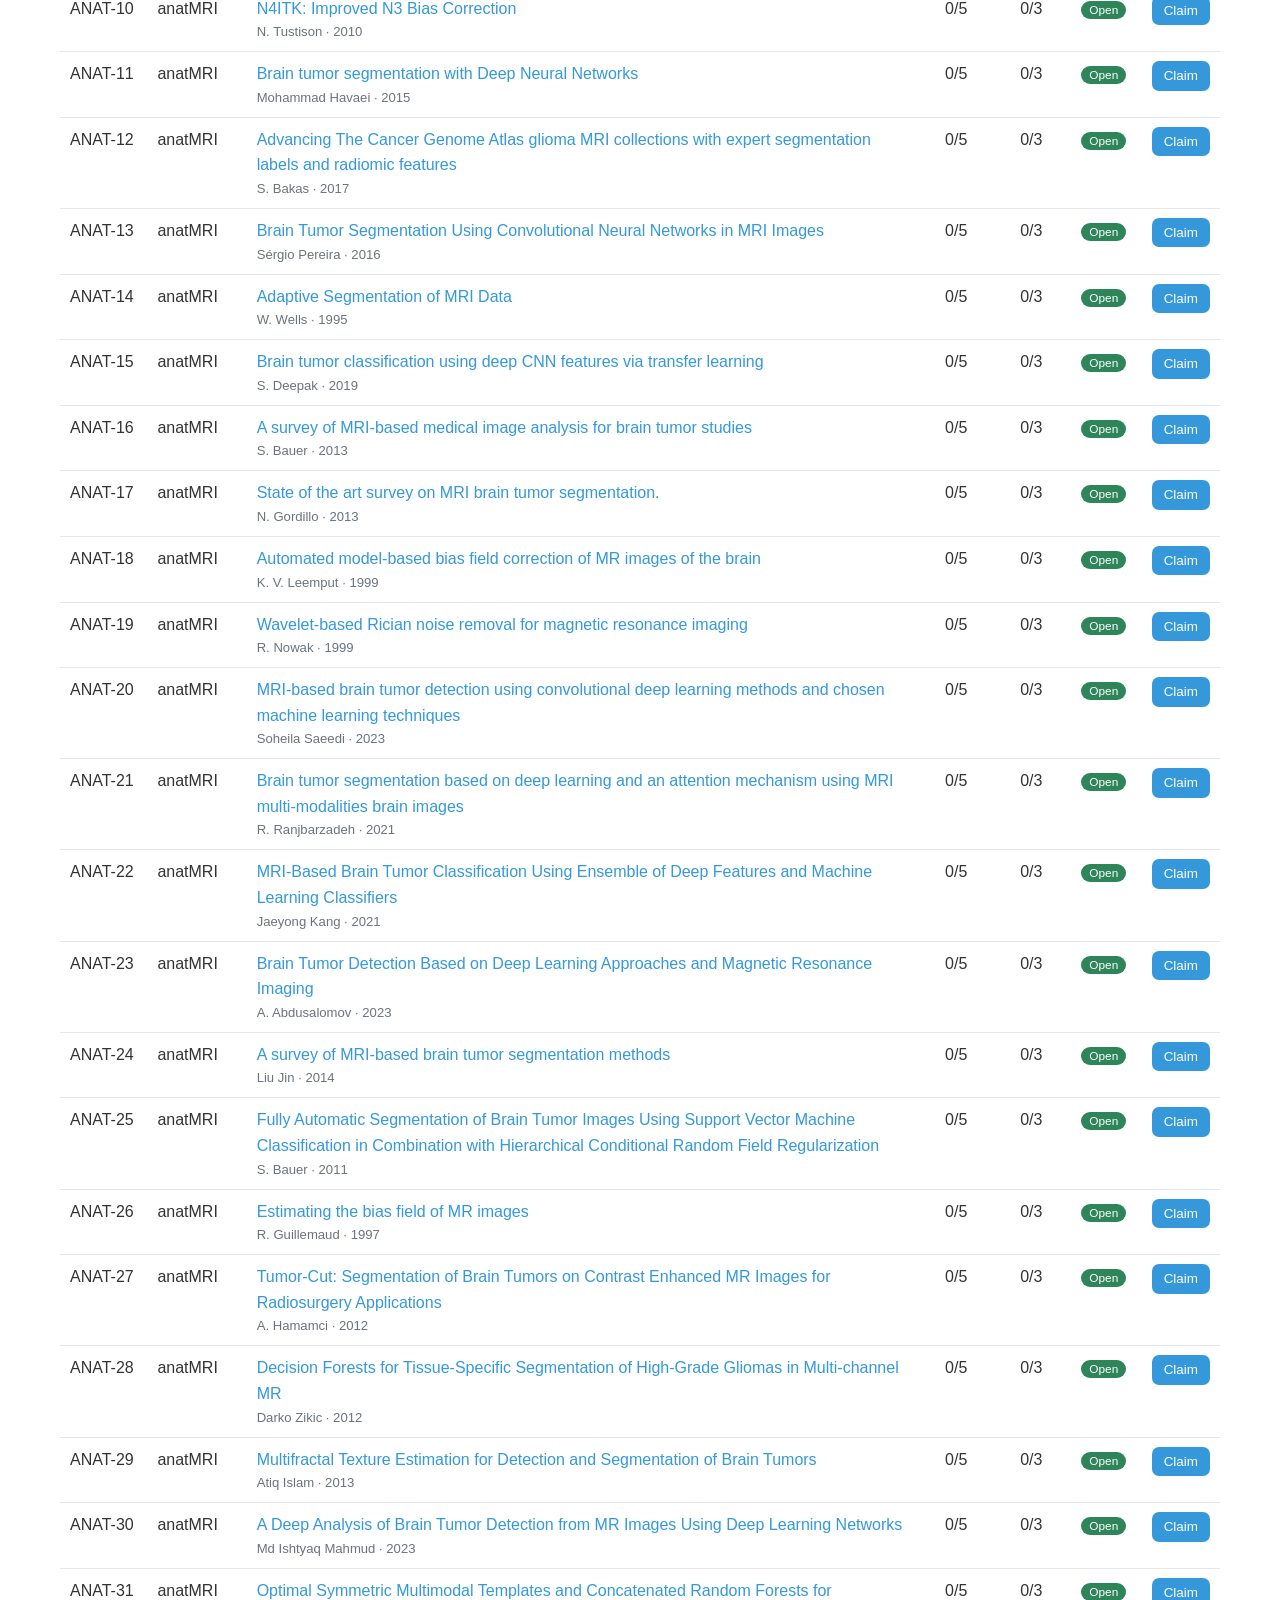
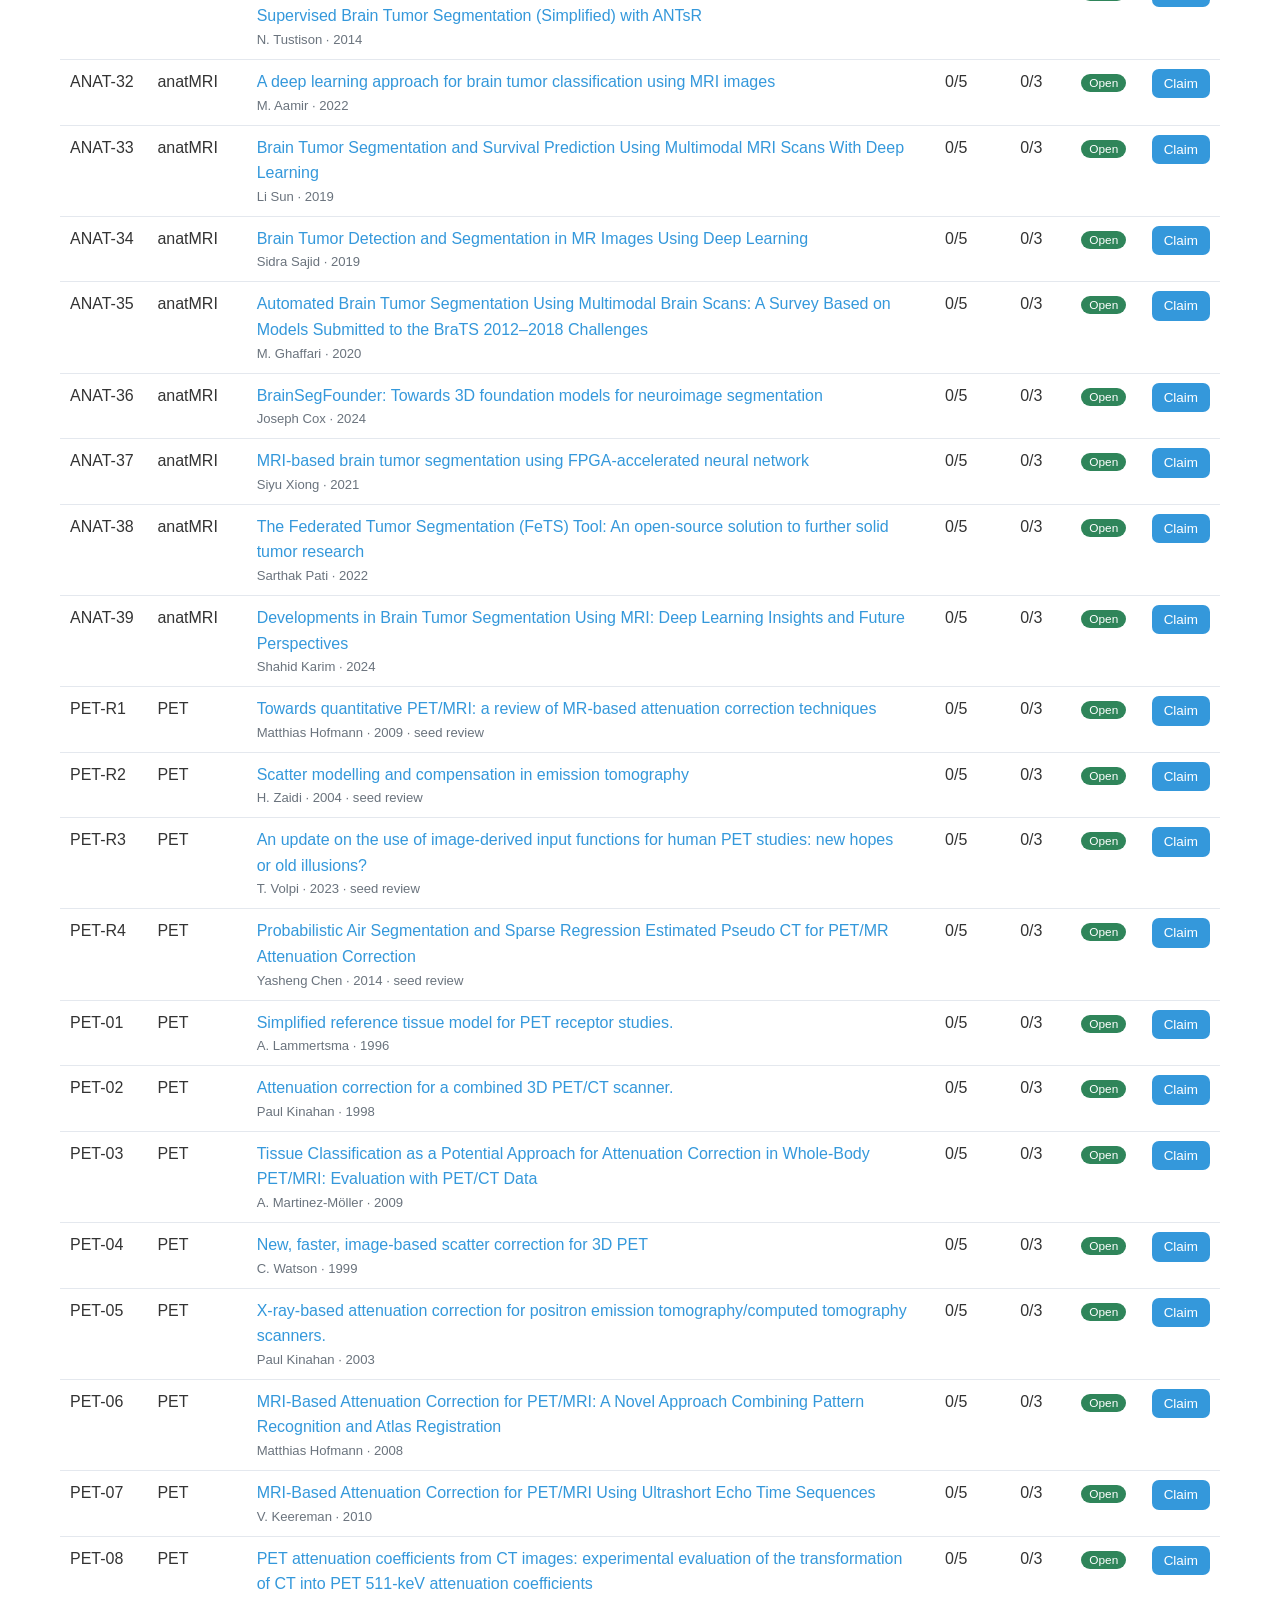
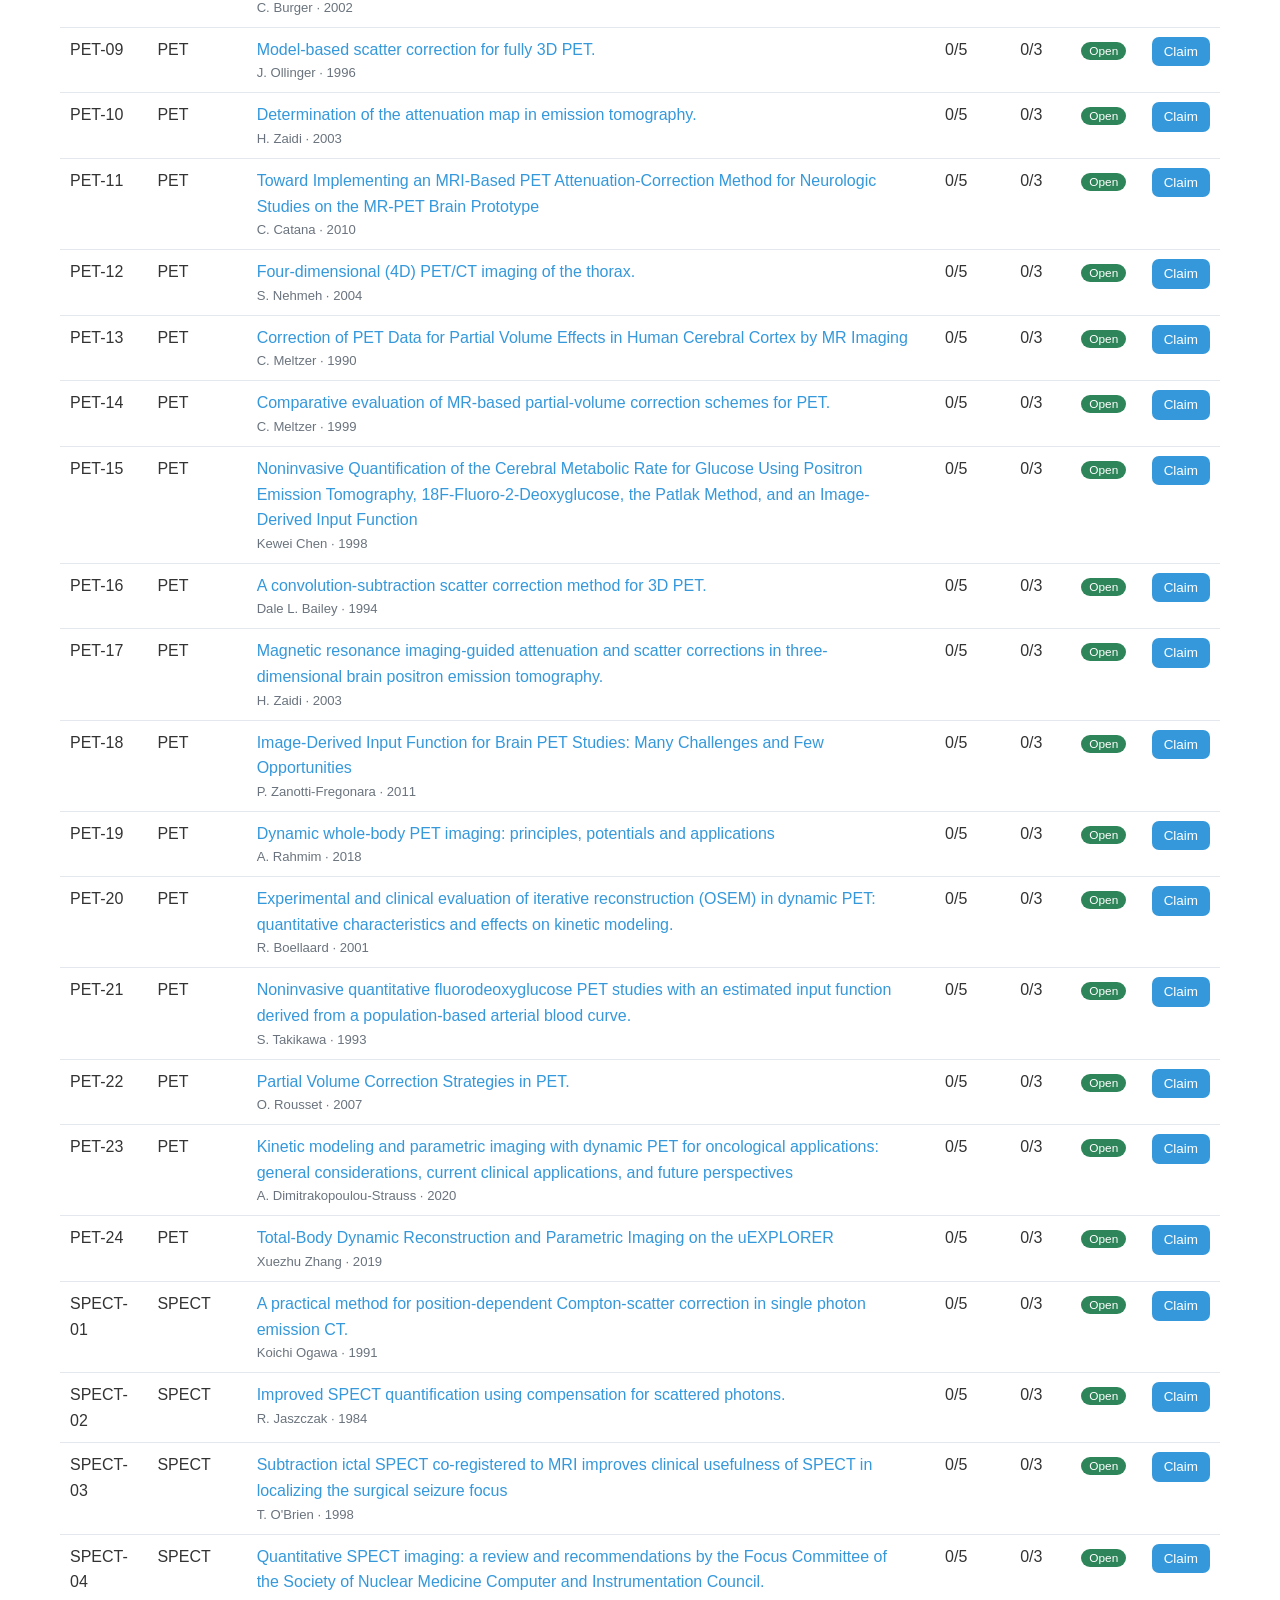
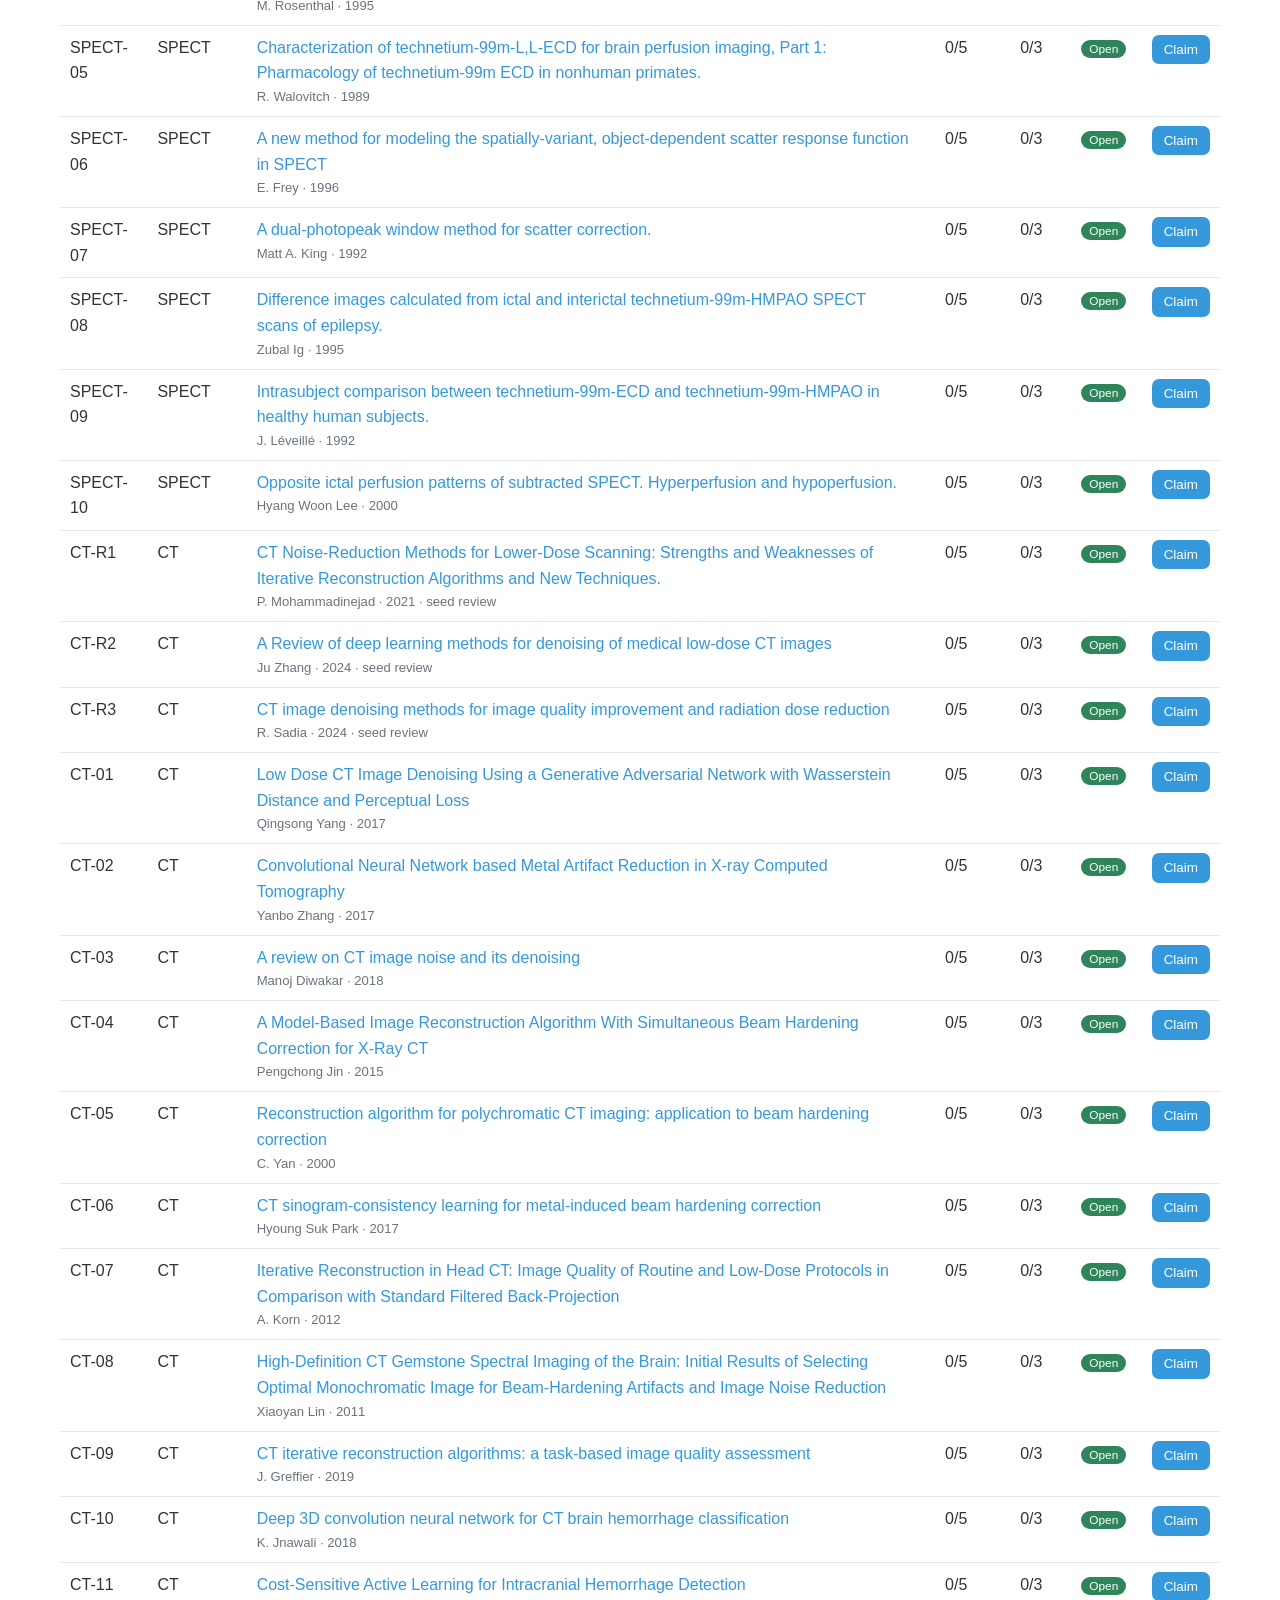
==== commit 45698e69: "pool: propose papers by issue, accept with /accept-paper Suggestions arrived by email and corridor a" ====
--- a/docs/index.html
+++ b/docs/index.html
@@ -43,7 +43,7 @@
     <div class="container hero-inner">
       <p class="hero-kicker">INDoS COST Action WG3 · Automated Preprocessing Pipelines</p>
       <h1 id="hero-title">Federated Journal Club</h1>
-      <p class="hero-tagline">239 papers. 10 imaging modalities. <br />
+      <p class="hero-tagline"><span class="pool-size">239</span> papers. 10 imaging modalities. <br />
            A crowdsourced endeavor to map the neuroimaging literature on preprocessing.</p>
 
       <!-- One tile per paper, coloured by reading progress; filled in by app.js from status.json. -->
@@ -81,7 +81,7 @@
         <a href="https://www.indos-costaction.eu/wg3">Working Group 3 — Automated Preprocessing
         Pipelines</a>. Summer is when labs quieten, supervisors travel, and trainee projects stall.
         So we spend it reading: participants collectively read and critically annotate a curated
-        pool of <strong>239 preprocessing papers</strong> spanning nine imaging modalities plus a
+        pool of <strong><span class="pool-size">239</span> preprocessing papers</strong> spanning nine imaging modalities plus a
         cross-modality methods category. Between us we build a critically-read map of the field
         that no single lab could assemble alone.</p>
 
@@ -141,7 +141,11 @@
     <div class="container">
       <div class="papers-head">
         <h2>Paper pool &amp; leaderboard</h2>
-        <a id="claimTop" class="btn btn-primary" href="#">Claim papers on GitHub</a>
+        <div class="head-actions">
+          <a id="claimTop" class="btn btn-primary" href="#">Claim papers on GitHub</a>
+          <!-- href filled by app.js, which knows the repo slug from site.json -->
+          <a class="btn btn-quiet suggest-link" href="#" target="_blank" rel="noopener">Suggest a paper</a>
+        </div>
       </div>
 
       <div id="progress" class="progress" hidden>
--- a/docs/style.css
+++ b/docs/style.css
@@ -369,6 +369,12 @@
 .btn-primary:hover { background: #e8a23a; }
 .btn-ghost { border: 2px solid rgba(255, 255, 255, 0.75); color: #fff; }
 .btn-ghost:hover { background: rgba(255, 255, 255, 0.12); }
+/* Secondary action on a light band — btn-ghost is the navy-hero variant and would be
+   invisible here. Quieter than btn-primary on purpose: claiming is the ask, suggesting
+   is the afterthought that should still be one click away. */
+.btn-quiet { border: 1px solid var(--line); color: var(--logo-blue); background: var(--surface); }
+.btn-quiet:hover { background: var(--card); }
+.head-actions { display: flex; gap: 0.6rem; flex-wrap: wrap; align-items: center; }
 
 /* Hero — flat brand navy, no gradient. */
 .hero { background: var(--logo-blue); color: #fff; text-align: center; padding: 4rem 0 2.5rem; }
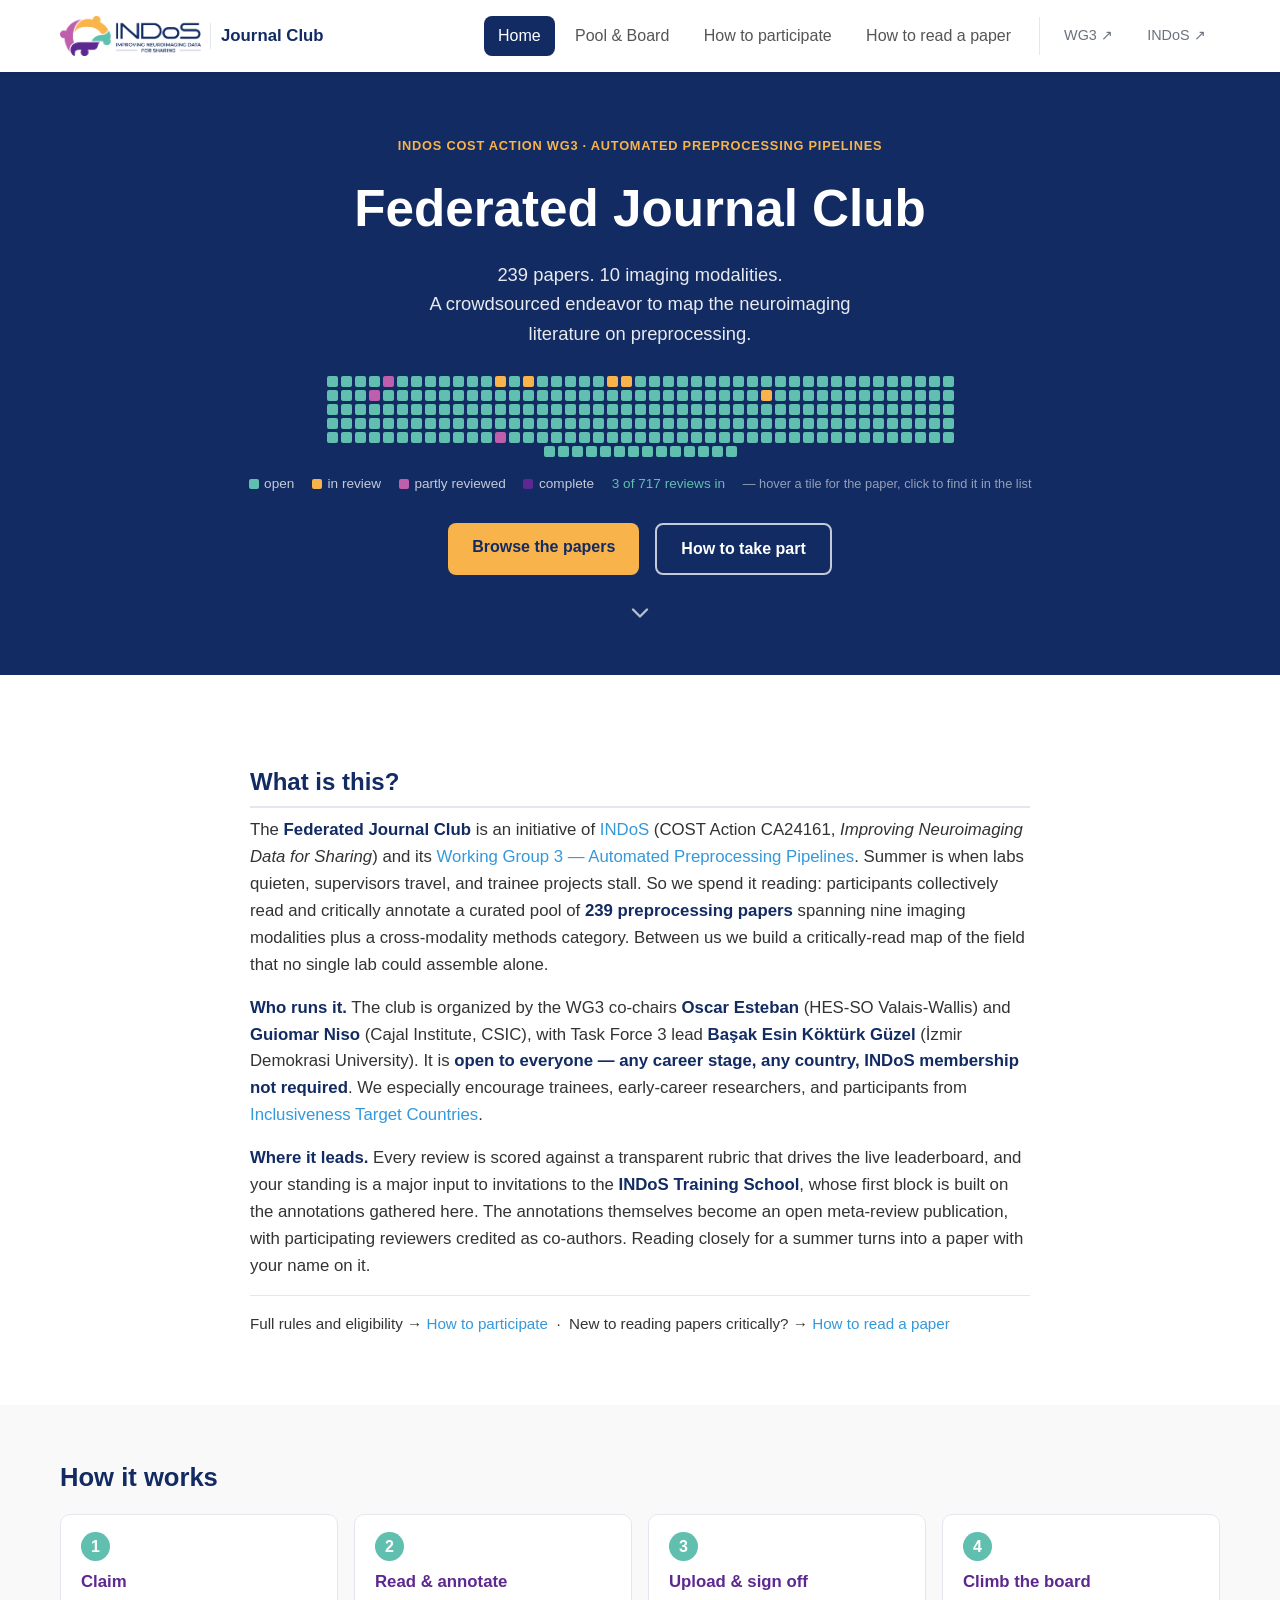
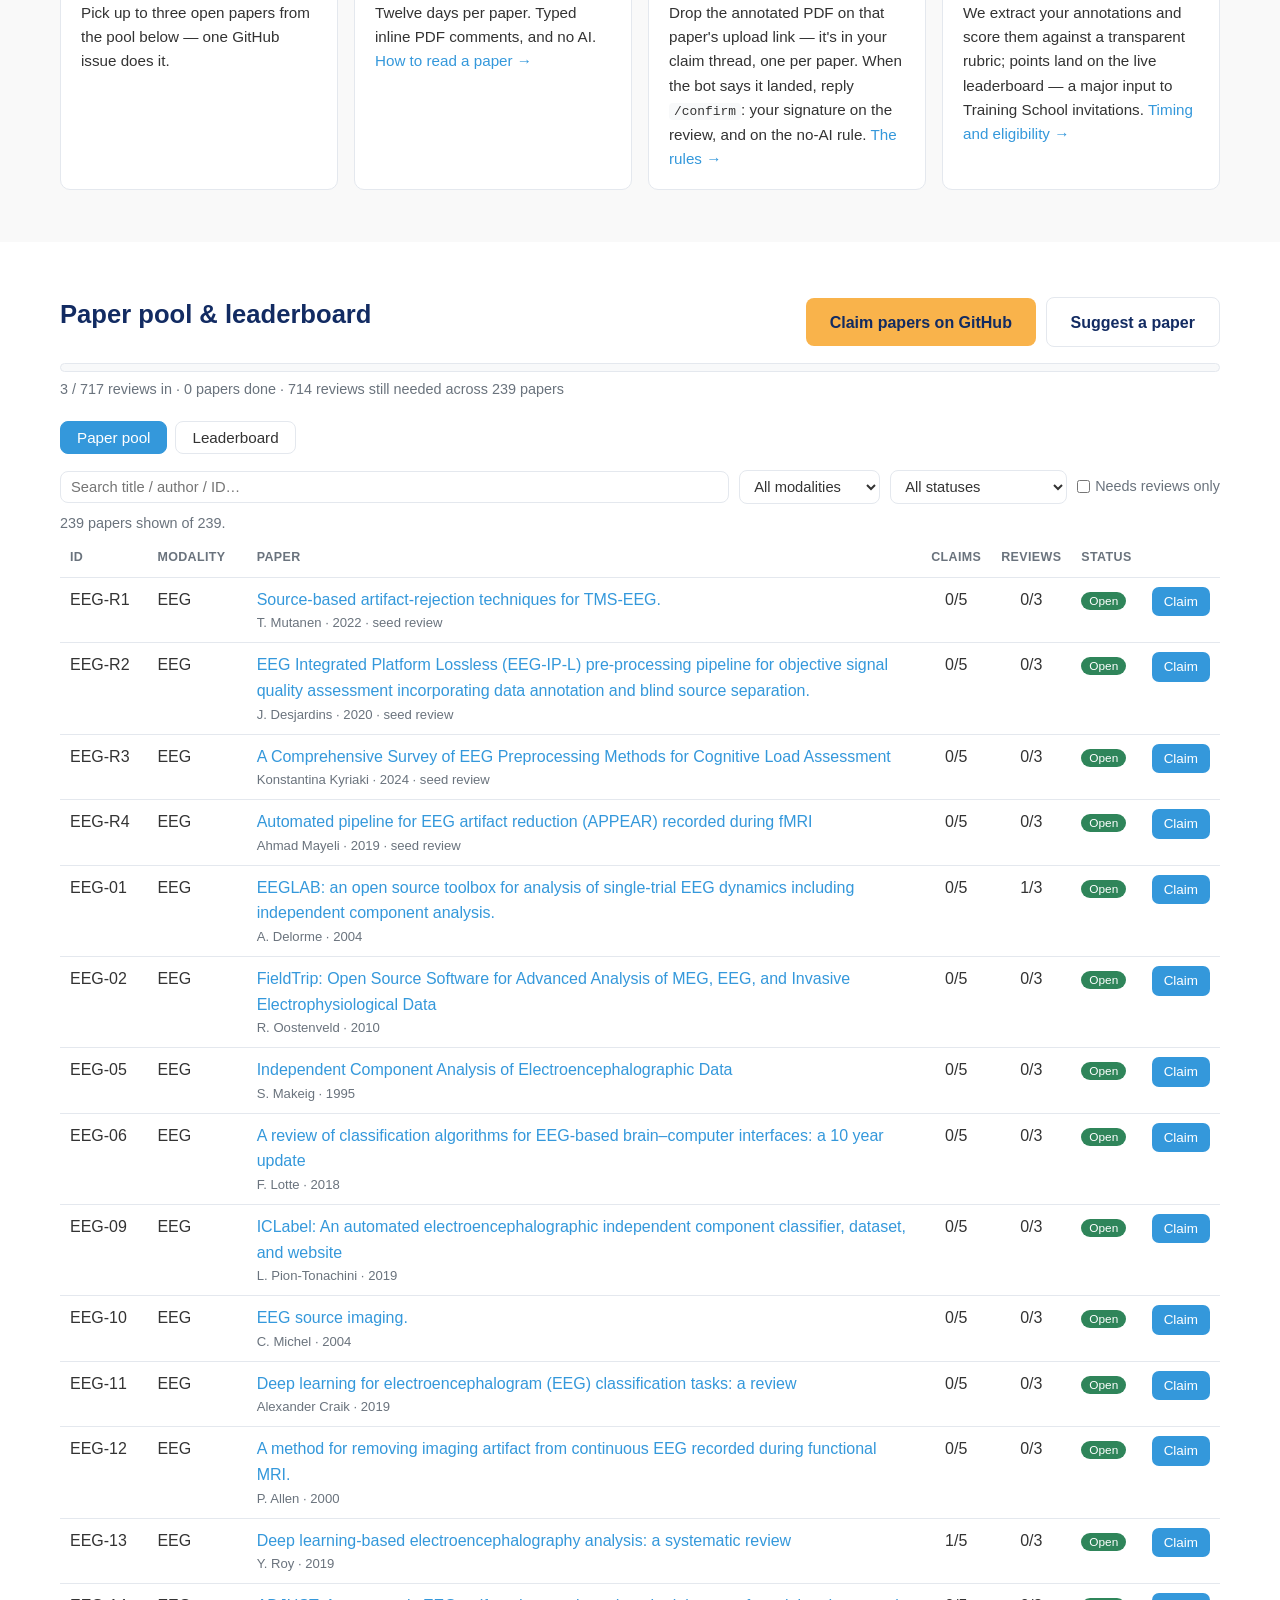
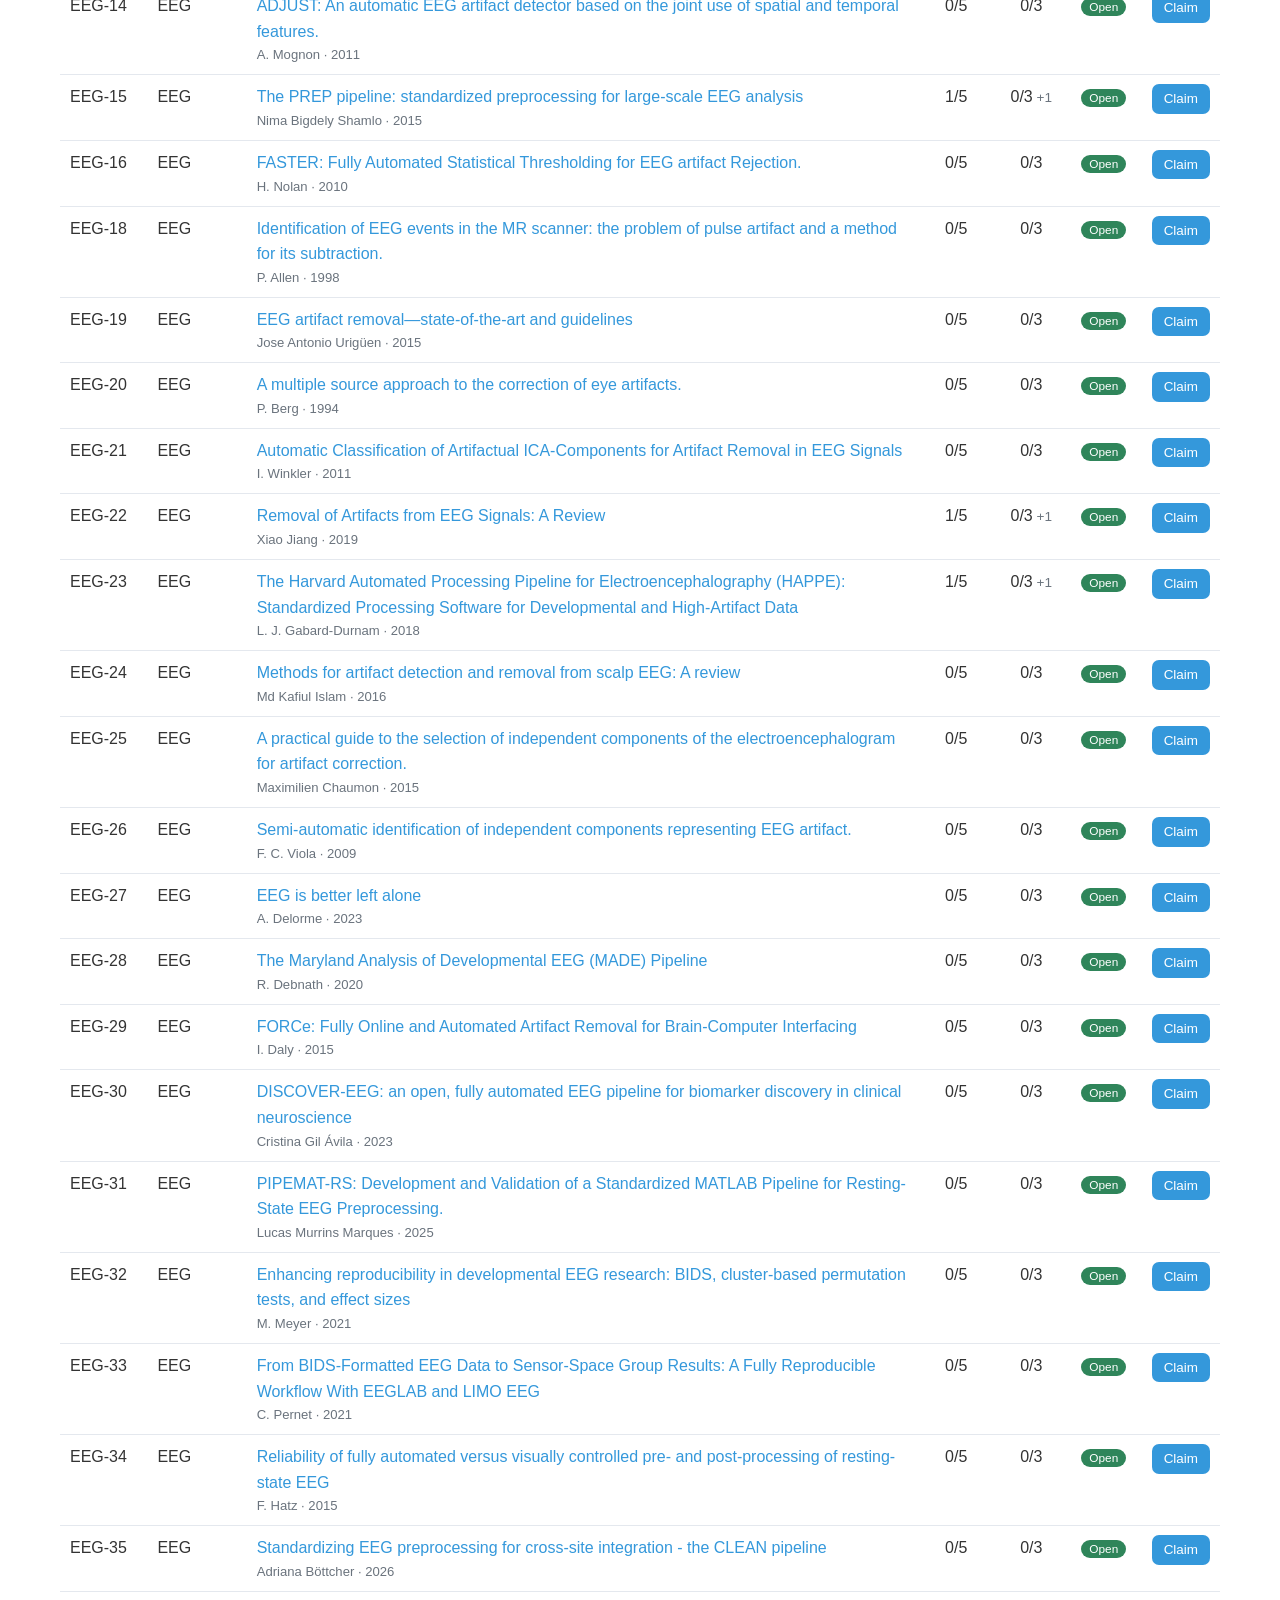
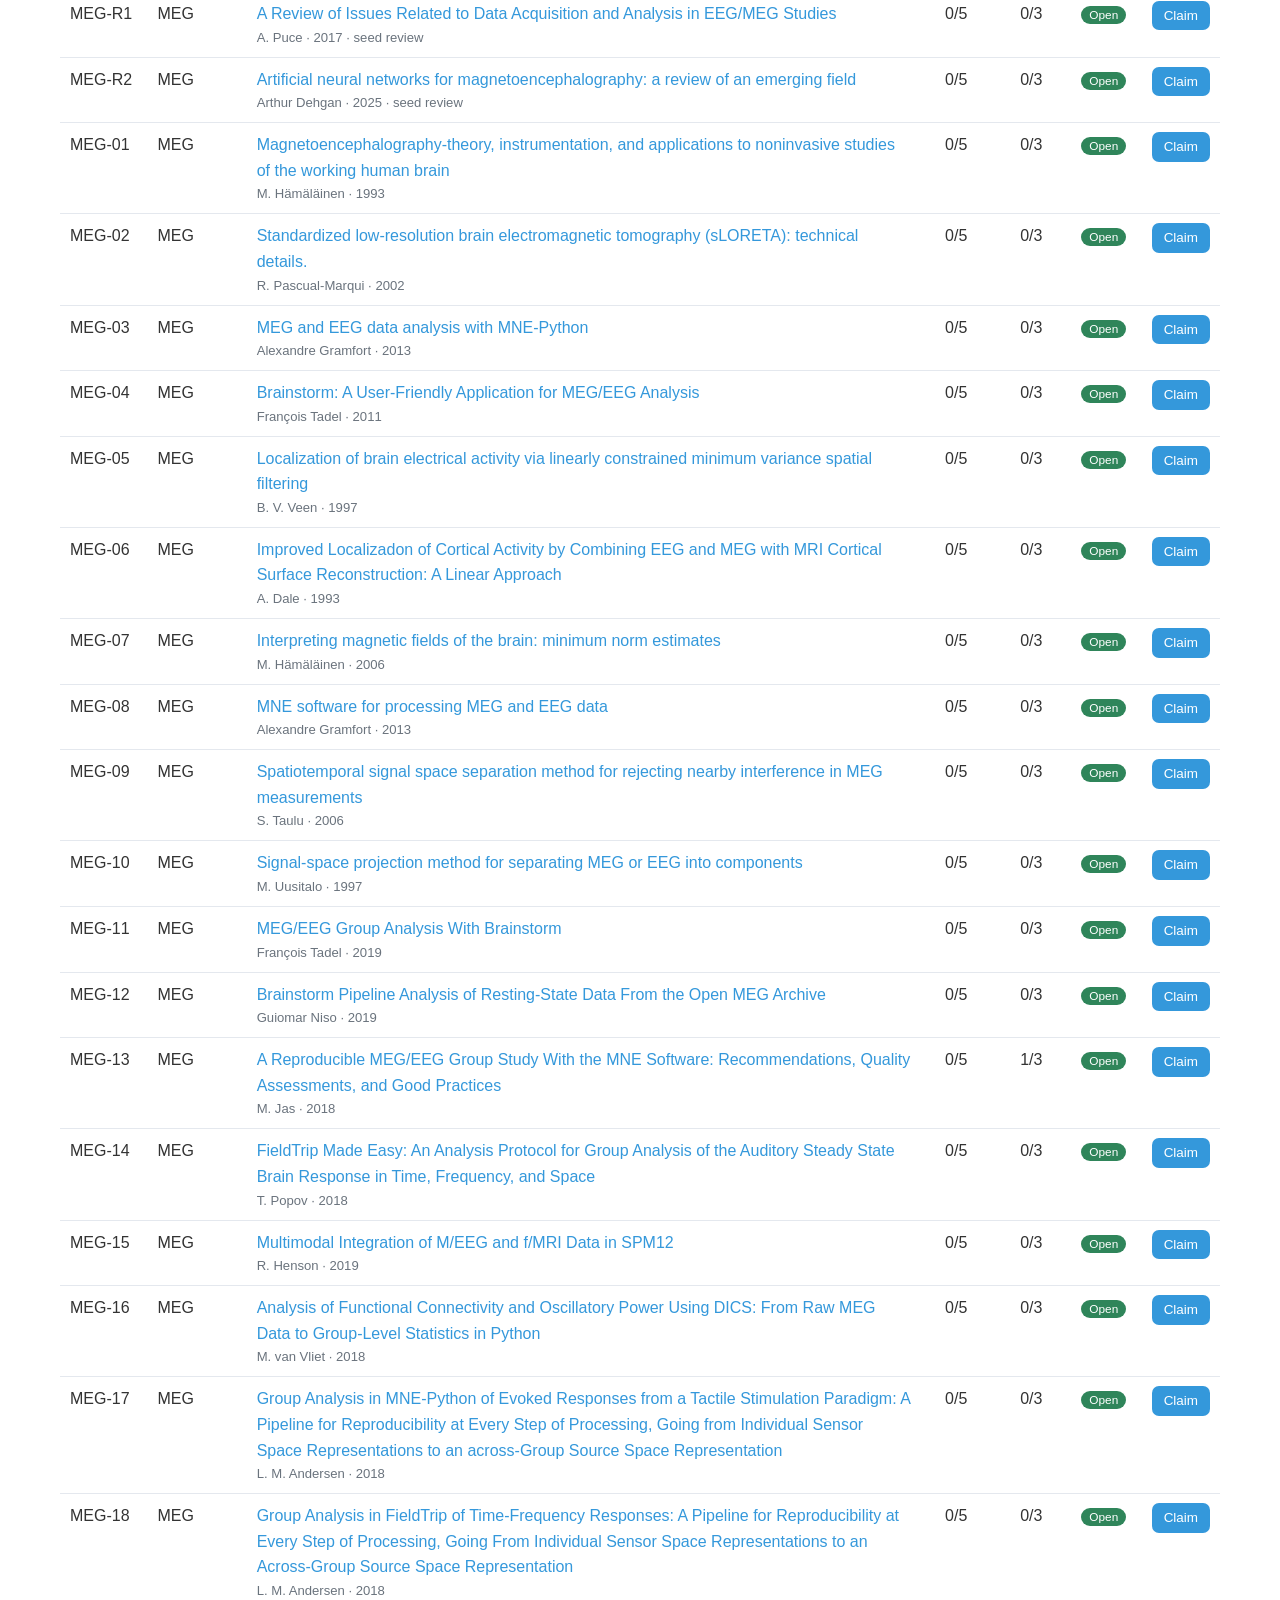
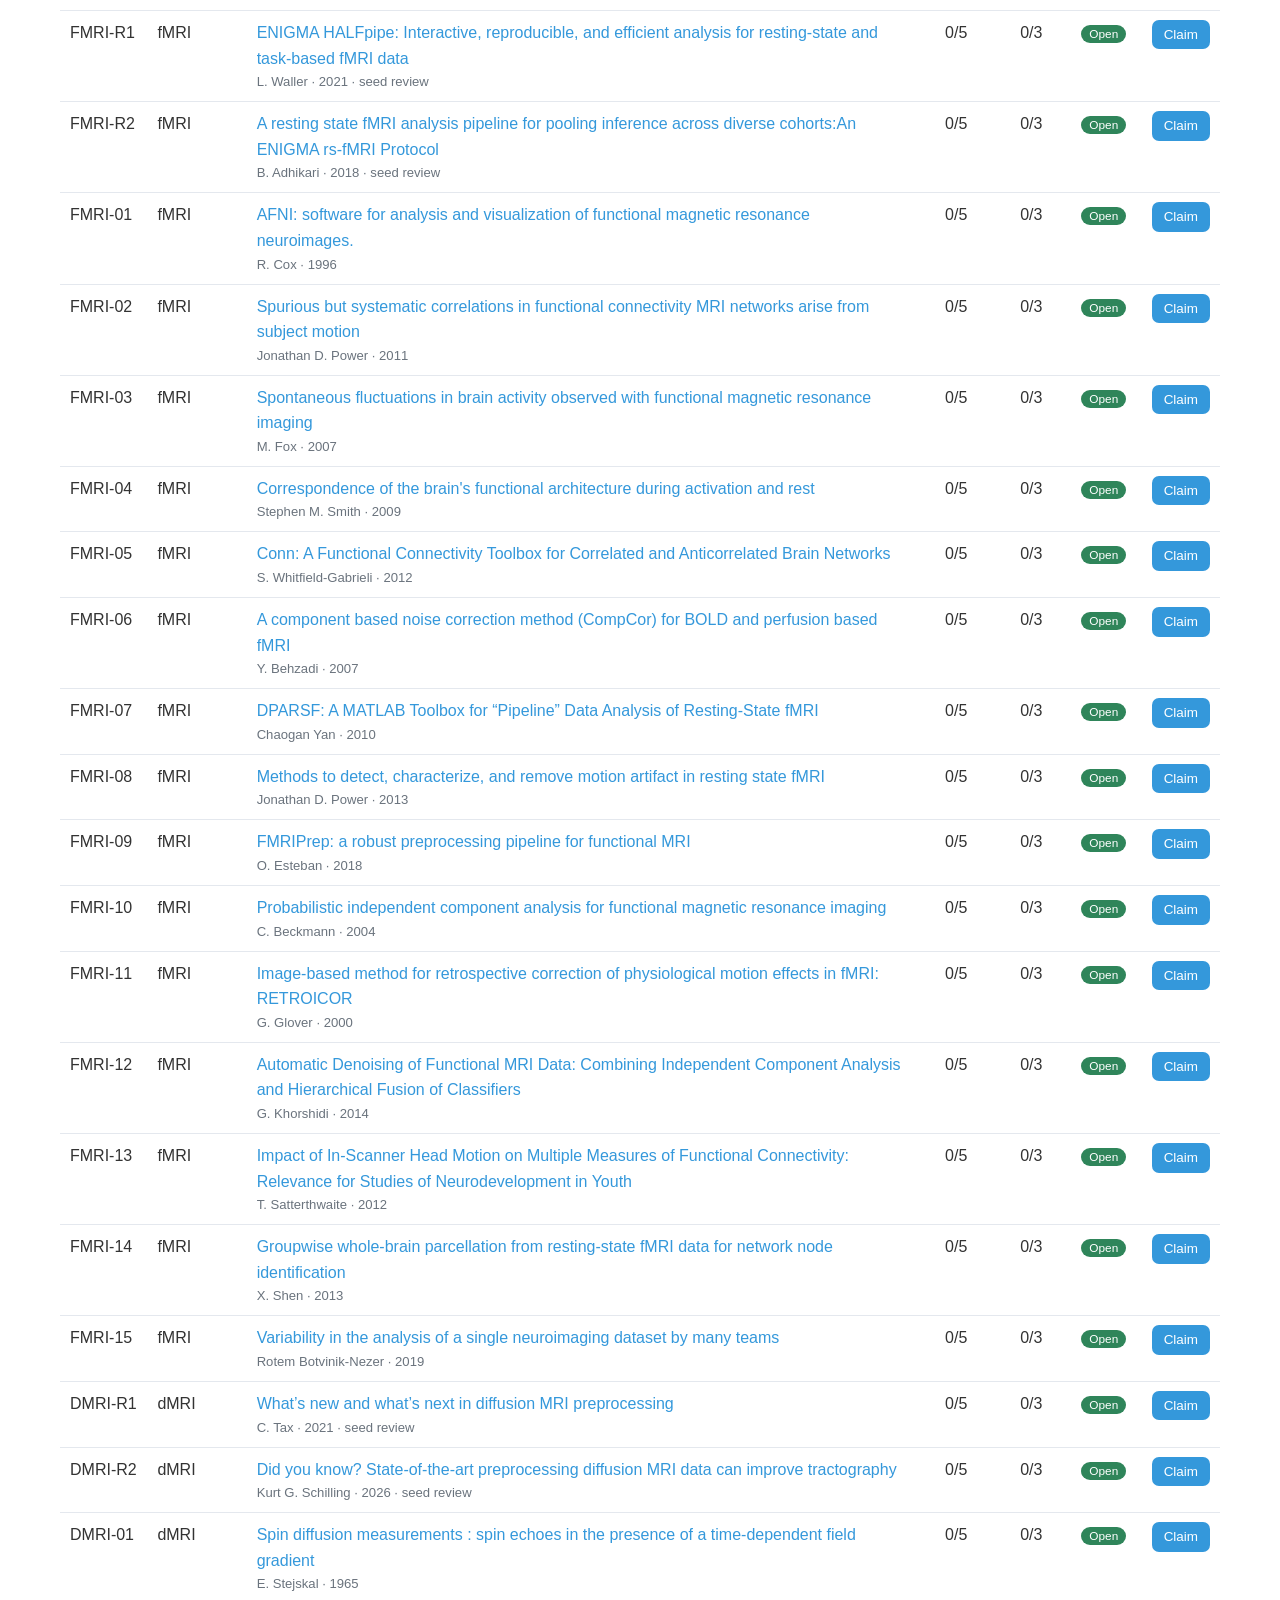
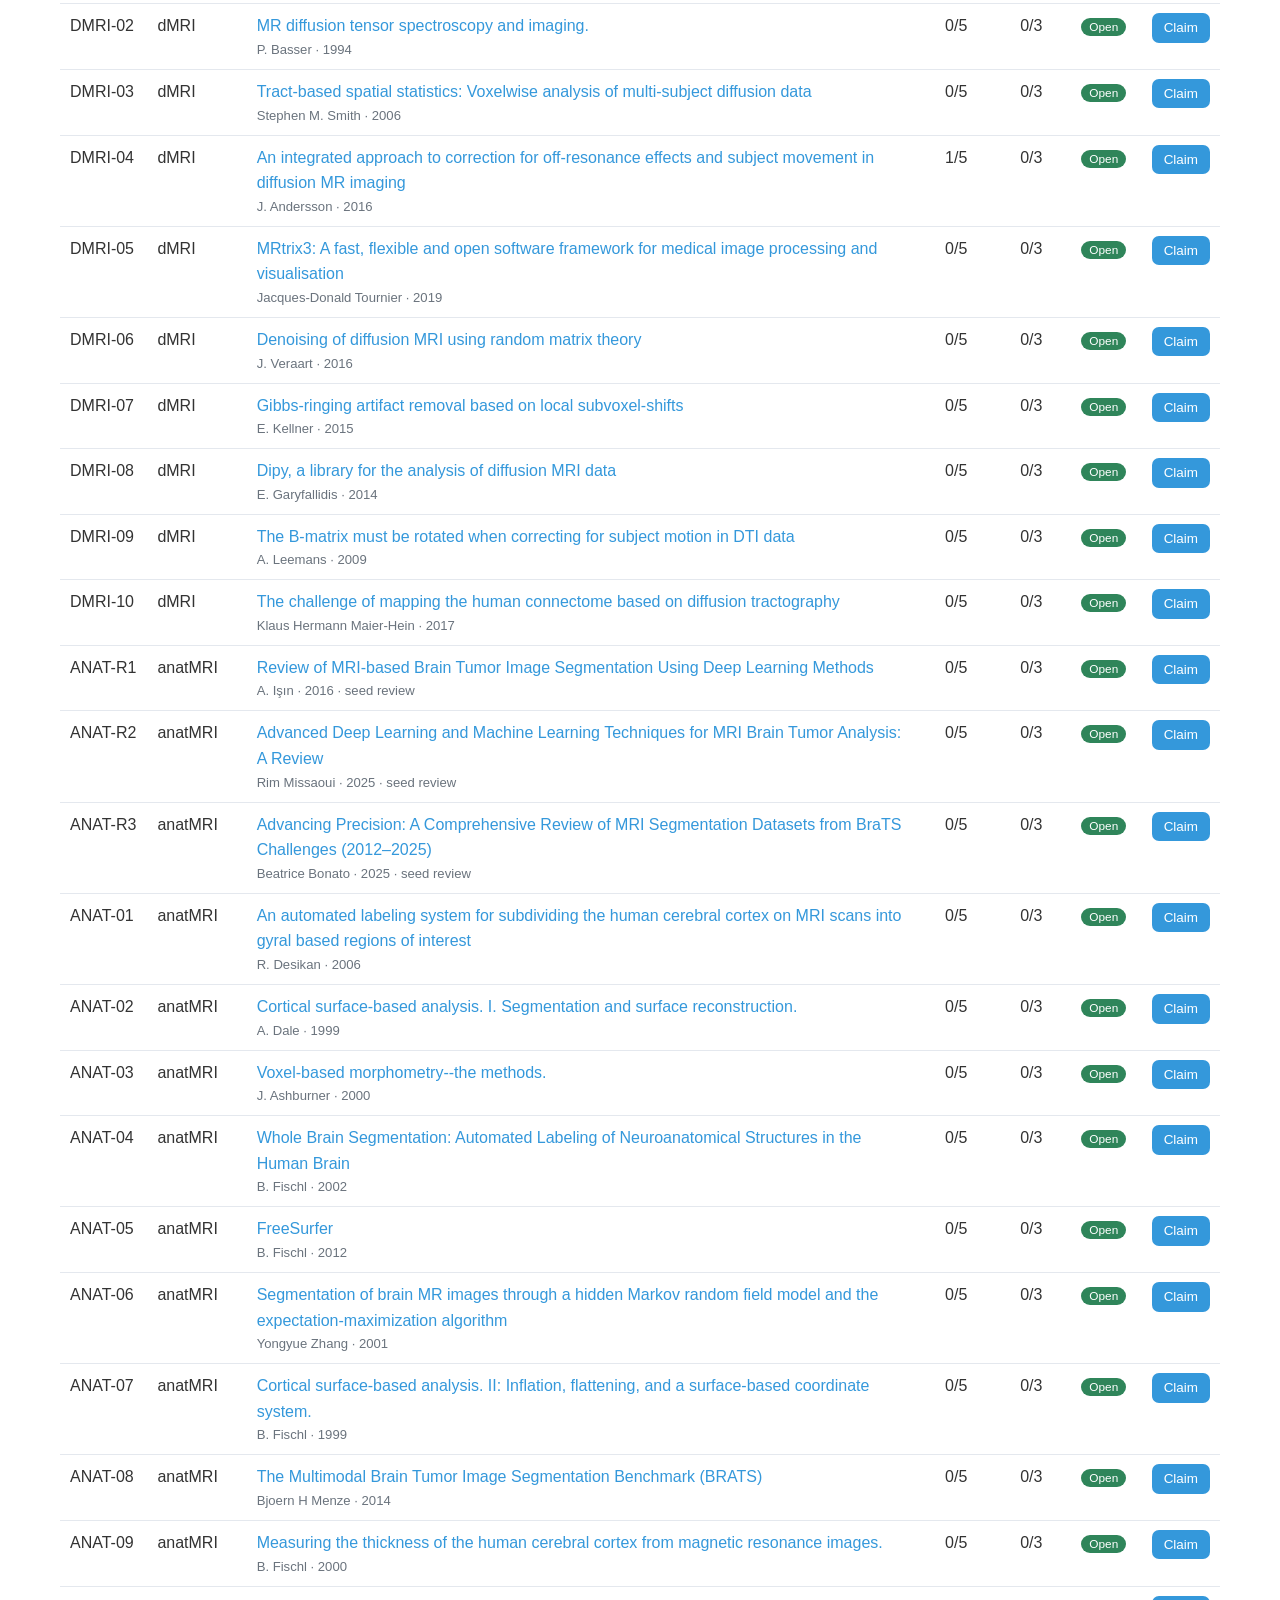
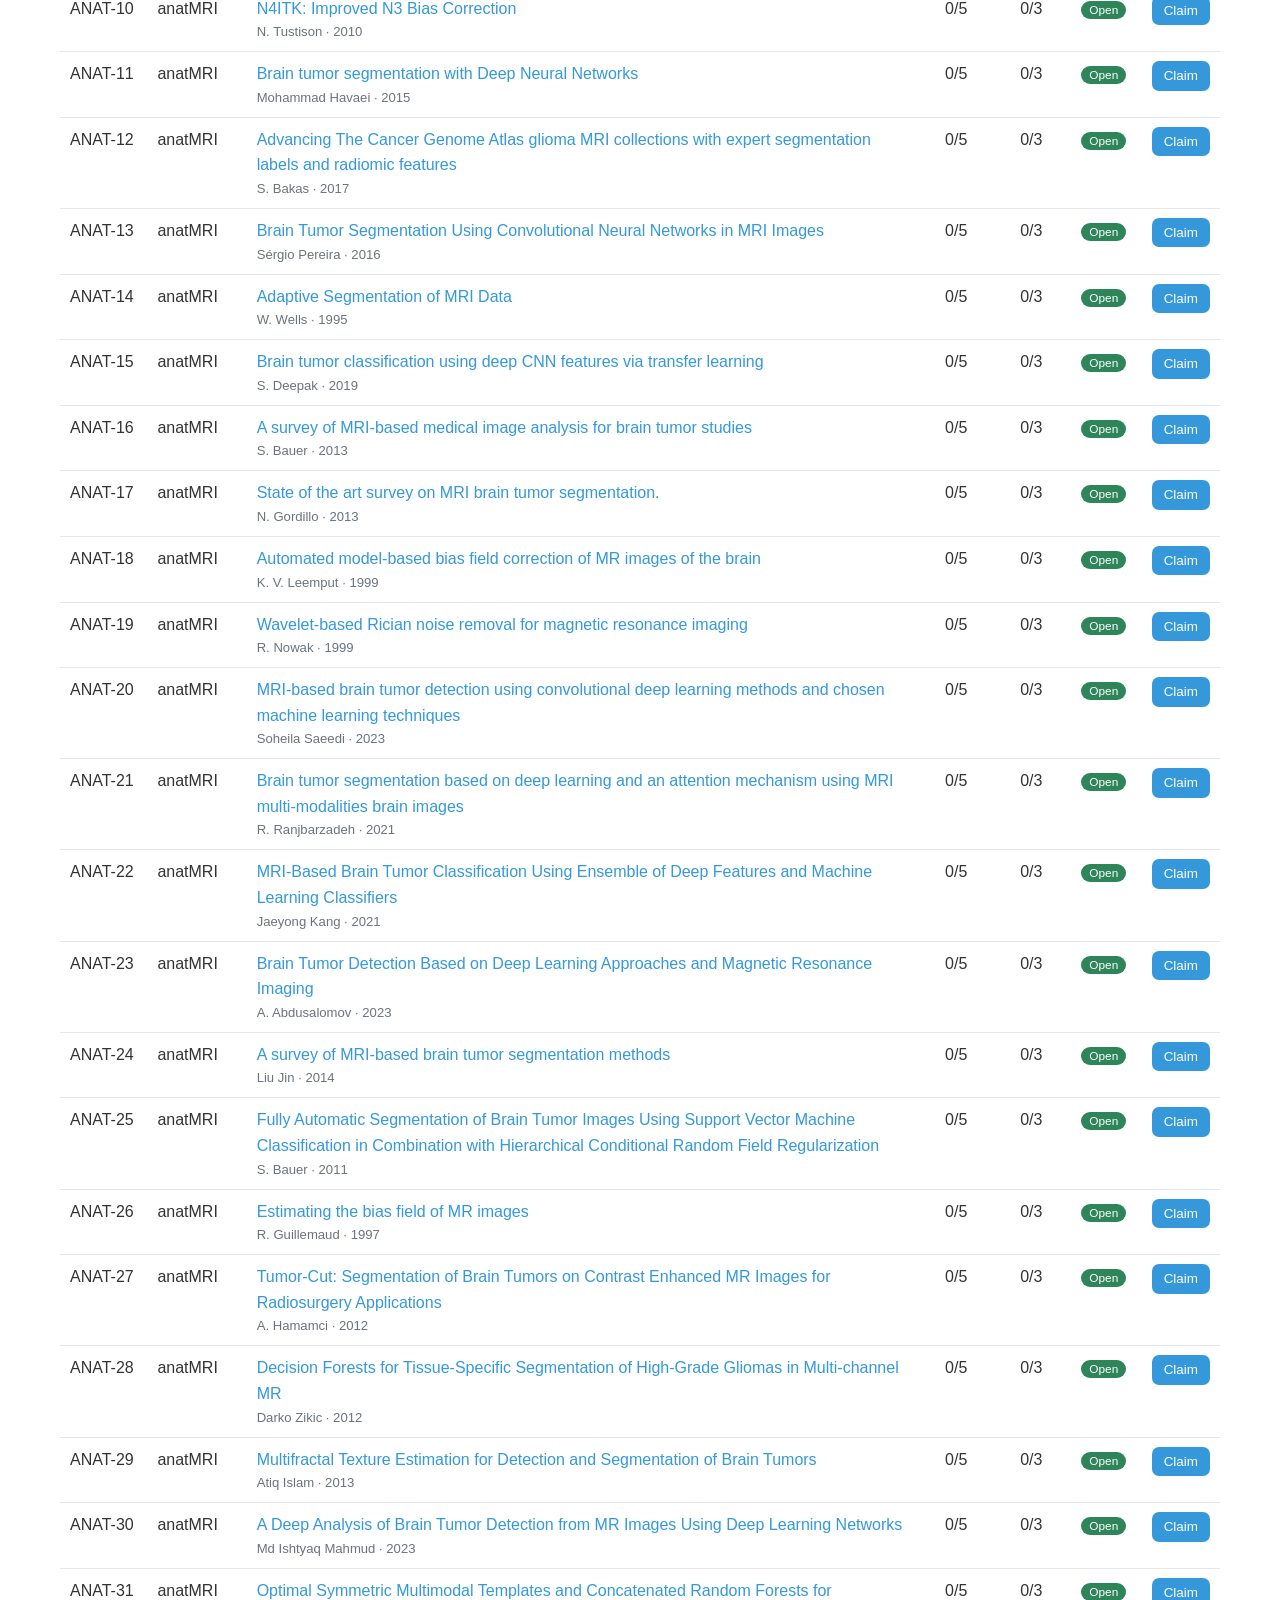
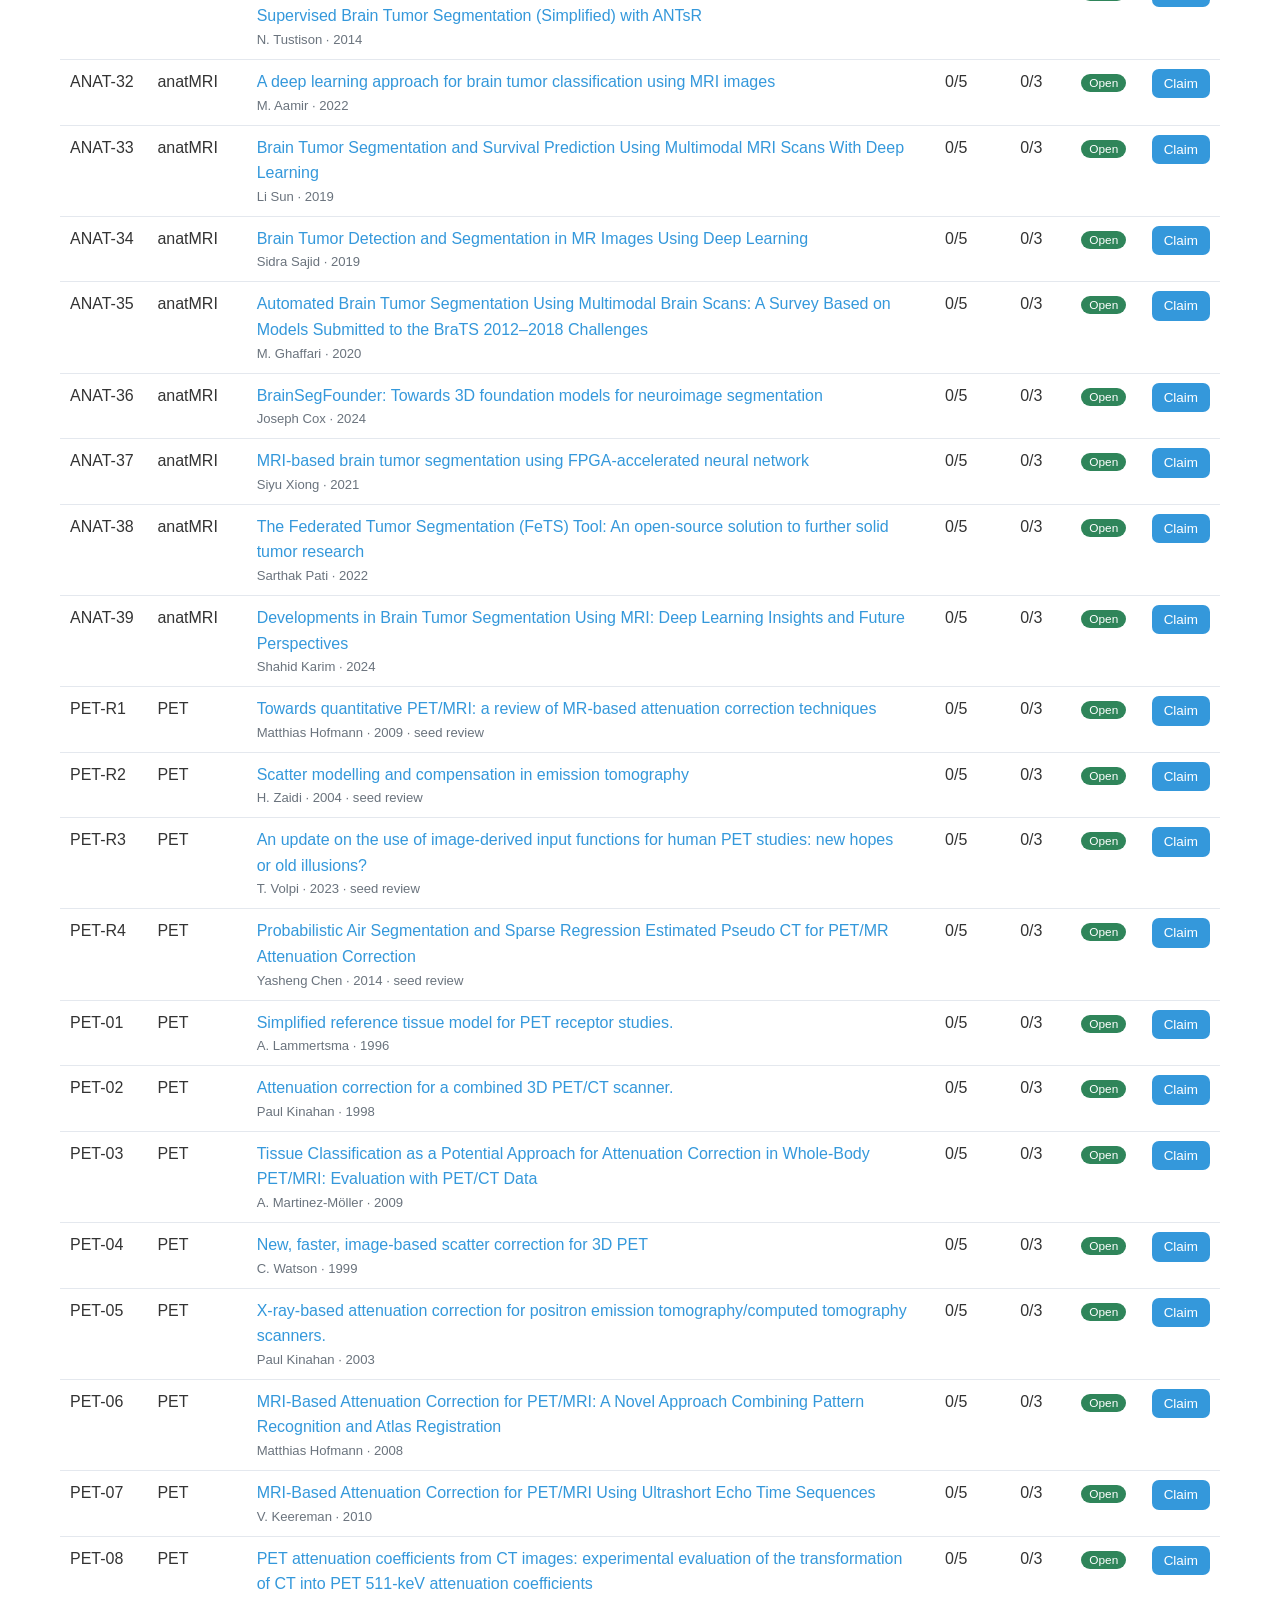
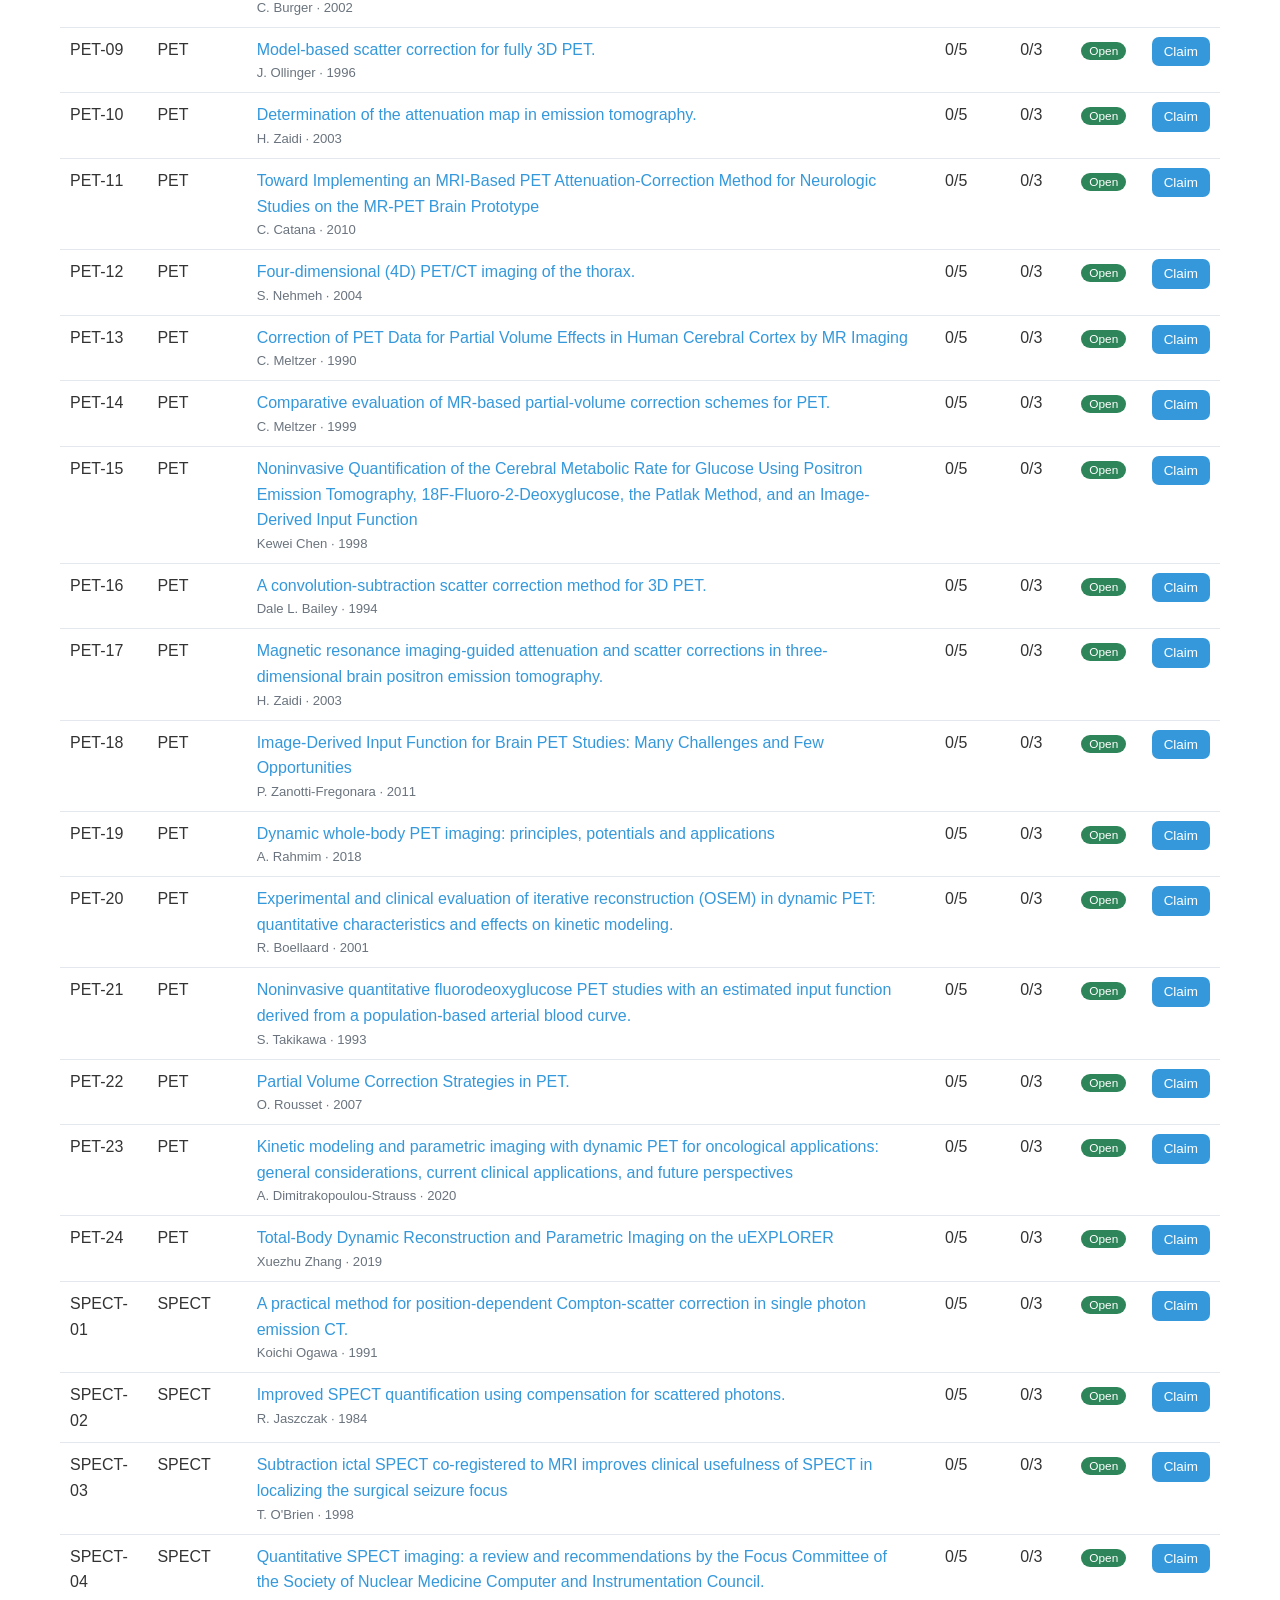
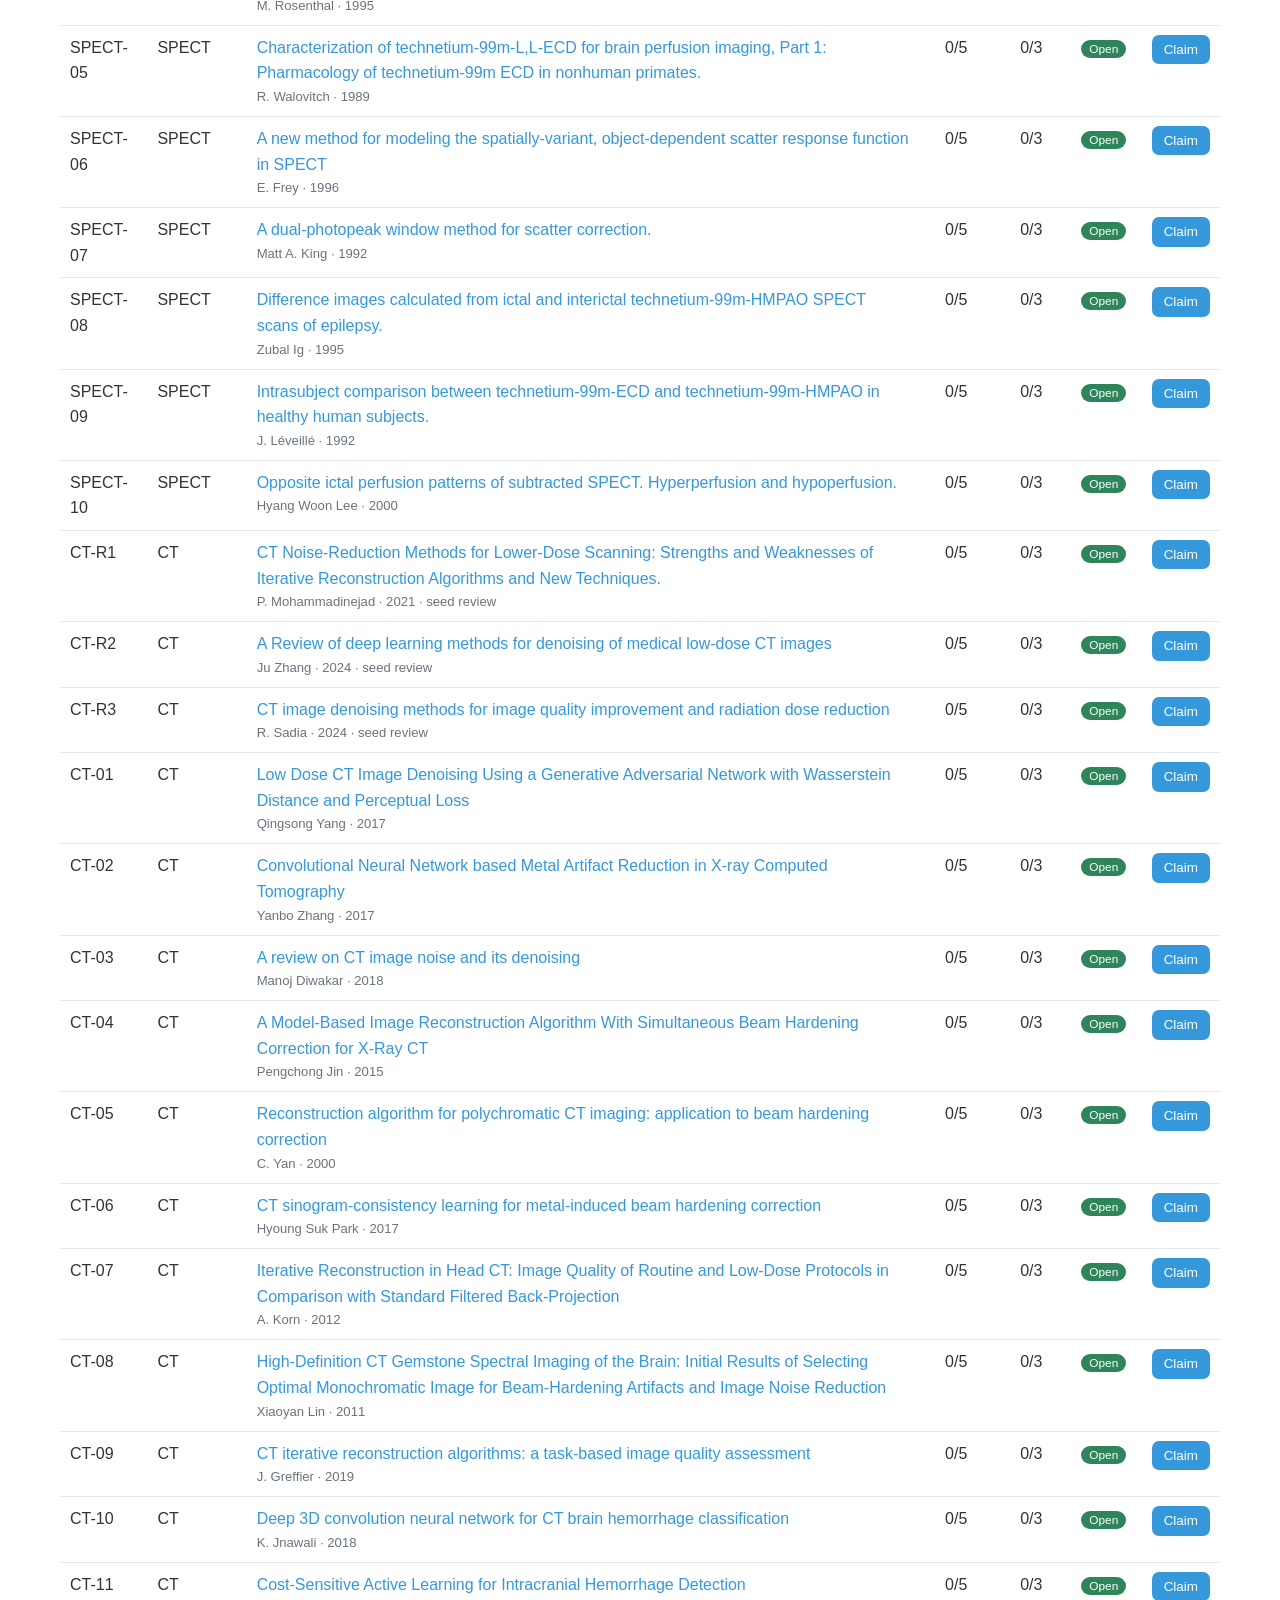
==== commit 1f37fd14: "board: a confirmed review is a finished review The board moved only on a graded review, so grading g" ====
--- a/docs/index.html
+++ b/docs/index.html
@@ -176,7 +176,7 @@
             <thead><tr>
               <th>ID</th><th>Modality</th><th>Paper</th>
               <th title="copies currently drawn">Claims</th>
-              <th title="reports received">Reviews</th>
+              <th title="reviews confirmed by their author">Reviews</th>
               <th>Status</th><th></th>
             </tr></thead>
             <tbody></tbody>
@@ -186,7 +186,9 @@
 
       <section id="board" hidden>
         <p class="muted">Ranked by cumulative quality points (Σ weighted rubric score over floor-passing
-          reviews). Withdrawals, expiries, and below-floor reviews earn nothing.</p>
+          reviews). Withdrawals, expiries, and below-floor reviews earn nothing.
+          A review <em>counts</em> toward its paper as soon as its author confirms it; scoring comes
+          afterwards and decides only the points, so this board trails the pool by the grading queue.</p>
         <div class="table-scroll">
           <table id="boardTable">
             <thead><tr><th>#</th><th>Participant</th><th>Points</th><th>Reviews</th><th>Mean</th></tr></thead>
